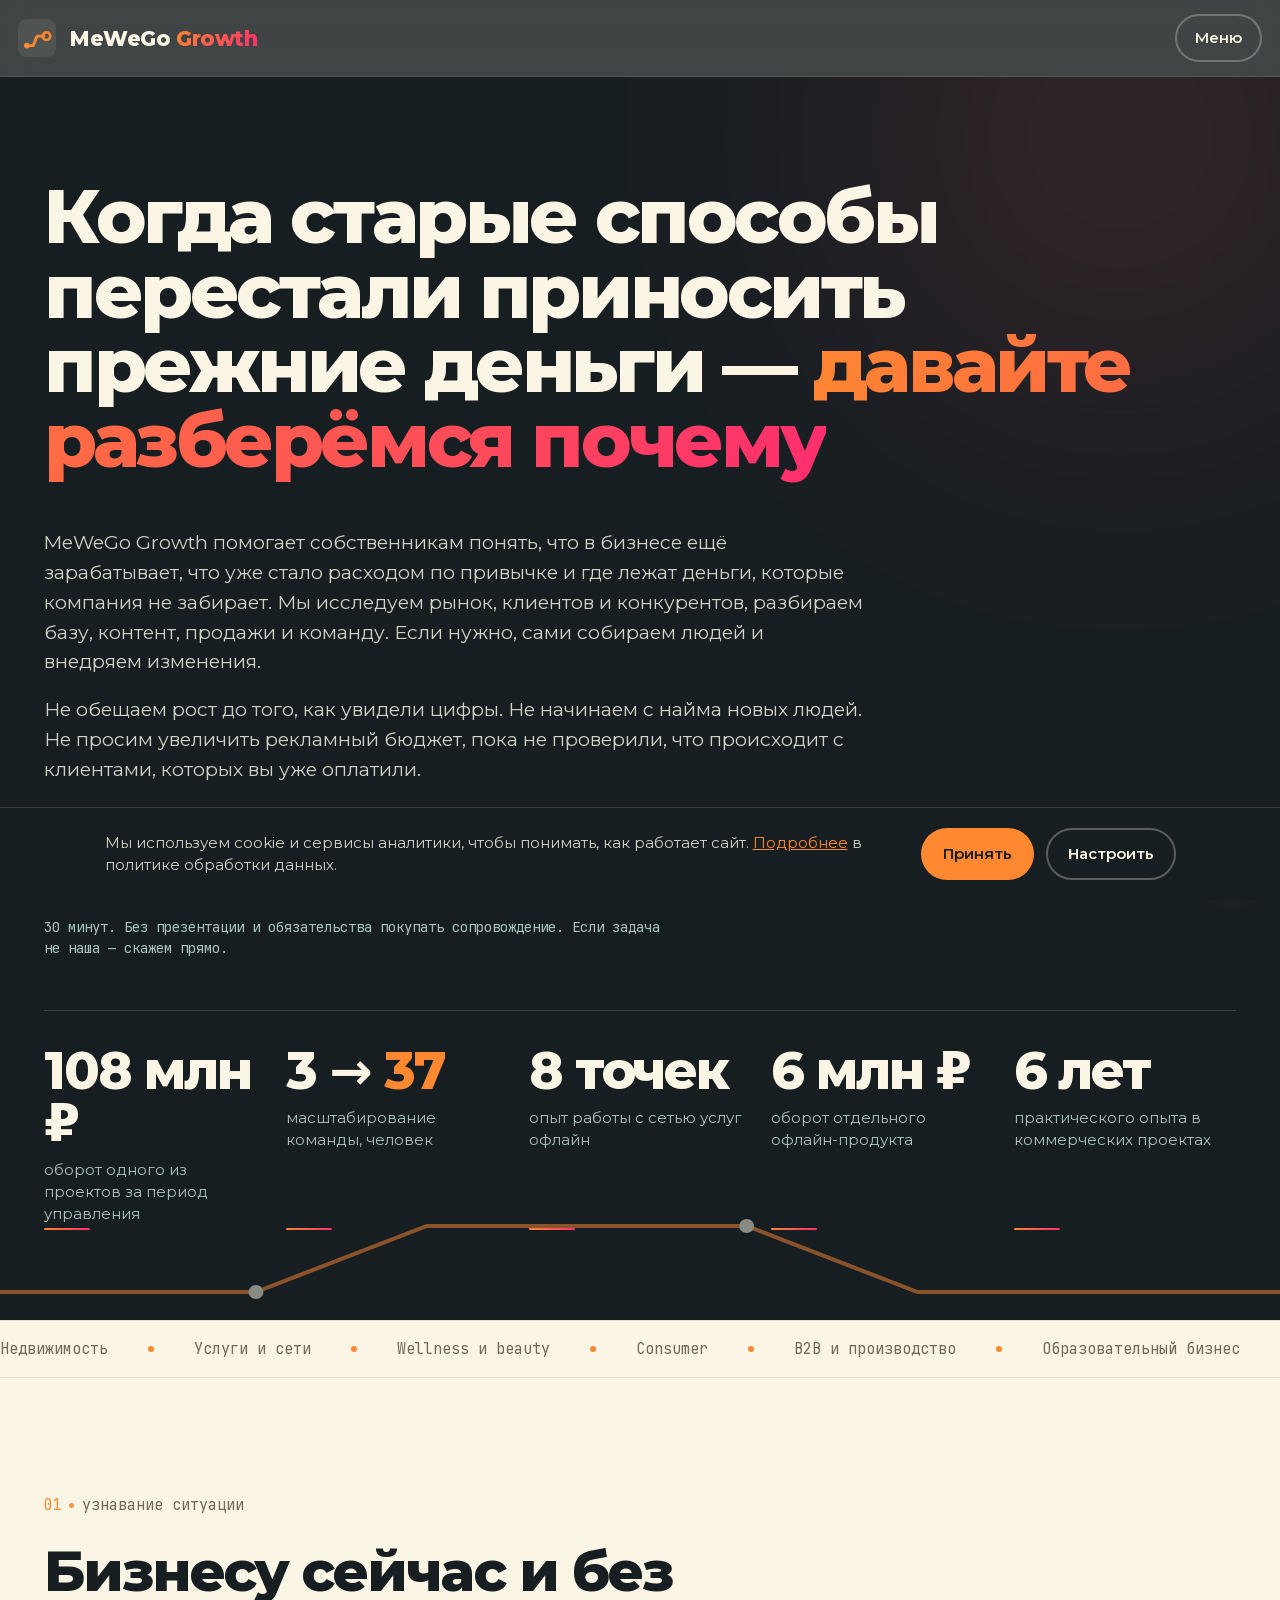
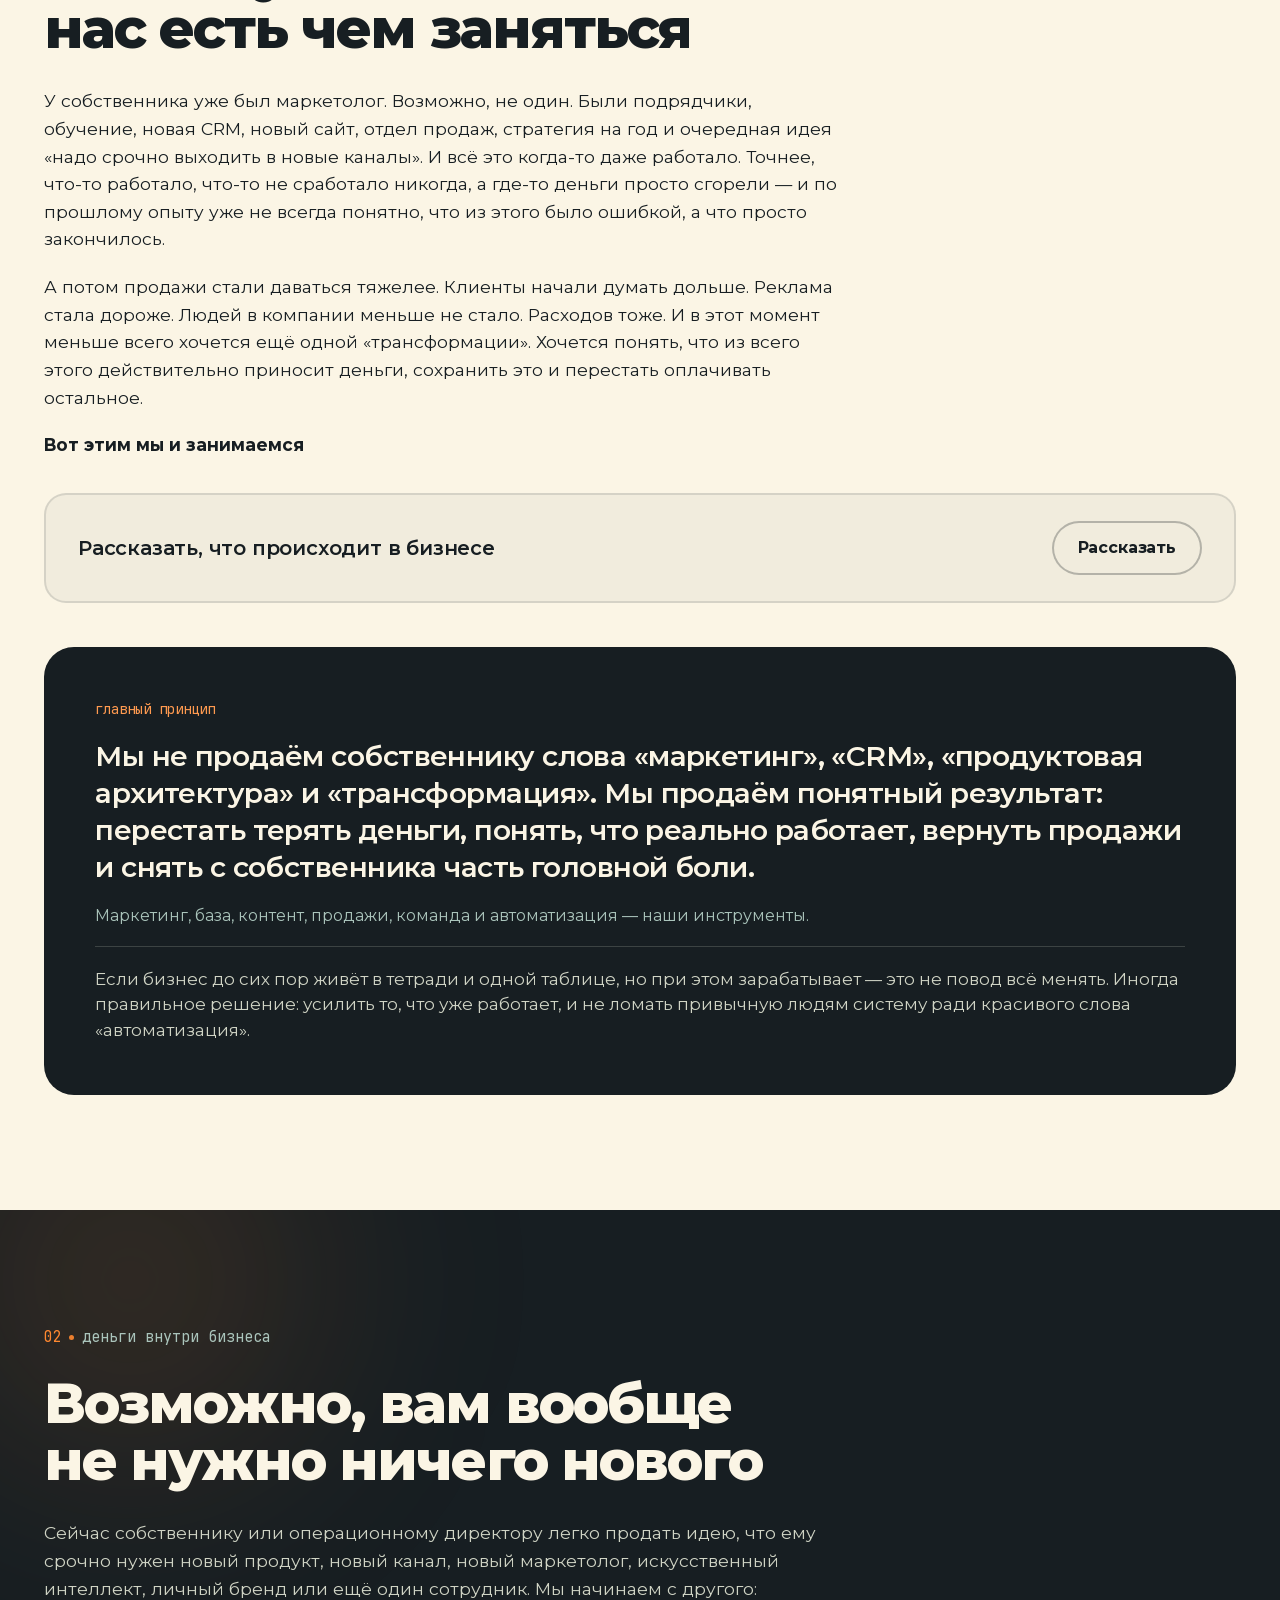
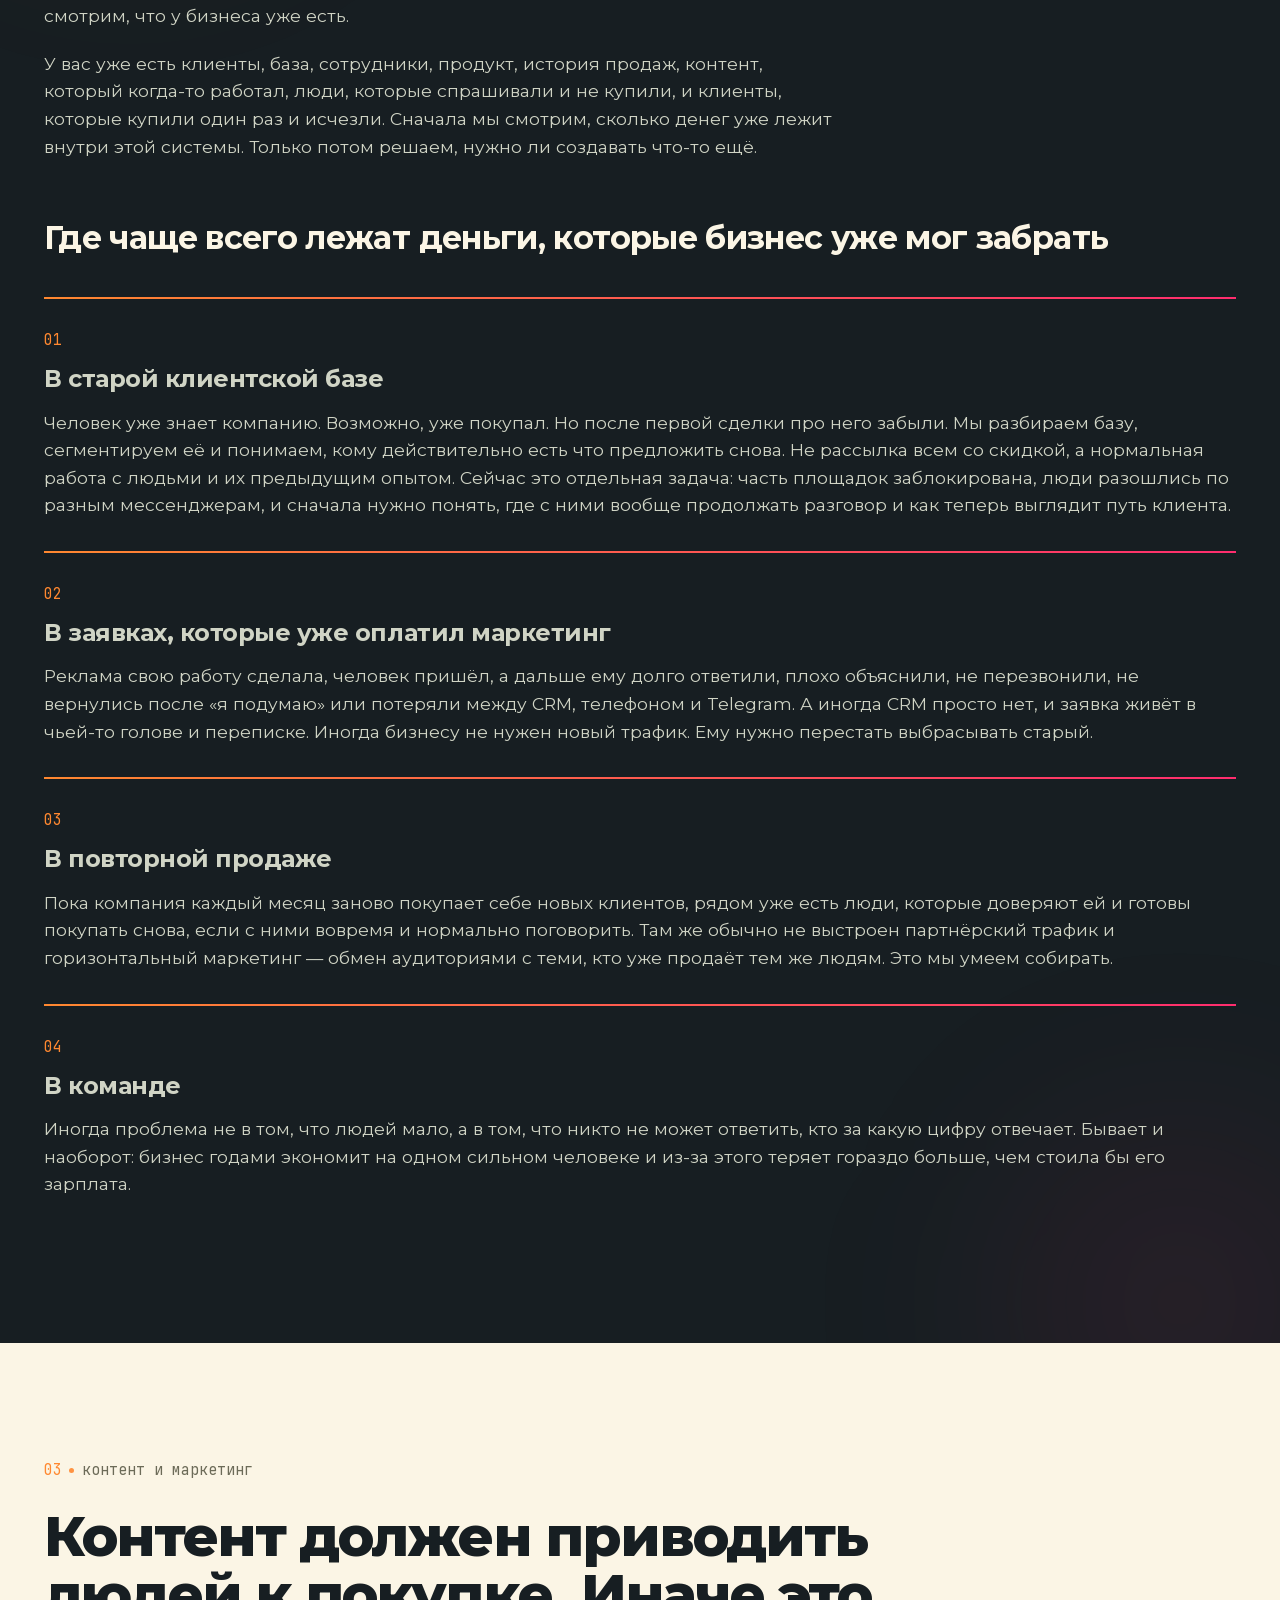
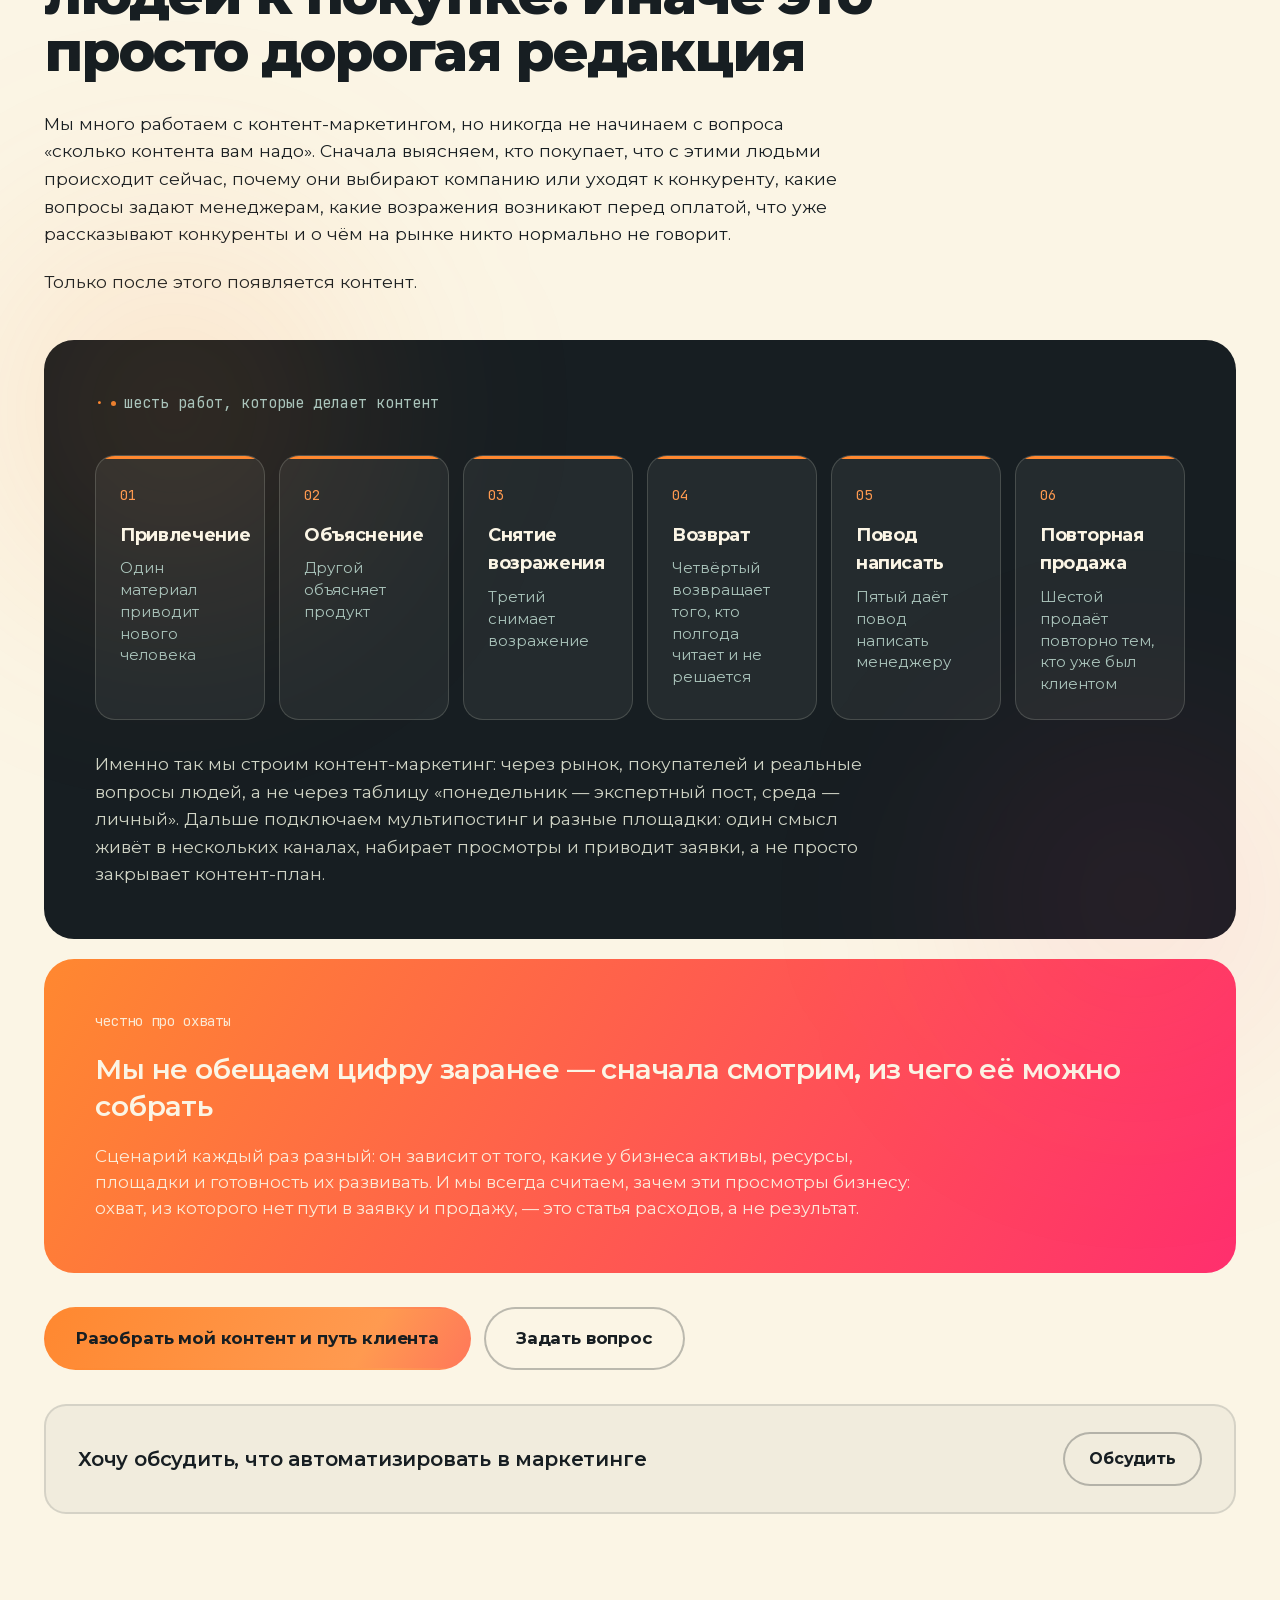
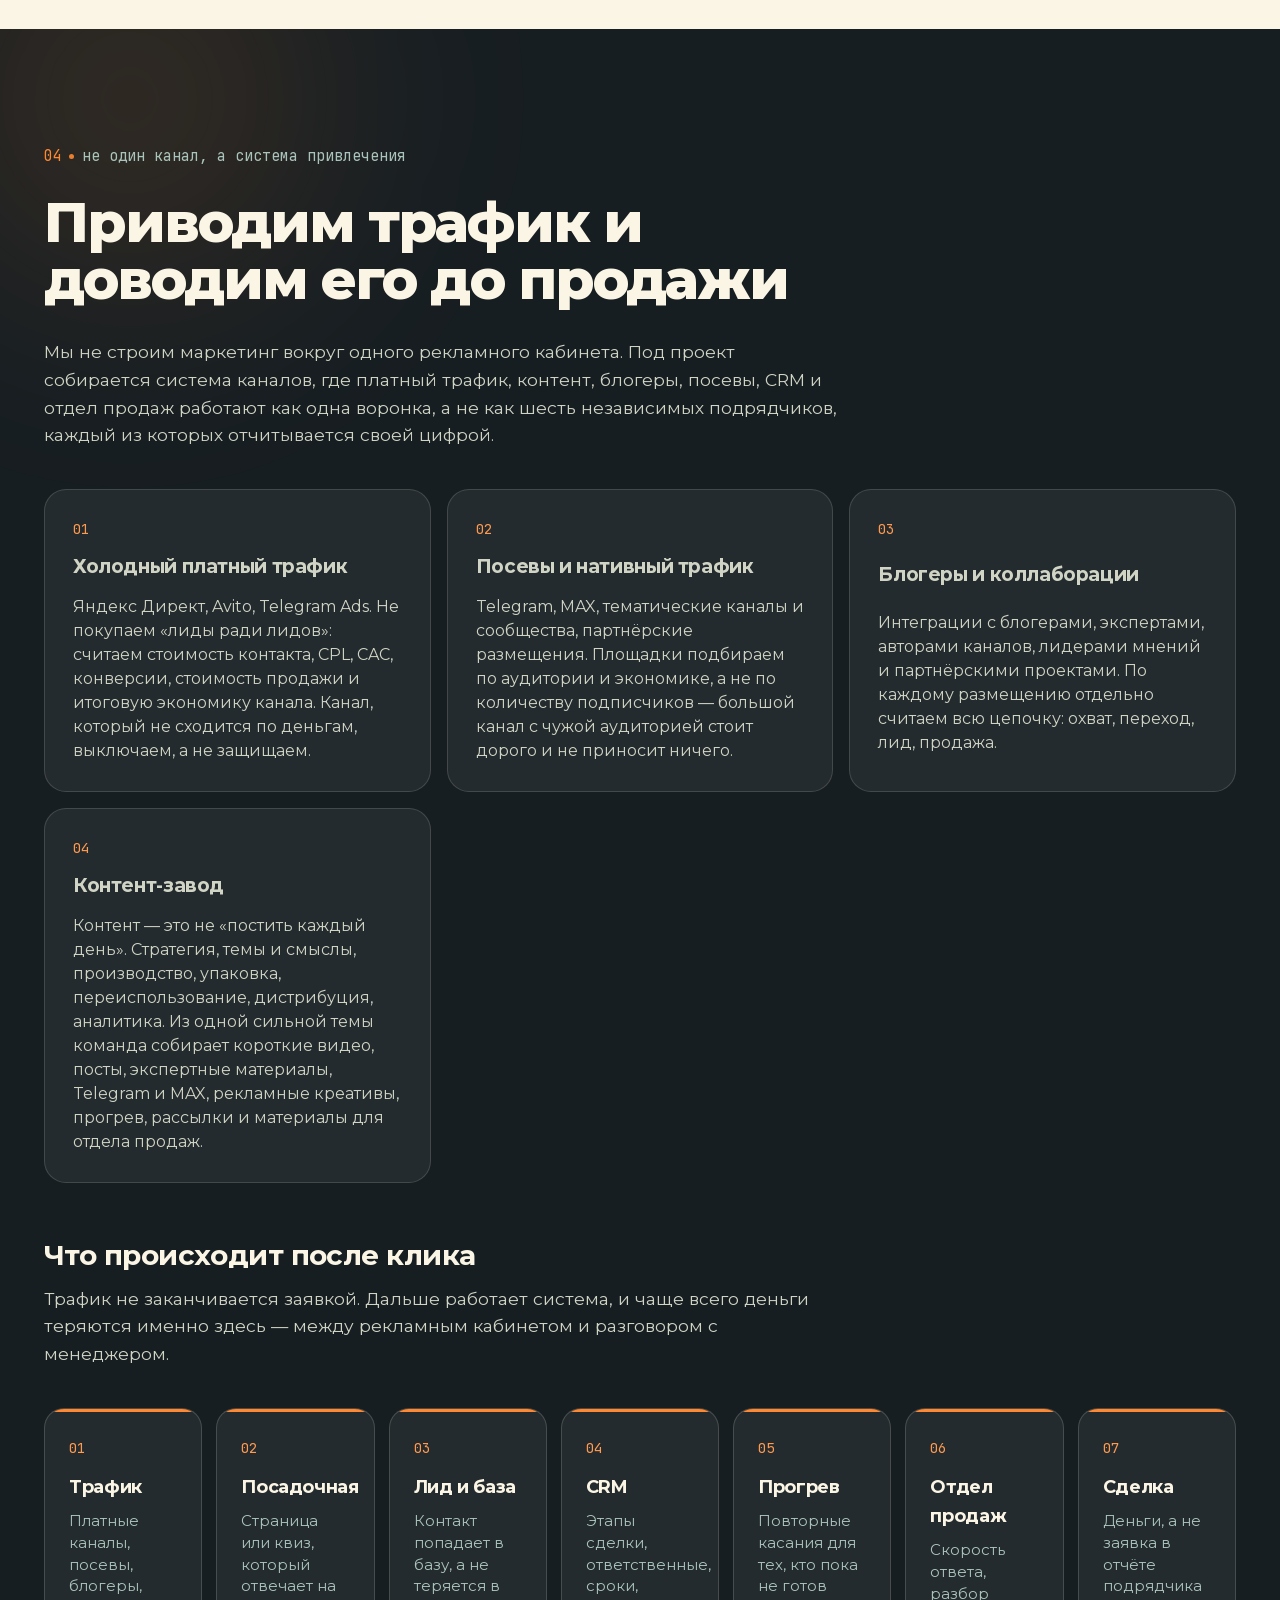
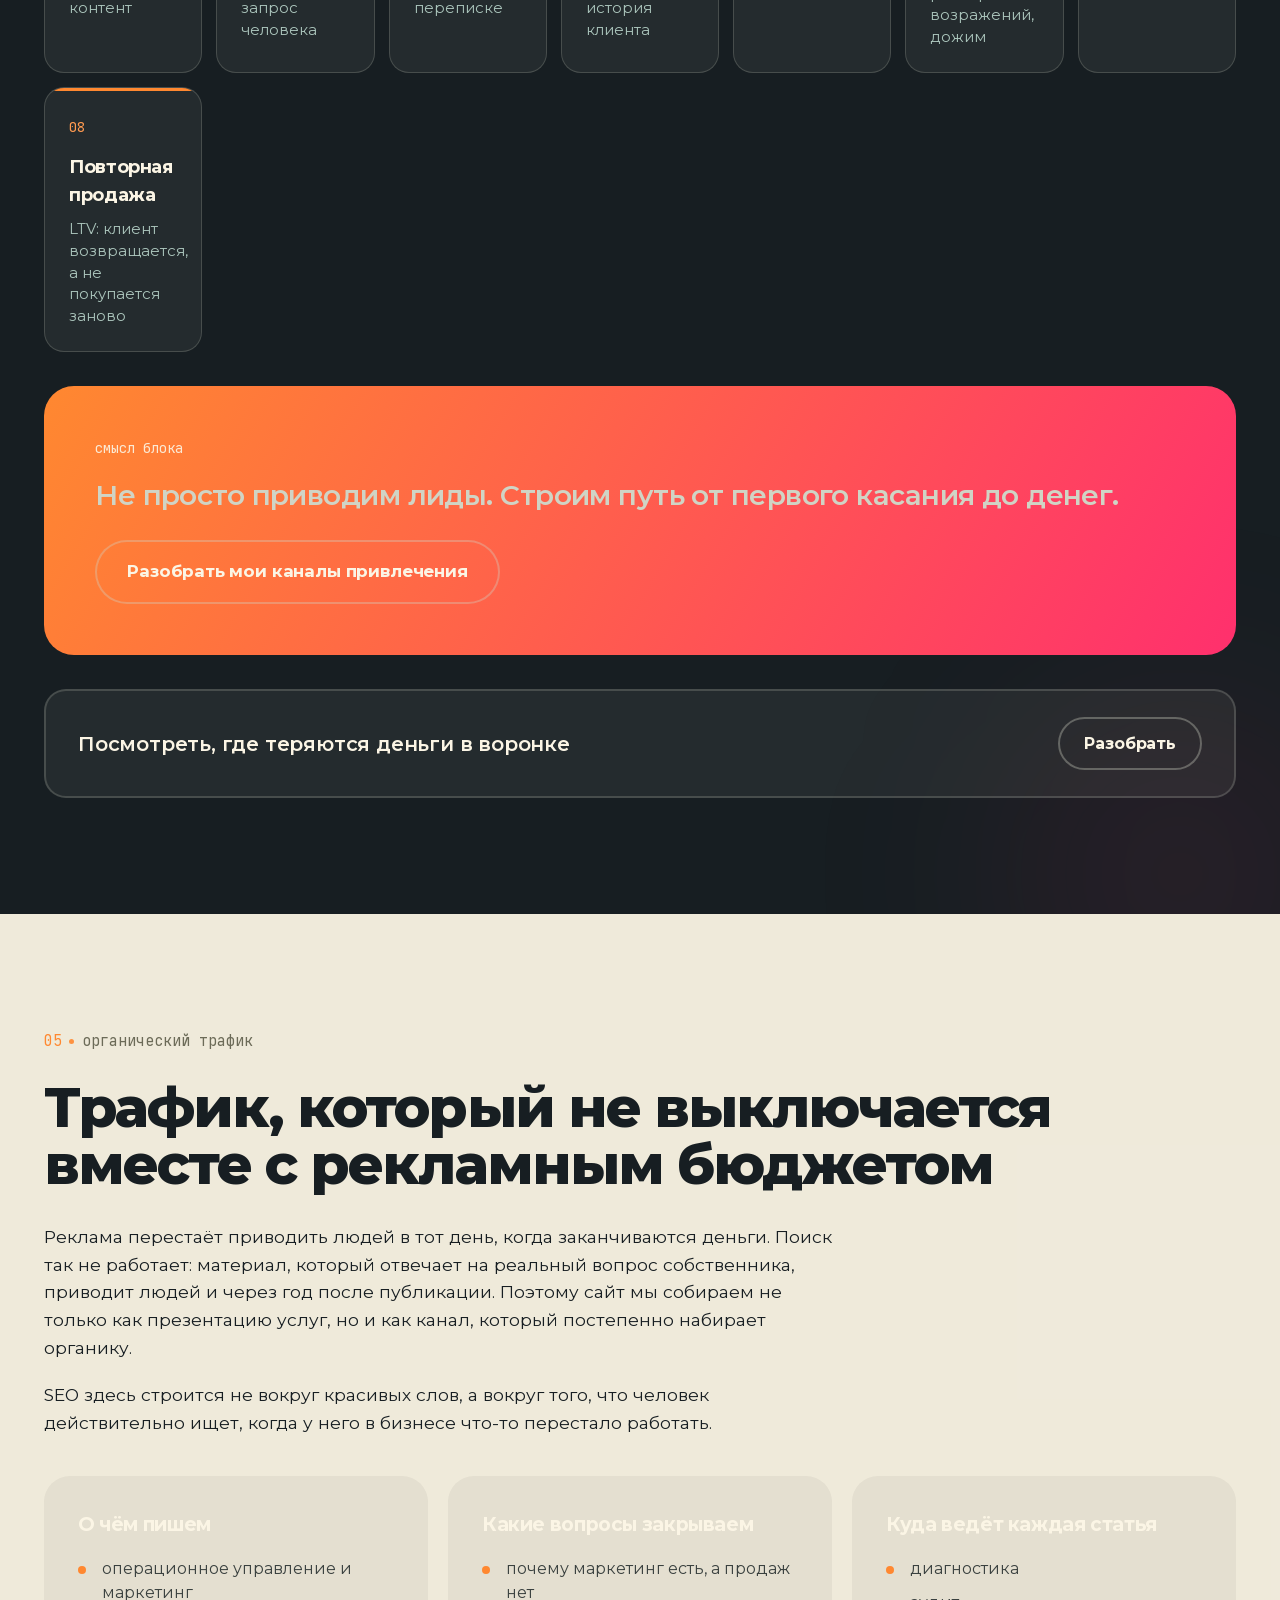
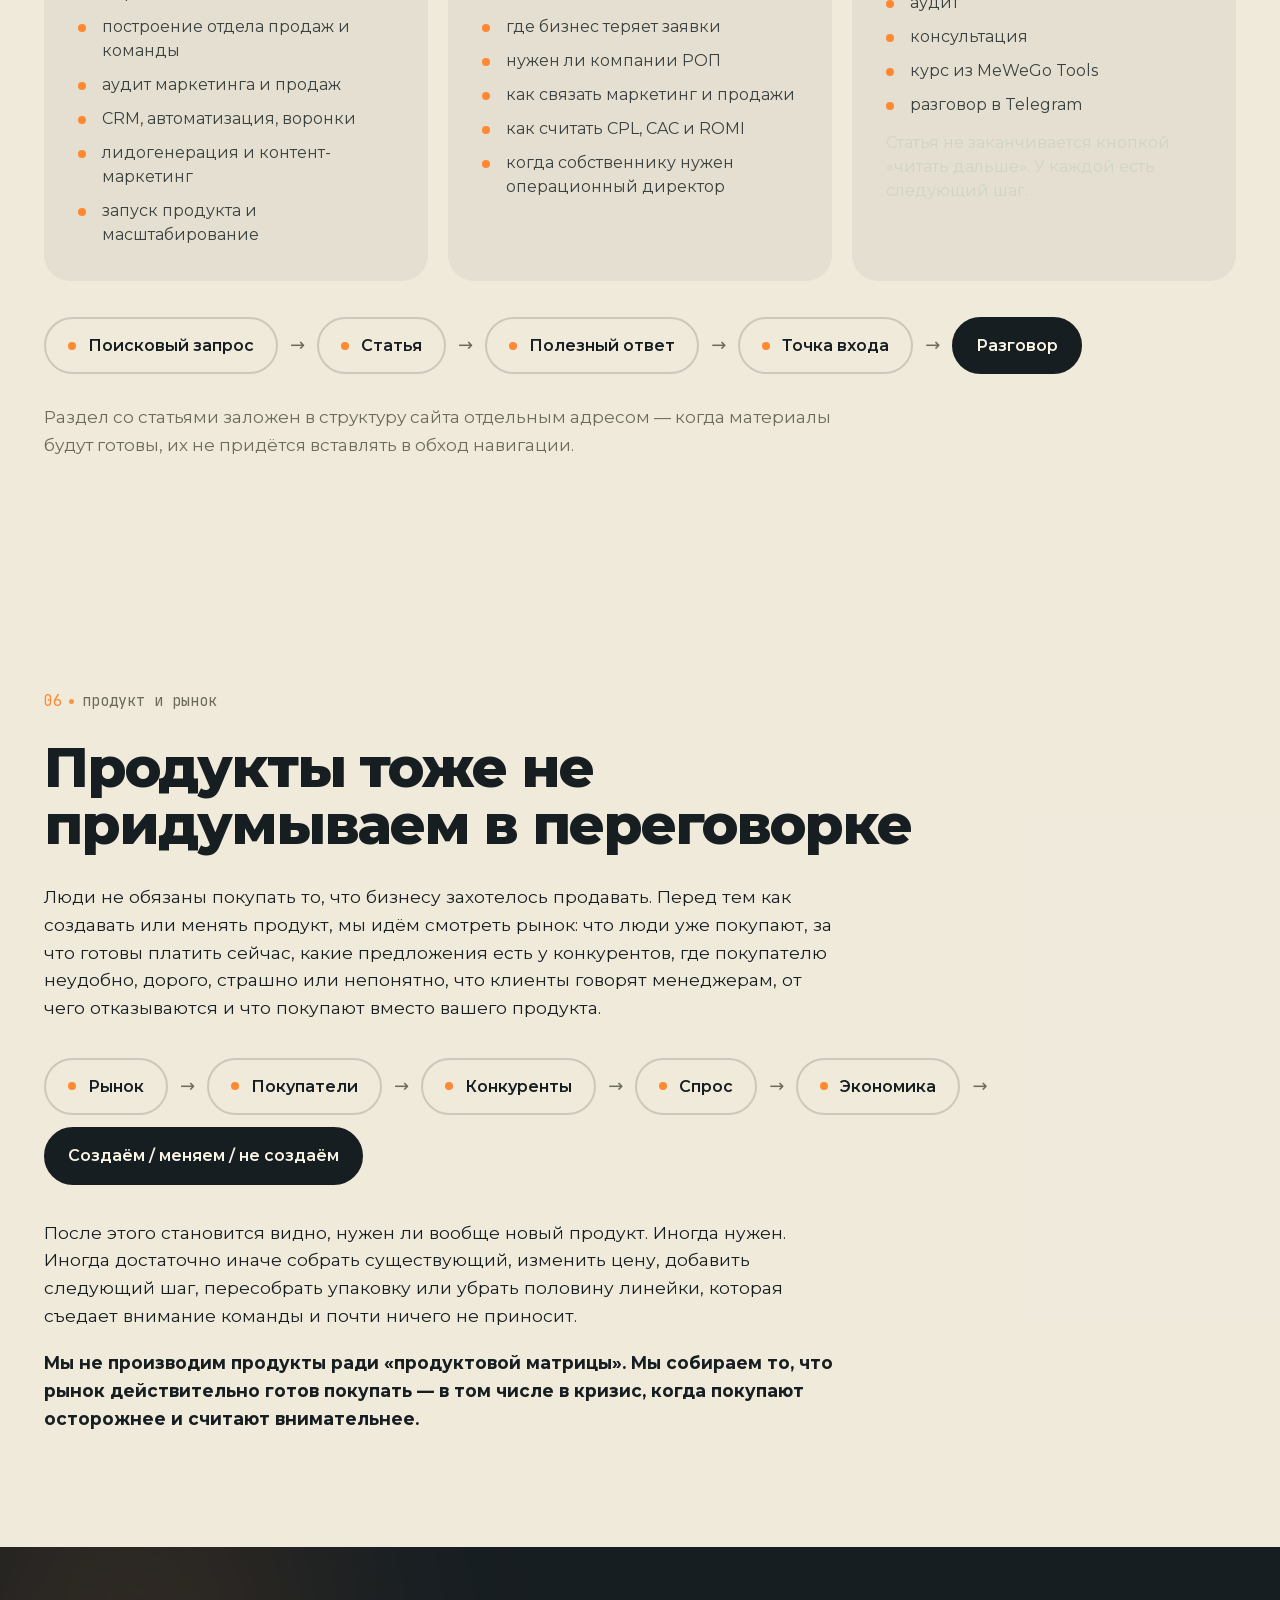
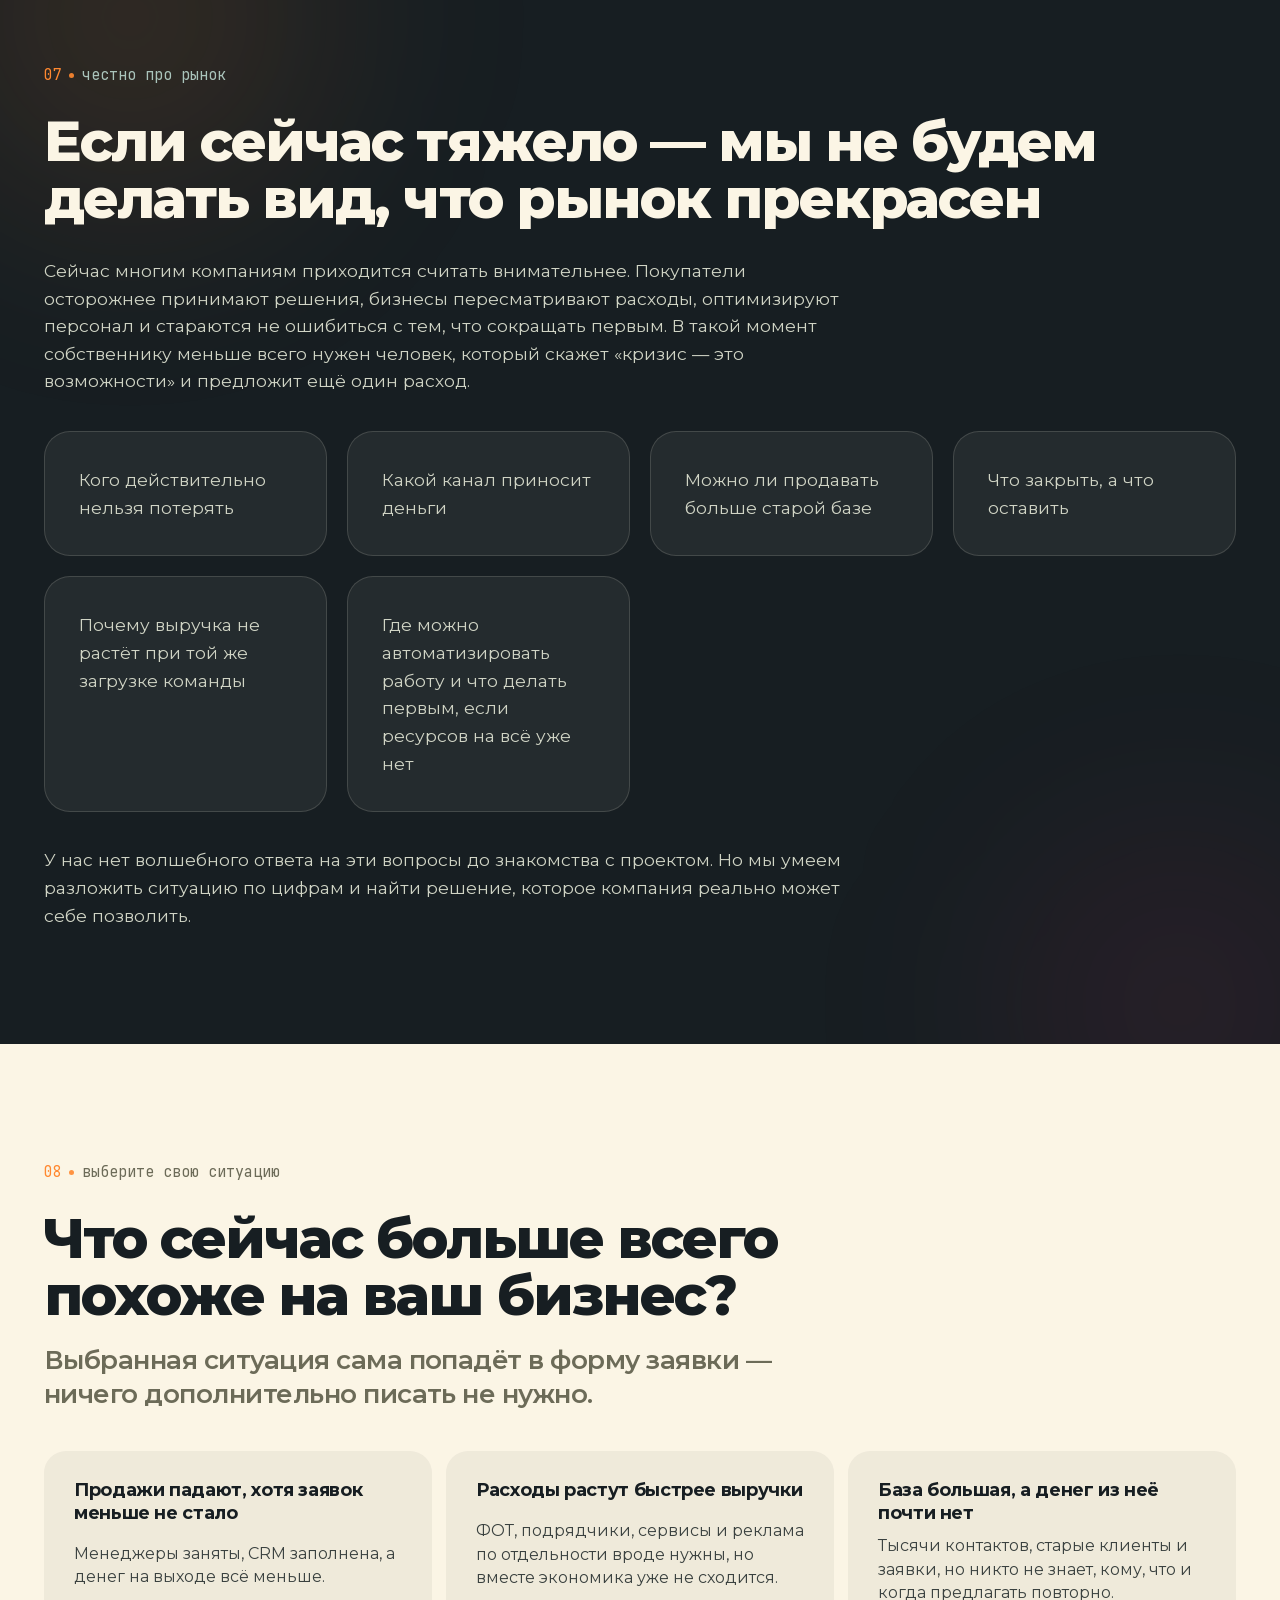
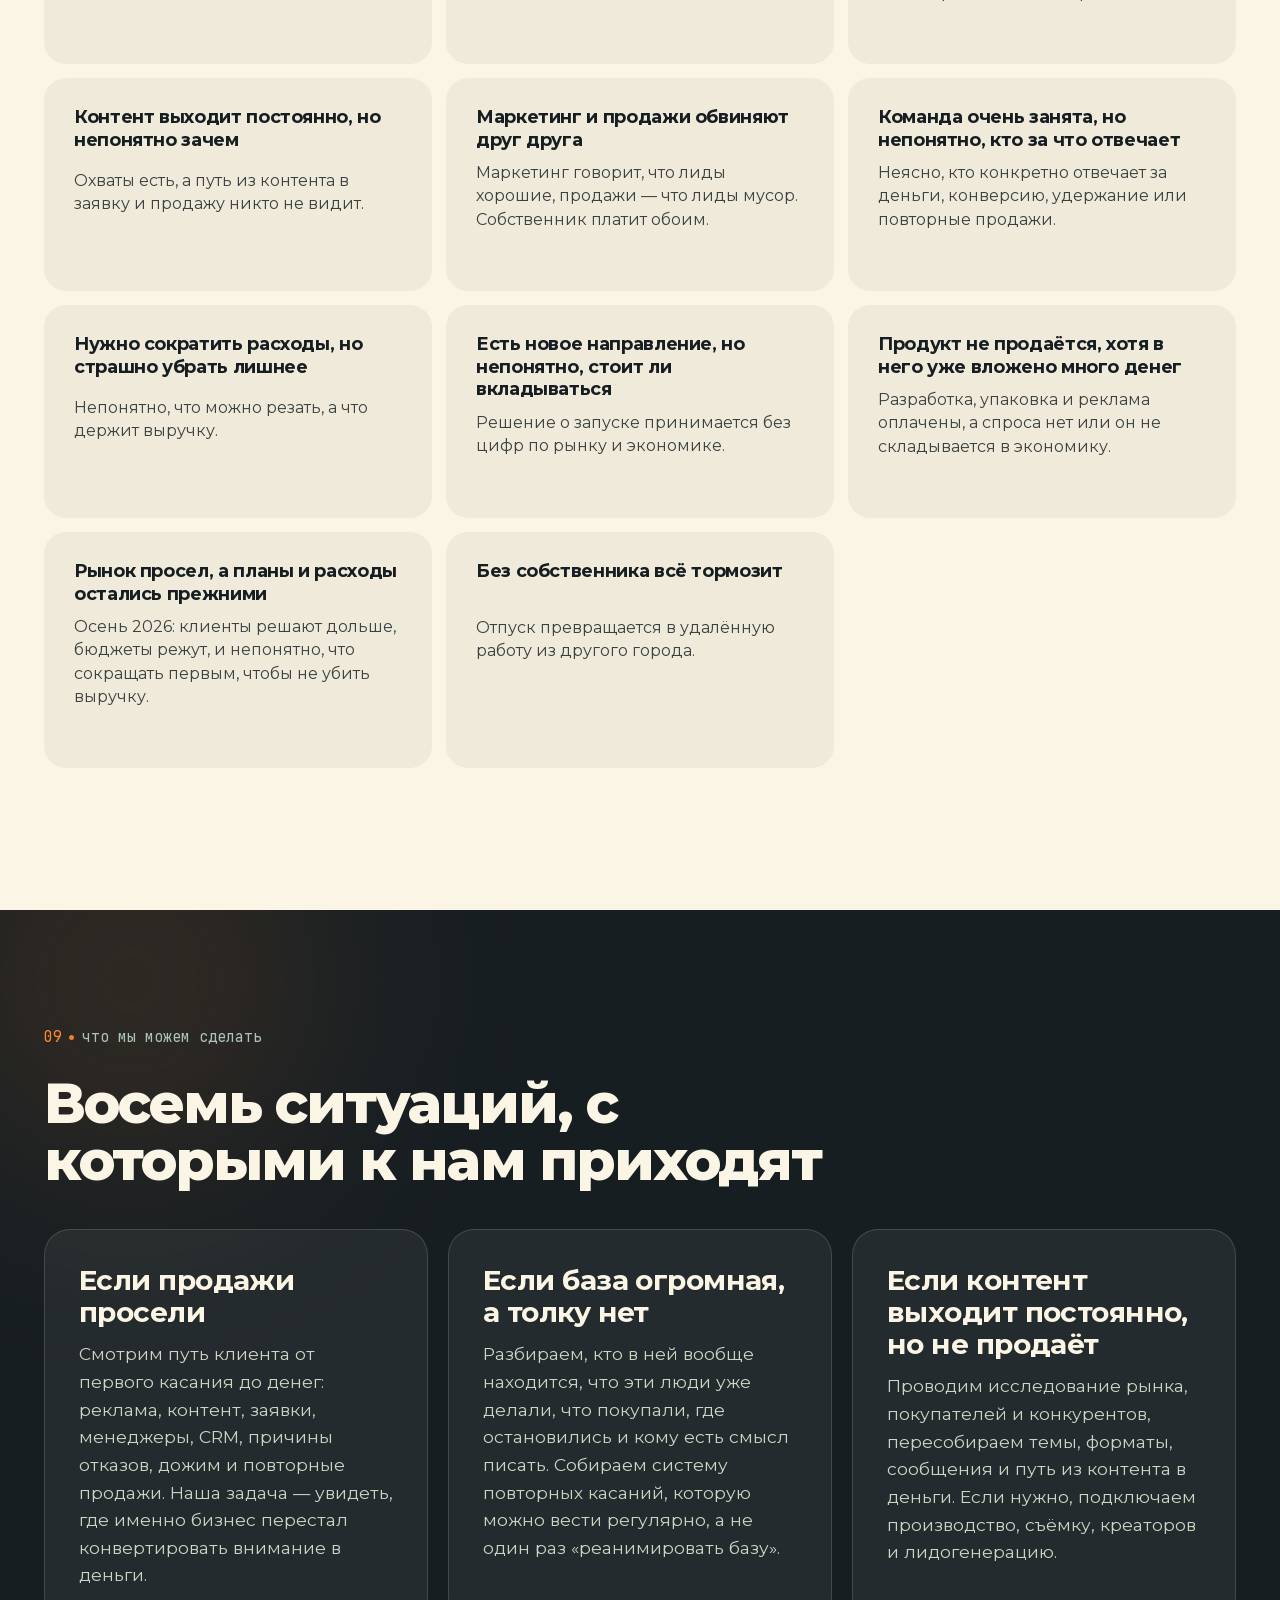
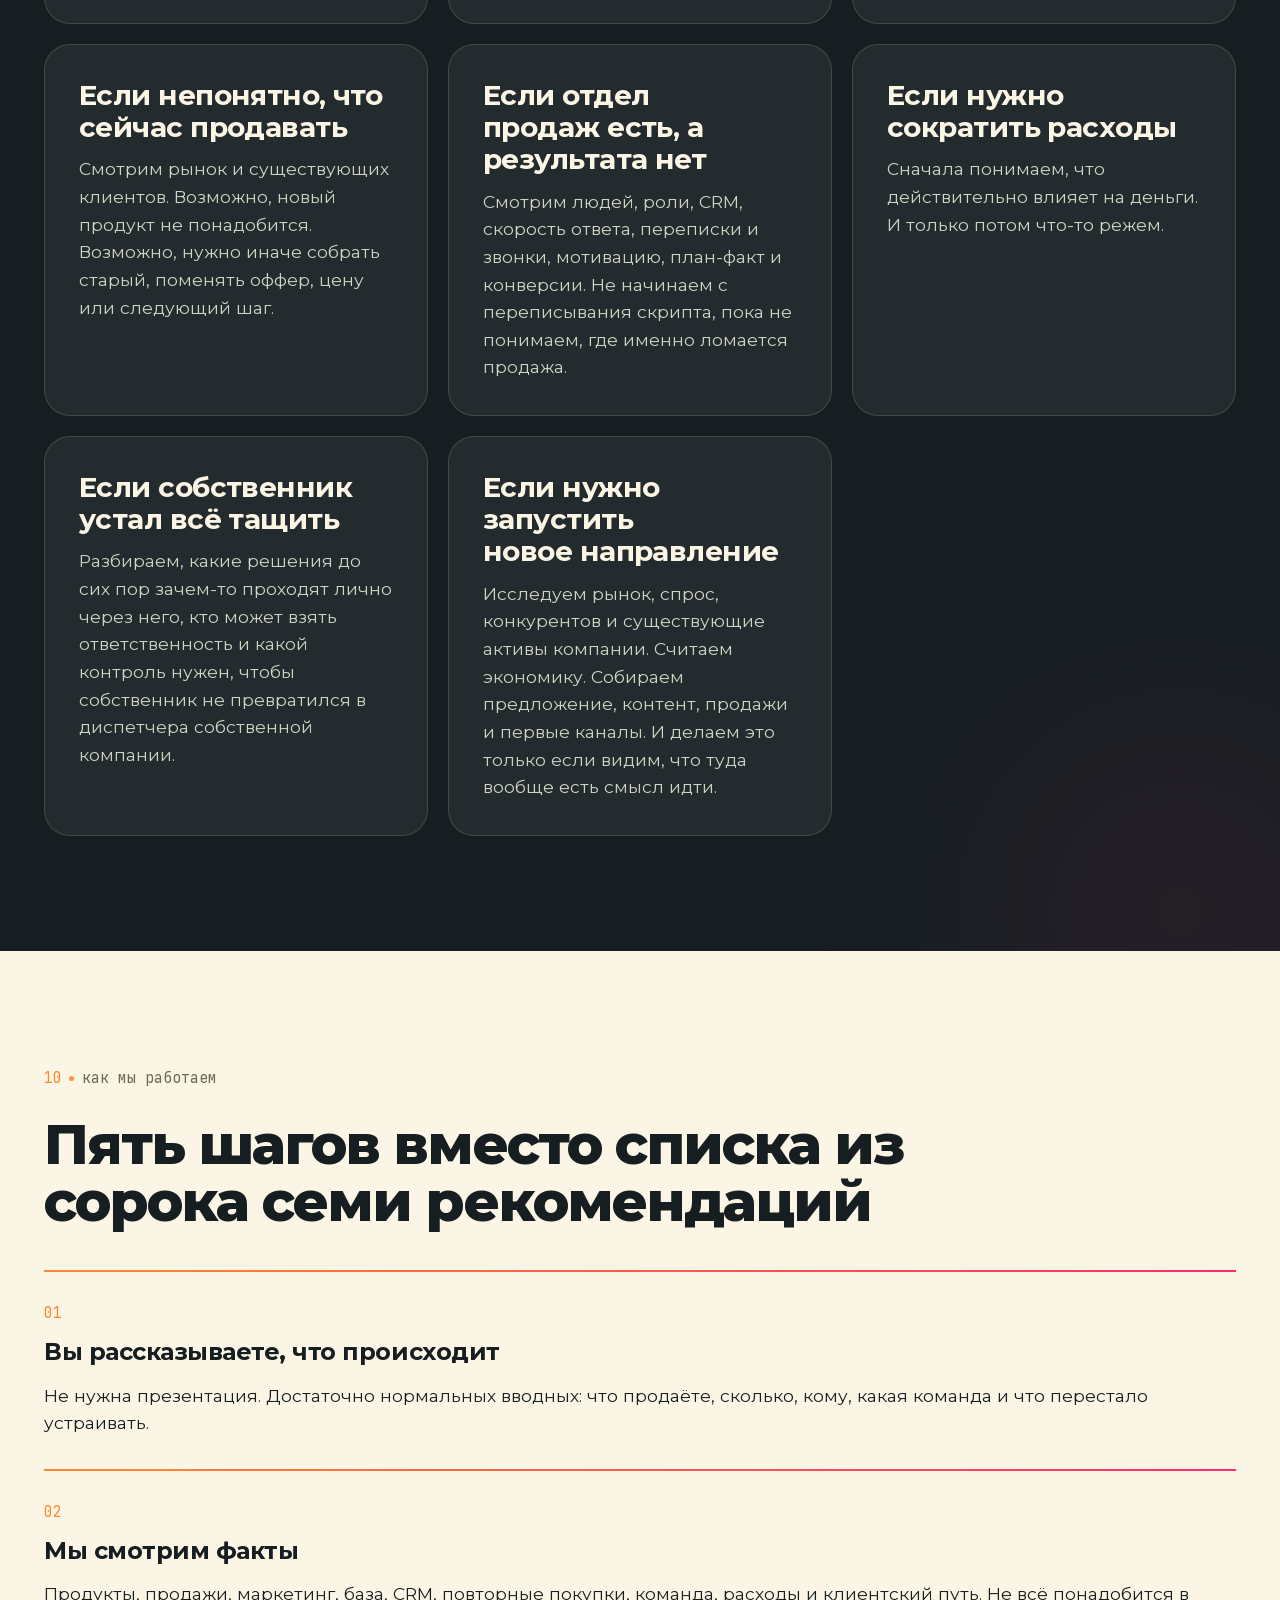
==== index.html @ 931778cb "Update webhook endpoints to new mewegrowthbot project - Change from mewegobotsite.vercel.app to mewe" ====
<!DOCTYPE html>
<html lang="ru">
<head>
<meta charset="utf-8">
<meta name="viewport" content="width=device-width, initial-scale=1">
<title>MeWeGo Growth — когда старые способы перестали приносить прежние деньги</title>
<meta name="description" content="Помогаем действующему бизнесу снова нормально зарабатывать: разбираем продукт, продажи, маркетинг, базу, CRM и команду. Находим деньги внутри компании и доводим изменения до внедрения.">
<link rel="canonical" href="https://mewego.growth/">
<meta property="og:type" content="website">
<meta property="og:locale" content="ru_RU">
<meta property="og:site_name" content="MeWeGo Growth">
<meta property="og:title" content="MeWeGo Growth — сначала найдём, где теряете. Потом решим, куда расти">
<meta property="og:description" content="Когда старые способы перестали приносить прежние деньги — давайте разберёмся почему.">
<meta property="og:image" content="og-preview.png">
<meta property="og:url" content="https://mewego.growth/">
<meta name="twitter:card" content="summary_large_image">
<meta name="twitter:title" content="MeWeGo Growth — сначала найдём, где теряете. Потом решим, куда расти">
<meta name="twitter:description" content="Когда старые способы перестали приносить прежние деньги — давайте разберёмся почему.">
<meta name="twitter:image" content="og-preview.png">
<meta name="theme-color" content="#171E22">
<link rel="preload" href="fonts/montserrat-cyrillic.woff2" as="font" type="font/woff2" crossorigin>
<link rel="preload" href="fonts/montserrat-latin.woff2" as="font" type="font/woff2" crossorigin>
<link rel="stylesheet" href="fonts.css">
<link rel="icon" href="data:image/svg+xml,%3Csvg xmlns='http://www.w3.org/2000/svg' viewBox='0 0 120 120'%3E%3Crect width='120' height='120' rx='26' fill='%23171E22'/%3E%3Cpolyline points='30,80 50,80 60,55 80,55' fill='none' stroke='%23FF8830' stroke-width='9' stroke-linecap='round' stroke-linejoin='round'/%3E%3Ccircle cx='30' cy='80' r='9' fill='%23FF8830'/%3E%3Ccircle cx='86' cy='55' r='11' fill='none' stroke='%23FF8830' stroke-width='8'/%3E%3C/svg%3E">
<script type="application/ld+json">
{
  "@context": "https://schema.org",
  "@type": "ProfessionalService",
  "name": "MeWeGo Growth",
  "description": "Разбор и перестройка коммерческой части бизнеса: продукт, продажи, маркетинг, база, CRM, команда.",
  "areaServed": "RU",
  "address": {"@type": "PostalAddress", "addressLocality": "Москва", "addressCountry": "RU"},
  "founder": {"@type": "Person", "name": "Наталья Мелихова"},
  "slogan": "Сначала найдём, где теряете. Потом решим, куда расти."
}
</script>
<style>
/* ============================================================
   MeWeGo Growth — визуальная система из бренд-платформы MeWeGo
   ============================================================ */
:root{
  /* бренд */
  --ink:#171E22;          /* Midnight Motion */
  --canvas:#FBF5E5;       /* Warm Canvas */
  --ember:#FF8830;        /* Active Ember */
  --momentum:#FF9A50;     /* Soft Momentum */
  --trail:#E38A48;        /* Warm Trail */
  --mist:#D0D4C5;         /* Urban Mist */
  --calm:#AAC4BB;         /* Calm Motion */
  --stone:#6C6B58;        /* Grounded Stone */
  --pink:#FF2D6F;         /* Signal Pink */
  --teal:#12B5A5;         /* Live Teal */
  --grad:linear-gradient(120deg,#FF8830,#FF2D6F);
  /* текст */
  --on-light:#3A413F;
  --on-dark:#D0D4C5;
  /* геометрия */
  --r-card:26px;
  --r-lg:30px;
  --wrap:1240px;
  --t:220ms cubic-bezier(.22,.61,.36,1);
}
*,*::before,*::after{box-sizing:border-box}
html{scroll-behavior:smooth;-webkit-text-size-adjust:100%}
body{
  margin:0;background:var(--canvas);color:var(--ink);
  font-family:Montserrat,system-ui,-apple-system,sans-serif;
  font-size:18px;line-height:1.6;font-weight:400;
  -webkit-font-smoothing:antialiased;overflow-x:hidden;
}
img{max-width:100%;display:block}
h1,h2,h3,h4{margin:0;font-weight:800;letter-spacing:-.035em;line-height:1.02;text-wrap:balance}
h1{font-size:clamp(38px,6.6vw,76px);letter-spacing:-.045em;line-height:.98}
h2{font-size:clamp(30px,4.4vw,56px)}
h3{font-size:clamp(20px,2.4vw,28px);font-weight:700;letter-spacing:-.02em;line-height:1.15}
p{margin:0}
a{color:inherit;text-decoration:none}
ul{margin:0;padding:0;list-style:none}
button,input,select,textarea{font:inherit;color:inherit}
.mono{font-family:'JetBrains Mono',ui-monospace,monospace;font-weight:400}

/* ---------- сетка ---------- */
.wrap{width:100%;max-width:var(--wrap);margin:0 auto;padding:0 24px}
.sec{padding:clamp(64px,9vw,128px) 0;position:relative;overflow:hidden}
.sec--dark{background:var(--ink);color:var(--canvas)}
.sec--dark h1,.sec--dark h2,.sec--dark h3{color:var(--canvas)}
.prose{max-width:800px}
.prose p+p{margin-top:20px}
.lead{font-size:clamp(19px,2.1vw,26px);font-weight:600;letter-spacing:-.02em;line-height:1.3}
.body-lg{font-size:clamp(17px,1.35vw,20px);line-height:1.6}
.sec--dark .body-lg,.sec--dark p{color:var(--on-dark)}
.t-muted{color:var(--stone)}
.sec--dark .t-muted{color:var(--calm)}

/* ---------- служебный заголовок секции ---------- */
.eyebrow{display:flex;align-items:baseline;gap:20px;margin-bottom:26px}
.eyebrow .num{font-family:'JetBrains Mono',monospace;font-size:15px;color:var(--ember)}
.eyebrow .lbl{font-family:'JetBrains Mono',monospace;font-size:15px;color:var(--stone)}
.sec--dark .eyebrow .lbl{color:var(--calm)}

/* ---------- кнопки ---------- */
.btn{
  display:inline-flex;align-items:center;justify-content:center;gap:12px;
  min-height:56px;padding:16px 30px;border-radius:100px;border:2px solid transparent;
  font-weight:700;font-size:17px;letter-spacing:-.01em;cursor:pointer;
  transition:transform var(--t),box-shadow var(--t),background var(--t),border-color var(--t),color var(--t);
  position:relative;overflow:hidden;text-align:center;
}
.btn--primary{background:var(--ember);color:var(--ink)}
.btn--primary::after{
  content:"";position:absolute;inset:0;background:var(--grad);opacity:0;transition:opacity var(--t);z-index:0;
}
.btn--primary>span{position:relative;z-index:1}
.btn--primary:hover::after,.btn--primary:focus-visible::after{opacity:1}
.btn--primary:hover,.btn--primary:focus-visible{transform:translateY(-2px);box-shadow:0 10px 30px rgba(255,136,48,.35);color:var(--canvas)}
.btn--ghost{border-color:rgba(23,30,34,.28);color:var(--ink);background:transparent}
.xray .btn--ghost{border-color:rgba(208,212,197,.35);color:var(--canvas)}
.xray .btn--ghost:hover,.xray .btn--ghost:focus-visible{border-color:var(--ember);color:var(--canvas)}
.btn--ghost:hover,.btn--ghost:focus-visible{border-color:var(--ember);color:var(--ink);transform:translateY(-2px)}
.sec--dark .btn--ghost{border-color:rgba(208,212,197,.35);color:var(--canvas)}
.sec--dark .btn--ghost:hover,.sec--dark .btn--ghost:focus-visible{border-color:var(--ember);color:var(--canvas)}
.btn--sm{min-height:48px;padding:12px 24px;font-size:16px}
:focus-visible{outline:3px solid var(--ember);outline-offset:3px;border-radius:6px}

/* ---------- шапка ---------- */
.hdr{
  position:sticky;top:0;z-index:100;background:rgba(23,30,34,.82);
  backdrop-filter:blur(14px);-webkit-backdrop-filter:blur(14px);
  border-bottom:1px solid rgba(208,212,197,.14);
  transition:padding var(--t),background var(--t);
}
.hdr__bar{max-width:1640px;display:flex;align-items:center;justify-content:space-between;gap:24px;padding:16px 24px;transition:padding var(--t)}
.hdr.is-shrunk .hdr__bar{padding:10px 0}
.logo{display:flex;align-items:center;gap:14px;min-width:0;flex:none}
.logo__mark{width:38px;height:38px;flex:none}
.logo__mark polyline,.logo__mark circle{transition:stroke var(--t)}
.logo__text{display:flex;flex-direction:column;line-height:1;min-width:0}
.logo__name{font-weight:800;font-size:21px;letter-spacing:-.02em;color:var(--canvas);white-space:nowrap}
.logo__name b{font-weight:800;background:var(--grad);-webkit-background-clip:text;background-clip:text;color:transparent}
.logo__tag{display:none;font-family:'JetBrains Mono',monospace;font-size:13px;line-height:1.35;color:var(--calm);margin-top:6px;letter-spacing:0;white-space:nowrap}

.nav{display:flex;gap:20px;flex-wrap:nowrap;flex-shrink:0;justify-content:flex-end}
.nav a{font-size:15px;font-weight:500;color:var(--mist);position:relative;padding:6px 0;transition:color var(--t)}
.nav a::after{content:"";position:absolute;left:0;bottom:0;height:2px;width:0;background:var(--ember);transition:width var(--t)}
.nav a:hover,.nav a:focus-visible{color:var(--canvas)}
.nav a:hover::after,.nav a:focus-visible::after{width:100%}
.hdr .btn{min-height:48px;padding:12px 22px;font-size:15px;flex:none}
.btn>span{white-space:nowrap}
.hdr__toggle{display:none;background:none;border:2px solid rgba(208,212,197,.35);border-radius:100px;min-height:48px;padding:10px 18px;color:var(--canvas);font-weight:600;font-size:15px;cursor:pointer}
.progress{position:absolute;left:0;bottom:-1px;height:2px;background:var(--grad);width:0%;transition:width 120ms linear}

/* ---------- герой ---------- */
.hero{background:var(--ink);color:var(--canvas);position:relative;padding:clamp(56px,8vw,104px) 0 clamp(56px,7vw,96px);overflow:hidden}
.hero__glow{position:absolute;width:760px;height:760px;border-radius:50%;filter:blur(130px);opacity:.15;pointer-events:none;
  background:radial-gradient(circle,#FF8830 0%,rgba(255,45,111,.5) 45%,transparent 70%);top:-320px;right:-220px;animation:drift 18s ease-in-out infinite alternate}
@keyframes drift{from{transform:translate3d(0,0,0) scale(1)}to{transform:translate3d(-60px,50px,0) scale(1.12)}}
.hero__route{position:absolute;left:0;right:0;bottom:-2px;height:180px;width:100%;pointer-events:none;opacity:.5}
.hero__inner{position:relative;z-index:2;display:grid;gap:clamp(30px,4vw,54px)}
.hero h1 .accent{background:var(--grad);-webkit-background-clip:text;background-clip:text;color:transparent}
.hero__sub{max-width:820px;color:var(--mist);font-size:clamp(17px,1.5vw,21px);line-height:1.55}
.hero__sub+.hero__sub{margin-top:18px}
.hero__cta{display:flex;flex-wrap:wrap;gap:16px;align-items:center}
.hero__note{font-family:'JetBrains Mono',monospace;font-size:14px;color:var(--calm);max-width:620px;line-height:1.5}
.stats{display:grid;grid-template-columns:repeat(auto-fit,minmax(180px,1fr));gap:20px;border-top:1px solid rgba(208,212,197,.2);padding-top:34px}
.stat__n{font-size:clamp(32px,4.2vw,52px);font-weight:800;letter-spacing:-.04em;line-height:1;color:var(--canvas)}
.stat__n .u{color:var(--ember)}
.stat__t{margin-top:10px;font-size:15px;line-height:1.45;color:var(--calm)}

/* ---------- бегущая строка ---------- */
.ticker{background:var(--canvas);border-top:1px solid rgba(23,30,34,.1);border-bottom:1px solid rgba(23,30,34,.1);overflow:hidden;padding:16px 0}
.ticker__row{display:flex;width:max-content;gap:40px;animation:slide 38s linear infinite}
.ticker:hover .ticker__row{animation-play-state:paused}
.ticker span{font-family:'JetBrains Mono',monospace;font-size:15px;color:var(--stone);white-space:nowrap;display:flex;align-items:center;gap:40px}
.ticker i{width:6px;height:6px;border-radius:50%;background:var(--ember);display:inline-block}
@keyframes slide{from{transform:translate3d(0,0,0)}to{transform:translate3d(-50%,0,0)}}

/* ---------- карточки ---------- */
.card{background:rgba(23,30,34,.05);border-radius:var(--r-card);padding:34px;transition:transform var(--t),box-shadow var(--t),background var(--t)}
.sec--dark .card{background:rgba(251,245,229,.06);border:1px solid rgba(208,212,197,.18)}
.card:hover{transform:translateY(-4px)}
.grid{display:grid;gap:20px}
.grid--2{grid-template-columns:repeat(auto-fit,minmax(320px,1fr))}
.grid--3{grid-template-columns:repeat(auto-fit,minmax(280px,1fr))}
.grid--4{grid-template-columns:repeat(auto-fit,minmax(230px,1fr))}

/* ---------- цитата-плашка ---------- */
.pull{border-radius:var(--r-lg);padding:clamp(30px,4vw,52px);background:var(--ink);color:var(--canvas);display:grid;gap:18px}
.pull--grad{background:var(--grad);color:var(--canvas)}
.pull__lbl{font-family:'JetBrains Mono',monospace;font-size:14px;color:var(--momentum)}
.pull--grad .pull__lbl{color:rgba(251,245,229,.9)}
.pull__txt{font-size:clamp(19px,2.2vw,28px);font-weight:600;line-height:1.32;letter-spacing:-.02em}

/* ---------- деньги: нумерованный список ---------- */
.money{display:grid;gap:2px;margin-top:40px}
.money__item{display:grid;grid-template-columns:72px 1fr;gap:20px;padding:30px 0;border-top:1px solid rgba(23,30,34,.14);align-items:start}
.money__n{font-family:'JetBrains Mono',monospace;font-size:15px;color:var(--ember);padding-top:6px}
.money__h{font-size:clamp(19px,2vw,24px);font-weight:700;letter-spacing:-.02em;margin-bottom:10px}

/* ---------- схема контента ---------- */
.scheme{display:grid;grid-template-columns:repeat(auto-fit,minmax(150px,1fr));gap:14px;margin-top:40px}
.scheme__node{background:rgba(251,245,229,.06);border:1px solid rgba(208,212,197,.2);border-radius:20px;padding:24px;position:relative;overflow:hidden}
.scheme__node .k{font-family:'JetBrains Mono',monospace;font-size:14px;color:var(--momentum)}
.scheme__node .v{margin-top:12px;font-weight:700;font-size:18px;letter-spacing:-.02em;color:var(--canvas)}
.scheme__node .d{margin-top:8px;font-size:15px;line-height:1.45;color:var(--calm)}
.scheme__node::before{content:"";position:absolute;left:0;top:0;height:3px;width:0;background:var(--ember);transition:width 520ms cubic-bezier(.22,.61,.36,1)}
.is-in .scheme__node::before{width:100%}

/* ---------- путь продукта ---------- */
.path{display:flex;flex-wrap:wrap;align-items:center;gap:12px;margin-top:36px}
.path__step{display:inline-flex;align-items:center;gap:12px;padding:14px 22px;border:2px solid rgba(23,30,34,.16);border-radius:100px;font-weight:600;font-size:16px;transition:border-color var(--t),background var(--t),transform var(--t)}
.path__step:hover{border-color:var(--ember);transform:translateY(-2px)}
.path__step .dot{width:8px;height:8px;border-radius:50%;background:var(--ember)}
.path__arrow{color:var(--stone);font-size:18px}
.path__step--final{background:var(--ink);color:var(--canvas);border-color:var(--ink)}

/* ---------- интерактив: карточки проблем ---------- */
.probs{display:grid;grid-template-columns:repeat(auto-fit,minmax(300px,1fr));gap:14px;margin-top:40px}
.prob{
  text-align:left;background:rgba(23,30,34,.05);border:2px solid transparent;border-radius:22px;padding:26px 28px;
  cursor:pointer;transition:transform var(--t),border-color var(--t),background var(--t),box-shadow var(--t);
  display:grid;gap:10px;min-height:44px;
}
.prob:hover{transform:translateY(-3px);background:rgba(23,30,34,.08)}
.prob__h{font-weight:700;font-size:18px;letter-spacing:-.02em;line-height:1.25}
.prob__d{font-size:16px;line-height:1.45;color:var(--on-light)}
.prob.is-active{border-color:var(--ember);background:rgba(255,136,48,.1);box-shadow:0 10px 30px rgba(255,136,48,.18)}
.prob__mark{display:flex;align-items:center;gap:10px;font-family:'JetBrains Mono',monospace;font-size:14px;color:var(--ember);opacity:0;transform:translateY(-4px);transition:opacity var(--t),transform var(--t)}
.prob.is-active .prob__mark{opacity:1;transform:none}
.prob-after{margin-top:26px;display:flex;flex-wrap:wrap;gap:16px;align-items:center;opacity:0;max-height:0;overflow:hidden;transition:opacity 260ms ease,max-height 320ms ease}
.prob-after.is-on{opacity:1;max-height:220px}
.prob-after__txt{font-weight:600;font-size:18px}

/* ---------- кейсы ---------- */
.cases{display:grid;grid-template-columns:repeat(6,1fr);gap:16px;margin-top:40px}
.case{grid-column:span 2;background:rgba(23,30,34,.05);border-radius:var(--r-card);padding:32px;display:grid;gap:14px;align-content:start;transition:transform var(--t),box-shadow var(--t),background var(--t);cursor:default;position:relative;overflow:hidden}
.case:hover{transform:translateY(-5px);box-shadow:0 18px 44px rgba(23,30,34,.1)}
.case--wide{grid-column:span 3}
.case--hero{grid-column:span 6;background:var(--ink);color:var(--canvas);padding:clamp(32px,4vw,52px)}
.case--hero .case__d,.case--hero .case__t{color:var(--on-dark)}
.case__k{font-family:'JetBrains Mono',monospace;font-size:14px;color:var(--ember)}
.case__n{font-size:clamp(28px,3.4vw,44px);font-weight:800;letter-spacing:-.04em;line-height:1}
.case--hero .case__n{font-size:clamp(34px,5vw,64px)}
.case__t{font-weight:700;font-size:19px;letter-spacing:-.02em;line-height:1.25}
.case__d{font-size:16px;line-height:1.5;color:var(--on-light)}
.case__line{height:3px;width:0;background:var(--grad);border-radius:3px;transition:width 720ms cubic-bezier(.22,.61,.36,1)}
.is-in .case__line{width:100%}

/* ---------- команда ---------- */
.team{display:grid;grid-template-columns:repeat(auto-fit,minmax(290px,1fr));gap:16px;margin-top:40px}
.team__item{background:rgba(251,245,229,.06);border:1px solid rgba(208,212,197,.18);border-radius:22px;padding:28px;display:grid;gap:12px;transition:transform var(--t),border-color var(--t)}
.team__item:hover{transform:translateY(-4px);border-color:rgba(255,136,48,.5)}
.team__h{font-weight:700;font-size:19px;letter-spacing:-.02em;color:var(--canvas)}
.team__d{font-size:16px;line-height:1.5;color:var(--on-dark)}

/* ---------- слот под фото ---------- */
.slot{border:2px dashed rgba(23,30,34,.25);border-radius:var(--r-lg);display:flex;flex-direction:column;align-items:center;justify-content:center;gap:12px;text-align:center;padding:40px 30px;min-height:420px;background:rgba(23,30,34,.04)}
.sec--dark .slot{border-color:rgba(208,212,197,.3);background:rgba(251,245,229,.05)}
.slot__lbl{font-family:'JetBrains Mono',monospace;font-size:14px;color:var(--stone)}
.sec--dark .slot__lbl{color:var(--calm)}
.slot__hint{font-size:15px;line-height:1.45;color:var(--stone);max-width:320px}
.sec--dark .slot__hint{color:var(--calm)}
.slot__ico{width:54px;height:54px;opacity:.5}

/* ---------- форматы работы ---------- */
.formats{display:grid;gap:14px;margin-top:40px}
.fmt{background:rgba(23,30,34,.05);border-radius:var(--r-card);overflow:hidden;transition:background var(--t)}
.fmt__btn{width:100%;display:grid;grid-template-columns:1fr auto;gap:20px;align-items:center;padding:28px 32px;background:none;border:0;cursor:pointer;text-align:left;min-height:44px}
.fmt__sit{font-weight:700;font-size:clamp(19px,2.2vw,26px);letter-spacing:-.025em;line-height:1.2}
.fmt__price{font-family:'JetBrains Mono',monospace;font-size:15px;color:var(--ember);margin-top:10px;display:block}
.fmt__chev{width:26px;height:26px;flex:none;transition:transform var(--t);color:var(--stone)}
.fmt.is-open .fmt__chev{transform:rotate(45deg);color:var(--ember)}
.fmt__body{max-height:0;overflow:hidden;transition:max-height 320ms cubic-bezier(.22,.61,.36,1)}
.fmt__inner{padding:0 32px 30px;font-size:17px;line-height:1.6;color:var(--on-light);max-width:800px}
.fmt.is-open{background:rgba(255,136,48,.09)}

/* ---------- Business X-Ray ---------- */
.xray{background:var(--ink);border-radius:var(--r-lg);padding:clamp(28px,4vw,52px);color:var(--canvas);margin-top:40px;position:relative;overflow:hidden}
.xray__bar{height:4px;background:rgba(208,212,197,.2);border-radius:4px;overflow:hidden;margin-bottom:30px}
.xray__fill{height:100%;width:0;background:var(--grad);border-radius:4px;transition:width 320ms cubic-bezier(.22,.61,.36,1)}
.xray__meta{display:flex;justify-content:space-between;gap:20px;font-family:'JetBrains Mono',monospace;font-size:14px;color:var(--calm);margin-bottom:18px}
.xray__q{font-size:clamp(20px,2.6vw,30px);font-weight:700;letter-spacing:-.025em;line-height:1.2;margin-bottom:24px;color:var(--canvas)}
.xray__opts{display:grid;gap:12px}
.xopt{text-align:left;background:rgba(251,245,229,.07);border:2px solid transparent;border-radius:18px;padding:18px 24px;color:var(--canvas);font-size:17px;font-weight:500;cursor:pointer;min-height:56px;transition:transform var(--t),border-color var(--t),background var(--t)}
.xopt:hover{transform:translateX(4px);border-color:rgba(255,136,48,.6);background:rgba(251,245,229,.1)}
.xray__step{animation:fadeUp 320ms cubic-bezier(.22,.61,.36,1) both}
@keyframes fadeUp{from{opacity:0;transform:translateY(14px)}to{opacity:1;transform:none}}
.zones{display:grid;grid-template-columns:repeat(auto-fit,minmax(230px,1fr));gap:14px;margin:26px 0}
.zone{background:rgba(251,245,229,.06);border:1px solid rgba(208,212,197,.2);border-radius:20px;padding:22px;display:grid;gap:10px;animation:fadeUp 380ms cubic-bezier(.22,.61,.36,1) both}
.zone__h{font-weight:700;font-size:17px;color:var(--canvas)}
.zone__s{font-family:'JetBrains Mono',monospace;font-size:14px;display:inline-flex;align-items:center;gap:8px}
.zone__s i{width:10px;height:10px;border-radius:50%;display:inline-block}
.zone--ok .zone__s{color:var(--teal)} .zone--ok i{background:var(--teal)}
.zone--att .zone__s{color:var(--momentum)} .zone--att i{background:var(--momentum)}
.zone--nd .zone__s{color:var(--calm)} .zone--nd i{background:var(--calm)}
.xray__disc{font-size:15px;line-height:1.5;color:var(--calm);border-left:2px solid rgba(255,136,48,.5);padding-left:18px;margin:22px 0}

/* ---------- инструменты ---------- */
.tools{display:grid;grid-template-columns:repeat(auto-fit,minmax(280px,1fr));gap:16px;margin-top:34px}
.tool{border:2px solid rgba(23,30,34,.14);border-radius:22px;padding:28px;display:grid;gap:12px;transition:border-color var(--t),transform var(--t)}
.tool:hover{border-color:var(--trail);transform:translateY(-3px)}
.tool__p{font-family:'JetBrains Mono',monospace;font-size:16px;color:var(--trail)}

/* ---------- FAQ ---------- */
.faq{margin-top:40px;border-top:1px solid rgba(23,30,34,.14)}
.faq__item{border-bottom:1px solid rgba(23,30,34,.14)}
.faq__q{width:100%;display:flex;gap:20px;align-items:center;justify-content:space-between;background:none;border:0;padding:26px 0;cursor:pointer;text-align:left;font-weight:700;font-size:clamp(17px,1.8vw,21px);letter-spacing:-.02em;line-height:1.3;min-height:44px;transition:color var(--t)}
.faq__q:hover{color:var(--trail)}
.faq__ico{width:22px;height:22px;flex:none;transition:transform var(--t);color:var(--ember)}
.faq__item.is-open .faq__ico{transform:rotate(45deg)}
.faq__a{max-height:0;overflow:hidden;transition:max-height 300ms cubic-bezier(.22,.61,.36,1)}
.faq__a p{padding:0 0 26px;max-width:800px;font-size:17px;line-height:1.6;color:var(--on-light)}

/* ---------- форма ---------- */
.form{display:grid;gap:22px;margin-top:40px;max-width:860px}
.field{display:grid;gap:10px}
.field label{font-weight:600;font-size:16px}
.field .hint{font-size:14px;color:var(--stone);line-height:1.45}
.field input,.field select,.field textarea{
  width:100%;background:rgba(251,245,229,.9);border:2px solid rgba(23,30,34,.16);border-radius:16px;
  padding:16px 18px;font-size:17px;min-height:56px;transition:border-color var(--t),box-shadow var(--t),background var(--t);
  color:var(--ink);
}
.sec--dark .field input,.sec--dark .field select,.sec--dark .field textarea{background:rgba(251,245,229,.07);border-color:rgba(208,212,197,.25);color:var(--canvas)}
.field select option{background:var(--canvas);color:var(--ink)}
.field textarea{min-height:140px;resize:vertical;line-height:1.55}
.field input:focus,.field select:focus,.field textarea:focus{outline:none;border-color:var(--ember);box-shadow:0 0 0 4px rgba(255,136,48,.18)}
.field.has-error input,.field.has-error select,.field.has-error textarea{border-color:var(--pink)}
.err{font-size:14px;color:var(--pink);display:none}
.field.has-error .err{display:block}
.row{display:grid;grid-template-columns:repeat(auto-fit,minmax(240px,1fr));gap:20px}
.chips{display:flex;flex-wrap:wrap;gap:10px}
.chip{border:2px solid rgba(208,212,197,.3);background:transparent;color:var(--canvas);border-radius:100px;padding:12px 20px;font-size:16px;font-weight:500;cursor:pointer;min-height:48px;transition:border-color var(--t),background var(--t),transform var(--t)}
.chip:hover{transform:translateY(-2px);border-color:var(--momentum)}
.chip.is-on{background:var(--ember);border-color:var(--ember);color:var(--ink);font-weight:700}
.consent{display:flex;gap:14px;align-items:flex-start;font-size:15px;line-height:1.5;color:var(--on-dark)}
.consent input{width:24px;height:24px;min-height:24px;accent-color:var(--ember);flex:none;margin-top:2px}
.form__note{font-family:'JetBrains Mono',monospace;font-size:14px;color:var(--calm);line-height:1.5}
.form__ok{display:none;background:rgba(18,181,165,.14);border:1px solid rgba(18,181,165,.5);border-radius:20px;padding:26px;font-size:17px;line-height:1.55;color:var(--canvas);animation:fadeUp 320ms both}
.form__fail{display:none;background:rgba(255,45,111,.12);border:1px solid rgba(255,45,111,.45);border-radius:20px;padding:26px;display:none;gap:16px;animation:fadeUp 320ms both}

/* ---------- финал и подвал ---------- */
.final h2{font-size:clamp(30px,5.4vw,68px);line-height:1.02}
.final .accent{background:var(--grad);-webkit-background-clip:text;background-clip:text;color:transparent}
.foot{background:var(--ink);color:var(--on-dark);padding:56px 0 40px;border-top:1px solid rgba(208,212,197,.16)}
.foot__grid{display:grid;grid-template-columns:repeat(auto-fit,minmax(220px,1fr));gap:30px}
.foot h4{font-family:'JetBrains Mono',monospace;font-size:14px;color:var(--calm);font-weight:400;letter-spacing:0;margin-bottom:14px}
.foot a{font-size:16px;color:var(--mist);transition:color var(--t)}
.foot a:hover{color:var(--ember)}
.foot li+li{margin-top:10px}
.foot__bottom{margin-top:40px;padding-top:24px;border-top:1px solid rgba(208,212,197,.16);display:flex;flex-wrap:wrap;gap:16px;justify-content:space-between;font-size:14px;color:var(--stone)}

/* ---------- анимация появления ---------- */
.rv{opacity:0;transform:translateY(22px);transition:opacity 480ms cubic-bezier(.22,.61,.36,1),transform 480ms cubic-bezier(.22,.61,.36,1)}
.rv.is-in{opacity:1;transform:none}
.rv-st>*{opacity:0;transform:translateY(18px);transition:opacity 460ms cubic-bezier(.22,.61,.36,1),transform 460ms cubic-bezier(.22,.61,.36,1)}
.rv-st.is-in>*{opacity:1;transform:none}
.rv-st.is-in>*:nth-child(1){transition-delay:0ms}
.rv-st.is-in>*:nth-child(2){transition-delay:70ms}
.rv-st.is-in>*:nth-child(3){transition-delay:140ms}
.rv-st.is-in>*:nth-child(4){transition-delay:210ms}
.rv-st.is-in>*:nth-child(5){transition-delay:280ms}
.rv-st.is-in>*:nth-child(6){transition-delay:350ms}
.rv-st.is-in>*:nth-child(7){transition-delay:420ms}
.rv-st.is-in>*:nth-child(8){transition-delay:490ms}
.rv-st.is-in>*:nth-child(9){transition-delay:560ms}
.rv-st.is-in>*:nth-child(n+10){transition-delay:620ms}
.draw{stroke-dasharray:var(--len,1200);stroke-dashoffset:var(--len,1200);transition:stroke-dashoffset 1600ms cubic-bezier(.22,.61,.36,1)}
.is-in .draw{stroke-dashoffset:0}

/* ---------- мобильные ---------- */
@media (max-width:1800px){
  .nav{gap:13px}
  .nav a{font-size:14px}
  .hdr .btn{padding:12px 18px;font-size:14px}
}

/* ---------- попап для быстрого контакта ---------- */
.contact-popup{
  position:fixed;inset:0;background:rgba(23,30,34,.75);backdrop-filter:blur(8px);
  z-index:2000;display:flex;align-items:center;justify-content:center;
  opacity:0;pointer-events:none;transition:opacity 280ms ease;
}
.contact-popup.is-open{opacity:1;pointer-events:auto}
.contact-popup__inner{
  background:var(--canvas);border-radius:var(--r-lg);padding:clamp(28px,4vw,52px);
  max-width:480px;width:calc(100% - 32px);position:relative;
  transform:translateY(20px);transition:transform 280ms ease;
}
.contact-popup.is-open .contact-popup__inner{transform:none}
.contact-popup__close{
  position:absolute;top:20px;right:20px;background:none;border:0;
  width:40px;height:40px;border-radius:50%;cursor:pointer;
  display:flex;align-items:center;justify-content:center;
  color:var(--stone);transition:color var(--t),background var(--t);
}
.contact-popup__close:hover{background:rgba(23,30,34,.08);color:var(--ink)}
.contact-popup__title{font-size:clamp(22px,2.8vw,32px);font-weight:800;letter-spacing:-.03em;margin-bottom:24px}
.contact-popup__grid{display:grid;gap:14px}
.contact-popup__btn{
  display:flex;align-items:center;gap:16px;padding:20px 24px;
  border:2px solid rgba(23,30,34,.16);border-radius:20px;
  background:rgba(23,30,34,.04);cursor:pointer;transition:border-color var(--t),background var(--t),transform var(--t);
  text-align:left;font-weight:600;font-size:17px;
}
.contact-popup__btn:hover{border-color:var(--ember);background:rgba(255,136,48,.08);transform:translateY(-2px)}
.contact-popup__btn svg{width:24px;height:24px;flex:none}
.contact-popup__form-link{
  margin-top:24px;text-align:center;font-size:15px;color:var(--stone);
}
.contact-popup__form-link a{color:var(--ember);text-decoration:underline}

/* ---------- плавающая кнопка связи ---------- */
.fab{
  position:fixed;bottom:24px;right:24px;z-index:1500;
  display:flex;flex-direction:column;align-items:flex-end;gap:12px;
}
.fab__main{
  width:56px;height:56px;border-radius:50%;background:var(--ember);
  display:flex;align-items:center;justify-content:center;cursor:pointer;
  box-shadow:0 8px 24px rgba(255,136,48,.4);transition:transform var(--t),box-shadow var(--t);
  border:2px solid transparent;
}
.fab__main:hover{transform:translateY(-3px);box-shadow:0 12px 32px rgba(255,136,48,.5)}
.fab__main svg{width:28px;height:28px;color:var(--ink)}
.fab__menu{
  display:flex;flex-direction:column;gap:8px;opacity:0;transform:translateY(10px);
  pointer-events:none;transition:opacity 200ms ease,transform 200ms ease;
}
.fab.is-open .fab__menu{opacity:1;transform:none;pointer-events:auto}
.fab__item{
  display:flex;align-items:center;gap:12px;padding:12px 16px;
  background:var(--ink);border-radius:100px;border:1px solid rgba(208,212,197,.2);
  color:var(--canvas);font-weight:600;font-size:15px;cursor:pointer;
  transition:transform var(--t),border-color var(--t);
  white-space:nowrap;
}
.fab__item:hover{border-color:var(--ember);transform:translateX(-4px)}
.fab__item svg{width:20px;height:20px}

/* ---------- cookie banner ---------- */
.cookie-banner{
  position:fixed;bottom:0;left:0;right:0;background:var(--ink);
  border-top:1px solid rgba(208,212,197,.16);padding:20px 24px;
  z-index:1800;display:flex;flex-wrap:wrap;align-items:center;justify-content:center;
  gap:16px;transform:translateY(100%);transition:transform 280ms ease;
}
.cookie-banner.is-visible{transform:none}
.cookie-banner__text{
  flex:1;min-width:280px;max-width:800px;font-size:15px;line-height:1.5;color:var(--on-dark);
}
.cookie-banner__text a{color:var(--ember);text-decoration:underline}
.cookie-banner__actions{display:flex;gap:12px;flex-wrap:wrap}
.cookie-banner__btn{
  min-height:44px;padding:12px 20px;border-radius:100px;font-weight:600;font-size:15px;cursor:pointer;
  border:2px solid transparent;transition:transform var(--t),border-color var(--t),background var(--t);
}
.cookie-banner__btn--accept{background:var(--ember);color:var(--ink)}
.cookie-banner__btn--accept:hover{transform:translateY(-2px)}
.cookie-banner__btn--settings{border-color:rgba(208,212,197,.35);color:var(--canvas);background:transparent}
.cookie-banner__btn--settings:hover{border-color:var(--ember)}

/* ---------- дополнительные CTA блоки ---------- */
.cta-inline{
  margin-top:34px;padding:26px 32px;border-radius:22px;
  background:rgba(23,30,34,.04);border:2px solid rgba(23,30,34,.12);
  display:flex;flex-wrap:wrap;align-items:center;justify-content:space-between;gap:20px;
}
.cta-inline__text{font-size:clamp(17px,1.8vw,20px);font-weight:600;letter-spacing:-.01em;max-width:600px}
.cta-inline__btn{flex:none}
.sec--dark .cta-inline{background:rgba(251,245,229,.06);border-color:rgba(208,212,197,.2)}
.sec--dark .cta-inline__text{color:var(--canvas)}

/* ---------- завершающий CTA блок ---------- -->
.final-cta{
  background:var(--ink);border-radius:var(--r-lg);padding:clamp(40px,5vw,68px);
  margin:clamp(40px,5vw,68px) 0;text-align:center;color:var(--canvas);
}
.final-cta h2{font-size:clamp(28px,3.6vw,48px);margin-bottom:20px;letter-spacing:-.03em}
.final-cta p{font-size:clamp(17px,1.6vw,20px);line-height:1.6;color:var(--on-dark);max-width:700px;margin:0 auto 30px}
.final-cta__actions{display:flex;flex-wrap:wrap;gap:16px;justify-content:center;align-items:center}
.final-cta__links{display:flex;gap:20px;flex-wrap:wrap;margin-top:20px}
.final-cta__links a{font-size:15px;color:var(--mist);transition:color var(--t)}
.final-cta__links a:hover{color:var(--ember)}

/* ---------- адаптивность для новых элементов ---------- */
@media (max-width:768px){
  .contact-popup__inner{padding:24px;width:calc(100% - 32px);max-width:400px}
  .contact-popup__title{font-size:22px}
  .contact-popup__btn{padding:16px 20px;font-size:16px}
  .cookie-banner{flex-direction:column;align-items:stretch;gap:12px;padding:16px}
  .cookie-banner__text{font-size:14px;line-height:1.4}
  .cookie-banner__actions{flex-direction:column;gap:8px}
  .cookie-banner__btn{width:100%;min-height:44px}
  .fab{bottom:20px;right:20px}
  .fab__main{width:52px;height:52px}
  .cta-inline{flex-direction:column;align-items:stretch;gap:12px;padding:20px}
  .cta-inline__btn{width:100%}
  .final-cta{padding:32px 24px}
  .final-cta h2{font-size:26px}
  .final-cta p{font-size:16px}
  .final-cta__actions{flex-direction:column;gap:12px}
  .final-cta__links{flex-direction:column;gap:12px;text-align:center}
}

@media (max-width:1500px){
  .hdr__bar{gap:14px;padding:14px 18px}
  .logo__tag{display:none}
  .nav{display:none;width:100%;order:3;flex-direction:column;gap:6px;padding:14px 0 6px}
  .nav.is-open{display:flex}
  .nav a{font-size:17px;padding:12px 0;border-bottom:1px solid rgba(208,212,197,.12)}
  .hdr__toggle{display:inline-flex;align-items:center}
  .hdr__bar{flex-wrap:wrap}
  .hdr .btn{display:none}
  .cases{grid-template-columns:1fr}
  .case,.case--wide,.case--hero{grid-column:span 1}
  .money__item{grid-template-columns:1fr;gap:8px}
  .money__n{padding-top:0}
  .slot{min-height:300px}
  .contact-popup__inner{max-width:420px}
  .fab{bottom:20px;right:20px}
}
@media (max-width:560px){
  body{font-size:16px}
  .logo__mark{width:34px;height:34px}
  .logo__name{font-size:18px}
  .hdr__toggle{padding:10px 14px;font-size:14px}
  .hero{padding-top:24px;padding-bottom:60px}
  .hero__inner{gap:24px}
  .hero__sub{font-size:16px;line-height:1.5}
  .stats{padding-top:24px;gap:14px}
  .wrap{padding:0 16px}
  .card,.case,.team__item{padding:20px}
  .btn{width:100%;font-size:16px}
  .hero__cta .btn{width:100%}
  .fmt__btn{padding:18px 18px}
  .fmt__inner{padding:0 18px 24px}
  .sec{padding:clamp(32px,6vw,56px) 0}
  .eyebrow{margin-bottom:20px}
  .eyebrow .num,.eyebrow .lbl{font-size:13px}
  .grid--2,.grid--3,.grid--4{grid-template-columns:1fr}
  .scheme{grid-template-columns:1fr}
  .path{flex-direction:column;align-items:stretch}
  .path__arrow{display:none}
  .path__step{width:100%;justify-content:flex-start}
  .xray{padding:20px}
  .form{max-width:100%}
  .row{grid-template-columns:1fr}
  .foot__grid{grid-template-columns:1fr;gap:24px}
  .foot__bottom{flex-direction:column;gap:12px;text-align:center}
  .contact-popup__inner{padding:24px;width:calc(100% - 24px)}
  .contact-popup__btn{padding:16px 20px;font-size:16px}
  .cookie-banner{flex-direction:column;align-items:stretch;gap:12px;padding:16px}
  .cookie-banner__text{font-size:14px}
  .cookie-banner__actions{flex-direction:column;gap:8px}
  .cookie-banner__btn{width:100%}
  .fab{bottom:16px;right:16px}
  .fab__main{width:50px;height:50px}
  .fab__main svg{width:24px;height:24px}
  .fab__item{padding:10px 16px;font-size:14px}
  .cta-inline{flex-direction:column;align-items:stretch;gap:12px;padding:20px}
  .cta-inline__btn{width:100%}
  .final-cta{padding:32px 20px}
  .final-cta h2{font-size:24px}
  .final-cta p{font-size:16px}
  .final-cta__actions{flex-direction:column}
  .final-cta__links{flex-direction:column;gap:12px;text-align:center}
}


/* ============================================================
   Слой анимации: переливы кнопок, свечения, микровзаимодействия
   ============================================================ */

/* кнопки переливаются постоянно, а не только на наведении */
.btn--primary{
  background:linear-gradient(120deg,#FF8830 0%,#FF9A50 28%,#FF2D6F 58%,#FF8830 100%);
  background-size:280% 100%;
  animation:btnFlow 7s ease-in-out infinite;
}
@keyframes btnFlow{0%{background-position:0% 50%}50%{background-position:100% 50%}100%{background-position:0% 50%}}
.btn--primary::after{background:linear-gradient(120deg,#FF2D6F,#FF8830)}
.btn--primary::before{
  content:"";position:absolute;top:-60%;bottom:-60%;width:38%;left:-45%;
  background:linear-gradient(100deg,transparent,rgba(251,245,229,.55),transparent);
  transform:skewX(-18deg);animation:sheen 4.6s ease-in-out infinite;z-index:1;pointer-events:none;
}
@keyframes sheen{0%{left:-45%}55%{left:125%}100%{left:125%}}
.btn--primary:hover,.btn--primary:focus-visible{transform:translateY(-2px) scale(1.015)}
.btn--primary:active{transform:translateY(0) scale(.99)}

/* призрачные кнопки: тёплая рамка перетекает при наведении */
.btn--ghost{background-image:linear-gradient(120deg,rgba(255,136,48,0),rgba(255,45,111,0));background-size:200% 100%;transition:transform var(--t),border-color var(--t),background-position 600ms ease,color var(--t)}
.btn--ghost:hover,.btn--ghost:focus-visible{background-image:linear-gradient(120deg,rgba(255,136,48,.16),rgba(255,45,111,.14));background-position:100% 50%}

/* пульсирующая точка у служебных подписей */
.eyebrow .num{position:relative}
.eyebrow .num::after{content:"";position:absolute;right:-12px;top:50%;width:5px;height:5px;margin-top:-2px;border-radius:50%;background:var(--ember);opacity:.9;animation:pulseDot 2.6s ease-in-out infinite}
@keyframes pulseDot{0%,100%{transform:scale(1);opacity:.85}50%{transform:scale(1.8);opacity:.25}}

/* карточки: тёплый отблеск проходит при наведении */
.card,.team__item,.case,.tool,.prob{position:relative;overflow:hidden}
.card::after,.team__item::after,.case::after,.tool::after,.prob::after{
  content:"";position:absolute;inset:0;pointer-events:none;opacity:0;
  background:radial-gradient(420px circle at var(--mx,50%) var(--my,0%),rgba(255,136,48,.16),transparent 62%);
  transition:opacity 260ms ease;
}
.card:hover::after,.team__item:hover::after,.case:hover::after,.tool:hover::after,.prob:hover::after{opacity:1}
.case:hover,.tool:hover,.team__item:hover{transform:translateY(-5px)}

/* цифры в герое: линия под числом прорисовывается */
.stat{position:relative;padding-bottom:6px}
.stat::after{content:"";position:absolute;left:0;bottom:0;height:2px;width:0;background:var(--grad);border-radius:2px;transition:width 900ms cubic-bezier(.22,.61,.36,1) 220ms}
.stats.is-in .stat::after{width:46px}
.stat:hover::after{width:100%}

/* нумерованные пункты: ember-полоска слева появляется при прокрутке */
.money__item{position:relative}
.money__item::before{content:"";position:absolute;left:0;top:-1px;height:2px;width:0;background:var(--grad);transition:width 800ms cubic-bezier(.22,.61,.36,1)}
.money.is-in .money__item::before{width:100%}
.money__item:nth-child(2)::before{transition-delay:120ms}
.money__item:nth-child(3)::before{transition-delay:240ms}
.money__item:nth-child(4)::before{transition-delay:360ms}
.money__item:nth-child(5)::before{transition-delay:480ms}

/* плашки-цитаты слегка дышат */
.pull--grad{background:linear-gradient(120deg,#FF8830,#FF2D6F,#FF8830);background-size:220% 100%;animation:btnFlow 12s ease-in-out infinite}

/* тёмные секции: мягкие тёплые пятна на фоне */
.sec--dark{position:relative}
.sec--dark::before{
  content:"";position:absolute;width:620px;height:620px;border-radius:50%;pointer-events:none;
  background:radial-gradient(circle,rgba(255,136,48,.16),transparent 66%);filter:blur(90px);
  top:-240px;left:-180px;animation:orb 22s ease-in-out infinite alternate;
}
.sec--dark::after{
  content:"";position:absolute;width:520px;height:520px;border-radius:50%;pointer-events:none;
  background:radial-gradient(circle,rgba(255,45,111,.12),transparent 66%);filter:blur(100px);
  bottom:-220px;right:-160px;animation:orb 26s ease-in-out infinite alternate-reverse;
}
.sec--dark>*{position:relative;z-index:1}
@keyframes orb{from{transform:translate3d(0,0,0) scale(1)}to{transform:translate3d(70px,-50px,0) scale(1.15)}}

/* выбор ситуации: кольцо расходится от карточки */
.prob.is-active::before{
  content:"";position:absolute;inset:0;border-radius:22px;border:2px solid var(--ember);
  animation:ring 620ms cubic-bezier(.22,.61,.36,1) 1;pointer-events:none;
}
@keyframes ring{from{transform:scale(.97);opacity:.9}to{transform:scale(1.04);opacity:0}}

/* шаги Business X-Ray: стрелка выезжает у варианта ответа */
.xopt{position:relative;padding-right:52px}
.xopt::after{content:"→";position:absolute;right:22px;top:50%;transform:translate(-8px,-50%);opacity:0;color:var(--ember);transition:opacity var(--t),transform var(--t)}
.xopt:hover::after,.xopt:focus-visible::after{opacity:1;transform:translate(0,-50%)}

/* форматы работы: цена подсвечивается при раскрытии */
.fmt__price{transition:color var(--t)}
.fmt.is-open .fmt__price{color:var(--pink)}
.fmt__btn:hover .fmt__sit{color:var(--trail)}
.fmt__sit{transition:color var(--t)}

/* вопросы: ответ проявляется, а не просто раскрывается */
.faq__a p{opacity:0;transform:translateY(-6px);transition:opacity 320ms ease 60ms,transform 320ms ease 60ms}
.faq__item.is-open .faq__a p{opacity:1;transform:none}

/* ссылки в подвале уезжают вправо */
.foot a{display:inline-block;transition:color var(--t),transform var(--t)}
.foot a:hover{transform:translateX(4px)}

/* поля формы мягко приподнимаются в фокусе */
.field input,.field select,.field textarea{transition:border-color var(--t),box-shadow var(--t),transform var(--t)}
.field input:focus,.field select:focus,.field textarea:focus{transform:translateY(-1px)}

/* логотип: маршрут в знаке подмигивает */
.logo:hover .logo__mark polyline{stroke:var(--momentum)}
.logo__mark{transition:transform var(--t)}
.logo:hover .logo__mark{transform:translateY(-2px) rotate(-3deg)}

@media (prefers-reduced-motion: reduce){
  .btn--primary,.pull--grad{animation:none}
  .btn--primary::before,.eyebrow .num::after,.sec--dark::before,.sec--dark::after{animation:none;display:none}
  .prob.is-active::before{animation:none}
  .stats.is-in .stat::after,.money.is-in .money__item::before{transition:none}
}

/* ---------- уважение к настройкам движения ---------- */
@media (prefers-reduced-motion: reduce){
  *,*::before,*::after{animation-duration:.001ms !important;animation-iteration-count:1 !important;transition-duration:.001ms !important;scroll-behavior:auto !important}
  .rv,.rv-st>*{opacity:1;transform:none}
  .draw{stroke-dashoffset:0}
  .hero__glow{animation:none}
}

/* ---------- новые блоки V5: списки и подзаголовки ---------- */
.tick{display:grid;gap:10px;margin-top:16px}
.tick li{position:relative;padding-left:24px;font-size:16px;line-height:1.5;margin-top:0;color:var(--on-light)}
.tick li::before{content:"";position:absolute;left:0;top:9px;width:8px;height:8px;border-radius:50%;background:var(--ember)}
.sec--dark .tick li{color:var(--on-dark)}
.newh{margin-top:56px}
.sec--dark .newh{color:var(--canvas)}
.sec--dark .path__step{border-color:rgba(208,212,197,.3);color:var(--canvas)}
@media (max-width:560px){
  .tick li{font-size:16px}
  .newh{margin-top:40px}
  .path{gap:10px}
  .path__arrow{display:none}
  .path__step{width:100%;justify-content:flex-start}
}
</style>
<!-- ============================================================
     ЯНДЕКС МЕТРИКА
     Вставьте номер счётчика в YM_COUNTER_ID — и всё заработает:
     счётчик подключится сам, а все цели ниже уже размечены в коде.
     Пока номера нет, сайт работает как обычно, просто без статистики.
     Цели: hero_primary_cta, hero_cases_click, content_cta_click,
     traffic_cta_click, telegram_click, case_open, tools_click,
     format_open, problem_selected, form_start, form_submit_success,
     business_xray_start / _complete / _send, scroll_25/50/75/100.
     ============================================================ -->
<script>
(function(){
  var YM_COUNTER_ID = null;   /* ← номер счётчика Яндекс Метрики, например 99999999 */
  if (!YM_COUNTER_ID) return;
  window.__ymId = YM_COUNTER_ID;
  (function(m,e,t,r,i,k,a){m[i]=m[i]||function(){(m[i].a=m[i].a||[]).push(arguments)};
  m[i].l=1*new Date();k=e.createElement(t),a=e.getElementsByTagName(t)[0],k.async=1,k.src=r,a.parentNode.insertBefore(k,a)})
  (window,document,'script','https://mc.yandex.ru/metrika/tag.js','ym');
  ym(YM_COUNTER_ID,'init',{clickmap:true,trackLinks:true,accurateTrackBounce:true,webvisor:true});
})();
</script>
<script type="application/ld+json">
{
  "@context": "https://schema.org",
  "@type": "WebSite",
  "name": "MeWeGo Growth",
  "url": "https://mewego.growth/",
  "inLanguage": "ru-RU",
  "publisher": {"@type": "Organization", "name": "MeWeGo Growth"}
}
</script>
<script type="application/ld+json">
{
  "@context": "https://schema.org",
  "@type": "Person",
  "name": "Наталья Мелихова",
  "jobTitle": "Основатель MeWeGo Growth",
  "worksFor": {"@type": "Organization", "name": "MeWeGo Growth"},
  "address": {"@type": "PostalAddress", "addressLocality": "Москва", "addressCountry": "RU"},
  "knowsAbout": ["операционное управление", "маркетинг", "отдел продаж", "CRM и автоматизация", "контент-маркетинг", "лидогенерация", "запуск новых направлений"]
}
</script>
<script type="application/ld+json">
{
  "@context": "https://schema.org",
  "@type": "FAQPage",
  "mainEntity": [
    {"@type":"Question","name":"Вы маркетинговое агентство?","acceptedAnswer":{"@type":"Answer","text":"Нет. Маркетинг — одна из наших сильных зон, особенно контент, лидогенерация, работа с базой и связка маркетинга с продажами. Но если проблема не в маркетинге, мы не будем продавать вам ещё больше маркетинга."}},
    {"@type":"Question","name":"Вы гарантируете рост?","acceptedAnswer":{"@type":"Answer","text":"Нет. Гарантировать выручку до доступа к цифрам было бы странно. Мы отвечаем за качество разбора, поставленную работу, внедрение и те показатели, которыми реально можем управлять."}},
    {"@type":"Question","name":"Можно заказать только аудит?","acceptedAnswer":{"@type":"Answer","text":"Да. Если после аудита компания может внедрить решение самостоятельно — отлично."}},
    {"@type":"Question","name":"Вы сокращаете людей?","acceptedAnswer":{"@type":"Answer","text":"Нет. Сначала разбираемся, какие функции нужны бизнесу и какой результат даёт каждая из них. Иногда менять нужно людей, иногда — систему, а иногда вообще ничего."}},
    {"@type":"Question","name":"Работаете с регионами?","acceptedAnswer":{"@type":"Answer","text":"Да. Большая часть аналитической и управленческой работы может идти онлайн. Для задач, где нужен офлайн, формат обсуждаем отдельно."}}
  ]
}
</script>
</head>
<body>

<!-- ============ ШАПКА ============ -->
<header class="hdr" id="hdr">
  <div class="hdr__bar">
    <a class="logo" href="#top" aria-label="MeWeGo Growth — на главную">
      <svg class="logo__mark" viewBox="0 0 120 120" aria-hidden="true">
        <rect width="120" height="120" rx="28" fill="rgba(251,245,229,.08)"></rect>
        <polyline points="28,84 48,84 60,54 82,54" fill="none" stroke="#FF8830" stroke-width="9" stroke-linecap="round" stroke-linejoin="round"></polyline>
        <circle cx="28" cy="84" r="9" fill="#FF8830"></circle>
        <circle cx="90" cy="54" r="12" fill="none" stroke="#FF8830" stroke-width="8"></circle>
      </svg>
      <span class="logo__text">
        <span class="logo__name">MeWeGo <b>Growth</b></span>
        </span>
    </a>
    <nav class="nav" id="nav" aria-label="Разделы сайта">
      <a href="#situation">Что происходит с бизнесом</a>
      <a href="#can">Что можем сделать</a>
      <a href="#content">Контент и маркетинг</a>
      <a href="#traffic">Как приводим клиентов</a>
      <a href="#cases">Кейсы</a>
      <a href="#articles">Статьи и кейсы</a>
      <a href="#team">Команда</a>
      <a href="#tech">Техническая часть</a>
      <a href="#natalya">Наталья</a>
      <a href="#formats">Форматы работы</a>
      <a href="#faq">Вопросы</a>
    </nav>
    <button class="hdr__toggle" id="navToggle" aria-expanded="false" aria-controls="nav">Меню</button>
    <a class="btn btn--primary" href="#form" data-ev="hero_primary_cta"><span>Рассказать, что происходит</span></a>
    <div class="progress" id="progress" aria-hidden="true"></div>
  </div>
</header>

<main id="top">

<!-- ============ 1. ПЕРВЫЙ ЭКРАН ============ -->
<section class="hero" id="hero">
  <div class="hero__glow" aria-hidden="true"></div>
  <svg class="hero__route" viewBox="0 0 1200 180" fill="none" preserveAspectRatio="none" aria-hidden="true">
    <polyline class="draw" style="--len:1800" points="-20,150 240,150 400,84 700,84 860,150 1220,150" stroke="#FF8830" stroke-width="4" stroke-linecap="round" stroke-linejoin="round"></polyline>
    <circle cx="240" cy="150" r="7" fill="#FBF5E5"></circle>
    <circle cx="700" cy="84" r="7" fill="#FBF5E5"></circle>
  </svg>
  <div class="wrap hero__inner">
    <div class="rv">
      <h1>Когда старые способы перестали приносить прежние деньги — <span class="accent">давайте разберёмся почему</span></h1>
    </div>
    <div class="rv">
      <p class="hero__sub">MeWeGo Growth помогает собственникам понять, что в бизнесе ещё зарабатывает, что уже стало расходом по привычке и где лежат деньги, которые компания не забирает. Мы исследуем рынок, клиентов и конкурентов, разбираем базу, контент, продажи и команду. Если нужно, сами собираем людей и внедряем изменения.</p>
      <p class="hero__sub">Не обещаем рост до того, как увидели цифры. Не начинаем с найма новых людей. Не просим увеличить рекламный бюджет, пока не проверили, что происходит с клиентами, которых вы уже оплатили.</p>
    </div>
    <div class="rv">
      <div class="hero__cta">
        <a class="btn btn--primary" href="#form" data-ev="hero_primary_cta"><span>Рассказать, что происходит</span></a>
        <a class="btn btn--ghost" href="#cases" data-ev="hero_cases_click">Посмотреть кейсы</a>
        <button class="btn btn--ghost" type="button" id="heroQuestionBtn" style="margin-left:8px"><span>Задать вопрос</span></button>
      </div>
      <p class="hero__note" style="margin-top:18px">30 минут. Без презентации и обязательства покупать сопровождение. Если задача не наша — скажем прямо.</p>
    </div>
    <div class="stats rv-st">
      <div class="stat"><div class="stat__n" data-count="108" data-suffix=" млн ₽">0</div><div class="stat__t">оборот одного из проектов за период управления</div></div>
      <div class="stat"><div class="stat__n"><span data-count="3">0</span> → <span class="u" data-count="37">0</span></div><div class="stat__t">масштабирование команды, человек</div></div>
      <div class="stat"><div class="stat__n" data-count="8" data-suffix=" точек">0</div><div class="stat__t">опыт работы с сетью услуг офлайн</div></div>
      <div class="stat"><div class="stat__n" data-count="6" data-suffix=" млн ₽">0</div><div class="stat__t">оборот отдельного офлайн-продукта</div></div>
      <div class="stat"><div class="stat__n" data-count="6" data-suffix=" лет">0</div><div class="stat__t">практического опыта в коммерческих проектах</div></div>
    </div>
  </div>
</section>

<!-- бегущая строка -->
<div class="ticker" aria-hidden="true">
  <div class="ticker__row">
    <span>Недвижимость<i></i>Услуги и сети<i></i>Wellness и beauty<i></i>Consumer<i></i>B2B и производство<i></i>Образовательный бизнес<i></i>Digital-проекты<i></i>Офлайн-продукты<i></i></span>
    <span>Недвижимость<i></i>Услуги и сети<i></i>Wellness и beauty<i></i>Consumer<i></i>B2B и производство<i></i>Образовательный бизнес<i></i>Digital-проекты<i></i>Офлайн-продукты<i></i></span>
  </div>
</div>

<!-- ============ 2. УЗНАВАНИЕ СИТУАЦИИ ============ -->
<section class="sec" id="situation">
  <div class="wrap">
    <div class="eyebrow rv"><span class="num">01</span><span class="lbl">узнавание ситуации</span></div>
    <div class="rv"><h2>Бизнесу сейчас и без нас есть чем заняться</h2></div>
    <div class="prose body-lg rv" style="margin-top:30px">
      <p>У собственника уже был маркетолог. Возможно, не один. Были подрядчики, обучение, новая CRM, новый сайт, отдел продаж, стратегия на год и очередная идея «надо срочно выходить в новые каналы». И всё это когда-то даже работало. Точнее, что-то работало, что-то не сработало никогда, а где-то деньги просто сгорели — и по прошлому опыту уже не всегда понятно, что из этого было ошибкой, а что просто закончилось.</p>
      <p>А потом продажи стали даваться тяжелее. Клиенты начали думать дольше. Реклама стала дороже. Людей в компании меньше не стало. Расходов тоже. И в этот момент меньше всего хочется ещё одной «трансформации». Хочется понять, что из всего этого действительно приносит деньги, сохранить это и перестать оплачивать остальное.</p>
      <p style="font-weight:700">Вот этим мы и занимаемся</p>
    </div>

    <div class="rv" style="margin-top:26px">
      <div class="cta-inline">
        <div class="cta-inline__text">Рассказать, что происходит в бизнесе</div>
        <div class="cta-inline__btn">
          <a class="btn btn--ghost btn--sm" href="#form"><span>Рассказать</span></a>
        </div>
      </div>
    </div>
    <div class="rv" style="margin-top:44px">
      <div class="pull">
        <span class="pull__lbl">главный принцип</span>
        <p class="pull__txt">Мы не продаём собственнику слова «маркетинг», «CRM», «продуктовая архитектура» и «трансформация». Мы продаём понятный результат: перестать терять деньги, понять, что реально работает, вернуть продажи и снять с собственника часть головной боли.</p>
        <p style="color:var(--calm);font-size:16px;line-height:1.5">Маркетинг, база, контент, продажи, команда и автоматизация — наши инструменты.</p>
        <p style="color:var(--mist);font-size:17px;line-height:1.5;border-top:1px solid rgba(208,212,197,.2);padding-top:20px">Если бизнес до сих пор живёт в тетради и одной таблице, но при этом зарабатывает — это не повод всё менять. Иногда правильное решение: усилить то, что уже работает, и не ломать привычную людям систему ради красивого слова «автоматизация».</p>
      </div>
    </div>
  </div>
</section>

<!-- ============ 3. ДЕНЬГИ ВНУТРИ БИЗНЕСА ============ -->
<section class="sec sec--dark" id="money">
  <div class="wrap">
    <div class="eyebrow rv"><span class="num">02</span><span class="lbl">деньги внутри бизнеса</span></div>
    <div class="rv"><h2>Возможно, вам вообще не нужно ничего нового</h2></div>
    <div class="prose body-lg rv" style="margin-top:30px">
      <p>Сейчас собственнику или операционному директору легко продать идею, что ему срочно нужен новый продукт, новый канал, новый маркетолог, искусственный интеллект, личный бренд или ещё один сотрудник. Мы начинаем с другого: смотрим, что у бизнеса уже есть.</p>
      <p>У вас уже есть клиенты, база, сотрудники, продукт, история продаж, контент, который когда-то работал, люди, которые спрашивали и не купили, и клиенты, которые купили один раз и исчезли. Сначала мы смотрим, сколько денег уже лежит внутри этой системы. Только потом решаем, нужно ли создавать что-то ещё.</p>
    </div>

    <h3 class="rv" style="margin-top:60px;font-size:clamp(21px,2.6vw,32px)">Где чаще всего лежат деньги, которые бизнес уже мог забрать</h3>
    <div class="money rv-st">
      <div class="money__item">
        <span class="money__n">01</span>
        <div>
          <p class="money__h">В старой клиентской базе</p>
          <p class="body-lg">Человек уже знает компанию. Возможно, уже покупал. Но после первой сделки про него забыли. Мы разбираем базу, сегментируем её и понимаем, кому действительно есть что предложить снова. Не рассылка всем со скидкой, а нормальная работа с людьми и их предыдущим опытом. Сейчас это отдельная задача: часть площадок заблокирована, люди разошлись по разным мессенджерам, и сначала нужно понять, где с ними вообще продолжать разговор и как теперь выглядит путь клиента.</p>
        </div>
      </div>
      <div class="money__item">
        <span class="money__n">02</span>
        <div>
          <p class="money__h">В заявках, которые уже оплатил маркетинг</p>
          <p class="body-lg">Реклама свою работу сделала, человек пришёл, а дальше ему долго ответили, плохо объяснили, не перезвонили, не вернулись после «я подумаю» или потеряли между CRM, телефоном и Telegram. А иногда CRM просто нет, и заявка живёт в чьей-то голове и переписке. Иногда бизнесу не нужен новый трафик. Ему нужно перестать выбрасывать старый.</p>
        </div>
      </div>
      <div class="money__item">
        <span class="money__n">03</span>
        <div>
          <p class="money__h">В повторной продаже</p>
          <p class="body-lg">Пока компания каждый месяц заново покупает себе новых клиентов, рядом уже есть люди, которые доверяют ей и готовы покупать снова, если с ними вовремя и нормально поговорить. Там же обычно не выстроен партнёрский трафик и горизонтальный маркетинг — обмен аудиториями с теми, кто уже продаёт тем же людям. Это мы умеем собирать.</p>
        </div>
      </div>
      <div class="money__item">
        <span class="money__n">04</span>
        <div>
          <p class="money__h">В команде</p>
          <p class="body-lg">Иногда проблема не в том, что людей мало, а в том, что никто не может ответить, кто за какую цифру отвечает. Бывает и наоборот: бизнес годами экономит на одном сильном человеке и из-за этого теряет гораздо больше, чем стоила бы его зарплата.</p>
        </div>
      </div>
    </div>
  </div>
</section>

<!-- ============ 4. КОНТЕНТ-МАРКЕТИНГ ============ -->
<section class="sec" id="content">
  <div class="wrap">
    <div class="eyebrow rv"><span class="num">03</span><span class="lbl">контент и маркетинг</span></div>
    <div class="rv"><h2>Контент должен приводить людей к покупке. Иначе это просто дорогая редакция</h2></div>
    <div class="prose body-lg rv" style="margin-top:30px">
      <p>Мы много работаем с контент-маркетингом, но никогда не начинаем с вопроса «сколько контента вам надо». Сначала выясняем, кто покупает, что с этими людьми происходит сейчас, почему они выбирают компанию или уходят к конкуренту, какие вопросы задают менеджерам, какие возражения возникают перед оплатой, что уже рассказывают конкуренты и о чём на рынке никто нормально не говорит.</p>
      <p>Только после этого появляется контент.</p>
    </div>

    <div class="sec--dark" style="background:var(--ink);border-radius:var(--r-lg);padding:clamp(28px,4vw,52px);margin-top:44px" class="rv">
      <div class="eyebrow"><span class="num">·</span><span class="lbl">шесть работ, которые делает контент</span></div>
      <div class="scheme rv-st">
        <div class="scheme__node"><span class="k">01</span><p class="v">Привлечение</p><p class="d">Один материал приводит нового человека</p></div>
        <div class="scheme__node"><span class="k">02</span><p class="v">Объяснение</p><p class="d">Другой объясняет продукт</p></div>
        <div class="scheme__node"><span class="k">03</span><p class="v">Снятие возражения</p><p class="d">Третий снимает возражение</p></div>
        <div class="scheme__node"><span class="k">04</span><p class="v">Возврат</p><p class="d">Четвёртый возвращает того, кто полгода читает и не решается</p></div>
        <div class="scheme__node"><span class="k">05</span><p class="v">Повод написать</p><p class="d">Пятый даёт повод написать менеджеру</p></div>
        <div class="scheme__node"><span class="k">06</span><p class="v">Повторная продажа</p><p class="d">Шестой продаёт повторно тем, кто уже был клиентом</p></div>
      </div>
      <p class="body-lg" style="margin-top:30px;color:var(--on-dark);max-width:800px">Именно так мы строим контент-маркетинг: через рынок, покупателей и реальные вопросы людей, а не через таблицу «понедельник — экспертный пост, среда — личный». Дальше подключаем мультипостинг и разные площадки: один смысл живёт в нескольких каналах, набирает просмотры и приводит заявки, а не просто закрывает контент-план.</p>
    </div>

    <div class="rv" style="margin-top:20px">
      <div class="pull pull--grad">
        <span class="pull__lbl">честно про охваты</span>
        <p class="pull__txt">Мы не обещаем цифру заранее — сначала смотрим, из чего её можно собрать</p>
        <p style="font-size:17px;line-height:1.55;color:rgba(251,245,229,.92);max-width:820px">Сценарий каждый раз разный: он зависит от того, какие у бизнеса активы, ресурсы, площадки и готовность их развивать. И мы всегда считаем, зачем эти просмотры бизнесу: охват, из которого нет пути в заявку и продажу, — это статья расходов, а не результат.</p>
      </div>
    </div>

    <div class="rv" style="margin-top:34px">
      <a class="btn btn--primary" href="#form" data-ev="content_cta_click"><span>Разобрать мой контент и путь клиента</span></a>
      <button class="btn btn--ghost" type="button" id="contentQuestionBtn" style="margin-left:8px"><span>Задать вопрос</span></button>
    </div>

    <div class="rv" style="margin-top:26px">
      <div class="cta-inline">
        <div class="cta-inline__text">Хочу обсудить, что автоматизировать в маркетинге</div>
        <div class="cta-inline__btn">
          <a class="btn btn--ghost btn--sm" href="#form"><span>Обсудить</span></a>
        </div>
      </div>
    </div>
  </div>
</section>

<!-- ============ КАК ПРИВОДИМ КЛИЕНТОВ ============ -->
<section class="sec sec--dark" id="traffic">
  <div class="wrap">
    <div class="eyebrow rv"><span class="num">04</span><span class="lbl">не один канал, а система привлечения</span></div>
    <div class="rv"><h2>Приводим трафик и доводим его до продажи</h2></div>
    <div class="prose body-lg rv" style="margin-top:30px">
      <p>Мы не строим маркетинг вокруг одного рекламного кабинета. Под проект собирается система каналов, где платный трафик, контент, блогеры, посевы, CRM и отдел продаж работают как одна воронка, а не как шесть независимых подрядчиков, каждый из которых отчитывается своей цифрой.</p>
    </div>
    <div class="team rv-st">
      <div class="team__item"><span class="mono" style="font-size:14px;color:var(--momentum)">01</span><p class="team__h">Холодный платный трафик</p><p class="team__d">Яндекс Директ, Avito, Telegram Ads. Не покупаем «лиды ради лидов»: считаем стоимость контакта, CPL, CAC, конверсии, стоимость продажи и итоговую экономику канала. Канал, который не сходится по деньгам, выключаем, а не защищаем.</p></div>
      <div class="team__item"><span class="mono" style="font-size:14px;color:var(--momentum)">02</span><p class="team__h">Посевы и нативный трафик</p><p class="team__d">Telegram, MAX, тематические каналы и сообщества, партнёрские размещения. Площадки подбираем по аудитории и экономике, а не по количеству подписчиков — большой канал с чужой аудиторией стоит дорого и не приносит ничего.</p></div>
      <div class="team__item"><span class="mono" style="font-size:14px;color:var(--momentum)">03</span><p class="team__h">Блогеры и коллаборации</p><p class="team__d">Интеграции с блогерами, экспертами, авторами каналов, лидерами мнений и партнёрскими проектами. По каждому размещению отдельно считаем всю цепочку: охват, переход, лид, продажа.</p></div>
      <div class="team__item"><span class="mono" style="font-size:14px;color:var(--momentum)">04</span><p class="team__h">Контент-завод</p><p class="team__d">Контент — это не «постить каждый день». Стратегия, темы и смыслы, производство, упаковка, переиспользование, дистрибуция, аналитика. Из одной сильной темы команда собирает короткие видео, посты, экспертные материалы, Telegram и MAX, рекламные креативы, прогрев, рассылки и материалы для отдела продаж.</p></div>
    </div>

    <h3 class="rv newh">Что происходит после клика</h3>
    <div class="prose body-lg rv" style="margin-top:14px">
      <p>Трафик не заканчивается заявкой. Дальше работает система, и чаще всего деньги теряются именно здесь — между рекламным кабинетом и разговором с менеджером.</p>
    </div>
    <div class="scheme rv-st">
      <div class="scheme__node"><span class="k">01</span><p class="v">Трафик</p><p class="d">Платные каналы, посевы, блогеры, контент</p></div>
      <div class="scheme__node"><span class="k">02</span><p class="v">Посадочная</p><p class="d">Страница или квиз, который отвечает на запрос человека</p></div>
      <div class="scheme__node"><span class="k">03</span><p class="v">Лид и база</p><p class="d">Контакт попадает в базу, а не теряется в переписке</p></div>
      <div class="scheme__node"><span class="k">04</span><p class="v">CRM</p><p class="d">Этапы сделки, ответственные, сроки, история клиента</p></div>
      <div class="scheme__node"><span class="k">05</span><p class="v">Прогрев</p><p class="d">Повторные касания для тех, кто пока не готов</p></div>
      <div class="scheme__node"><span class="k">06</span><p class="v">Отдел продаж</p><p class="d">Скорость ответа, разбор возражений, дожим</p></div>
      <div class="scheme__node"><span class="k">07</span><p class="v">Сделка</p><p class="d">Деньги, а не заявка в отчёте подрядчика</p></div>
      <div class="scheme__node"><span class="k">08</span><p class="v">Повторная продажа</p><p class="d">LTV: клиент возвращается, а не покупается заново</p></div>
    </div>

    <div class="rv" style="margin-top:34px">
      <div class="pull pull--grad">
        <span class="pull__lbl">смысл блока</span>
        <p class="pull__txt">Не просто приводим лиды. Строим путь от первого касания до денег.</p>
        <div style="margin-top:8px"><a class="btn btn--ghost" href="#form" data-ev="traffic_cta_click">Разобрать мои каналы привлечения</a></div>
      </div>
    </div>

    <div class="rv" style="margin-top:26px">
      <div class="cta-inline">
        <div class="cta-inline__text">Посмотреть, где теряются деньги в воронке</div>
        <div class="cta-inline__btn">
          <a class="btn btn--ghost btn--sm" href="#form"><span>Разобрать</span></a>
        </div>
      </div>
    </div>
  </div>
</section>

<!-- ============ SEO КАК КАНАЛ ============ -->
<section class="sec" id="seo" style="background:rgba(23,30,34,.05)">
  <div class="wrap">
    <div class="eyebrow rv"><span class="num">05</span><span class="lbl">органический трафик</span></div>
    <div class="rv"><h2>Трафик, который не выключается вместе с рекламным бюджетом</h2></div>
    <div class="prose body-lg rv" style="margin-top:30px">
      <p>Реклама перестаёт приводить людей в тот день, когда заканчиваются деньги. Поиск так не работает: материал, который отвечает на реальный вопрос собственника, приводит людей и через год после публикации. Поэтому сайт мы собираем не только как презентацию услуг, но и как канал, который постепенно набирает органику.</p>
      <p>SEO здесь строится не вокруг красивых слов, а вокруг того, что человек действительно ищет, когда у него в бизнесе что-то перестало работать.</p>
    </div>

    <div class="grid grid--3 rv-st" style="margin-top:40px">
      <div class="card">
        <p class="team__h">О чём пишем</p>
        <ul class="tick">
          <li>операционное управление и маркетинг</li>
          <li>построение отдела продаж и команды</li>
          <li>аудит маркетинга и продаж</li>
          <li>CRM, автоматизация, воронки</li>
          <li>лидогенерация и контент-маркетинг</li>
          <li>запуск продукта и масштабирование</li>
        </ul>
      </div>
      <div class="card">
        <p class="team__h">Какие вопросы закрываем</p>
        <ul class="tick">
          <li>почему маркетинг есть, а продаж нет</li>
          <li>где бизнес теряет заявки</li>
          <li>нужен ли компании РОП</li>
          <li>как связать маркетинг и продажи</li>
          <li>как считать CPL, CAC и ROMI</li>
          <li>когда собственнику нужен операционный директор</li>
        </ul>
      </div>
      <div class="card">
        <p class="team__h">Куда ведёт каждая статья</p>
        <ul class="tick">
          <li>диагностика</li>
          <li>аудит</li>
          <li>консультация</li>
          <li>курс из MeWeGo Tools</li>
          <li>разговор в Telegram</li>
        </ul>
        <p class="team__d" style="margin-top:14px">Статья не заканчивается кнопкой «читать дальше». У каждой есть следующий шаг.</p>
      </div>
    </div>

    <div class="path rv-st">
      <span class="path__step"><span class="dot"></span>Поисковый запрос</span><span class="path__arrow" aria-hidden="true">→</span>
      <span class="path__step"><span class="dot"></span>Статья</span><span class="path__arrow" aria-hidden="true">→</span>
      <span class="path__step"><span class="dot"></span>Полезный ответ</span><span class="path__arrow" aria-hidden="true">→</span>
      <span class="path__step"><span class="dot"></span>Точка входа</span><span class="path__arrow" aria-hidden="true">→</span>
      <span class="path__step path__step--final">Разговор</span>
    </div>

    <div class="prose body-lg rv" style="margin-top:30px">
      <p class="t-muted" style="font-size:17px">Раздел со статьями заложен в структуру сайта отдельным адресом — когда материалы будут готовы, их не придётся вставлять в обход навигации.</p>
    </div>
  </div>
</section>

<!-- ============ 5. ПРОДУКТ ЧЕРЕЗ ИССЛЕДОВАНИЕ ============ -->
<section class="sec" id="product" style="background:rgba(23,30,34,.05)">
  <div class="wrap">
    <div class="eyebrow rv"><span class="num">06</span><span class="lbl">продукт и рынок</span></div>
    <div class="rv"><h2>Продукты тоже не придумываем в переговорке</h2></div>
    <div class="prose body-lg rv" style="margin-top:30px">
      <p>Люди не обязаны покупать то, что бизнесу захотелось продавать. Перед тем как создавать или менять продукт, мы идём смотреть рынок: что люди уже покупают, за что готовы платить сейчас, какие предложения есть у конкурентов, где покупателю неудобно, дорого, страшно или непонятно, что клиенты говорят менеджерам, от чего отказываются и что покупают вместо вашего продукта.</p>
    </div>
    <div class="path rv-st">
      <span class="path__step"><span class="dot"></span>Рынок</span><span class="path__arrow" aria-hidden="true">→</span>
      <span class="path__step"><span class="dot"></span>Покупатели</span><span class="path__arrow" aria-hidden="true">→</span>
      <span class="path__step"><span class="dot"></span>Конкуренты</span><span class="path__arrow" aria-hidden="true">→</span>
      <span class="path__step"><span class="dot"></span>Спрос</span><span class="path__arrow" aria-hidden="true">→</span>
      <span class="path__step"><span class="dot"></span>Экономика</span><span class="path__arrow" aria-hidden="true">→</span>
      <span class="path__step path__step--final">Создаём / меняем / не создаём</span>
    </div>
    <div class="prose body-lg rv" style="margin-top:34px">
      <p>После этого становится видно, нужен ли вообще новый продукт. Иногда нужен. Иногда достаточно иначе собрать существующий, изменить цену, добавить следующий шаг, пересобрать упаковку или убрать половину линейки, которая съедает внимание команды и почти ничего не приносит.</p>
      <p style="font-weight:700">Мы не производим продукты ради «продуктовой матрицы». Мы собираем то, что рынок действительно готов покупать — в том числе в кризис, когда покупают осторожнее и считают внимательнее.</p>
    </div>
  </div>
</section>

<!-- ============ 6. ЕСЛИ СЕЙЧАС ТЯЖЕЛО ============ -->
<section class="sec sec--dark" id="hard">
  <div class="wrap">
    <div class="eyebrow rv"><span class="num">07</span><span class="lbl">честно про рынок</span></div>
    <div class="rv"><h2>Если сейчас тяжело — мы не будем делать вид, что рынок прекрасен</h2></div>
    <div class="prose body-lg rv" style="margin-top:30px">
      <p>Сейчас многим компаниям приходится считать внимательнее. Покупатели осторожнее принимают решения, бизнесы пересматривают расходы, оптимизируют персонал и стараются не ошибиться с тем, что сокращать первым. В такой момент собственнику меньше всего нужен человек, который скажет «кризис — это возможности» и предложит ещё один расход.</p>
    </div>
    <div class="grid grid--3 rv-st" style="margin-top:36px">
      <div class="card"><p class="body-lg" style="color:var(--on-dark)">Кого действительно нельзя потерять</p></div>
      <div class="card"><p class="body-lg" style="color:var(--on-dark)">Какой канал приносит деньги</p></div>
      <div class="card"><p class="body-lg" style="color:var(--on-dark)">Можно ли продавать больше старой базе</p></div>
      <div class="card"><p class="body-lg" style="color:var(--on-dark)">Что закрыть, а что оставить</p></div>
      <div class="card"><p class="body-lg" style="color:var(--on-dark)">Почему выручка не растёт при той же загрузке команды</p></div>
      <div class="card"><p class="body-lg" style="color:var(--on-dark)">Где можно автоматизировать работу и что делать первым, если ресурсов на всё уже нет</p></div>
    </div>
    <div class="prose body-lg rv" style="margin-top:34px">
      <p>У нас нет волшебного ответа на эти вопросы до знакомства с проектом. Но мы умеем разложить ситуацию по цифрам и найти решение, которое компания реально может себе позволить.</p>
    </div>
  </div>
</section>

<!-- ============ 7. ИНТЕРАКТИВ: ЧТО ПОХОЖЕ НА ВАШ БИЗНЕС ============ -->
<section class="sec" id="check">
  <div class="wrap">
    <div class="eyebrow rv"><span class="num">08</span><span class="lbl">выберите свою ситуацию</span></div>
    <div class="rv"><h2>Что сейчас больше всего похоже на ваш бизнес?</h2></div>
    <p class="lead rv t-muted" style="margin-top:20px;max-width:760px">Выбранная ситуация сама попадёт в форму заявки — ничего дополнительно писать не нужно.</p>

    <div class="probs rv-st" id="probs">
      <button class="prob" type="button" data-prob="Продажи падают, хотя заявок меньше не стало">
        <span class="prob__h">Продажи падают, хотя заявок меньше не стало</span>
        <span class="prob__d">Менеджеры заняты, CRM заполнена, а денег на выходе всё меньше.</span>
        <span class="prob__mark">выбрано</span>
      </button>
      <button class="prob" type="button" data-prob="Расходы растут быстрее выручки">
        <span class="prob__h">Расходы растут быстрее выручки</span>
        <span class="prob__d">ФОТ, подрядчики, сервисы и реклама по отдельности вроде нужны, но вместе экономика уже не сходится.</span>
        <span class="prob__mark">выбрано</span>
      </button>
      <button class="prob" type="button" data-prob="База большая, а денег из неё почти нет">
        <span class="prob__h">База большая, а денег из неё почти нет</span>
        <span class="prob__d">Тысячи контактов, старые клиенты и заявки, но никто не знает, кому, что и когда предлагать повторно.</span>
        <span class="prob__mark">выбрано</span>
      </button>
      <button class="prob" type="button" data-prob="Контент выходит постоянно, но непонятно зачем">
        <span class="prob__h">Контент выходит постоянно, но непонятно зачем</span>
        <span class="prob__d">Охваты есть, а путь из контента в заявку и продажу никто не видит.</span>
        <span class="prob__mark">выбрано</span>
      </button>
      <button class="prob" type="button" data-prob="Маркетинг и продажи обвиняют друг друга">
        <span class="prob__h">Маркетинг и продажи обвиняют друг друга</span>
        <span class="prob__d">Маркетинг говорит, что лиды хорошие, продажи — что лиды мусор. Собственник платит обоим.</span>
        <span class="prob__mark">выбрано</span>
      </button>
      <button class="prob" type="button" data-prob="Команда очень занята, но непонятно, кто отвечает за деньги">
        <span class="prob__h">Команда очень занята, но непонятно, кто за что отвечает</span>
        <span class="prob__d">Неясно, кто конкретно отвечает за деньги, конверсию, удержание или повторные продажи.</span>
        <span class="prob__mark">выбрано</span>
      </button>
      <button class="prob" type="button" data-prob="Нужно сократить расходы, но страшно убрать то, что ещё работает">
        <span class="prob__h">Нужно сократить расходы, но страшно убрать лишнее</span>
        <span class="prob__d">Непонятно, что можно резать, а что держит выручку.</span>
        <span class="prob__mark">выбрано</span>
      </button>
      <button class="prob" type="button" data-prob="Есть новое направление, но непонятно, стоит ли вкладываться в запуск">
        <span class="prob__h">Есть новое направление, но непонятно, стоит ли вкладываться</span>
        <span class="prob__d">Решение о запуске принимается без цифр по рынку и экономике.</span>
        <span class="prob__mark">выбрано</span>
      </button>
      <button class="prob" type="button" data-prob="Продукт не продаётся, хотя в него уже вложено много денег">
        <span class="prob__h">Продукт не продаётся, хотя в него уже вложено много денег</span>
        <span class="prob__d">Разработка, упаковка и реклама оплачены, а спроса нет или он не складывается в экономику.</span>
        <span class="prob__mark">выбрано</span>
      </button>
      <button class="prob" type="button" data-prob="Рынок просел, а планы и расходы остались прежними">
        <span class="prob__h">Рынок просел, а планы и расходы остались прежними</span>
        <span class="prob__d">Осень 2026: клиенты решают дольше, бюджеты режут, и непонятно, что сокращать первым, чтобы не убить выручку.</span>
        <span class="prob__mark">выбрано</span>
      </button>
      <button class="prob" type="button" data-prob="Без собственника всё тормозит">
        <span class="prob__h">Без собственника всё тормозит</span>
        <span class="prob__d">Отпуск превращается в удалённую работу из другого города.</span>
        <span class="prob__mark">выбрано</span>
      </button>
    </div>

    <div class="prob-after" id="probAfter">
      <p class="prob-after__txt">Похоже, здесь уже есть что разбирать.</p>
      <a class="btn btn--primary" href="#form"><span>Показать мою ситуацию</span></a>
    </div>
  </div>
</section>

<!-- ============ 8. ЧТО МЫ МОЖЕМ СДЕЛАТЬ ============ -->
<section class="sec sec--dark" id="can">
  <div class="wrap">
    <div class="eyebrow rv"><span class="num">09</span><span class="lbl">что мы можем сделать</span></div>
    <div class="rv"><h2>Восемь ситуаций, с которыми к нам приходят</h2></div>
    <div class="grid grid--2 rv-st" style="margin-top:40px">
      <div class="card"><h3 style="color:var(--canvas)">Если продажи просели</h3><p class="body-lg" style="margin-top:12px">Смотрим путь клиента от первого касания до денег: реклама, контент, заявки, менеджеры, CRM, причины отказов, дожим и повторные продажи. Наша задача — увидеть, где именно бизнес перестал конвертировать внимание в деньги.</p></div>
      <div class="card"><h3 style="color:var(--canvas)">Если база огромная, а толку нет</h3><p class="body-lg" style="margin-top:12px">Разбираем, кто в ней вообще находится, что эти люди уже делали, что покупали, где остановились и кому есть смысл писать. Собираем систему повторных касаний, которую можно вести регулярно, а не один раз «реанимировать базу».</p></div>
      <div class="card"><h3 style="color:var(--canvas)">Если контент выходит постоянно, но не продаёт</h3><p class="body-lg" style="margin-top:12px">Проводим исследование рынка, покупателей и конкурентов, пересобираем темы, форматы, сообщения и путь из контента в деньги. Если нужно, подключаем производство, съёмку, креаторов и лидогенерацию.</p></div>
      <div class="card"><h3 style="color:var(--canvas)">Если непонятно, что сейчас продавать</h3><p class="body-lg" style="margin-top:12px">Смотрим рынок и существующих клиентов. Возможно, новый продукт не понадобится. Возможно, нужно иначе собрать старый, поменять оффер, цену или следующий шаг.</p></div>
      <div class="card"><h3 style="color:var(--canvas)">Если отдел продаж есть, а результата нет</h3><p class="body-lg" style="margin-top:12px">Смотрим людей, роли, CRM, скорость ответа, переписки и звонки, мотивацию, план-факт и конверсии. Не начинаем с переписывания скрипта, пока не понимаем, где именно ломается продажа.</p></div>
      <div class="card"><h3 style="color:var(--canvas)">Если нужно сократить расходы</h3><p class="body-lg" style="margin-top:12px">Сначала понимаем, что действительно влияет на деньги. И только потом что-то режем.</p></div>
      <div class="card"><h3 style="color:var(--canvas)">Если собственник устал всё тащить</h3><p class="body-lg" style="margin-top:12px">Разбираем, какие решения до сих пор зачем-то проходят лично через него, кто может взять ответственность и какой контроль нужен, чтобы собственник не превратился в диспетчера собственной компании.</p></div>
      <div class="card"><h3 style="color:var(--canvas)">Если нужно запустить новое направление</h3><p class="body-lg" style="margin-top:12px">Исследуем рынок, спрос, конкурентов и существующие активы компании. Считаем экономику. Собираем предложение, контент, продажи и первые каналы. И делаем это только если видим, что туда вообще есть смысл идти.</p></div>
    </div>
  </div>
</section>

<!-- ============ 9. КАК МЫ РАБОТАЕМ ============ -->
<section class="sec" id="how">
  <div class="wrap">
    <div class="eyebrow rv"><span class="num">10</span><span class="lbl">как мы работаем</span></div>
    <div class="rv"><h2>Пять шагов вместо списка из сорока семи рекомендаций</h2></div>
    <div class="money rv-st" style="margin-top:40px">
      <div class="money__item"><span class="money__n">01</span><div><p class="money__h">Вы рассказываете, что происходит</p><p class="body-lg">Не нужна презентация. Достаточно нормальных вводных: что продаёте, сколько, кому, какая команда и что перестало устраивать.</p></div></div>
      <div class="money__item"><span class="money__n">02</span><div><p class="money__h">Мы смотрим факты</p><p class="body-lg">Продукты, продажи, маркетинг, база, CRM, повторные покупки, команда, расходы и клиентский путь. Не всё понадобится в каждом проекте.</p></div></div>
      <div class="money__item"><span class="money__n">03</span><div><p class="money__h">Находим одно-два места, которые сильнее всего тянут вниз</p><p class="body-lg">Те, что сейчас больше всего ограничивают деньги. Не выдаём список из сорока семи рекомендаций.</p></div></div>
      <div class="money__item"><span class="money__n">04</span><div><p class="money__h">Решаем, кто будет внедрять</p><p class="body-lg">Ваша команда, наша или смешанная. Если внутри уже есть сильные люди, мы не меняем их ради того, чтобы продать своих.</p></div></div>
      <div class="money__item"><span class="money__n">05</span><div><p class="money__h">Внедряем и регулярно смотрим на цифры</p><p class="body-lg">Если гипотеза не работает, не ждём конца квартала, чтобы признать это.</p></div></div>
    </div>
  </div>
</section>

<!-- ============ 10. КОМАНДА ============ -->
<section class="sec sec--dark" id="team">
  <div class="wrap">
    <div class="eyebrow rv"><span class="num">11</span><span class="lbl">команда</span></div>
    <div class="rv"><h2>Вам не придётся ещё полгода собирать людей, чтобы что-то поменять</h2></div>
    <div class="prose body-lg rv" style="margin-top:30px">
      <p>Одна из самых дорогих вещей в бизнесе сейчас — время собственника, которое уходит на поиск людей. Найти маркетолога, проверить РОПа, поменять трафик-специалиста, снова искать монтажёра, объяснить новому человеку продукт, через месяц понять, что не сработались, и начать всё сначала.</p>
      <p>Поэтому мы можем заходить в проект уже с командой. Не обязательно всей сразу. Сначала разбираемся, что действительно нужно бизнесу, и подключаем только тех, кто нужен под конкретную задачу.</p>
    </div>
    <div class="team rv-st">
      <div class="team__item"><span class="mono" style="font-size:14px;color:var(--momentum)">01</span><p class="team__h">Продуктовый блок</p><p class="team__d">Исследует рынок, покупателей и конкурентов, проверяет спрос, пересобирает существующие предложения и создаёт новые только там, где действительно видны деньги. Не придумывает продукт из головы.</p></div>
      <div class="team__item"><span class="mono" style="font-size:14px;color:var(--momentum)">02</span><p class="team__h">Отдел продаж</p><p class="team__d">Большая команда с опытом и онлайн-, и офлайн-продаж. Руководители продаж, менеджеры, диагносты, работа с входящими заявками, большими базами, дорогими продуктами, повторными продажами и длинным циклом принятия решения. Мы умеем не только написать скрипт, а увидеть, где человек выпадает из продажи.</p></div>
      <div class="team__item"><span class="mono" style="font-size:14px;color:var(--momentum)">03</span><p class="team__h">Маркетинг, трафик и лидогенерация</p><p class="team__d">Трафик, аналитика, контентные воронки, партнёрства, блогеры, посевы, UGC, работа с базой, CRM-коммуникации. Но мы не начинаем со слов «вам нужно больше лидов». Иногда сначала нужно перестать терять тех людей, за которых бизнес уже заплатил.</p></div>
      <div class="team__item"><span class="mono" style="font-size:14px;color:var(--momentum)">04</span><p class="team__h">Контент-команда и съёмочный production</p><p class="team__d">Исследование аудитории, контент-стратегия, сценарии, съёмки, монтаж, авторы, креаторы, UGC и системное производство контента. Есть опыт сложных выездных съёмок, офлайн-проектов и контентных систем с большим объёмом производства.</p></div>
      <div class="team__item"><span class="mono" style="font-size:14px;color:var(--momentum)">05</span><p class="team__h">CRM, автоматизация и AI</p><p class="team__d">Воронки, боты, автоматические коммуникации, аналитика, интеграции и процессы, которые можно убрать из ручной работы. Автоматизируем не ради слова AI, а там, где это экономит деньги или время.</p></div>
      <div class="team__item"><span class="mono" style="font-size:14px;color:var(--momentum)">06</span><p class="team__h">PR, партнёрства и бэк-офис</p><p class="team__d">Публикации, инфоповоды, партнёрские каналы, документы, договоры, финансовая и организационная рутина — всё то, что не видно клиенту, но без чего проект быстро превращается в хаос.</p></div>
      <div class="team__item"><span class="mono" style="font-size:14px;color:var(--momentum)">07</span><p class="team__h">Трафик</p><p class="team__d">Яндекс Директ, Avito, Telegram Ads, посевы в Telegram и MAX, блогеры и партнёрские коллаборации. Не продаём охваты — считаем лиды, сделки и экономику каждого канала.</p></div>
      <div class="team__item"><span class="mono" style="font-size:14px;color:var(--momentum)">08</span><p class="team__h">Техническая команда</p><p class="team__d">Сайты, CRM, GetCourse, боты, интеграции, аналитика и автоматизация. Подключается под задачу проекта, чтобы стратегия не осталась презентацией.</p></div>
    </div>
    <div class="prose body-lg rv" style="margin-top:34px">
      <p>Если внутри компании уже есть сильный маркетолог, менеджеры или операционный руководитель, наша задача не заменить их. Наша задача — сделать так, чтобы они наконец работали в одной логике и понимали, что от них зависит.</p>
    </div>
    <div class="rv" style="margin-top:34px">
      <div class="pull pull--grad">
        <span class="pull__lbl">важное</span>
        <p class="pull__txt">Вы не платите за нашу оргструктуру. Вы платите за то, чтобы ваша проблема была решена. А сколько людей для этого понадобится — уже наша забота.</p>
      </div>
    </div>
  </div>
</section>

<!-- ============ ТЕХНИЧЕСКАЯ РЕАЛИЗАЦИЯ ============ -->
<section class="sec" id="tech" style="background:rgba(23,30,34,.05)">
  <div class="wrap">
    <div class="eyebrow rv"><span class="num">12</span><span class="lbl">техническая часть</span></div>
    <div class="rv"><h2>Не оставляем собственника с фразой «теперь найдите технического специалиста»</h2></div>
    <div class="prose body-lg rv" style="margin-top:30px">
      <p>Стратегия, которую некому собрать руками, остаётся презентацией. Поэтому техническую реализацию маркетинга и продаж команда может взять на себя — целиком или на том участке, где у компании сейчас нет своих людей.</p>
    </div>

    <div class="grid grid--2 rv-st" style="margin-top:40px">
      <div class="card">
        <p class="team__h">Что собираем</p>
        <ul class="tick">
          <li>сайты, посадочные страницы, формы и квизы</li>
          <li>CRM: воронки, этапы сделок, передача лидов</li>
          <li>Telegram-боты и автоворонки</li>
          <li>email- и мессенджер-коммуникации, рассылки</li>
          <li>интеграции сервисов и автоматические уведомления</li>
          <li>оплаты и техническую сборку запусков</li>
          <li>аналитику и дашборды, по которым видно результат</li>
        </ul>
      </div>
      <div class="card">
        <p class="team__h">С чем работаем</p>
        <ul class="tick">
          <li>amoCRM, GetCourse, Roistat, YouGile</li>
          <li>Telegram и сервисы рассылок</li>
          <li>сервисы автоматизации и рекламные кабинеты</li>
          <li>системы аналитики</li>
          <li>интеграции через API, webhooks и no-code</li>
        </ul>
        <p class="team__d" style="margin-top:14px">Набор зависит от архитектуры проекта. Не тащим в компанию лишние сервисы ради красивого стека.</p>
      </div>
    </div>

    <div class="prose body-lg rv" style="margin-top:34px">
      <p><strong>Роль Натальи здесь — не руки, а архитектура.</strong> Определить, как всё должно быть устроено, поставить задачу, связать техническую часть с маркетингом и продажами, проверить бизнес-логику, проконтролировать сроки и результат. Реализацию выполняют профильные специалисты команды.</p>
    </div>

    <div class="rv" style="margin-top:34px">
      <div class="pull">
        <span class="pull__lbl">смысл блока</span>
        <p class="pull__txt">Собственнику не нужно самому соединять маркетолога, CRM-щика, интегратора, трафик и продажи. Мы собираем систему целиком.</p>
      </div>
    </div>
  </div>
</section>

<!-- ============ 11. КЕЙСЫ ============ -->
<section class="sec" id="cases">
  <div class="wrap">
    <div class="eyebrow rv"><span class="num">13</span><span class="lbl">кейсы</span></div>
    <div class="rv"><h2>Мы уже находили деньги в очень разных местах</h2></div>
    <p class="body-lg rv t-muted" style="margin-top:22px;max-width:820px">Важно: это проекты Натальи Мелиховой и команд, которыми она управляла до создания MeWeGo Growth. Мы не переписываем прошлый опыт под новый логотип. Именно из этого опыта и выросла компания.</p>

    <div class="cases rv-st">
      <article class="case case--hero" data-ev="case_open">
        <span class="case__k">недвижимость и инвестиции</span>
        <p class="case__n">1 → 108 млн ₽</p>
        <div class="case__line"></div>
        <p class="case__d" style="max-width:860px;font-size:17px">На входе проект делал около 1 млн ₽ в месяц. Была сильная экспертность и аудитория, но продажи жили в переписках, база не была нормально сегментирована, полноценного отдела продаж не существовало, а история клиента почти не использовалась. Пересобрали продуктовую линейку, CRM, базу, партнёрства, воронки и трёхуровневую систему продаж. В результате оборот вырос до 15–19 млн ₽ в месяц, команда — с 3 до 37 человек, общий оборот за период работы составил 108 млн ₽.</p>
      </article>

      <article class="case case--wide" data-ev="case_open">
        <span class="case__k">сеть из 8 массажных салонов</span>
        <p class="case__t">Деньги были после первого визита</p>
        <div class="case__line"></div>
        <p class="case__d">Сначала казалось, что сети нужно больше маркетинга. Когда начали смотреть глубже, оказалось, что большая часть возможностей лежит в накопленной базе, повторных визитах, работе администраторов и клиентском пути после первого посещения. Поэтому вместо очередной рекламной кампании работали с сегментацией, U-Clients, возвратами, отзывами, Яндекс-картами, повторными касаниями и связкой маркетинга с администраторами.</p>
      </article>

      <article class="case" data-ev="case_open">
        <span class="case__k">Smart Home</span>
        <p class="case__t">Агентство недвижимости с нуля за 4 месяца</p>
        <div class="case__line"></div>
        <p class="case__d">На старте были идея, собственник и небольшая аудитория. Не было команды, CRM и процессов. Собрали бизнес-модель, оргструктуру, продажи, брокеров, маркетинг, контент и партнёрские каналы. Отдельно тестировали покупные базы и классические каналы и отказались делать на них ставку, когда увидели качество обращений.</p>
      </article>

      <article class="case" data-ev="case_open">
        <span class="case__k">B2B / производство</span>
        <p class="case__n">450 000 ₽</p>
        <div class="case__line"></div>
        <p class="case__d">Средний чек нового продукта для собственников и руководителей производств. Не было готовой аудитории продукта, кейсов и истории продаж. Собрали упаковку ценности, контент, диагностики и процесс продаж. Получили четыре первые продажи за шесть недель.</p>
      </article>

      <article class="case" data-ev="case_open">
        <span class="case__k">офлайн-продукт для предпринимателей</span>
        <p class="case__n">6 млн ₽</p>
        <div class="case__line"></div>
        <p class="case__d">60 участников. Собрали отдельную пятидневную программу: экономика, продажи, команда, спикеры, логистика и сопровождение. Средний чек около 200 000 ₽.</p>
      </article>

      <article class="case case--wide" data-ev="case_open">
        <span class="case__k">образовательный бизнес</span>
        <p class="case__n">3 → 9 млн ₽</p>
        <div class="case__line"></div>
        <p class="case__d">За один коммерческий цикл. Пересобрали продукт, лицензирование, продажи, контент, трафик и комьюнити. Годовой оборот проекта составил 22 млн ₽.</p>
      </article>

      <article class="case case--wide" data-ev="case_open">
        <span class="case__k">SOMM</span>
        <p class="case__n">6 452 регистрации</p>
        <div class="case__line"></div>
        <p class="case__d">Примерно за 100 000 ₽ бюджета. Работали с уже существующим проектом: пересобрали входную воронку, Reels, Telegram, коммуникацию, дожим и работу команды. Доходимость бесплатного продукта — около 40%, оборот проекта — 27 млн ₽.</p>
      </article>

      <article class="case case--wide" data-ev="case_open">
        <span class="case__k">fashion / SHE</span>
        <p class="case__n">2,5 млн ₽ продаж</p>
        <div class="case__line"></div>
        <p class="case__d">Перезапуск существующего потока: упаковка, контентные воронки, команда, отдел продаж и логика запуска.</p>
      </article>
    </div>

    <div class="rv" style="margin-top:34px">
      <div class="cta-inline">
        <div class="cta-inline__text">У меня похожая ситуация — хочу обсудить</div>
        <div class="cta-inline__btn">
          <a class="btn btn--ghost btn--sm" href="#form"><span>Обсудить</span></a>
        </div>
      </div>
    </div>
  </div>
</section>

<!-- ============ СТАТЬИ И КЕЙСЫ НА ГЛАВНОЙ ============ -->
<section class="sec" id="articles">
  <div class="wrap">
    <div class="eyebrow rv"><span class="num">·</span><span class="lbl">полезное для бизнеса</span></div>
    <div class="rv"><h2>Полезное для бизнеса</h2></div>
    <p class="body-lg rv t-muted" style="margin-top:22px;max-width:820px">Не новости агентства и не «5 трендов маркетинга». Здесь разбираем реальные ситуации, с которыми сталкиваются собственники.</p>

    <div class="grid grid--3 rv-st" style="margin-top:40px">
      <article class="card">
        <span class="mono" style="font-size:13px;color:var(--ember)">Статья</span>
        <h3 style="font-size:clamp(18px,2.2vw,24px);margin-top:12px;font-weight:700;letter-spacing:-.02em">Почему есть лиды, но не растёт касса</h3>
        <p class="body-lg" style="margin-top:12px;color:var(--on-light)">Разбираем, где именно теряются деньги между рекламным кабинетом и оплатой.</p>
        <div style="margin-top:16px;display:flex;gap:12px;align-items:center;flex-wrap:wrap">
          <span class="mono" style="font-size:13px;color:var(--stone)">5 мин чтения</span>
          <span class="mono" style="font-size:13px;color:var(--stone)">15 сентября 2026</span>
        </div>
      </article>
      <article class="card">
        <span class="mono" style="font-size:13px;color:var(--ember)">Кейс</span>
        <h3 style="font-size:clamp(18px,2.2vw,24px);margin-top:12px;font-weight:700;letter-spacing:-.02em">Как вернуть деньги из старой базы</h3>
        <p class="body-lg" style="margin-top:12px;color:var(--on-light)">40 000 контактов. Сегментация, стратегия и первый результат за 3 недели.</p>
        <div style="margin-top:16px;display:flex;gap:12px;align-items:center;flex-wrap:wrap">
          <span class="mono" style="font-size:13px;color:var(--stone)">Массажные салоны</span>
          <span class="mono" style="font-size:13px;color:var(--ember)">+47% повторных визитов</span>
        </div>
      </article>
      <article class="card">
        <span class="mono" style="font-size:13px;color:var(--ember)">Статья</span>
        <h3 style="font-size:clamp(18px,2.2vw,24px);margin-top:12px;font-weight:700;letter-spacing:-.02em">Когда бизнесу действительно нужна CRM</h3>
        <p class="body-lg" style="margin-top:12px;color:var(--on-light)">Не тогда, когда модно, а тогда, когда без неё вы теряете деньги.</p>
        <div style="margin-top:16px;display:flex;gap:12px;align-items:center;flex-wrap:wrap">
          <span class="mono" style="font-size:13px;color:var(--stone)">7 мин чтения</span>
          <span class="mono" style="font-size:13px;color:var(--stone)">10 сентября 2026</span>
        </div>
      </article>
    </div>

    <div class="rv" style="margin-top:34px">
      <a class="btn btn--ghost" href="#articles"><span>Все статьи и кейсы →</span></a>
    </div>
  </div>
</section>

<!-- ============ 12. ЧЕСТНЫЙ ПРОВАЛ ============ -->
<section class="sec sec--dark" id="fail">
  <div class="wrap">
    <div class="eyebrow rv"><span class="num">14</span><span class="lbl">честно</span></div>
    <div class="rv"><h2>А здесь получилось хуже, чем планировали</h2></div>
    <div class="grid grid--2 rv" style="margin-top:36px;align-items:start">
      <div class="prose body-lg">
        <p>Планировали около 4 млн ₽. Получили около 2 млн ₽. Можно было бы не ставить этот кейс на сайт, но тогда получился бы очередной сайт, где у консультанта всё всегда растёт.</p>
        <p>В этом проекте мы недооценили сезонность и спрос на дорогой fashion-продукт. Для нас важнее не скрыть плохую цифру, а достаточно быстро признать, что гипотеза не сработала, и не продолжать сжигать деньги только потому, что уже вложились.</p>
      </div>
      <div class="card" style="display:grid;gap:22px;align-content:center">
        <div style="display:flex;align-items:baseline;gap:20px;flex-wrap:wrap">
          <div><span class="mono" style="font-size:14px;color:var(--calm)">план</span><p class="case__n" style="color:var(--canvas)">4 млн ₽</p></div>
          <span style="color:var(--stone);font-size:22px">→</span>
          <div><span class="mono" style="font-size:14px;color:var(--momentum)">факт</span><p class="case__n" style="color:var(--momentum)">2 млн ₽</p></div>
        </div>
        <div class="pull" style="background:rgba(255,45,111,.12);border:1px solid rgba(255,45,111,.35);padding:26px">
          <span class="pull__lbl" style="color:var(--pink)">вывод</span>
          <p style="font-size:18px;line-height:1.45;color:var(--canvas)">Уметь остановиться — тоже управленческое решение. Мы не считаем ошибкой сам факт неудачной гипотезы. Ошибка — продолжать финансировать её после того, как цифры уже всё показали.</p>
        </div>
      </div>
    </div>
  </div>
</section>

<!-- ============ 13. НАТАЛЬЯ ============ -->
<section class="sec" id="natalya">
  <div class="wrap">
    <div class="eyebrow rv"><span class="num">15</span><span class="lbl">кто за этим стоит</span></div>
    <div class="grid grid--2 rv" style="margin-top:10px;align-items:start;gap:40px">
      <div>
        <div class="slot" role="img" aria-label="Наталья Мелихова">
          <img src="natalya.jpg" alt="Наталья Мелихова" style="width:100%;height:100%;object-fit:cover;border-radius:var(--r-lg)">
        </div>
      </div>
      <div class="prose body-lg">
        <h2 style="margin-bottom:8px">Наталья Мелихова</h2>
        <p class="mono" style="font-size:15px;color:var(--stone);margin-bottom:24px">основатель MeWeGo Growth</p>
        <p>До коммерческого бизнеса у меня было 13 лет государственной службы и юридической работы. Наверное, именно оттуда у меня привычка разбираться в документах, задавать неудобные вопросы, проверять факты и не верить в красивые отчёты, если цифры говорят другое.</p>
        <p>Последние шесть лет я работаю с бизнесом. За это время были недвижимость, офлайн-сервисы, wellness и beauty, consumer-проекты, B2B, образовательные компании, дорогие продукты, контент, продажи, новые направления и команды.</p>
        <p>Я заходила в проекты на разных ролях. Где-то нужно было запустить бизнес с нуля. Где-то вернуть продажи. Где-то собрать отдел продаж. Где-то пересобрать продукт. Где-то понять, почему маркетинг вроде работает, а денег больше не становится. Где-то построить команду, а где-то, наоборот, объяснить собственнику, почему ему не нужны ещё пять сотрудников.</p>
        <p>В одном проекте я пришла на оборот около 1 млн ₽ в месяц, а позже управляла командой из 37 человек и бизнесом с оборотом 15–19 млн ₽ в месяц. Общий оборот проекта за период моей работы составил 108 млн ₽. В другом проекте мы построили агентство недвижимости в Москве с нуля. Работала с сетью из восьми массажных салонов, где одной из главных точек роста оказались не новые лиды, а старая база и повторные визиты. Собирала офлайн-продукт для предпринимателей на 60 участников с оборотом 6 млн ₽. Управляла контентными проектами, где выстроенная система работы с авторами и креаторами давала бизнесу поток контента и заявок, а не разовые всплески.</p>
        <p>Но я не хочу строить этот сайт вокруг списка достижений. Человеку, который пришёл сюда, важнее другое: смогу ли я разобраться в его бизнесе и сделать так, чтобы у него стало меньше головной боли и больше денег.</p>
        <p>Это как раз моя сильная сторона. Я хорошо чувствую себя там, где много вводных, несколько отделов говорят на разных языках, цифры не сходятся, собственник устал быть главным диспетчером, а очевидного ответа «что делать» нет.</p>
        <p>Я не прихожу в компанию с готовым рецептом. Сначала хочу понять, как здесь вообще устроены деньги: кто покупает, почему покупает, откуда приходит, где теряется, почему не возвращается, что делает команда и во что компании обходится вся эта система. А дальше становится гораздо проще решить, что действительно нужно менять.</p>
      </div>
    </div>
    <div class="rv" style="margin-top:30px">
      <a class="btn btn--ghost" href="https://t.me/melikhova_natalya" target="_blank" rel="noopener" data-ev="telegram_click">
        <svg width="18" height="18" viewBox="0 0 24 24" fill="none" aria-hidden="true"><path d="M21.5 3.5 2.7 10.8c-1.2.5-1.2 1.2-.2 1.5l4.8 1.5 1.9 5.7c.2.6.4.8.8.8.4 0 .6-.2.9-.5l2.1-2 4.4 3.2c.8.5 1.4.2 1.6-.7l2.9-13.6c.3-1.1-.4-1.6-1.4-1.2Z" fill="currentColor"/></svg>
        <span>Читать телеграм-канал Натальи</span>
      </a>
    </div>
    <div class="rv" style="margin-top:34px">
      <div class="pull">
        <span class="pull__lbl">что для меня важно</span>
        <p class="pull__txt">Мне неинтересно делать бизнесу больше маркетинга, больше контента и больше сотрудников. Мне интересно сделать так, чтобы то, что у бизнеса уже есть, наконец начало работать на деньги.</p>
      </div>
    </div>
  </div>
</section>

<!-- ============ 14. ФОРМАТЫ РАБОТЫ ============ -->
<section class="sec" id="formats" style="background:rgba(23,30,34,.05)">
  <div class="wrap">
    <div class="eyebrow rv"><span class="num">16</span><span class="lbl">форматы работы</span></div>
    <div class="rv"><h2>Как нас можно купить</h2></div>
    <p class="lead rv" style="margin-top:20px;max-width:800px">Не делаем из сайта магазин из десяти тарифов. Человек выбирает не «услугу», а ситуацию, в которой находится.</p>

    <div class="formats rv-st" id="formats">
      <div class="fmt">
        <button class="fmt__btn" type="button" aria-expanded="false">
          <span><span class="fmt__sit">Познакомиться и понять, есть ли задача</span><span class="fmt__price">Бесплатная сессия — 30 минут</span></span>
          <svg class="fmt__chev" viewBox="0 0 24 24" fill="none" stroke="currentColor" stroke-width="2" aria-hidden="true"><path d="M12 5v14M5 12h14" stroke-linecap="round"></path></svg>
        </button>
        <div class="fmt__body"><p class="fmt__inner">Разбираем ситуацию вживую: что продаёте, что перестало работать и где сейчас теряются деньги. Без презентации и обязательства покупать сопровождение. Если задача не наша — скажем прямо и подскажем, к кому идти.</p></div>
      </div>
      <div class="fmt">
        <button class="fmt__btn" type="button" aria-expanded="false">
          <span><span class="fmt__sit">Разобраться, что происходит</span><span class="fmt__price">Аудит — 30 000 ₽</span></span>
          <svg class="fmt__chev" viewBox="0 0 24 24" fill="none" stroke="currentColor" stroke-width="2" aria-hidden="true"><path d="M12 5v14M5 12h14" stroke-linecap="round"></path></svg>
        </button>
        <div class="fmt__body"><p class="fmt__inner">Разбираем продукт, продажи, маркетинг, CRM, базу, команду и основные цифры. На выходе — карта ситуации: где сейчас главный риск, где лежат деньги и что делать первым.</p></div>
      </div>
      <div class="fmt">
        <button class="fmt__btn" type="button" aria-expanded="false">
          <span><span class="fmt__sit">Собрать нормальный план</span><span class="fmt__price">Стратегическая работа — 90 000 ₽</span></span>
          <svg class="fmt__chev" viewBox="0 0 24 24" fill="none" stroke="currentColor" stroke-width="2" aria-hidden="true"><path d="M12 5v14M5 12h14" stroke-linecap="round"></path></svg>
        </button>
        <div class="fmt__body"><p class="fmt__inner">Две встречи и подготовка решения. Что меняем, в какой последовательности, кто отвечает, какие цифры смотрим и что должно измениться в ближайший квартал.</p></div>
      </div>
      <div class="fmt">
        <button class="fmt__btn" type="button" aria-expanded="false">
          <span><span class="fmt__sit">Не рассказать, а внедрить</span><span class="fmt__price">Пересборка направления — по смете</span></span>
          <svg class="fmt__chev" viewBox="0 0 24 24" fill="none" stroke="currentColor" stroke-width="2" aria-hidden="true"><path d="M12 5v14M5 12h14" stroke-linecap="round"></path></svg>
        </button>
        <div class="fmt__body"><p class="fmt__inner">Берём конкретный узел бизнеса: продажи, маркетинг, база, CRM, контент, клиентский путь или команду — и доводим до новой рабочей модели.</p></div>
      </div>
      <div class="fmt">
        <button class="fmt__btn" type="button" aria-expanded="false">
          <span><span class="fmt__sit">Нужен внешний руководитель рядом</span><span class="fmt__price">Сопровождение — от 180 000 ₽/мес</span></span>
          <svg class="fmt__chev" viewBox="0 0 24 24" fill="none" stroke="currentColor" stroke-width="2" aria-hidden="true"><path d="M12 5v14M5 12h14" stroke-linecap="round"></path></svg>
        </button>
        <div class="fmt__body"><p class="fmt__inner">Обычно имеет смысл от трёх месяцев. Входим в регулярную работу: план, команда, цифры, решения и контроль внедрения.</p></div>
      </div>
      <div class="fmt">
        <button class="fmt__btn" type="button" aria-expanded="false">
          <span><span class="fmt__sit">Запустить новое направление</span><span class="fmt__price">От 300 000 ₽ + переменная часть</span></span>
          <svg class="fmt__chev" viewBox="0 0 24 24" fill="none" stroke="currentColor" stroke-width="2" aria-hidden="true"><path d="M12 5v14M5 12h14" stroke-linecap="round"></path></svg>
        </button>
        <div class="fmt__body"><p class="fmt__inner">Исследуем рынок, считаем экономику, собираем продукт, предложение, команду, контент, маркетинг и продажи. Выходим на рынок только после проверки, что туда есть смысл идти.</p></div>
      </div>
      <div class="fmt">
        <button class="fmt__btn" type="button" aria-expanded="false">
          <span><span class="fmt__sit">Для крупных компаний</span><span class="fmt__price">Фиксированный проект</span></span>
          <svg class="fmt__chev" viewBox="0 0 24 24" fill="none" stroke="currentColor" stroke-width="2" aria-hidden="true"><path d="M12 5v14M5 12h14" stroke-linecap="round"></path></svg>
        </button>
        <div class="fmt__body"><p class="fmt__inner">Если у вас уже есть свои отделы, не приводим «команду напрокат». Работаем с конкретной задачей внутри существующей структуры: аудит, CRM, Customer Journey, продажи, новый продукт, автоматизация, обучение. Договор, NDA, закрывающие документы.</p></div>
      </div>
    </div>
  </div>
</section>

<!-- ============ 15. BUSINESS X-RAY ============ -->
<section class="sec" id="xray">
  <div class="wrap">
    <div class="eyebrow rv"><span class="num">17</span><span class="lbl">Business X-Ray</span></div>
    <div class="rv"><h2>Не хотите сразу разговаривать? За две минуты проверьте бизнес сами</h2></div>
    <p class="body-lg rv" style="margin-top:22px;max-width:820px">Это интерактив из девяти вопросов: что происходит с выручкой, сколько людей в команде, есть ли CRM, как устроены повторные продажи, знает ли компания стоимость привлечения, кто отвечает за продажи и сколько решений в неделю ждут лично собственника. На выходе — не «диагноз от нейросети», а аккуратная карта зон внимания.</p>

    <div class="xray rv" id="xrayBox">
      <div id="xrayIntro">
        <p class="lead" style="color:var(--canvas);max-width:700px">Девять вопросов. Полторы-две минуты. Ответы никуда не отправляются, пока вы сами этого не решите.</p>
        <div style="margin-top:26px"><button class="btn btn--primary" type="button" id="xrayStart"><span>Пройти Business X-Ray</span></button></div>
      </div>

      <div id="xrayQuiz" hidden>
        <div class="xray__bar"><div class="xray__fill" id="xrayFill"></div></div>
        <div class="xray__meta"><span id="xrayCounter">01 / 09</span><button type="button" id="xrayBack" style="background:none;border:0;color:var(--calm);cursor:pointer;font-family:'JetBrains Mono',monospace;font-size:14px;min-height:44px">← назад</button></div>
        <div id="xrayStep"></div>
      </div>

      <div id="xrayResult" hidden>
        <div class="eyebrow"><span class="num">·</span><span class="lbl">карта зон внимания</span></div>
        <h3 style="color:var(--canvas);font-size:clamp(22px,2.8vw,32px)">Вот что видно по вашим ответам</h3>
        <div class="zones" id="xrayZones"></div>
        <p class="xray__disc">Это не аудит. По десяти вопросам невозможно диагностировать компанию. Но результат покажет, где имеет смысл копнуть глубже.</p>
        <div class="hero__cta">
          <button class="btn btn--primary" type="button" id="xraySend"><span>Отправить результат Наталье и обсудить</span></button>
          <button class="btn btn--ghost" type="button" id="xrayMail">Получить карту на почту</button>
          <button class="btn btn--ghost" type="button" id="xrayRestart">Пройти заново</button>
        </div>
        <p class="form__note" id="xrayHint" style="margin-top:18px"></p>
      </div>
    </div>
  </div>
</section>

<!-- ============ 16. MEWEGO TOOLS ============ -->
<section class="sec" id="tools" style="padding-top:0">
  <div class="wrap">
    <div class="rv" style="border-top:1px solid rgba(23,30,34,.14);padding-top:clamp(50px,7vw,90px)">
      <div class="eyebrow"><span class="num">18</span><span class="lbl">MeWeGo Tools</span></div>
      <h3 style="font-size:clamp(22px,3vw,36px);letter-spacing:-.03em">Для тех, кто пока не готов покупать большую работу</h3>
      <p class="body-lg t-muted" style="margin-top:18px;max-width:760px">Маленькие продукты не ставим рядом с сопровождением за сотни тысяч. Выносим в отдельную экосистему MeWeGo Tools.</p>
      <div class="tools rv-st">
        <div class="tool" data-ev="tools_click"><span class="tool__p">2 500 ₽</span><p style="font-weight:700;font-size:19px">«Система РНП»</p><p style="font-size:16px;line-height:1.5;color:var(--on-light)">Четыре урока и рабочие таблицы: цель, данные, аналитика, система коррекции.</p></div>
        <div class="tool" data-ev="tools_click"><span class="tool__p">2 500 ₽</span><p style="font-weight:700;font-size:19px">«Оргструктура под ключ»</p><p style="font-size:16px;line-height:1.5;color:var(--on-light)">Четыре урока: роли, найм, оптимизация команды, бюджет и мотивация.</p></div>
        <div class="tool" data-ev="tools_click" style="border-color:var(--trail)"><span class="tool__p">4 000 ₽</span><p style="font-weight:700;font-size:19px">Оба продукта</p><p style="font-size:16px;line-height:1.5;color:var(--on-light)">Здесь позже можно добавлять шаблоны, записи, бизнес-разборы и практические инструменты.</p></div>
      </div>
    </div>
  </div>
</section>

<!-- ============ 17. ВОЗМОЖНО, МЫ ВАМ НЕ НУЖНЫ ============ -->
<section class="sec sec--dark" id="filter">
  <div class="wrap">
    <div class="eyebrow rv"><span class="num">19</span><span class="lbl">фильтр</span></div>
    <div class="rv"><h2>Возможно, мы вам не нужны</h2></div>
    <div class="prose body-lg rv" style="margin-top:30px">
      <p>Если маркетинг понятен, продажи считаются, команда справляется, база работает, собственник не является главным диспетчером, прибыль устраивает и текущая система выдерживает следующий масштаб — отлично. Не надо чинить то, что работает.</p>
    </div>
    <div class="rv" style="margin-top:30px">
      <p class="lead" style="color:var(--canvas);max-width:820px">Мы нужны, когда есть конкретное ощущение: «Так, как сейчас, дальше оставлять нельзя».</p>
    </div>
  </div>
</section>

<!-- ============ 18. FAQ ============ -->
<section class="sec" id="faq">
  <div class="wrap">
    <div class="eyebrow rv"><span class="num">20</span><span class="lbl">вопросы и ответы</span></div>
    <div class="rv"><h2>Что обычно спрашивают до разговора</h2></div>
    <div class="faq rv" id="faqList">
      <div class="faq__item"><button class="faq__q" type="button" aria-expanded="false">Вы маркетинговое агентство?<svg class="faq__ico" viewBox="0 0 24 24" fill="none" stroke="currentColor" stroke-width="2.2" aria-hidden="true"><path d="M12 5v14M5 12h14" stroke-linecap="round"></path></svg></button><div class="faq__a"><p>Нет. Маркетинг — одна из наших сильных зон, особенно контент, лидогенерация, работа с базой и связка маркетинга с продажами. Но если проблема не в маркетинге, мы не будем продавать вам ещё больше маркетинга.</p></div></div>
      <div class="faq__item"><button class="faq__q" type="button" aria-expanded="false">Вы антикризисные управляющие?<svg class="faq__ico" viewBox="0 0 24 24" fill="none" stroke="currentColor" stroke-width="2.2" aria-hidden="true"><path d="M12 5v14M5 12h14" stroke-linecap="round"></path></svg></button><div class="faq__a"><p>Не в юридическом смысле. Мы работаем с коммерческой частью бизнеса: деньги, продукт, спрос, контент, маркетинг, продажи, CRM, база, команда и процессы.</p></div></div>
      <div class="faq__item"><button class="faq__q" type="button" aria-expanded="false">Вы сокращаете людей?<svg class="faq__ico" viewBox="0 0 24 24" fill="none" stroke="currentColor" stroke-width="2.2" aria-hidden="true"><path d="M12 5v14M5 12h14" stroke-linecap="round"></path></svg></button><div class="faq__a"><p>Нет. Сначала разбираемся, какие функции нужны бизнесу и какой результат даёт каждая из них. Иногда менять нужно людей, иногда — систему, а иногда вообще ничего. Если оказывается, что команду нужно не сокращать, а усиливать, найм — отдельная работа и отдельные деньги: за плечами пять лет найма и построения команд, от менеджеров и руководителей продаж до продюсеров и съёмочных групп.</p></div></div>
      <div class="faq__item"><button class="faq__q" type="button" aria-expanded="false">Вы гарантируете рост?<svg class="faq__ico" viewBox="0 0 24 24" fill="none" stroke="currentColor" stroke-width="2.2" aria-hidden="true"><path d="M12 5v14M5 12h14" stroke-linecap="round"></path></svg></button><div class="faq__a"><p>Нет. Гарантировать выручку до доступа к цифрам было бы странно. Мы отвечаем за качество разбора, поставленную работу, внедрение и те показатели, которыми реально можем управлять.</p></div></div>
      <div class="faq__item"><button class="faq__q" type="button" aria-expanded="false">Можно заказать только аудит?<svg class="faq__ico" viewBox="0 0 24 24" fill="none" stroke="currentColor" stroke-width="2.2" aria-hidden="true"><path d="M12 5v14M5 12h14" stroke-linecap="round"></path></svg></button><div class="faq__a"><p>Да. Если после аудита компания может внедрить решение самостоятельно — отлично.</p></div></div>
      <div class="faq__item"><button class="faq__q" type="button" aria-expanded="false">А если у нас уже есть CMO, РОП и операционный директор?<svg class="faq__ico" viewBox="0 0 24 24" fill="none" stroke="currentColor" stroke-width="2.2" aria-hidden="true"><path d="M12 5v14M5 12h14" stroke-linecap="round"></path></svg></button><div class="faq__a"><p>Тем лучше. Значит, у нас уже есть люди, с которыми можно внедрять решения. Мы можем работать с ними, а не вместо них.</p></div></div>
      <div class="faq__item"><button class="faq__q" type="button" aria-expanded="false">Работаете только с бизнесом в кризисе?<svg class="faq__ico" viewBox="0 0 24 24" fill="none" stroke="currentColor" stroke-width="2.2" aria-hidden="true"><path d="M12 5v14M5 12h14" stroke-linecap="round"></path></svg></button><div class="faq__a"><p>Нет. Второй сценарий — компания растёт и понимает, что старая система следующий масштаб уже не выдержит.</p></div></div>
      <div class="faq__item"><button class="faq__q" type="button" aria-expanded="false">Работаете с регионами?<svg class="faq__ico" viewBox="0 0 24 24" fill="none" stroke="currentColor" stroke-width="2.2" aria-hidden="true"><path d="M12 5v14M5 12h14" stroke-linecap="round"></path></svg></button><div class="faq__a"><p>Да. Большая часть аналитической и управленческой работы может идти онлайн. Для задач, где нужен офлайн, формат обсуждаем отдельно.</p></div></div>
      <div class="faq__item"><button class="faq__q" type="button" aria-expanded="false">Можно работать под NDA?<svg class="faq__ico" viewBox="0 0 24 24" fill="none" stroke="currentColor" stroke-width="2.2" aria-hidden="true"><path d="M12 5v14M5 12h14" stroke-linecap="round"></path></svg></button><div class="faq__a"><p>Да.</p></div></div>
      <div class="faq__item"><button class="faq__q" type="button" aria-expanded="false">С какими нишами работаете?<svg class="faq__ico" viewBox="0 0 24 24" fill="none" stroke="currentColor" stroke-width="2.2" aria-hidden="true"><path d="M12 5v14M5 12h14" stroke-linecap="round"></path></svg></button><div class="faq__a"><p>Недвижимость, услуги, wellness/beauty, consumer, B2B, образовательный бизнес, digital-проекты и другие компании, где есть понятный продукт, клиенты и человек, принимающий решения. Нам важнее стадия и задача бизнеса, чем красивое название отрасли.</p></div></div>
    </div>
  </div>
</section>

<!-- ============ 19. ФОРМА ============ -->
<section class="sec sec--dark" id="form">
  <div class="wrap">
    <div class="eyebrow rv"><span class="num">21</span><span class="lbl">заявка</span></div>
    <div class="rv"><h2>Что в вашем бизнесе уже нельзя оставлять как есть?</h2></div>
    <p class="body-lg rv" style="margin-top:22px;max-width:820px">Не готовьте презентацию. Напишите как есть: продажи упали на треть; не понимаю, зачем мне столько сотрудников; вливаю деньги в рекламу, а касса не растёт; есть база 40 тысяч человек и понятия не имею, что с ней делать; устал всё контролировать. Этого достаточно, чтобы начать разговор.</p>

    <form class="form rv" id="leadForm" novalidate>
      <div class="field">
        <label for="f-what">Что происходит?</label>
        <textarea id="f-what" name="what" required placeholder="Напишите своими словами"></textarea>
        <span class="err">Расскажите хотя бы в двух предложениях, что происходит.</span>
      </div>

      <div class="field">
        <label for="f-name">Имя и компания</label>
        <input id="f-name" name="name" required autocomplete="name">
        <span class="err">Укажите имя и компанию.</span>
      </div>

      <div class="field">
        <label for="f-site">Сайт или соцсети, где можно узнать о вашем бизнесе</label>
        <input id="f-site" name="site" inputmode="url">
      </div>

      <div class="row">
        <div class="field">
          <label for="f-turnover">Оборот в месяц</label>
          <select id="f-turnover" name="turnover">
            <option value="">Выберите</option>
            <option>до 1 млн</option><option>1–3 млн</option><option>3–10 млн</option>
            <option>10–30 млн</option><option>30–100 млн</option><option>100+ млн</option>
          </select>
        </div>
        <div class="field">
          <label for="f-team">Размер команды</label>
          <select id="f-team" name="team">
            <option value="">Выберите</option>
            <option>1–5</option><option>6–15</option><option>16–30</option><option>31–100</option><option>100+</option>
          </select>
        </div>
        <div class="field">
          <label for="f-revenue">Выручка последние 6 месяцев</label>
          <select id="f-revenue" name="revenue">
            <option value="">Выберите</option>
            <option>растёт</option><option>стоит</option><option>снижается</option><option>скачет</option>
          </select>
        </div>
      </div>

      <input type="hidden" id="f-prob" name="problem">

      <div class="row">
        <div class="field">
          <label for="f-ctype">Как удобно связаться</label>
          <select id="f-ctype" name="contact_type">
            <option value="Telegram">Telegram</option>
            <option value="MAX">MAX</option>
            <option value="WhatsApp">WhatsApp</option>
            <option value="электронная почта">Электронная почта</option>
            <option value="телефон">Номер телефона</option>
          </select>
        </div>
        <div class="field">
          <label for="f-contact" id="contactLbl">Контакт в Telegram</label>
          <input id="f-contact" name="contact" required placeholder="@username">
          <span class="err" id="contactErr">Укажите контакт, чтобы мы могли ответить.</span>
        </div>
      </div>

      <label class="consent field" style="flex-direction:row">
        <input type="checkbox" id="f-consent" name="consent" required>
        <span>Даю согласие на обработку персональных данных. <a href="consent.html" style="color:var(--ember);text-decoration:underline" target="_blank">Полный текст</a></span>
      </label>
      <span class="err" id="consentErr" style="margin-top:-12px">Без согласия мы не можем принять заявку.</span>

      <label class="consent field" style="flex-direction:row">
        <input type="checkbox" id="f-marketing" name="marketing">
        <span>Согласен получать новости, предложения и другие рекламные сообщения. <a href="marketing.html" style="color:var(--ember);text-decoration:underline" target="_blank">Полный текст</a></span>
      </label>

      <div>
        <button class="btn btn--primary" type="submit" id="submitBtn"><span>Рассказать, что происходит</span></button>
        <p class="form__note" style="margin-top:16px" id="formNote"></p>
      </div>

      <div class="form__ok" id="formOk" role="status">Спасибо. Сначала посмотрим на задачу, а не на календарь. Если видим, что можем быть полезны, свяжемся и назначим разговор. Если задача не наша — тоже скажем прямо.</div>
      <div class="form__fail" id="formFail" role="alert">
        <p style="color:var(--canvas);font-size:17px;line-height:1.55" id="failText">Заявка не ушла — форма пока не подключена к серверу. Ничего страшного: нажмите кнопку ниже, текст заявки скопируется, и откроется чат с Натальей.</p>
        <button class="btn btn--primary" type="button" id="tgBtn" data-ev="telegram_click"><span>Скопировать и открыть Telegram</span></button>
      </div>
    </form>
  </div>
</section>

<!-- ============ 20. ФИНАЛ ============ -->
<section class="sec final" id="final" style="text-align:center">
  <div class="wrap" style="display:grid;gap:26px;justify-items:center">
    <h2 class="rv">Не всегда бизнесу нужно делать больше.<br>Иногда сначала нужно перестать делать лишнее. <span class="accent">А потом снова расти.</span></h2>
    <p class="lead rv t-muted" style="max-width:700px">MeWeGo Growth. Сначала найдём, где теряете. Потом решим, куда расти.</p>
    <div class="rv"><a class="btn btn--primary" href="#form"><span>Рассказать, что происходит</span></a></div>
  </div>
</section>

<!-- ============ ЗАВЕРШАЮЩИЙ CTA БЛОК ============ -->
<section class="sec" id="final-cta">
  <div class="wrap">
    <div class="final-cta rv">
      <h2>Не обязательно сразу понимать, какая услуга вам нужна</h2>
      <p>Напишите, что сейчас происходит в бизнесе. Продажи просели, команда разрослась, база есть, но с ней никто не работает, маркетинг съедает деньги или собственник снова оказался главным диспетчером компании. Сначала разберёмся в ситуации. Если наша команда здесь действительно может помочь — скажем, с чего имеет смысл начинать.</p>
      <div class="final-cta__actions">
        <a class="btn btn--primary" href="#form"><span>Рассказать, что происходит</span></a>
      </div>
      <div class="final-cta__links">
        <a href="https://t.me/melikhova_natalya" target="_blank" rel="noopener">Telegram</a>
        <a href="https://wa.me/" target="_blank" rel="noopener">WhatsApp</a>
        <a href="https://max.m/" target="_blank" rel="noopener">MAX</a>
      </div>
    </div>
  </div>
</section>

</main>

<!-- ============ ПОПАП ДЛЯ БЫСТРОГО КОНТАКТА ============ -->
<div class="contact-popup" id="contactPopup" aria-hidden="true" role="dialog">
  <div class="contact-popup__inner">
    <button class="contact-popup__close" id="contactPopupClose" aria-label="Закрыть">
      <svg width="20" height="20" viewBox="0 0 24 24" fill="none" stroke="currentColor" stroke-width="2"><path d="M18 6L6 18M6 6l12 12" stroke-linecap="round"/></svg>
    </button>
    <h3 class="contact-popup__title">Где вам удобнее написать?</h3>
    <div class="contact-popup__grid">
      <a class="contact-popup__btn" href="https://t.me/melikhova_natalya" target="_blank" rel="noopener">
        <svg viewBox="0 0 24 24" fill="currentColor"><path d="M21.5 3.5 2.7 10.8c-1.2.5-1.2 1.2-.2 1.5l4.8 1.5 1.9 5.7c.2.6.4.8.8.8.4 0 .6-.2.9-.5l2.1-2 4.4 3.2c.8.5 1.4.2 1.6-.7l2.9-13.6c.3-1.1-.4-1.6-1.4-1.2Z"/></svg>
        <span>Telegram</span>
      </a>
      <a class="contact-popup__btn" href="https://wa.me/" target="_blank" rel="noopener">
        <svg viewBox="0 0 24 24" fill="currentColor"><path d="M17.472 14.382c-.297-.149-1.758-.867-2.03-.967-.273-.099-.471-.148-.67.15-.197.297-.767.966-.94 1.164-.173.199-.347.223-.644.075-.297-.15-1.255-.463-2.39-1.475-.883-.788-1.48-1.761-1.653-2.059-.173-.297-.018-.458.13-.606.134-.133.298-.347.446-.52.149-.174.198-.298.298-.497.099-.198.05-.371-.025-.52-.075-.149-.669-1.612-.916-2.207-.242-.579-.487-.5-.669-.51-.173-.008-.371-.01-.57-.01-.198 0-.52.074-.792.372-.272.297-1.04 1.016-1.04 2.479 0 1.462 1.065 2.875 1.213 3.074.149.198 2.096 3.2 5.077 4.487.709.306 1.262.489 1.694.625.712.227 1.36.195 1.871.118.571-.085 1.758-.719 2.006-1.413.248-.694.248-1.289.173-1.413-.074-.124-.272-.198-.57-.347m-5.421 7.403h-.004a9.87 9.87 0 01-5.031-1.378l-.361-.214-3.741.982.998-3.648-.235-.374a9.86 9.86 0 01-1.51-5.26c.001-5.45 4.436-9.884 9.888-9.884 2.64 0 5.122 1.03 6.988 2.898a9.825 9.825 0 012.893 6.994c-.003 5.45-4.437 9.884-9.885 9.884m8.413-18.297A11.815 11.815 0 0012.05 0C5.495 0 .16 5.335.157 11.892c0 2.096.547 4.142 1.588 5.945L.057 24l6.305-1.654a11.882 11.882 0 005.683 1.448h.005c6.554 0 11.89-5.335 11.893-11.893a11.821 11.821 0 00-3.48-8.413Z"/></svg>
        <span>WhatsApp</span>
      </a>
      <a class="contact-popup__btn" href="https://max.m/" target="_blank" rel="noopener">
        <svg viewBox="0 0 24 24" fill="currentColor"><path d="M12 2C6.48 2 2 6.48 2 12s4.48 10 10 10 10-4.48 10-10S17.52 2 12 2zm-1 17.93c-3.95-.49-7-3.85-7-7.93 0-.62.08-1.21.21-1.79L9 15v1c0 1.1.9 2 2 2v1.93zm6.9-2.54c-.26-.81-1-1.39-1.9-1.39h-1v-3c0-.55-.45-1-1-1H8v-2h2c.55 0 1-.45 1-1V7h2c1.1 0 2-.9 2-2v-.41c2.93 1.19 5 4.06 5 7.41 0 2.08-.8 3.97-2.1 5.39z"/></svg>
        <span>MAX</span>
      </a>
    </div>
    <div class="contact-popup__form-link">
      Или <a href="#form">оставить заявку на сайте</a>
    </div>
  </div>
</div>

<!-- ============ ПЛАВАЮЩАЯ КНОПКА СВЯЗИ ============ -->
<div class="fab" id="fab">
  <div class="fab__menu">
    <a class="fab__item" href="https://t.me/melikhova_natalya" target="_blank" rel="noopener">
      <svg viewBox="0 0 24 24" fill="currentColor"><path d="M21.5 3.5 2.7 10.8c-1.2.5-1.2 1.2-.2 1.5l4.8 1.5 1.9 5.7c.2.6.4.8.8.8.4 0 .6-.2.9-.5l2.1-2 4.4 3.2c.8.5 1.4.2 1.6-.7l2.9-13.6c.3-1.1-.4-1.6-1.4-1.2Z"/></svg>
      <span>Telegram</span>
    </a>
    <a class="fab__item" href="https://wa.me/" target="_blank" rel="noopener">
      <svg viewBox="0 0 24 24" fill="currentColor"><path d="M17.472 14.382c-.297-.149-1.758-.867-2.03-.967-.273-.099-.471-.148-.67.15-.197.297-.767.966-.94 1.164-.173.199-.347.223-.644.075-.297-.15-1.255-.463-2.39-1.475-.883-.788-1.48-1.761-1.653-2.059-.173-.297-.018-.458.13-.606.134-.133.298-.347.446-.52.149-.174.198-.298.298-.497.099-.198.05-.371-.025-.52-.075-.149-.669-1.612-.916-2.207-.242-.579-.487-.5-.669-.51-.173-.008-.371-.01-.57-.01-.198 0-.52.074-.792.372-.272.297-1.04 1.016-1.04 2.479 0 1.462 1.065 2.875 1.213 3.074.149.198 2.096 3.2 5.077 4.487.709.306 1.262.489 1.694.625.712.227 1.36.195 1.871.118.571-.085 1.758-.719 2.006-1.413.248-.694.248-1.289.173-1.413-.074-.124-.272-.198-.57-.347m-5.421 7.403h-.004a9.87 9.87 0 01-5.031-1.378l-.361-.214-3.741.982.998-3.648-.235-.374a9.86 9.86 0 01-1.51-5.26c.001-5.45 4.436-9.884 9.888-9.884 2.64 0 5.122 1.03 6.988 2.898a9.825 9.825 0 012.893 6.994c-.003 5.45-4.437 9.884-9.885 9.884m8.413-18.297A11.815 11.815 0 0012.05 0C5.495 0 .16 5.335.157 11.892c0 2.096.547 4.142 1.588 5.945L.057 24l6.305-1.654a11.882 11.882 0 005.683 1.448h.005c6.554 0 11.89-5.335 11.893-11.893a11.821 11.821 0 00-3.48-8.413Z"/></svg>
      <span>WhatsApp</span>
    </a>
    <a class="fab__item" href="https://max.m/" target="_blank" rel="noopener">
      <svg viewBox="0 0 24 24" fill="currentColor"><path d="M12 2C6.48 2 2 6.48 2 12s4.48 10 10 10 10-4.48 10-10S17.52 2 12 2zm-1 17.93c-3.95-.49-7-3.85-7-7.93 0-.62.08-1.21.21-1.79L9 15v1c0 1.1.9 2 2 2v1.93zm6.9-2.54c-.26-.81-1-1.39-1.9-1.39h-1v-3c0-.55-.45-1-1-1H8v-2h2c.55 0 1-.45 1-1V7h2c1.1 0 2-.9 2-2v-.41c2.93 1.19 5 4.06 5 7.41 0 2.08-.8 3.97-2.1 5.39z"/></svg>
      <span>MAX</span>
    </a>
  </div>
  <button class="fab__main" id="fabMain" aria-label="Написать">
    <svg viewBox="0 0 24 24" fill="none" stroke="currentColor" stroke-width="2"><path d="M21 15a2 2 0 01-2 2H7l-4 4V5a2 2 0 012-2h14a2 2 0 012 2z" stroke-linecap="round" stroke-linejoin="round"/></svg>
  </button>
</div>

<!-- ============ COOKIE BANNER ============ -->
<div class="cookie-banner" id="cookieBanner" role="dialog" aria-label="Настройки cookie">
  <div class="cookie-banner__text">
    Мы используем cookie и сервисы аналитики, чтобы понимать, как работает сайт. <a href="cookie.html" target="_blank">Подробнее</a> в политике обработки данных.
  </div>
  <div class="cookie-banner__actions">
    <button class="cookie-banner__btn cookie-banner__btn--accept" id="cookieAccept">Принять</button>
    <button class="cookie-banner__btn cookie-banner__btn--settings" id="cookieSettings">Настроить</button>
  </div>
</div>

<!-- ============ 21. ПОДВАЛ ============ -->
<footer class="foot">
  <div class="wrap">
    <div class="foot__grid">
      <div>
        <span class="logo__name" style="font-size:24px">MeWeGo <b>Growth</b></span>
        <p class="mono" style="margin-top:12px;font-size:14px;color:var(--calm);max-width:300px;line-height:1.5">Маркетинг, продажи, продукт, операционка и технологии для бизнеса.</p>
        <p style="margin-top:12px;font-size:16px;color:var(--mist);max-width:300px">Москва. Сначала найдём, где теряете. Потом решим, куда расти.</p>
      </div>
      <div>
        <h4>Разделы</h4>
        <ul>
          <li><a href="#situation">О нас</a></li>
          <li><a href="#how">Как работаем</a></li>
          <li><a href="#team">Команда</a></li>
          <li><a href="#tech">Технологии</a></li>
          <li><a href="#cases">Кейсы</a></li>
          <li><a href="#articles">Статьи</a></li>
          <li><a href="#form">Контакты</a></li>
        </ul>
      </div>
      <div>
        <h4>Связаться</h4>
        <ul>
          <li><a href="https://t.me/melikhova_natalya" target="_blank" rel="noopener" data-ev="telegram_click">Telegram</a></li>
          <li><a href="https://wa.me/" target="_blank" rel="noopener">WhatsApp</a></li>
          <li><a href="https://max.m/" target="_blank" rel="noopener">MAX</a></li>
          <li><a href="#form">Email</a></li>
        </ul>
      </div>
      <div>
        <h4>Документы</h4>
        <ul>
          <li><a href="privacy.html" target="_blank">Политика обработки персональных данных</a></li>
          <li><a href="consent.html" target="_blank">Согласие на обработку персональных данных</a></li>
          <li><a href="marketing.html" target="_blank">Согласие на рекламные сообщения</a></li>
          <li><a href="cookie.html" target="_blank">Cookie / аналитика</a></li>
          <li><a href="terms.html" target="_blank">Условия использования сайта</a></li>
          <li><a href="requisites.html" target="_blank">Реквизиты</a></li>
        </ul>
      </div>
    </div>
    <div class="foot__bottom">
      <span>© 2026 MeWeGo Growth. Все права защищены.</span>
      <span class="mono">Москва · 2026</span>
    </div>
  </div>
</footer>

<script>
(function(){
'use strict';

/* ============ КОНФИГУРАЦИЯ ============
   FORM_ENDPOINT — адрес, куда уходит заявка (POST, JSON).
   Пока он пустой, форма честно говорит, что заявка не отправлена,
   и предлагает отправить текст в Telegram. Никаких фальшивых «успешно отправлено». */
var CONFIG = {
  FORM_ENDPOINT: 'https://mewegrowthbot.vercel.app/lead',
  XRAY_ENDPOINT: 'https://mewegrowthbot.vercel.app/xray',
  TELEGRAM: 'https://t.me/melikhova_natalya',
  EMAIL: ''
};

var reduced = window.matchMedia('(prefers-reduced-motion: reduce)').matches;

/* ---------- аналитика ---------- */
function track(name, data){
  data = data || {};
  try{
    if (typeof window.ym === 'function' && window.__ymId) window.ym(window.__ymId, 'reachGoal', name, data);
    if (typeof window.gtag === 'function') window.gtag('event', name, data);
    (window.dataLayer = window.dataLayer || []).push(Object.assign({event:name}, data));
  }catch(e){}
}
document.addEventListener('click', function(e){
  var el = e.target.closest('[data-ev]');
  if (el) track(el.getAttribute('data-ev'));
});

/* ---------- появление блоков при прокрутке ---------- */
var io = ('IntersectionObserver' in window) ? new IntersectionObserver(function(entries){
  entries.forEach(function(en){
    if (en.isIntersecting){ en.target.classList.add('is-in'); io.unobserve(en.target); }
  });
}, {rootMargin:'0px 0px -12% 0px', threshold:0.08}) : null;

function observeAll(){
  document.querySelectorAll('.rv, .rv-st, .cases, .scheme, .money, .stats').forEach(function(el){
    if (io) io.observe(el); else el.classList.add('is-in');
  });
  document.querySelectorAll('.hero, .case').forEach(function(el){ el.classList.add('is-in'); });
}
observeAll();

/* ---------- подсветка карточек идёт за курсором ---------- */
if (!reduced && window.matchMedia('(hover:hover)').matches){
  document.addEventListener('pointermove', function(e){
    var card = e.target.closest('.card, .team__item, .case, .tool, .prob');
    if (!card) return;
    var r = card.getBoundingClientRect();
    card.style.setProperty('--mx', ((e.clientX - r.left) / r.width * 100) + '%');
    card.style.setProperty('--my', ((e.clientY - r.top) / r.height * 100) + '%');
  }, {passive:true});
}

/* ---------- счётчики ---------- */
function animateCount(el){
  var target = parseFloat(el.getAttribute('data-count'));
  var suffix = el.getAttribute('data-suffix') || '';
  if (reduced || isNaN(target)){ el.textContent = target + suffix; return; }
  var dur = 1100, start = performance.now();
  function tick(now){
    var p = Math.min((now - start)/dur, 1);
    var eased = 1 - Math.pow(1 - p, 3);
    var val = Math.round(target * eased);
    el.textContent = val + suffix;
    if (p < 1) requestAnimationFrame(tick);
  }
  requestAnimationFrame(tick);
}
var countIO = ('IntersectionObserver' in window) ? new IntersectionObserver(function(entries){
  entries.forEach(function(en){
    if (en.isIntersecting){ animateCount(en.target); countIO.unobserve(en.target); }
  });
}, {threshold:0.4}) : null;
document.querySelectorAll('[data-count]').forEach(function(el){
  if (countIO) countIO.observe(el); else animateCount(el);
});

/* ---------- шапка: прогресс и сжатие ---------- */
var hdr = document.getElementById('hdr'), progress = document.getElementById('progress');
var ticking = false;
function onScroll(){
  if (ticking) return;
  ticking = true;
  requestAnimationFrame(function(){
    var y = window.scrollY || document.documentElement.scrollTop;
    var h = document.documentElement.scrollHeight - window.innerHeight;
    if (progress) progress.style.width = (h > 0 ? (y/h)*100 : 0) + '%';
    hdr.classList.toggle('is-shrunk', y > 80);
    ticking = false;
  });
}
window.addEventListener('scroll', onScroll, {passive:true});
onScroll();

/* ---------- попап для быстрого контакта ---------- */
var contactPopup = document.getElementById('contactPopup');
var contactPopupClose = document.getElementById('contactPopupClose');

function openContactPopup(){
  contactPopup.classList.add('is-open');
  contactPopup.setAttribute('aria-hidden', 'false');
  document.body.style.overflow = 'hidden';
}

function closeContactPopup(){
  contactPopup.classList.remove('is-open');
  contactPopup.setAttribute('aria-hidden', 'true');
  document.body.style.overflow = '';
}

if (contactPopupClose){
  contactPopupClose.addEventListener('click', closeContactPopup);
  contactPopup.addEventListener('click', function(e){
    if (e.target === contactPopup) closeContactPopup();
  });
  document.addEventListener('keydown', function(e){
    if (e.key === 'Escape' && contactPopup.classList.contains('is-open')) closeContactPopup();
  });

  var heroQuestionBtn = document.getElementById('heroQuestionBtn');
  if (heroQuestionBtn){
    heroQuestionBtn.addEventListener('click', openContactPopup);
  }

  var contentQuestionBtn = document.getElementById('contentQuestionBtn');
  if (contentQuestionBtn){
    contentQuestionBtn.addEventListener('click', openContactPopup);
  }
}

/* ---------- плавающая кнопка связи ---------- */
var fab = document.getElementById('fab');
var fabMain = document.getElementById('fabMain');

if (fab && fabMain){
  fabMain.addEventListener('click', function(){
    fab.classList.toggle('is-open');
  });

  document.addEventListener('click', function(e){
    if (!fab.contains(e.target) && fab.classList.contains('is-open')){
      fab.classList.remove('is-open');
    }
  });

  var fabShown = false;
  window.addEventListener('scroll', function(){
    var y = window.scrollY || document.documentElement.scrollTop;
    if (y > 300 && !fabShown){
      fab.style.opacity = '1';
      fab.style.pointerEvents = 'auto';
      fabShown = true;
    }
  }, {passive:true});
}

/* ---------- cookie banner ---------- */
var cookieBanner = document.getElementById('cookieBanner');
var cookieAccept = document.getElementById('cookieAccept');
var cookieSettings = document.getElementById('cookieSettings');

if (cookieBanner){
  var cookieConsent = localStorage.getItem('mewego_cookie_consent');
  if (!cookieConsent){
    setTimeout(function(){
      cookieBanner.classList.add('is-visible');
    }, 1000);
  }

  if (cookieAccept){
    cookieAccept.addEventListener('click', function(){
      localStorage.setItem('mewego_cookie_consent', 'accepted');
      localStorage.setItem('mewego_cookie_marketing', 'true');
      cookieBanner.classList.remove('is-visible');
      track('cookie_accepted', {type: 'all'});
    });
  }

  if (cookieSettings){
    cookieSettings.addEventListener('click', function(){
      localStorage.setItem('mewego_cookie_consent', 'custom');
      localStorage.setItem('mewego_cookie_marketing', 'false');
      cookieBanner.classList.remove('is-visible');
      track('cookie_accepted', {type: 'essential'});
    });
  }
}

/* ---------- проверка настроек cookie для аналитики ---------- */
var marketingAllowed = localStorage.getItem('mewego_cookie_marketing') === 'true';
if (!marketingAllowed && typeof window.ym === 'function' && window.__ymId){
  window.ym(window.__ymId, 'userParams', {cookie_consent: 'essential_only'});
}

/* ---------- мобильное меню ---------- */
var navToggle = document.getElementById('navToggle'), nav = document.getElementById('nav');
navToggle.addEventListener('click', function(){
  var open = nav.classList.toggle('is-open');
  navToggle.setAttribute('aria-expanded', open ? 'true' : 'false');
});
nav.addEventListener('click', function(e){
  if (e.target.tagName === 'A'){ nav.classList.remove('is-open'); navToggle.setAttribute('aria-expanded','false'); }
});

/* ---------- выбор ситуации ---------- */
var state = { problem:'', xray:null };
var probAfter = document.getElementById('probAfter');
var probInput = document.getElementById('f-prob');
document.querySelectorAll('.prob').forEach(function(btn){
  btn.addEventListener('click', function(){
    var was = btn.classList.contains('is-active');
    document.querySelectorAll('.prob').forEach(function(b){ b.classList.remove('is-active'); b.setAttribute('aria-pressed','false'); });
    if (was){
      state.problem = '';
      probAfter.classList.remove('is-on');
      probInput.value = '';
      return;
    }
    btn.classList.add('is-active');
    btn.setAttribute('aria-pressed','true');
    state.problem = btn.getAttribute('data-prob');
    probInput.value = state.problem;
    probAfter.classList.add('is-on');
    track('problem_selected', {problem: state.problem});
  });
  btn.setAttribute('aria-pressed','false');
});

/* ---------- форматы работы ---------- */
document.querySelectorAll('.fmt__btn').forEach(function(btn){
  btn.addEventListener('click', function(){
    var item = btn.closest('.fmt'), body = item.querySelector('.fmt__body');
    var open = item.classList.toggle('is-open');
    btn.setAttribute('aria-expanded', open ? 'true' : 'false');
    body.style.maxHeight = open ? body.scrollHeight + 'px' : '0px';
    if (open) track('format_open', {format: btn.querySelector('.fmt__sit').textContent});
  });
});

/* ---------- FAQ ---------- */
document.querySelectorAll('.faq__q').forEach(function(btn){
  btn.addEventListener('click', function(){
    var item = btn.closest('.faq__item'), ans = item.querySelector('.faq__a');
    var open = item.classList.toggle('is-open');
    btn.setAttribute('aria-expanded', open ? 'true' : 'false');
    ans.style.maxHeight = open ? ans.scrollHeight + 'px' : '0px';
  });
});

/* ---------- Business X-Ray ---------- */
var QUESTIONS = [
  { zone:'Экономика', q:'Что происходит с выручкой последние шесть месяцев?', opts:[
    ['Растёт','ok'],['Стоит на месте','att'],['Снижается','att'],['Скачет от месяца к месяцу','att'],['Помесячно не считаем','nd']]},
  { zone:'CRM и процессы', q:'Как у вас устроена CRM?', opts:[
    ['Все сделки в CRM, данные актуальны','ok'],['CRM есть, но заполняется как получится','att'],['CRM нет, работаем в переписках и таблицах','att'],['Не знаю, как ей пользуется команда','nd']]},
  { zone:'Повторные продажи', q:'Как устроены повторные продажи?', opts:[
    ['Есть система повторных касаний, её ведут регулярно','ok'],['Продаём повторно от случая к случаю','att'],['Повторных продаж почти нет','att'],['Не считаем долю повторных','nd']]},
  { zone:'Клиентская база', q:'Что происходит с накопленной базой?', opts:[
    ['Сегментируем и работаем с ней регулярно','ok'],['База есть, но руки не доходят','att'],['База лежит годами без работы','att'],['Не знаю, сколько в ней людей','nd']]},
  { zone:'Маркетинг', q:'Знаете ли вы стоимость привлечения клиента?', opts:[
    ['Знаем по каждому каналу','ok'],['Знаем в среднем по всему маркетингу','att'],['Не считаем','att'],['Считает подрядчик, мы цифры не проверяем','nd']]},
  { zone:'Продажи', q:'Знаете ли вы конверсию из заявки в сделку?', opts:[
    ['Знаем и управляем ей','ok'],['Знаем примерно','att'],['Не считаем','att'],['Данные есть, но им не доверяем','nd']]},
  { zone:'Команда', q:'Кто в компании отвечает за продажи?', opts:[
    ['Есть руководитель продаж с планом и отчётностью','ok'],['Формально есть, но план не выполняется','att'],['За продажи отвечает собственник','att'],['Ответственность размазана по нескольким людям','nd']]},
  { zone:'Зависимость от собственника', q:'Сколько решений в неделю ждут лично собственника?', opts:[
    ['Почти все решения принимаются без него','ok'],['Несколько важных решений в неделю','att'],['Без собственника останавливается почти всё','att'],['Никогда не считали','nd']]},
  { zone:'Контент и продажи', q:'Видите ли вы путь от контента к заявке?', opts:[
    ['Видим: от просмотра до сделки','ok'],['Контент выходит, но связи с деньгами не видим','att'],['Контента почти нет','att'],['Контент ведёт подрядчик, отчётности по деньгам нет','nd']]}
];
var STATE_LABEL = {ok:'стабильно', att:'требует внимания', nd:'недостаточно данных'};

var xIntro=document.getElementById('xrayIntro'), xQuiz=document.getElementById('xrayQuiz'),
    xRes=document.getElementById('xrayResult'), xStep=document.getElementById('xrayStep'),
    xFill=document.getElementById('xrayFill'), xCounter=document.getElementById('xrayCounter'),
    xBack=document.getElementById('xrayBack'), xZones=document.getElementById('xrayZones'),
    xHint=document.getElementById('xrayHint');
var xi = 0, answers = [];

function pad(n){ return (n<10?'0':'') + n; }
function renderStep(){
  var q = QUESTIONS[xi];
  xCounter.textContent = pad(xi+1) + ' / ' + pad(QUESTIONS.length);
  xFill.style.width = ((xi)/QUESTIONS.length*100) + '%';
  xBack.style.visibility = xi === 0 ? 'hidden' : 'visible';
  var html = '<div class="xray__step"><p class="mono" style="font-size:14px;color:var(--momentum);margin-bottom:12px">' + q.zone + '</p>' +
             '<p class="xray__q">' + q.q + '</p><div class="xray__opts">';
  q.opts.forEach(function(o,i){ html += '<button class="xopt" type="button" data-i="' + i + '">' + o[0] + '</button>'; });
  html += '</div></div>';
  xStep.innerHTML = html;
  xStep.querySelectorAll('.xopt').forEach(function(b){
    b.addEventListener('click', function(){
      answers[xi] = q.opts[parseInt(b.getAttribute('data-i'),10)][1];
      if (xi < QUESTIONS.length - 1){ xi++; renderStep(); }
      else showResult();
    });
  });
}
function showResult(){
  xFill.style.width = '100%';
  xQuiz.hidden = true; xRes.hidden = false;
  var rank = {ok:0, att:2, nd:1};
  var zones = QUESTIONS.map(function(q,i){ return {zone:q.zone, st:answers[i] || 'nd'}; })
                       .sort(function(a,b){ return rank[b.st] - rank[a.st]; });
  xZones.innerHTML = zones.map(function(z,i){
    return '<div class="zone zone--' + z.st + '" style="animation-delay:' + (i*60) + 'ms">' +
           '<p class="zone__h">' + z.zone + '</p>' +
           '<span class="zone__s"><i></i>' + STATE_LABEL[z.st] + '</span></div>';
  }).join('');
  state.xray = zones;
  track('business_xray_complete', {attention: zones.filter(function(z){return z.st==='att';}).length});
  xRes.scrollIntoView({behavior: reduced ? 'auto' : 'smooth', block:'start'});
}
document.getElementById('xrayStart').addEventListener('click', function(){
  xIntro.hidden = true; xQuiz.hidden = false; xi = 0; answers = [];
  renderStep(); track('business_xray_start');
});
xBack.addEventListener('click', function(){ if (xi>0){ xi--; renderStep(); } });
document.getElementById('xrayRestart').addEventListener('click', function(){
  xRes.hidden = true; xQuiz.hidden = false; xi = 0; answers = []; renderStep();
});

function xraySummary(){
  if (!state.xray) return '';
  return 'Результат Business X-Ray:\n' + state.xray.map(function(z){
    return '• ' + z.zone + ' — ' + STATE_LABEL[z.st];
  }).join('\n');
}
document.getElementById('xraySend').addEventListener('click', function(){
  var template = 'Здравствуйте!\n\nПрошёл(а) Business X-Ray на сайте MeWeGo Growth.\n\n';
  var results = xraySummary();
  var closing = '\n\nХочу обсудить, где копнуть глубже.';
  var text = template + results + closing;
  
  // Отправка через webhook если настроен
  if (CONFIG.XRAY_ENDPOINT){
    var xrayData = {
      name: document.getElementById('f-name') ? document.getElementById('f-name').value : 'Не указано',
      company: document.getElementById('f-site') ? document.getElementById('f-site').value : 'Не указано',
      results: xraySummary()
    };
    
    fetch(CONFIG.XRAY_ENDPOINT, {
      method:'POST', 
      headers:{'Content-Type':'application/json'},
      body: JSON.stringify(xrayData)
    }).then(function(r){
      if (!r.ok) throw new Error('bad status ' + r.status);
      xHint.textContent = '✅ Результаты отправлены! Мы свяжемся с вами.';
      track('business_xray_send');
    }).catch(function(e){
      console.error('Ошибка отправки X-Ray:', e);
      // Если webhook не сработал, открываем Telegram с текстом
      sendViaTelegram(text, xHint);
      track('business_xray_send');
    });
  } else {
    // Если webhook не настроен, открываем Telegram
    sendViaTelegram(text, xHint);
    track('business_xray_send');
  }
});
document.getElementById('xrayMail').addEventListener('click', function(){
  var text = xraySummary();
  if (CONFIG.EMAIL){
    window.location.href = 'mailto:' + CONFIG.EMAIL + '?subject=' + encodeURIComponent('Карта Business X-Ray') + '&body=' + encodeURIComponent(text);
  } else {
    copyText(text);
    xHint.textContent = 'Почта для отправки карты ещё не подключена. Текст карты скопирован — пришлите его в Telegram, и мы ответим.';
  }
});

/* ---------- копирование и Telegram ---------- */
function copyText(text){
  try{
    if (navigator.clipboard && window.isSecureContext) return navigator.clipboard.writeText(text);
    var ta = document.createElement('textarea');
    ta.value = text; ta.style.position = 'fixed'; ta.style.opacity = '0';
    document.body.appendChild(ta); ta.select(); document.execCommand('copy'); document.body.removeChild(ta);
  }catch(e){}
  return Promise.resolve();
}
function sendViaTelegram(text, hintEl){
  var encodedText = encodeURIComponent(text);
  var telegramUrl = CONFIG.TELEGRAM + '?text=' + encodedText;
  if (hintEl) hintEl.textContent = 'Открываем чат с готовым сообщением...';
  window.open(telegramUrl, '_blank', 'noopener');
  track('telegram_click');
}

/* ---------- форма ---------- */
var form = document.getElementById('leadForm');
var ctype = document.getElementById('f-ctype'), contact = document.getElementById('f-contact'), contactLbl = document.getElementById('contactLbl');
ctype.addEventListener('change', function(){
  var v = ctype.value;
  contactLbl.textContent = 'Контакт в ' + (v === 'электронная почта' ? 'почте' : (v === 'телефон' ? 'виде номера телефона' : v));
  contact.value = '';
  if (v === 'телефон' || v === 'WhatsApp' || v === 'MAX'){
    contact.setAttribute('inputmode','tel'); contact.setAttribute('placeholder','+7 (___) ___-__-__');
  } else if (v === 'электронная почта'){
    contact.setAttribute('inputmode','email'); contact.setAttribute('placeholder','name@company.ru');
  } else {
    contact.removeAttribute('inputmode'); contact.setAttribute('placeholder','@username');
  }
});
contact.addEventListener('input', function(){
  if (ctype.value !== 'телефон' && ctype.value !== 'WhatsApp' && ctype.value !== 'MAX') return;
  if (/[^\d\s()+-]/.test(contact.value)) return;   // в MAX и WhatsApp можно прислать и ник
  var d = contact.value.replace(/\D/g,'');
  if (!d){ contact.value = ''; return; }
  if (d[0] === '8' || d[0] === '7') d = d.slice(1);   // код страны вводят по-разному
  d = d.slice(0,10);                                   // остаётся десять цифр номера
  var out = '+7';
  if (d.length) out += ' (' + d.slice(0,3);
  if (d.length > 3) out += ') ' + d.slice(3,6);
  if (d.length > 6) out += '-' + d.slice(6,8);
  if (d.length > 8) out += '-' + d.slice(8,10);
  contact.value = out;
});

var started = false;
form.addEventListener('input', function(){ if (!started){ started = true; track('form_start'); } }, {once:false});

function setError(el, on){
  var field = el.closest('.field');
  if (field) field.classList.toggle('has-error', on);
}
function collect(){
  var fd = new FormData(form), data = {};
  fd.forEach(function(v,k){ data[k] = v; });
  data.problem = state.problem;
  data.xray = state.xray ? state.xray.map(function(z){ return z.zone + ': ' + STATE_LABEL[z.st]; }).join('; ') : '';
  data.page = location.href;
  return data;
}
function summaryText(d){
  var lines = ['Заявка с сайта MeWeGo Growth', '', 'Что происходит: ' + (d.what||'—'), 'Имя и компания: ' + (d.name||'—')];
  if (d.site) lines.push('Сайт или соцсети: ' + d.site);
  if (d.turnover) lines.push('Оборот в месяц: ' + d.turnover);
  if (d.team) lines.push('Команда: ' + d.team);
  if (d.revenue) lines.push('Выручка за 6 месяцев: ' + d.revenue);
  if (d.problem) lines.push('Выбранная ситуация: ' + d.problem);
  if (d.xray) lines.push('Business X-Ray: ' + d.xray);
  lines.push('Контакт (' + (d.contact_type||'') + '): ' + (d.contact||'—'));
  return lines.join('\n');
}

form.addEventListener('submit', function(e){
  e.preventDefault();
  var ok = true;
  var what = document.getElementById('f-what'), name = document.getElementById('f-name'), consent = document.getElementById('f-consent');
  [[what, what.value.trim().length >= 10], [name, name.value.trim().length >= 2], [contact, contact.value.trim().length >= 3]]
    .forEach(function(p){ setError(p[0], !p[1]); if (!p[1]) ok = false; });
  document.getElementById('consentErr').style.display = consent.checked ? 'none' : 'block';
  if (!consent.checked) ok = false;
  if (!ok){
    var firstErr = form.querySelector('.has-error input, .has-error textarea') || consent;
    if (firstErr) firstErr.focus();
    return;
  }

  var data = collect(), text = summaryText(data);
  var btn = document.getElementById('submitBtn'), note = document.getElementById('formNote');
  var okBox = document.getElementById('formOk'), failBox = document.getElementById('formFail');
  okBox.style.display = 'none'; failBox.style.display = 'none';

  if (!CONFIG.FORM_ENDPOINT){
    failBox.style.display = 'grid';
    document.getElementById('failText').textContent = 'Заявка не отправлена: форма пока не подключена к серверу. Нажмите кнопку — текст заявки скопируется, и откроется чат с Натальей.';
    document.getElementById('tgBtn').onclick = function(){ sendViaTelegram(text, note); };
    failBox.scrollIntoView({behavior: reduced ? 'auto' : 'smooth', block:'center'});
    return;
  }

  btn.disabled = true; note.textContent = 'Отправляем…';
  console.log('Отправка на:', CONFIG.FORM_ENDPOINT);
  console.log('Данные:', data);
  
  fetch(CONFIG.FORM_ENDPOINT, {
    method:'POST', 
    headers:{
      'Content-Type':'application/json',
      'Accept':'application/json'
    },
    body: JSON.stringify(Object.assign({}, data, {summary:text}))
  }).then(function(r){
    console.log('Ответ сервера:', r.status, r.statusText);
    if (!r.ok) throw new Error('bad status ' + r.status);
    form.querySelectorAll('input, textarea, select').forEach(function(el){ if (el.type !== 'checkbox') el.value = ''; });
    okBox.style.display = 'block'; note.textContent = '';
    track('form_submit_success');
    okBox.scrollIntoView({behavior: reduced ? 'auto' : 'smooth', block:'center'});
  }).catch(function(e){
    console.error('Ошибка отправки:', e);
    failBox.style.display = 'grid';
    document.getElementById('failText').textContent = 'Заявка не ушла — сервер не ответил. Нажмите кнопку: текст скопируется, и откроется чат с Натальей.';
    document.getElementById('tgBtn').onclick = function(){ sendViaTelegram(text, note); };
    note.textContent = '';
  }).then(function(){ btn.disabled = false; });
});

/* ---------- глубина прокрутки как цель ---------- */
(function(){
  var marks = [25,50,75,100], fired = {};
  function onScroll(){
    var doc = document.documentElement;
    var h = doc.scrollHeight - window.innerHeight;
    if (h <= 0) return;
    var pct = Math.min(100, Math.round(window.pageYOffset / h * 100));
    marks.forEach(function(m){
      if (pct >= m && !fired[m]){ fired[m] = true; track('scroll_' + m); }
    });
    if (fired[100]) window.removeEventListener('scroll', onScroll);
  }
  window.addEventListener('scroll', onScroll, {passive:true});
})();

/* ---------- бегущая строка: пауза вне экрана ---------- */
var ticker = document.querySelector('.ticker__row');
if (ticker && 'IntersectionObserver' in window){
  new IntersectionObserver(function(en){
    ticker.style.animationPlayState = en[0].isIntersecting ? 'running' : 'paused';
  }, {threshold:0}).observe(ticker);
}
})();
</script>
</body>
</html>
---- fonts.css ----
/* MeWeGo Growth — локальные шрифты бренда (переменные начертания Montserrat и JetBrains Mono) */
@font-face{font-family:'Montserrat';font-style:normal;font-weight:400 900;font-display:swap;
  src:url('fonts/montserrat-cyrillic.woff2') format('woff2');
  unicode-range:U+0301,U+0400-045F,U+0490-0491,U+04B0-04B1,U+2116;}
@font-face{font-family:'Montserrat';font-style:normal;font-weight:400 900;font-display:swap;
  src:url('fonts/montserrat-cyrillic-ext.woff2') format('woff2');
  unicode-range:U+0460-052F,U+1C80-1C8A,U+20B4,U+2DE0-2DFF,U+A640-A69F,U+FE2E-FE2F;}
@font-face{font-family:'Montserrat';font-style:normal;font-weight:400 900;font-display:swap;
  src:url('fonts/montserrat-latin.woff2') format('woff2');
  unicode-range:U+0000-00FF,U+0131,U+0152-0153,U+02BB-02BC,U+02C6,U+02DA,U+02DC,U+0304,U+0308,U+0329,U+2000-206F,U+20AC,U+2122,U+2191,U+2193,U+2212,U+2215,U+FEFF,U+FFFD;}
@font-face{font-family:'JetBrains Mono';font-style:normal;font-weight:400 500;font-display:swap;
  src:url('fonts/jetbrains-cyrillic.woff2') format('woff2');
  unicode-range:U+0301,U+0400-045F,U+0490-0491,U+04B0-04B1,U+2116;}
@font-face{font-family:'JetBrains Mono';font-style:normal;font-weight:400 500;font-display:swap;
  src:url('fonts/jetbrains-latin.woff2') format('woff2');
  unicode-range:U+0000-00FF,U+0131,U+0152-0153,U+02BB-02BC,U+02C6,U+02DA,U+02DC,U+0304,U+0308,U+0329,U+2000-206F,U+20AC,U+2122,U+2191,U+2193,U+2212,U+2215,U+FEFF,U+FFFD;}
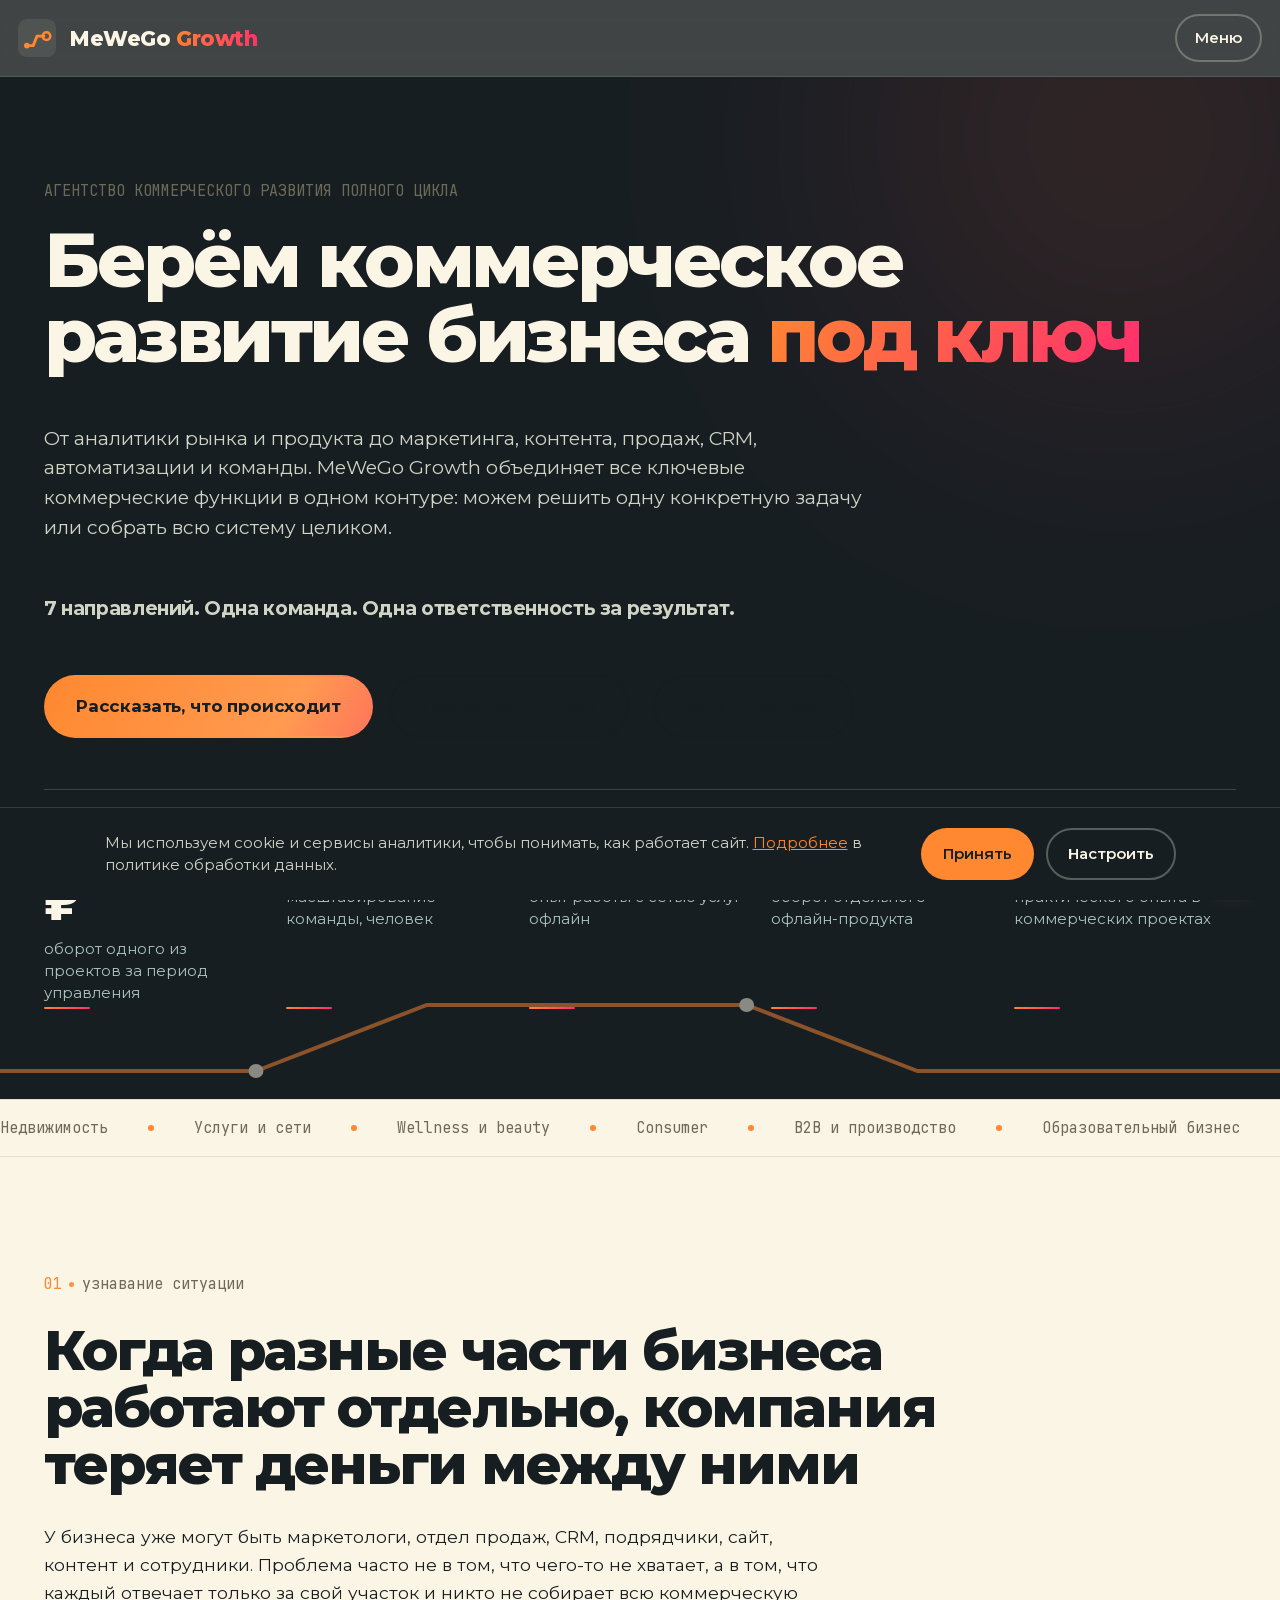
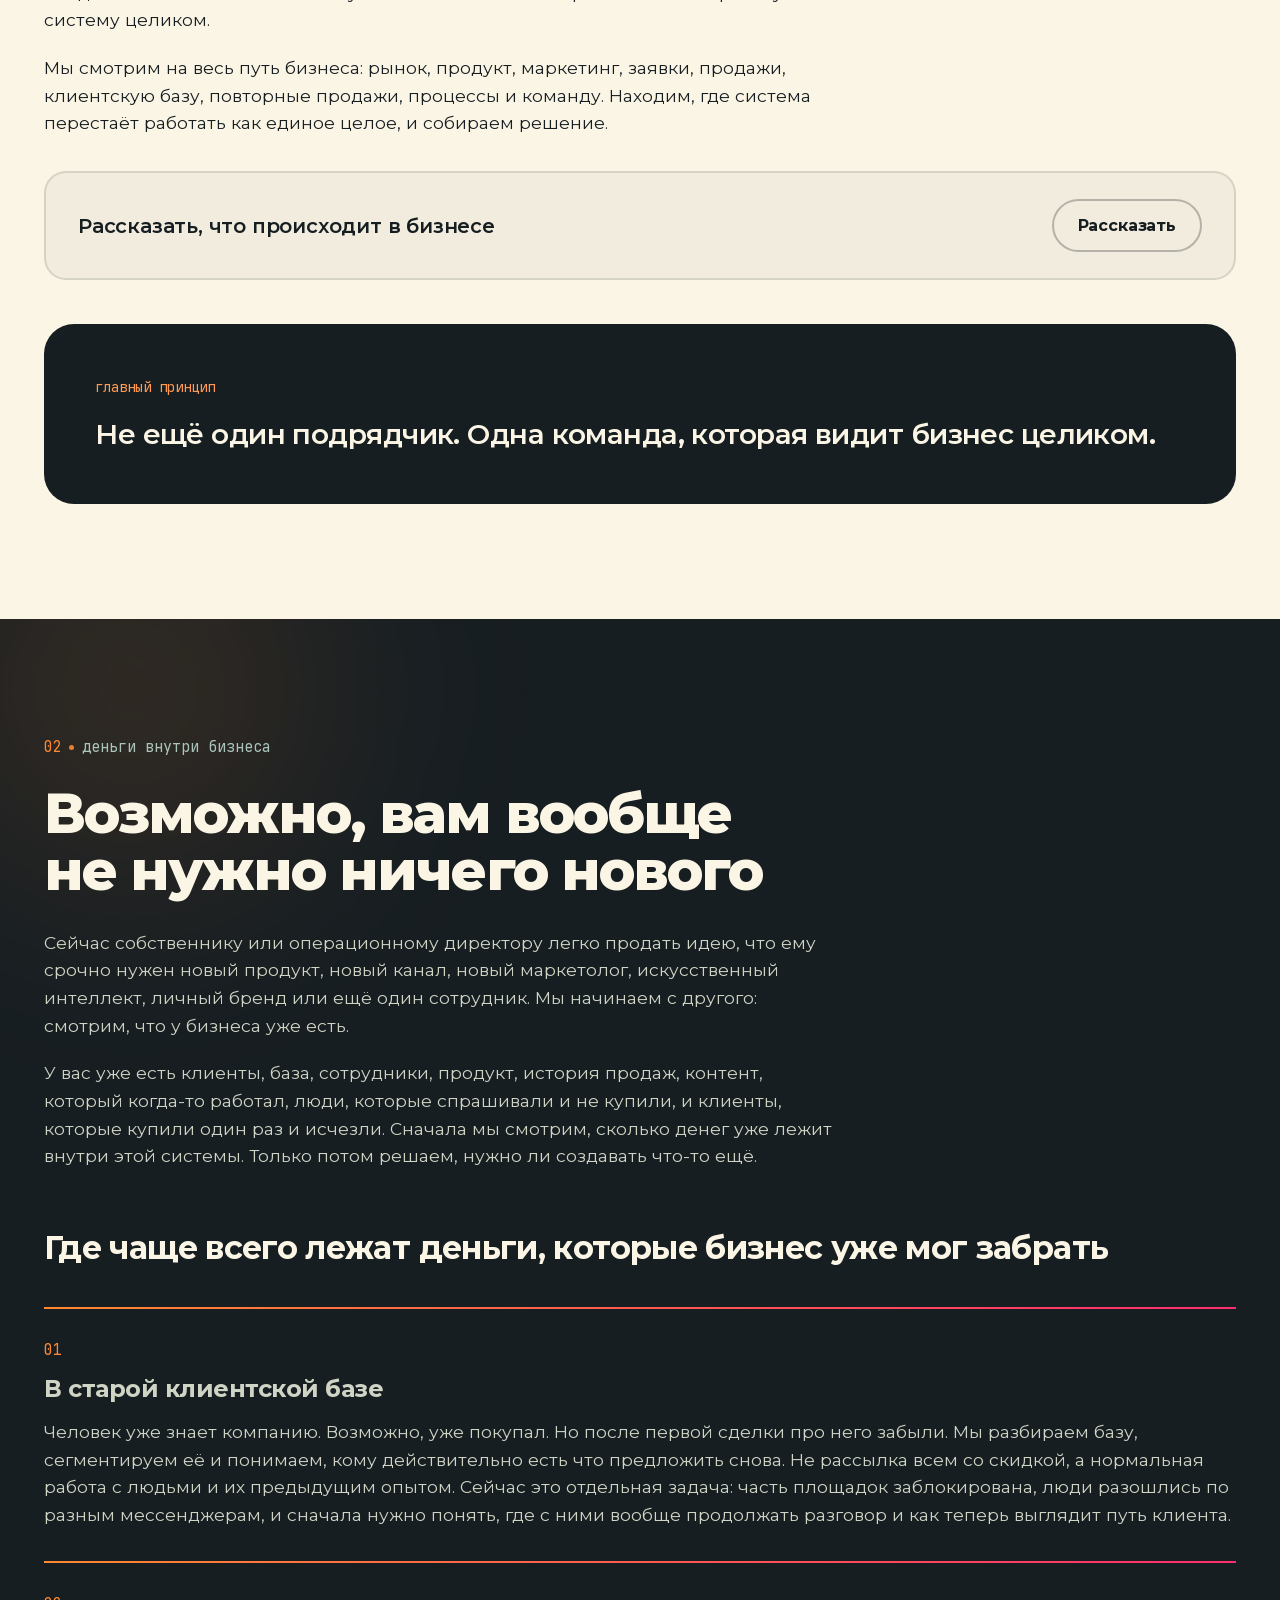
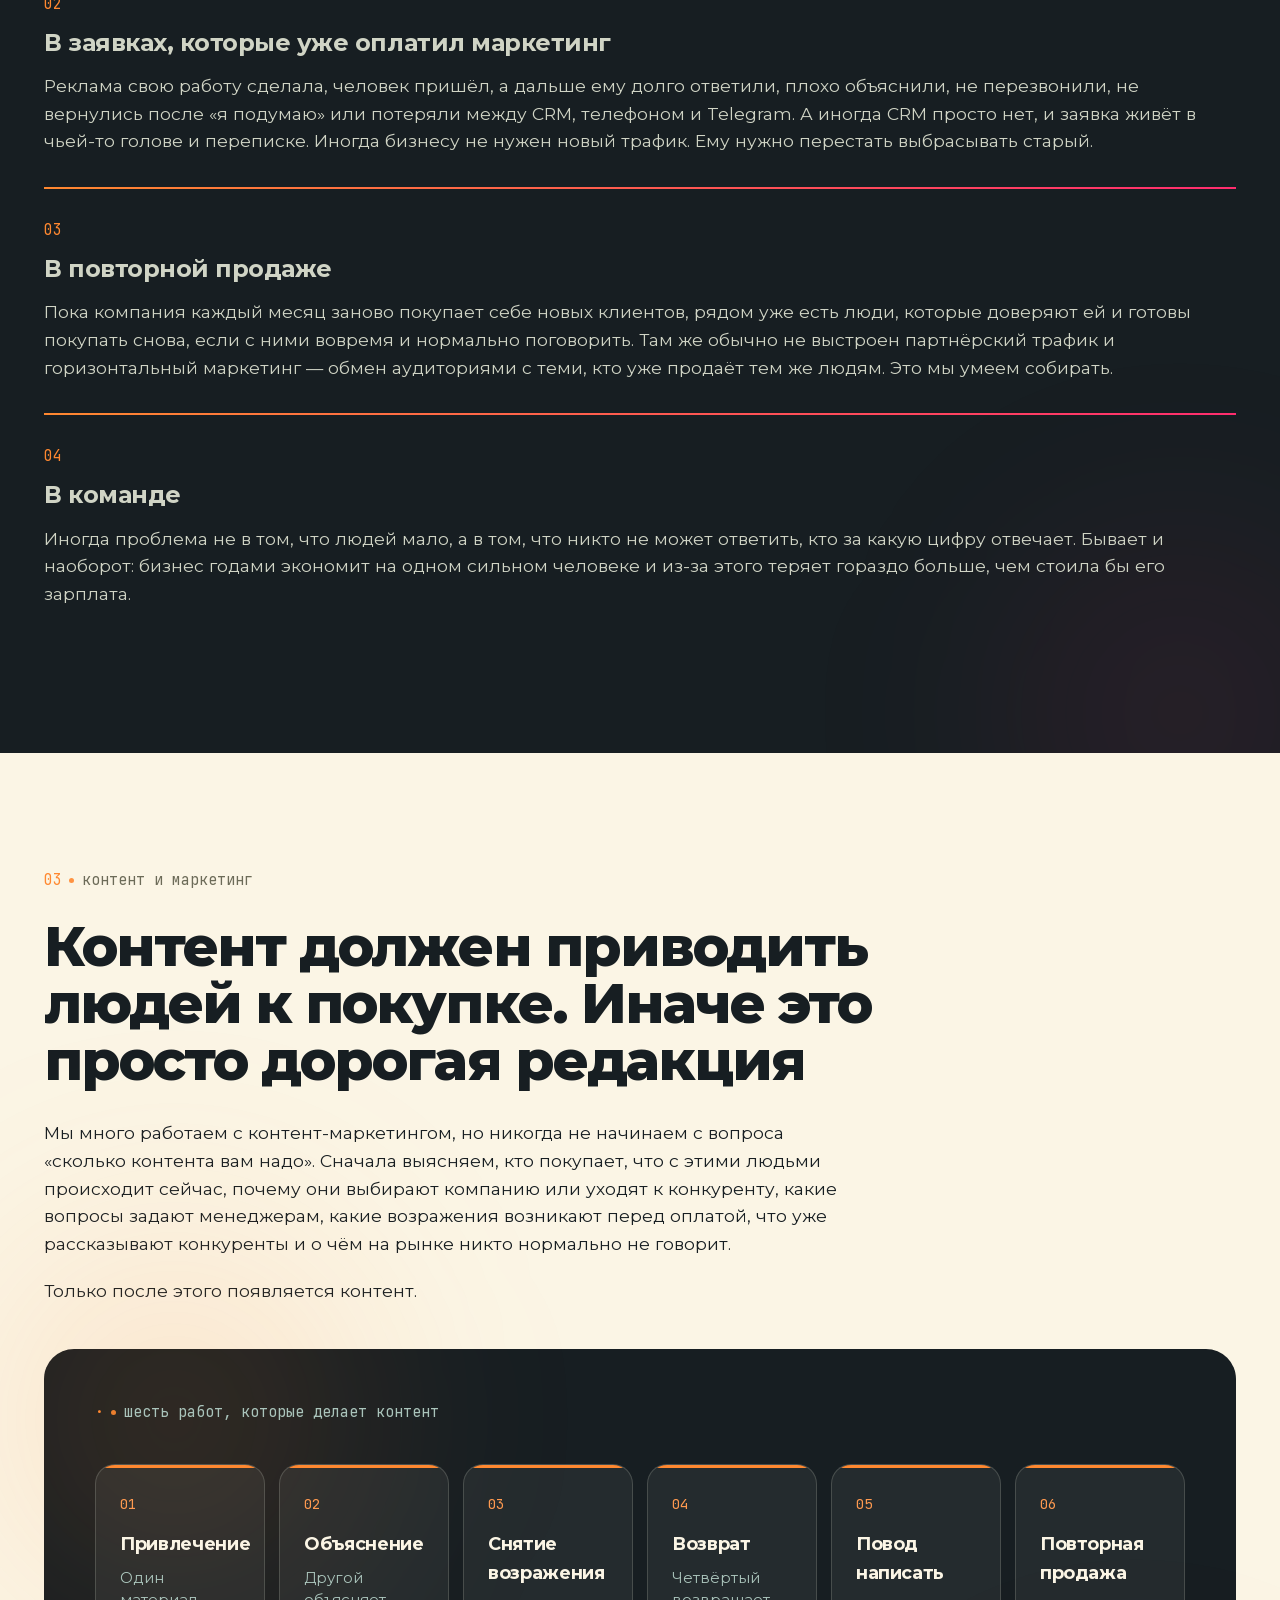
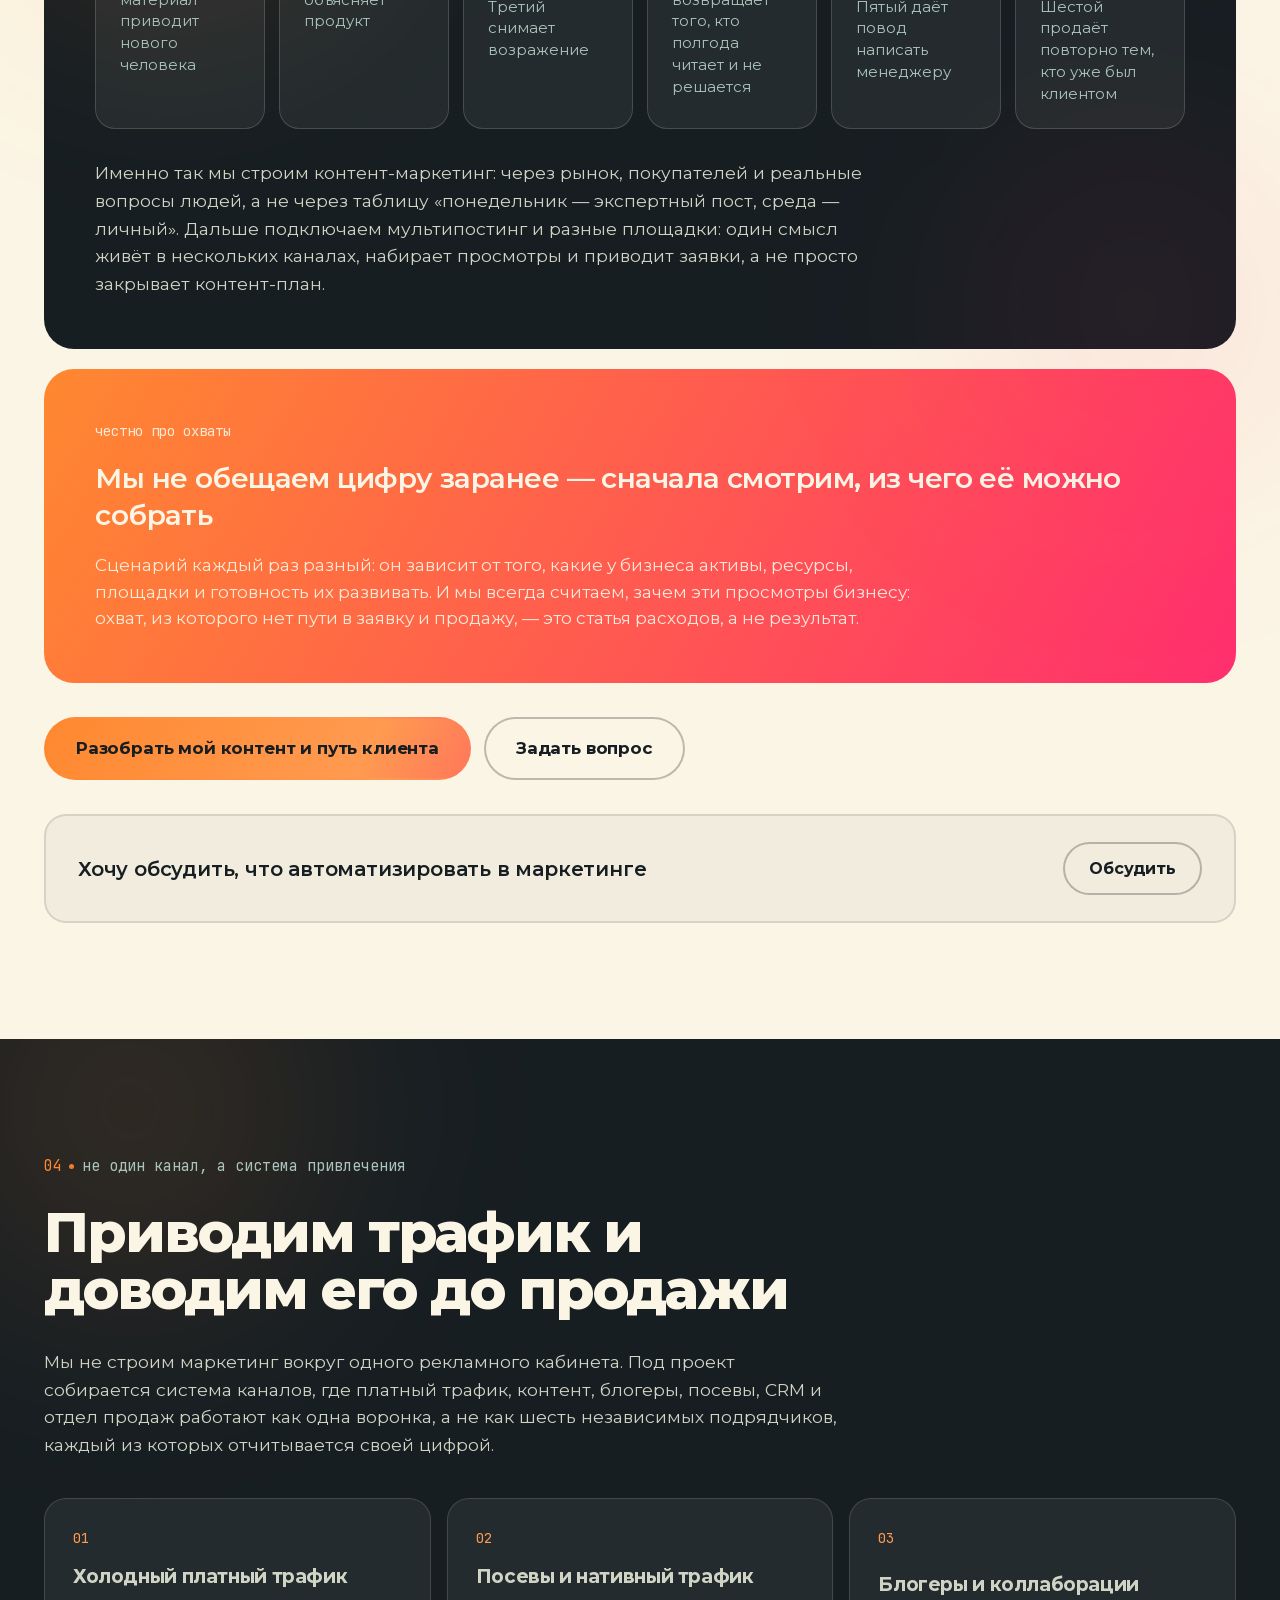
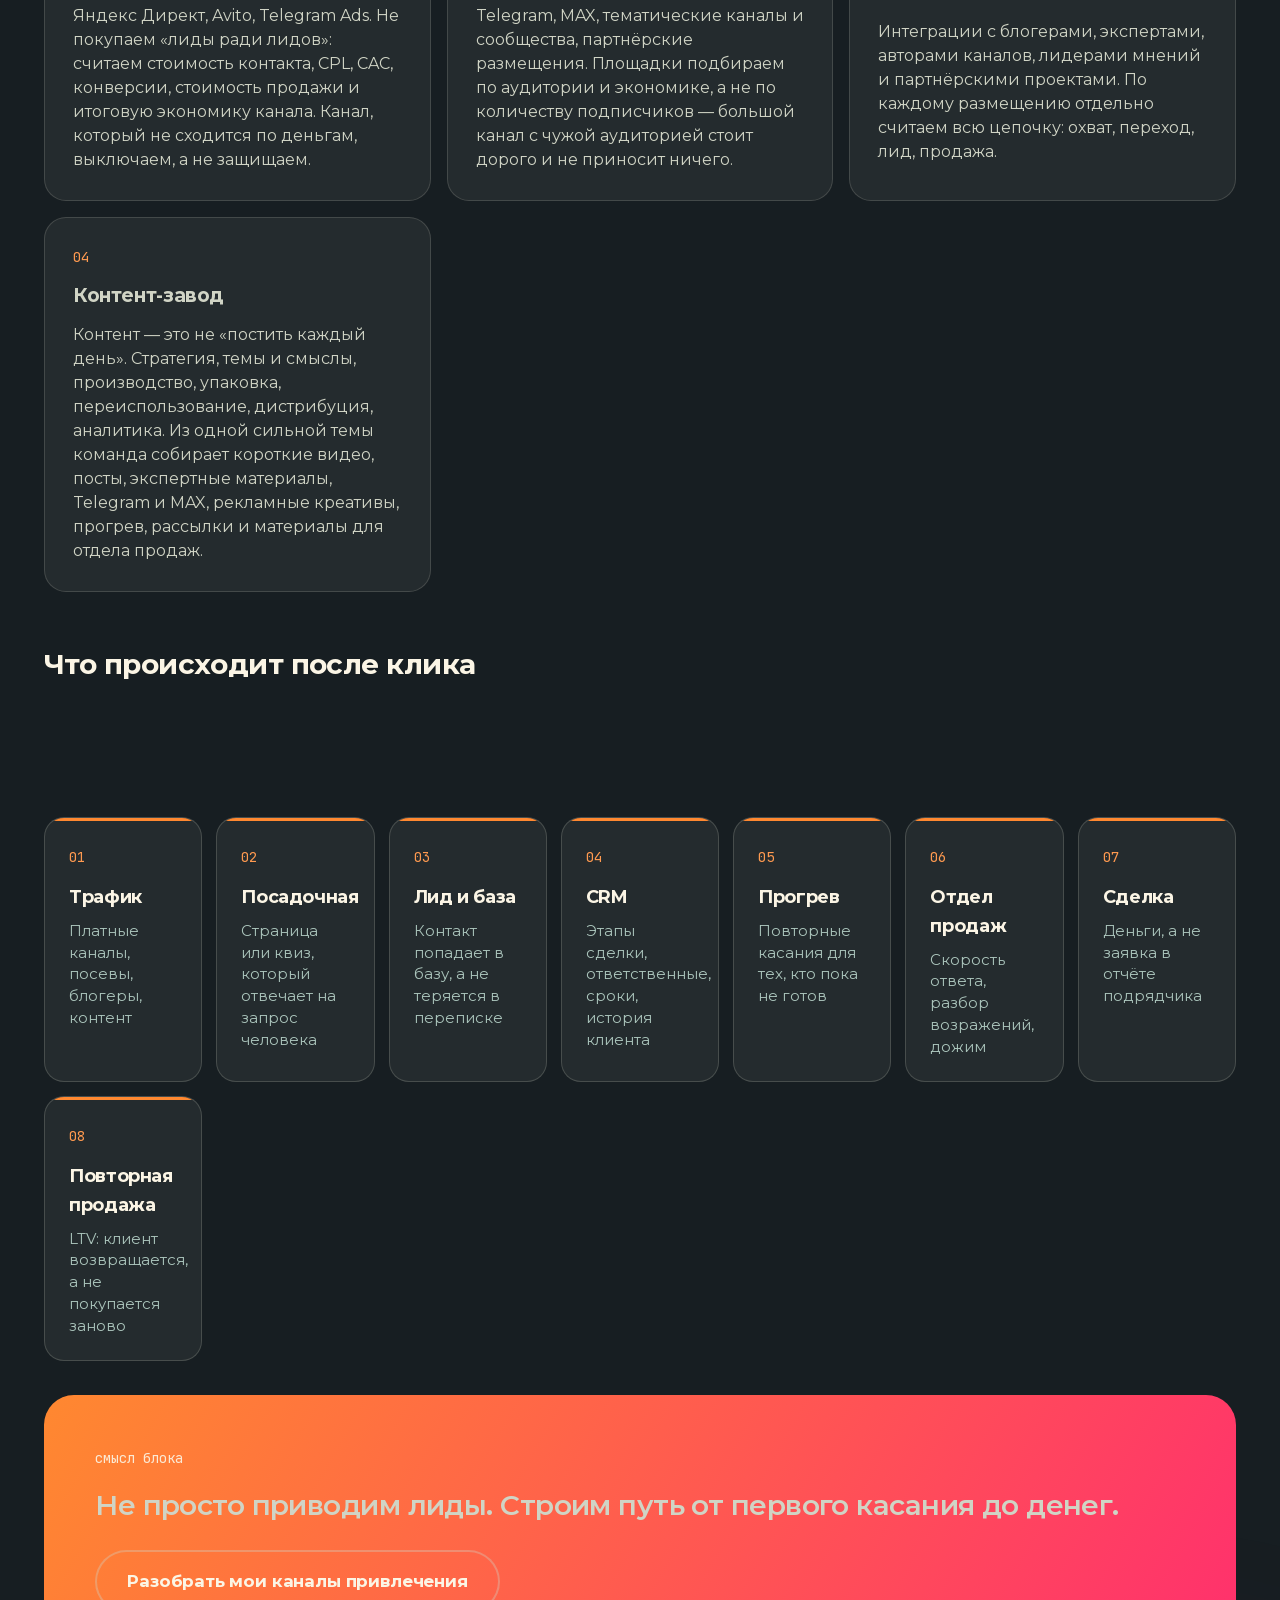
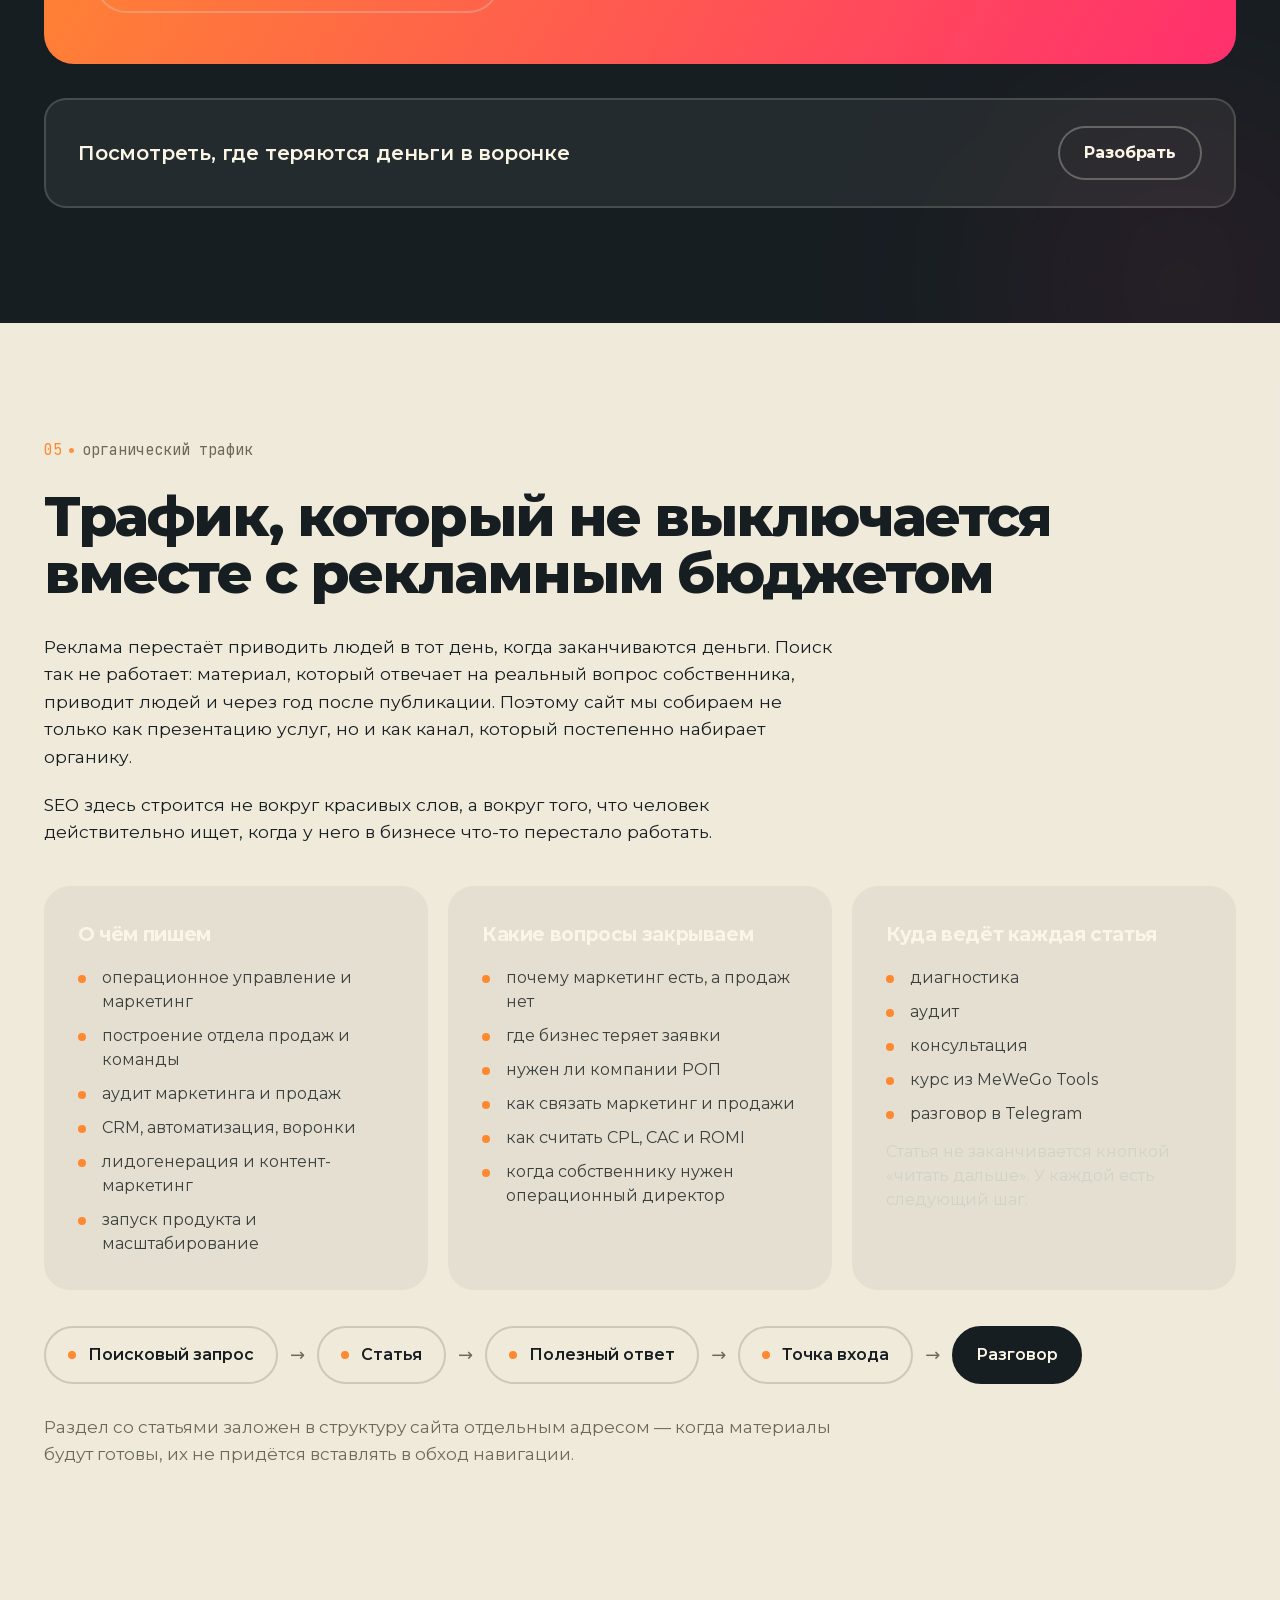
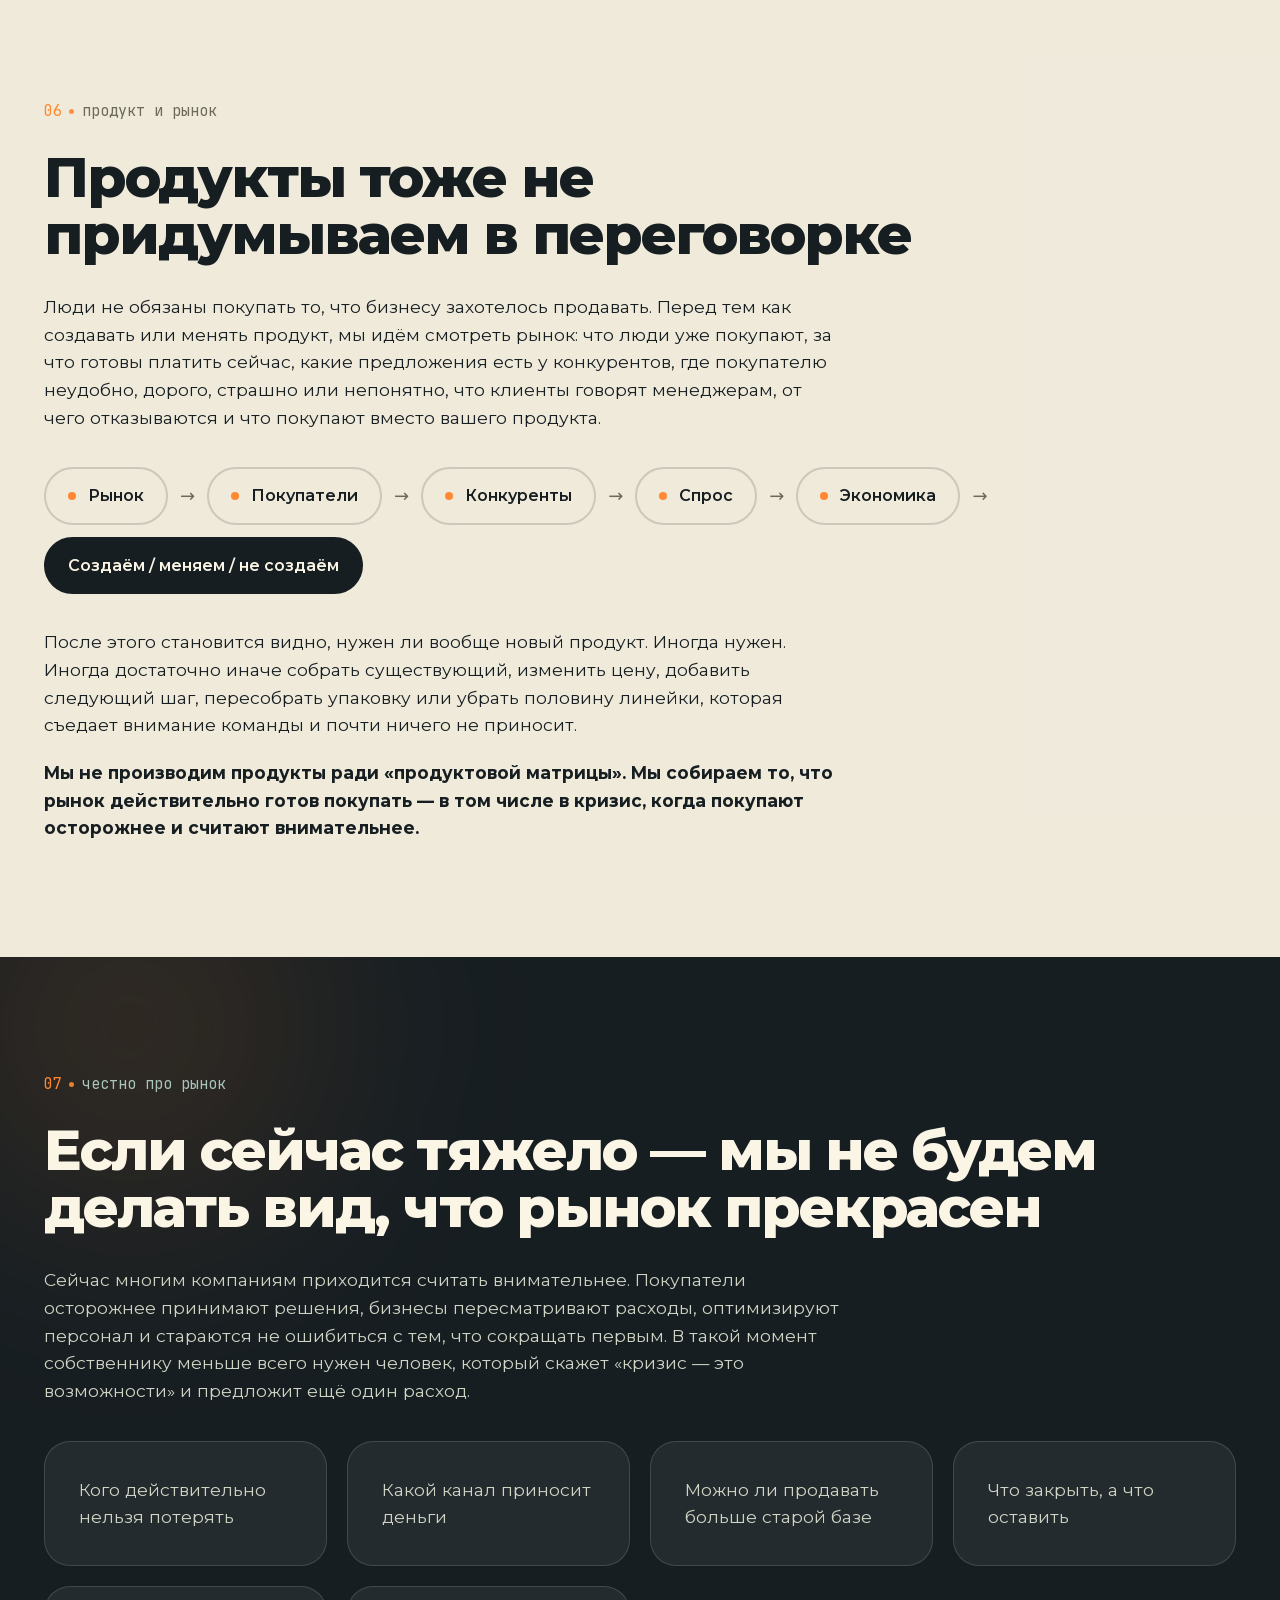
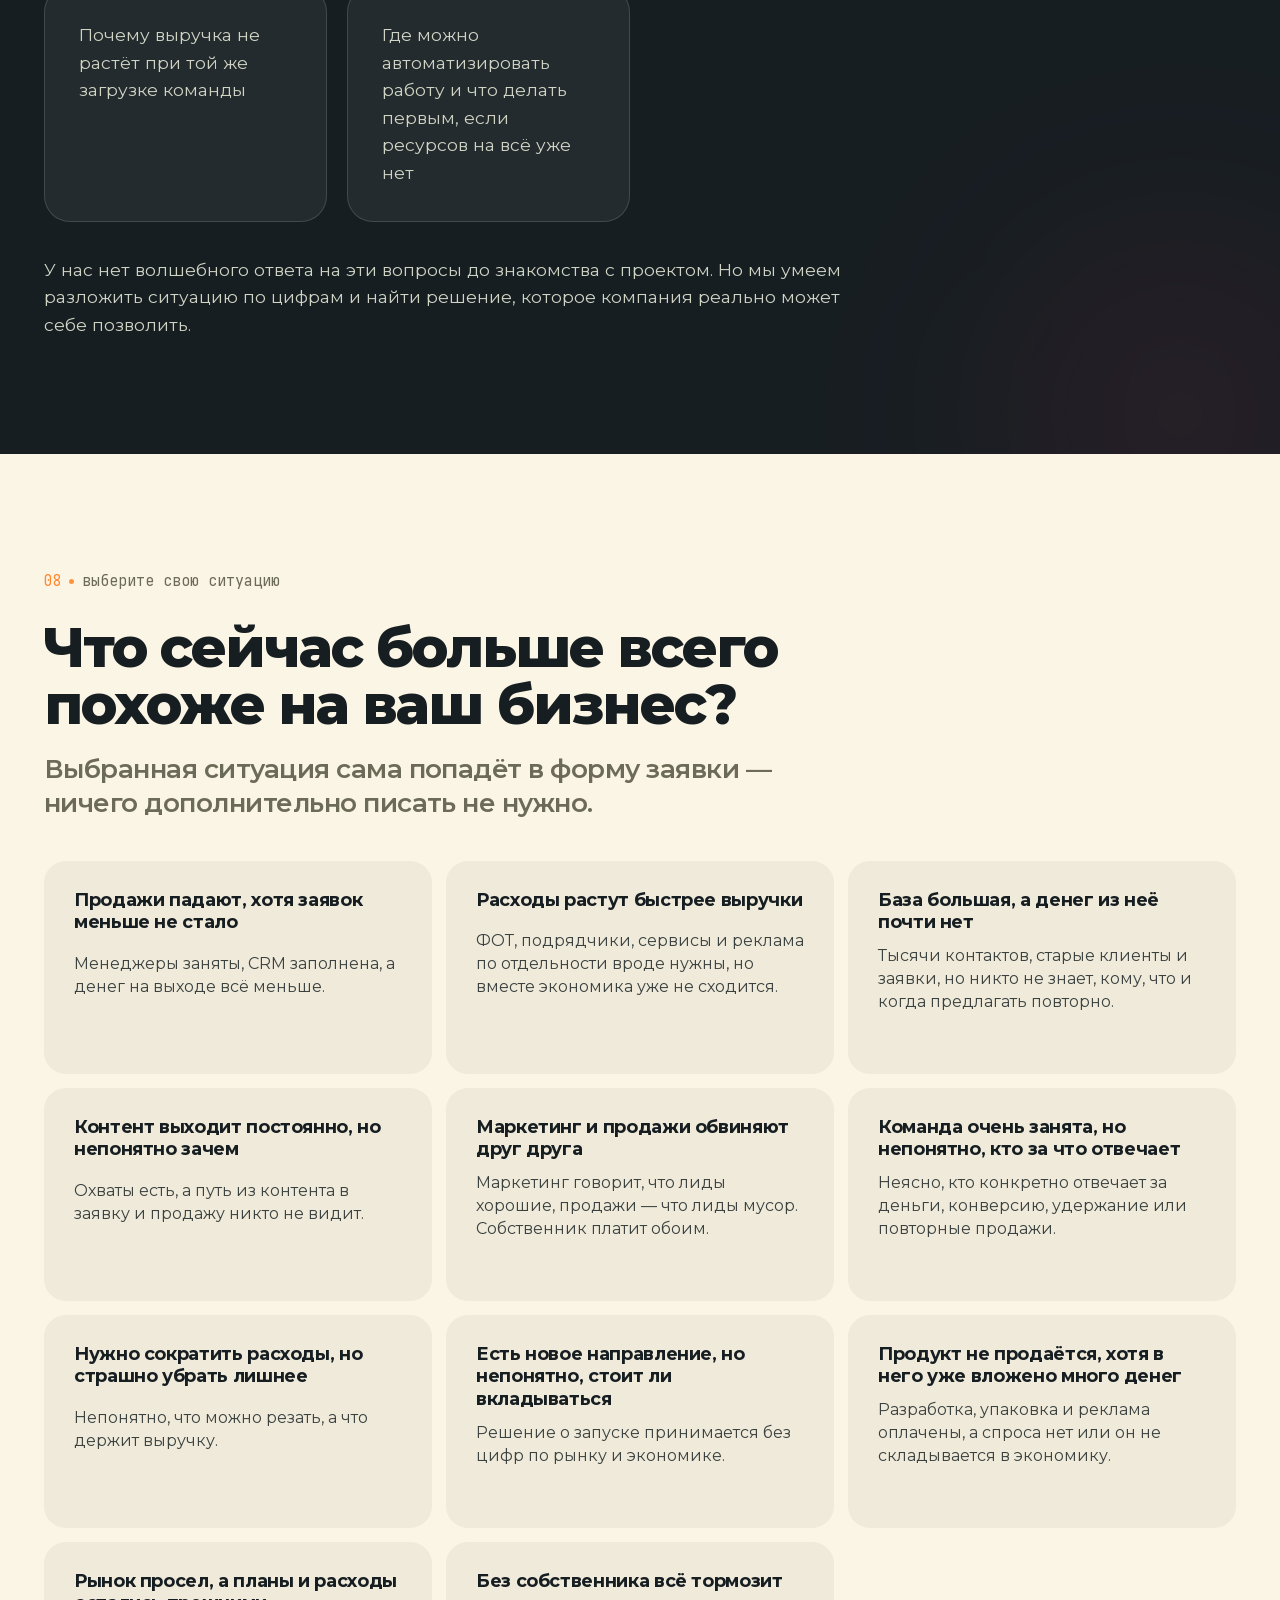
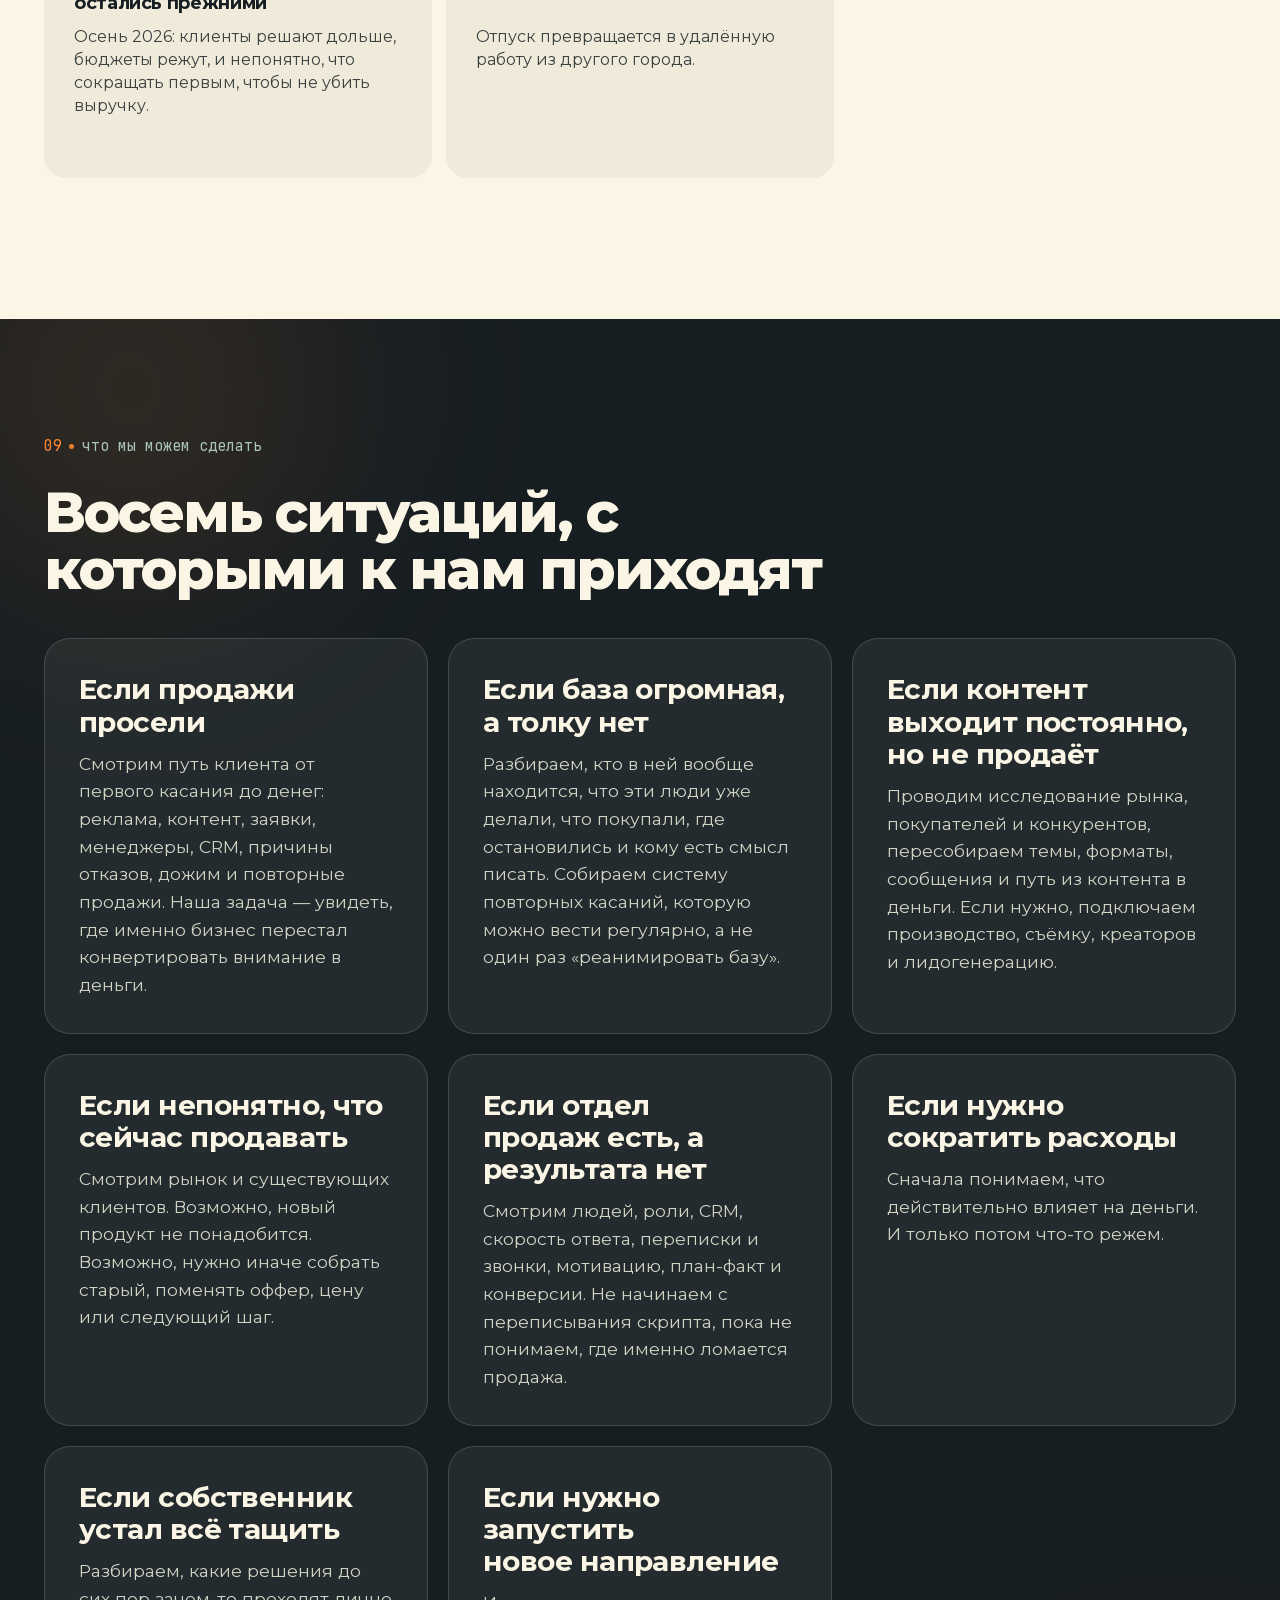
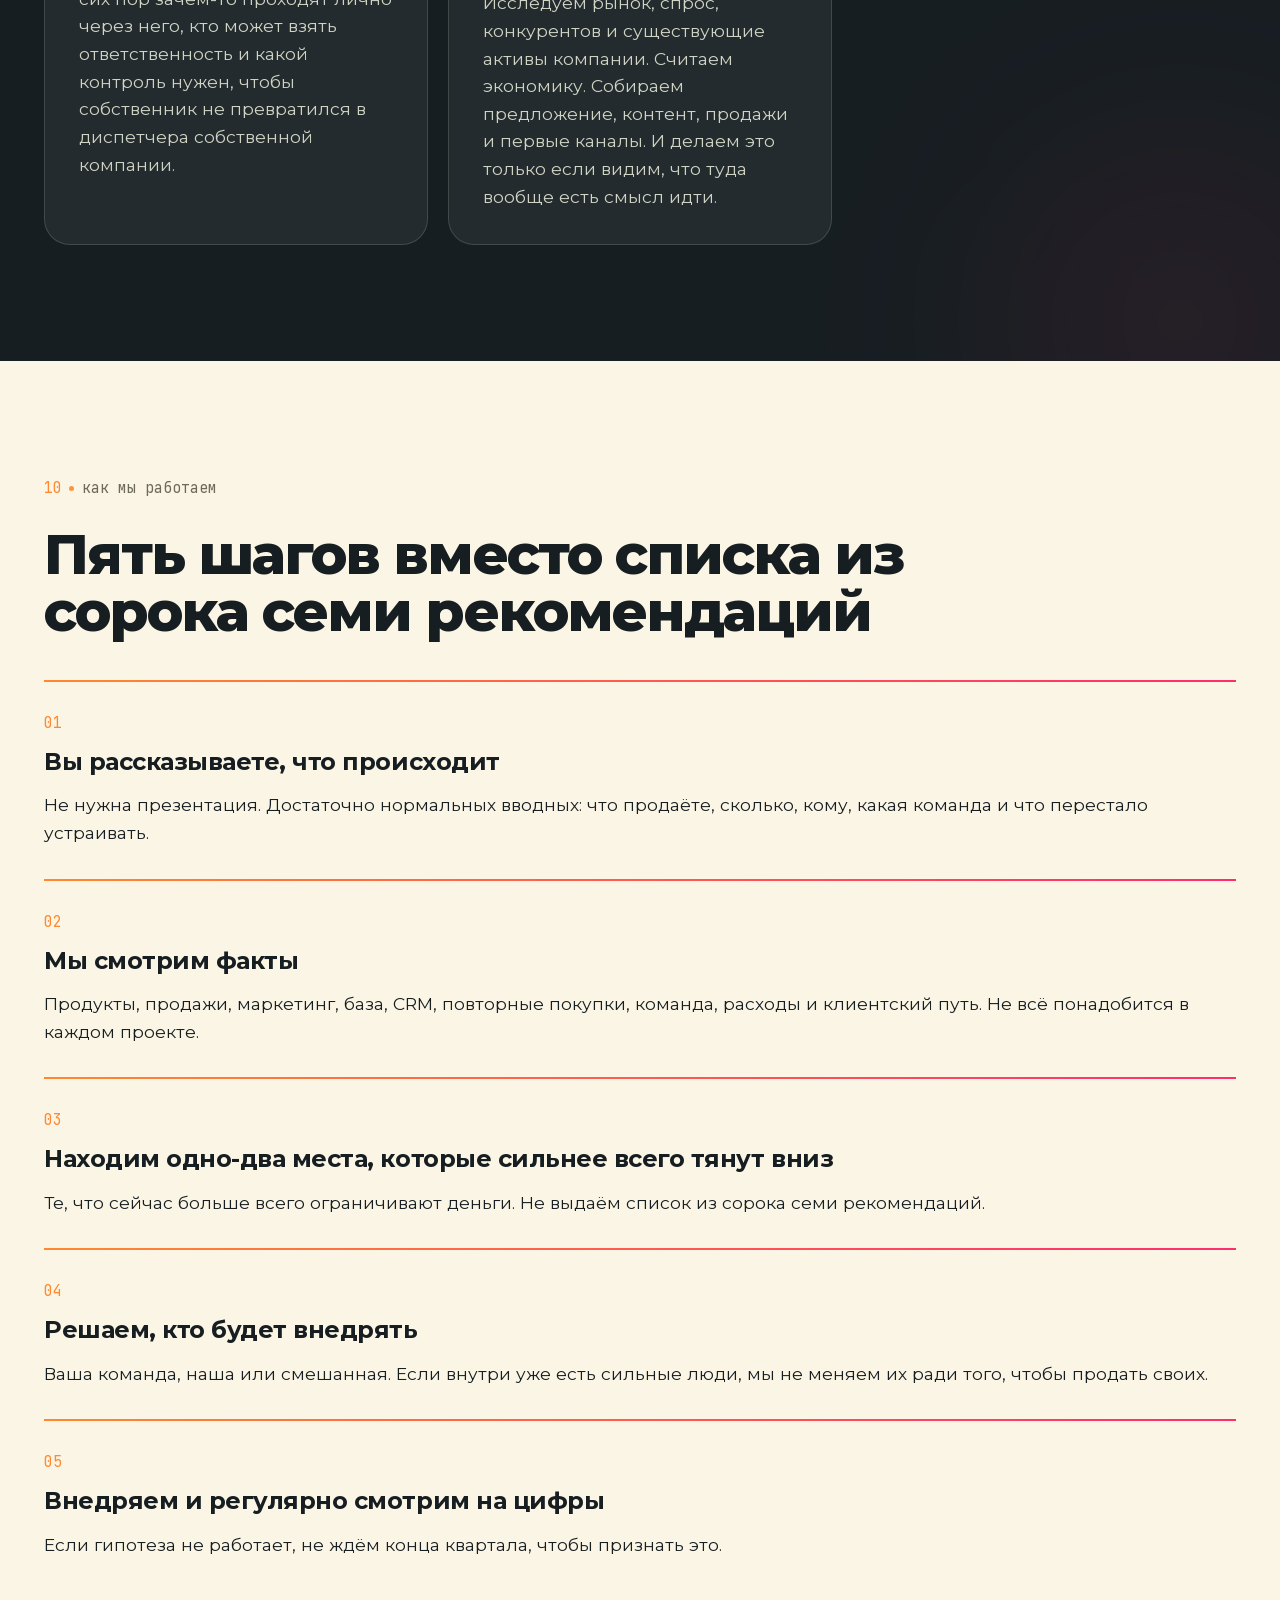
==== commit c82a17f5: "Update hero section and second block, remove team/Natalia blocks - Changed hero: added "АГЕНТСТВО КО" ====
--- a/index.html
+++ b/index.html
@@ -785,9 +785,7 @@
       <a href="#traffic">Как приводим клиентов</a>
       <a href="#cases">Кейсы</a>
       <a href="#articles">Статьи и кейсы</a>
-      <a href="#team">Команда</a>
       <a href="#tech">Техническая часть</a>
-      <a href="#natalya">Наталья</a>
       <a href="#formats">Форматы работы</a>
       <a href="#faq">Вопросы</a>
     </nav>
@@ -809,11 +807,14 @@
   </svg>
   <div class="wrap hero__inner">
     <div class="rv">
-      <h1>Когда старые способы перестали приносить прежние деньги — <span class="accent">давайте разберёмся почему</span></h1>
+      <div class="eyebrow" style="margin-bottom:20px"><span class="lbl">АГЕНТСТВО КОММЕРЧЕСКОГО РАЗВИТИЯ ПОЛНОГО ЦИКЛА</span></div>
+      <h1>Берём коммерческое развитие бизнеса <span class="accent">под ключ</span></h1>
     </div>
     <div class="rv">
-      <p class="hero__sub">MeWeGo Growth помогает собственникам понять, что в бизнесе ещё зарабатывает, что уже стало расходом по привычке и где лежат деньги, которые компания не забирает. Мы исследуем рынок, клиентов и конкурентов, разбираем базу, контент, продажи и команду. Если нужно, сами собираем людей и внедряем изменения.</p>
-      <p class="hero__sub">Не обещаем рост до того, как увидели цифры. Не начинаем с найма новых людей. Не просим увеличить рекламный бюджет, пока не проверили, что происходит с клиентами, которых вы уже оплатили.</p>
+      <p class="hero__sub">От аналитики рынка и продукта до маркетинга, контента, продаж, CRM, автоматизации и команды. MeWeGo Growth объединяет все ключевые коммерческие функции в одном контуре: можем решить одну конкретную задачу или собрать всю систему целиком.</p>
+    </div>
+    <div class="rv">
+      <p class="hero__sub" style="font-weight:700;letter-spacing:-.02em">7 направлений. Одна команда. Одна ответственность за результат.</p>
     </div>
     <div class="rv">
       <div class="hero__cta">
@@ -821,7 +822,6 @@
         <a class="btn btn--ghost" href="#cases" data-ev="hero_cases_click">Посмотреть кейсы</a>
         <button class="btn btn--ghost" type="button" id="heroQuestionBtn" style="margin-left:8px"><span>Задать вопрос</span></button>
       </div>
-      <p class="hero__note" style="margin-top:18px">30 минут. Без презентации и обязательства покупать сопровождение. Если задача не наша — скажем прямо.</p>
     </div>
     <div class="stats rv-st">
       <div class="stat"><div class="stat__n" data-count="108" data-suffix=" млн ₽">0</div><div class="stat__t">оборот одного из проектов за период управления</div></div>
@@ -845,11 +845,10 @@
 <section class="sec" id="situation">
   <div class="wrap">
     <div class="eyebrow rv"><span class="num">01</span><span class="lbl">узнавание ситуации</span></div>
-    <div class="rv"><h2>Бизнесу сейчас и без нас есть чем заняться</h2></div>
+    <div class="rv"><h2>Когда разные части бизнеса работают отдельно, компания теряет деньги между ними</h2></div>
     <div class="prose body-lg rv" style="margin-top:30px">
-      <p>У собственника уже был маркетолог. Возможно, не один. Были подрядчики, обучение, новая CRM, новый сайт, отдел продаж, стратегия на год и очередная идея «надо срочно выходить в новые каналы». И всё это когда-то даже работало. Точнее, что-то работало, что-то не сработало никогда, а где-то деньги просто сгорели — и по прошлому опыту уже не всегда понятно, что из этого было ошибкой, а что просто закончилось.</p>
-      <p>А потом продажи стали даваться тяжелее. Клиенты начали думать дольше. Реклама стала дороже. Людей в компании меньше не стало. Расходов тоже. И в этот момент меньше всего хочется ещё одной «трансформации». Хочется понять, что из всего этого действительно приносит деньги, сохранить это и перестать оплачивать остальное.</p>
-      <p style="font-weight:700">Вот этим мы и занимаемся</p>
+      <p>У бизнеса уже могут быть маркетологи, отдел продаж, CRM, подрядчики, сайт, контент и сотрудники. Проблема часто не в том, что чего-то не хватает, а в том, что каждый отвечает только за свой участок и никто не собирает всю коммерческую систему целиком.</p>
+      <p>Мы смотрим на весь путь бизнеса: рынок, продукт, маркетинг, заявки, продажи, клиентскую базу, повторные продажи, процессы и команду. Находим, где система перестаёт работать как единое целое, и собираем решение.</p>
     </div>
 
     <div class="rv" style="margin-top:26px">
@@ -863,9 +862,7 @@
     <div class="rv" style="margin-top:44px">
       <div class="pull">
         <span class="pull__lbl">главный принцип</span>
-        <p class="pull__txt">Мы не продаём собственнику слова «маркетинг», «CRM», «продуктовая архитектура» и «трансформация». Мы продаём понятный результат: перестать терять деньги, понять, что реально работает, вернуть продажи и снять с собственника часть головной боли.</p>
-        <p style="color:var(--calm);font-size:16px;line-height:1.5">Маркетинг, база, контент, продажи, команда и автоматизация — наши инструменты.</p>
-        <p style="color:var(--mist);font-size:17px;line-height:1.5;border-top:1px solid rgba(208,212,197,.2);padding-top:20px">Если бизнес до сих пор живёт в тетради и одной таблице, но при этом зарабатывает — это не повод всё менять. Иногда правильное решение: усилить то, что уже работает, и не ломать привычную людям систему ради красивого слова «автоматизация».</p>
+        <p class="pull__txt">Не ещё один подрядчик. Одна команда, которая видит бизнес целиком.</p>
       </div>
     </div>
   </div>
@@ -1221,41 +1218,10 @@
   </div>
 </section>
 
-<!-- ============ 10. КОМАНДА ============ -->
-<section class="sec sec--dark" id="team">
-  <div class="wrap">
-    <div class="eyebrow rv"><span class="num">11</span><span class="lbl">команда</span></div>
-    <div class="rv"><h2>Вам не придётся ещё полгода собирать людей, чтобы что-то поменять</h2></div>
-    <div class="prose body-lg rv" style="margin-top:30px">
-      <p>Одна из самых дорогих вещей в бизнесе сейчас — время собственника, которое уходит на поиск людей. Найти маркетолога, проверить РОПа, поменять трафик-специалиста, снова искать монтажёра, объяснить новому человеку продукт, через месяц понять, что не сработались, и начать всё сначала.</p>
-      <p>Поэтому мы можем заходить в проект уже с командой. Не обязательно всей сразу. Сначала разбираемся, что действительно нужно бизнесу, и подключаем только тех, кто нужен под конкретную задачу.</p>
-    </div>
-    <div class="team rv-st">
-      <div class="team__item"><span class="mono" style="font-size:14px;color:var(--momentum)">01</span><p class="team__h">Продуктовый блок</p><p class="team__d">Исследует рынок, покупателей и конкурентов, проверяет спрос, пересобирает существующие предложения и создаёт новые только там, где действительно видны деньги. Не придумывает продукт из головы.</p></div>
-      <div class="team__item"><span class="mono" style="font-size:14px;color:var(--momentum)">02</span><p class="team__h">Отдел продаж</p><p class="team__d">Большая команда с опытом и онлайн-, и офлайн-продаж. Руководители продаж, менеджеры, диагносты, работа с входящими заявками, большими базами, дорогими продуктами, повторными продажами и длинным циклом принятия решения. Мы умеем не только написать скрипт, а увидеть, где человек выпадает из продажи.</p></div>
-      <div class="team__item"><span class="mono" style="font-size:14px;color:var(--momentum)">03</span><p class="team__h">Маркетинг, трафик и лидогенерация</p><p class="team__d">Трафик, аналитика, контентные воронки, партнёрства, блогеры, посевы, UGC, работа с базой, CRM-коммуникации. Но мы не начинаем со слов «вам нужно больше лидов». Иногда сначала нужно перестать терять тех людей, за которых бизнес уже заплатил.</p></div>
-      <div class="team__item"><span class="mono" style="font-size:14px;color:var(--momentum)">04</span><p class="team__h">Контент-команда и съёмочный production</p><p class="team__d">Исследование аудитории, контент-стратегия, сценарии, съёмки, монтаж, авторы, креаторы, UGC и системное производство контента. Есть опыт сложных выездных съёмок, офлайн-проектов и контентных систем с большим объёмом производства.</p></div>
-      <div class="team__item"><span class="mono" style="font-size:14px;color:var(--momentum)">05</span><p class="team__h">CRM, автоматизация и AI</p><p class="team__d">Воронки, боты, автоматические коммуникации, аналитика, интеграции и процессы, которые можно убрать из ручной работы. Автоматизируем не ради слова AI, а там, где это экономит деньги или время.</p></div>
-      <div class="team__item"><span class="mono" style="font-size:14px;color:var(--momentum)">06</span><p class="team__h">PR, партнёрства и бэк-офис</p><p class="team__d">Публикации, инфоповоды, партнёрские каналы, документы, договоры, финансовая и организационная рутина — всё то, что не видно клиенту, но без чего проект быстро превращается в хаос.</p></div>
-      <div class="team__item"><span class="mono" style="font-size:14px;color:var(--momentum)">07</span><p class="team__h">Трафик</p><p class="team__d">Яндекс Директ, Avito, Telegram Ads, посевы в Telegram и MAX, блогеры и партнёрские коллаборации. Не продаём охваты — считаем лиды, сделки и экономику каждого канала.</p></div>
-      <div class="team__item"><span class="mono" style="font-size:14px;color:var(--momentum)">08</span><p class="team__h">Техническая команда</p><p class="team__d">Сайты, CRM, GetCourse, боты, интеграции, аналитика и автоматизация. Подключается под задачу проекта, чтобы стратегия не осталась презентацией.</p></div>
-    </div>
-    <div class="prose body-lg rv" style="margin-top:34px">
-      <p>Если внутри компании уже есть сильный маркетолог, менеджеры или операционный руководитель, наша задача не заменить их. Наша задача — сделать так, чтобы они наконец работали в одной логике и понимали, что от них зависит.</p>
-    </div>
-    <div class="rv" style="margin-top:34px">
-      <div class="pull pull--grad">
-        <span class="pull__lbl">важное</span>
-        <p class="pull__txt">Вы не платите за нашу оргструктуру. Вы платите за то, чтобы ваша проблема была решена. А сколько людей для этого понадобится — уже наша забота.</p>
-      </div>
-    </div>
-  </div>
-</section>
-
 <!-- ============ ТЕХНИЧЕСКАЯ РЕАЛИЗАЦИЯ ============ -->
 <section class="sec" id="tech" style="background:rgba(23,30,34,.05)">
   <div class="wrap">
-    <div class="eyebrow rv"><span class="num">12</span><span class="lbl">техническая часть</span></div>
+    <div class="eyebrow rv"><span class="num">11</span><span class="lbl">техническая часть</span></div>
     <div class="rv"><h2>Не оставляем собственника с фразой «теперь найдите технического специалиста»</h2></div>
     <div class="prose body-lg rv" style="margin-top:30px">
       <p>Стратегия, которую некому собрать руками, остаётся презентацией. Поэтому техническую реализацию маркетинга и продаж команда может взять на себя — целиком или на том участке, где у компании сейчас нет своих людей.</p>
@@ -1444,47 +1410,10 @@
   </div>
 </section>
 
-<!-- ============ 13. НАТАЛЬЯ ============ -->
-<section class="sec" id="natalya">
-  <div class="wrap">
-    <div class="eyebrow rv"><span class="num">15</span><span class="lbl">кто за этим стоит</span></div>
-    <div class="grid grid--2 rv" style="margin-top:10px;align-items:start;gap:40px">
-      <div>
-        <div class="slot" role="img" aria-label="Наталья Мелихова">
-          <img src="natalya.jpg" alt="Наталья Мелихова" style="width:100%;height:100%;object-fit:cover;border-radius:var(--r-lg)">
-        </div>
-      </div>
-      <div class="prose body-lg">
-        <h2 style="margin-bottom:8px">Наталья Мелихова</h2>
-        <p class="mono" style="font-size:15px;color:var(--stone);margin-bottom:24px">основатель MeWeGo Growth</p>
-        <p>До коммерческого бизнеса у меня было 13 лет государственной службы и юридической работы. Наверное, именно оттуда у меня привычка разбираться в документах, задавать неудобные вопросы, проверять факты и не верить в красивые отчёты, если цифры говорят другое.</p>
-        <p>Последние шесть лет я работаю с бизнесом. За это время были недвижимость, офлайн-сервисы, wellness и beauty, consumer-проекты, B2B, образовательные компании, дорогие продукты, контент, продажи, новые направления и команды.</p>
-        <p>Я заходила в проекты на разных ролях. Где-то нужно было запустить бизнес с нуля. Где-то вернуть продажи. Где-то собрать отдел продаж. Где-то пересобрать продукт. Где-то понять, почему маркетинг вроде работает, а денег больше не становится. Где-то построить команду, а где-то, наоборот, объяснить собственнику, почему ему не нужны ещё пять сотрудников.</p>
-        <p>В одном проекте я пришла на оборот около 1 млн ₽ в месяц, а позже управляла командой из 37 человек и бизнесом с оборотом 15–19 млн ₽ в месяц. Общий оборот проекта за период моей работы составил 108 млн ₽. В другом проекте мы построили агентство недвижимости в Москве с нуля. Работала с сетью из восьми массажных салонов, где одной из главных точек роста оказались не новые лиды, а старая база и повторные визиты. Собирала офлайн-продукт для предпринимателей на 60 участников с оборотом 6 млн ₽. Управляла контентными проектами, где выстроенная система работы с авторами и креаторами давала бизнесу поток контента и заявок, а не разовые всплески.</p>
-        <p>Но я не хочу строить этот сайт вокруг списка достижений. Человеку, который пришёл сюда, важнее другое: смогу ли я разобраться в его бизнесе и сделать так, чтобы у него стало меньше головной боли и больше денег.</p>
-        <p>Это как раз моя сильная сторона. Я хорошо чувствую себя там, где много вводных, несколько отделов говорят на разных языках, цифры не сходятся, собственник устал быть главным диспетчером, а очевидного ответа «что делать» нет.</p>
-        <p>Я не прихожу в компанию с готовым рецептом. Сначала хочу понять, как здесь вообще устроены деньги: кто покупает, почему покупает, откуда приходит, где теряется, почему не возвращается, что делает команда и во что компании обходится вся эта система. А дальше становится гораздо проще решить, что действительно нужно менять.</p>
-      </div>
-    </div>
-    <div class="rv" style="margin-top:30px">
-      <a class="btn btn--ghost" href="https://t.me/melikhova_natalya" target="_blank" rel="noopener" data-ev="telegram_click">
-        <svg width="18" height="18" viewBox="0 0 24 24" fill="none" aria-hidden="true"><path d="M21.5 3.5 2.7 10.8c-1.2.5-1.2 1.2-.2 1.5l4.8 1.5 1.9 5.7c.2.6.4.8.8.8.4 0 .6-.2.9-.5l2.1-2 4.4 3.2c.8.5 1.4.2 1.6-.7l2.9-13.6c.3-1.1-.4-1.6-1.4-1.2Z" fill="currentColor"/></svg>
-        <span>Читать телеграм-канал Натальи</span>
-      </a>
-    </div>
-    <div class="rv" style="margin-top:34px">
-      <div class="pull">
-        <span class="pull__lbl">что для меня важно</span>
-        <p class="pull__txt">Мне неинтересно делать бизнесу больше маркетинга, больше контента и больше сотрудников. Мне интересно сделать так, чтобы то, что у бизнеса уже есть, наконец начало работать на деньги.</p>
-      </div>
-    </div>
-  </div>
-</section>
-
 <!-- ============ 14. ФОРМАТЫ РАБОТЫ ============ -->
 <section class="sec" id="formats" style="background:rgba(23,30,34,.05)">
   <div class="wrap">
-    <div class="eyebrow rv"><span class="num">16</span><span class="lbl">форматы работы</span></div>
+    <div class="eyebrow rv"><span class="num">14</span><span class="lbl">форматы работы</span></div>
     <div class="rv"><h2>Как нас можно купить</h2></div>
     <p class="lead rv" style="margin-top:20px;max-width:800px">Не делаем из сайта магазин из десяти тарифов. Человек выбирает не «услугу», а ситуацию, в которой находится.</p>
 
@@ -1607,10 +1536,10 @@
   </div>
 </section>
 
-<!-- ============ 18. FAQ ============ -->
+<!-- ============ 15. FAQ ============ -->
 <section class="sec" id="faq">
   <div class="wrap">
-    <div class="eyebrow rv"><span class="num">20</span><span class="lbl">вопросы и ответы</span></div>
+    <div class="eyebrow rv"><span class="num">15</span><span class="lbl">вопросы и ответы</span></div>
     <div class="rv"><h2>Что обычно спрашивают до разговора</h2></div>
     <div class="faq rv" id="faqList">
       <div class="faq__item"><button class="faq__q" type="button" aria-expanded="false">Вы маркетинговое агентство?<svg class="faq__ico" viewBox="0 0 24 24" fill="none" stroke="currentColor" stroke-width="2.2" aria-hidden="true"><path d="M12 5v14M5 12h14" stroke-linecap="round"></path></svg></button><div class="faq__a"><p>Нет. Маркетинг — одна из наших сильных зон, особенно контент, лидогенерация, работа с базой и связка маркетинга с продажами. Но если проблема не в маркетинге, мы не будем продавать вам ещё больше маркетинга.</p></div></div>
@@ -1824,7 +1753,6 @@
         <ul>
           <li><a href="#situation">О нас</a></li>
           <li><a href="#how">Как работаем</a></li>
-          <li><a href="#team">Команда</a></li>
           <li><a href="#tech">Технологии</a></li>
           <li><a href="#cases">Кейсы</a></li>
           <li><a href="#articles">Статьи</a></li>
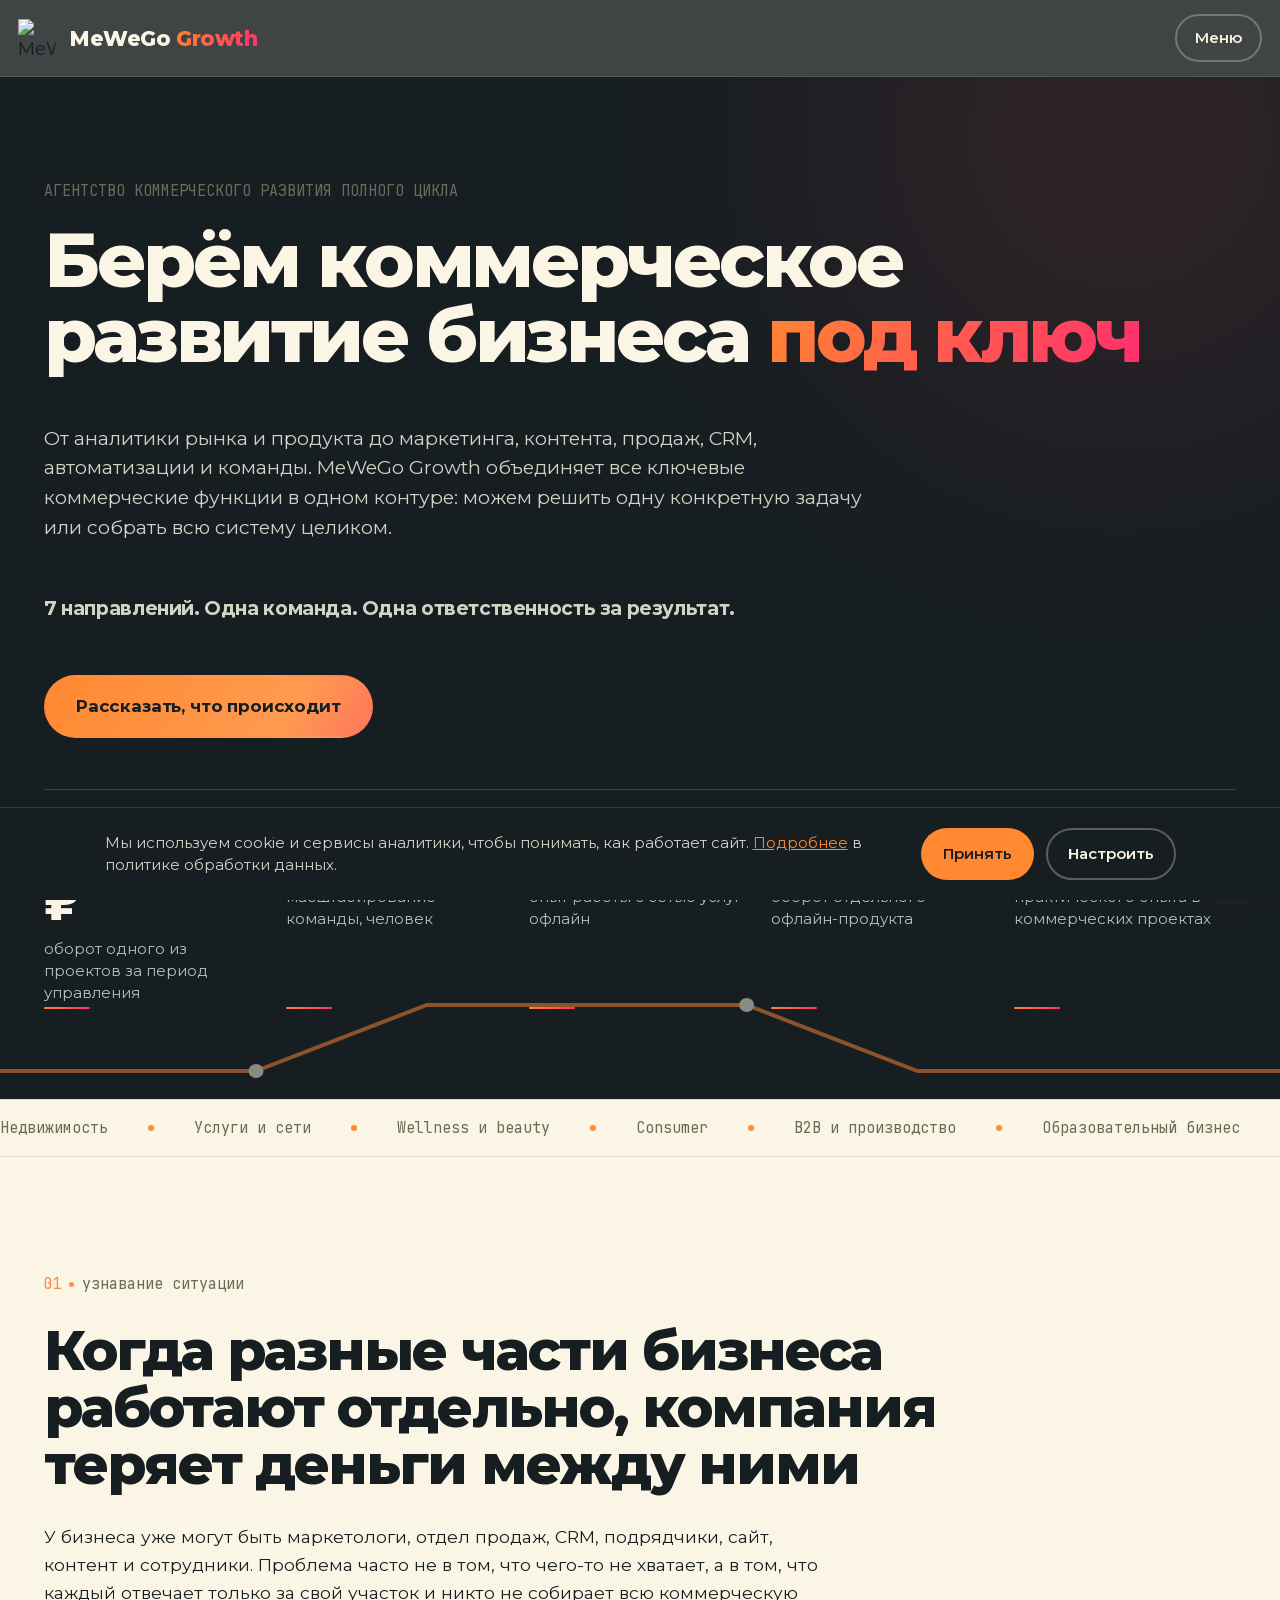
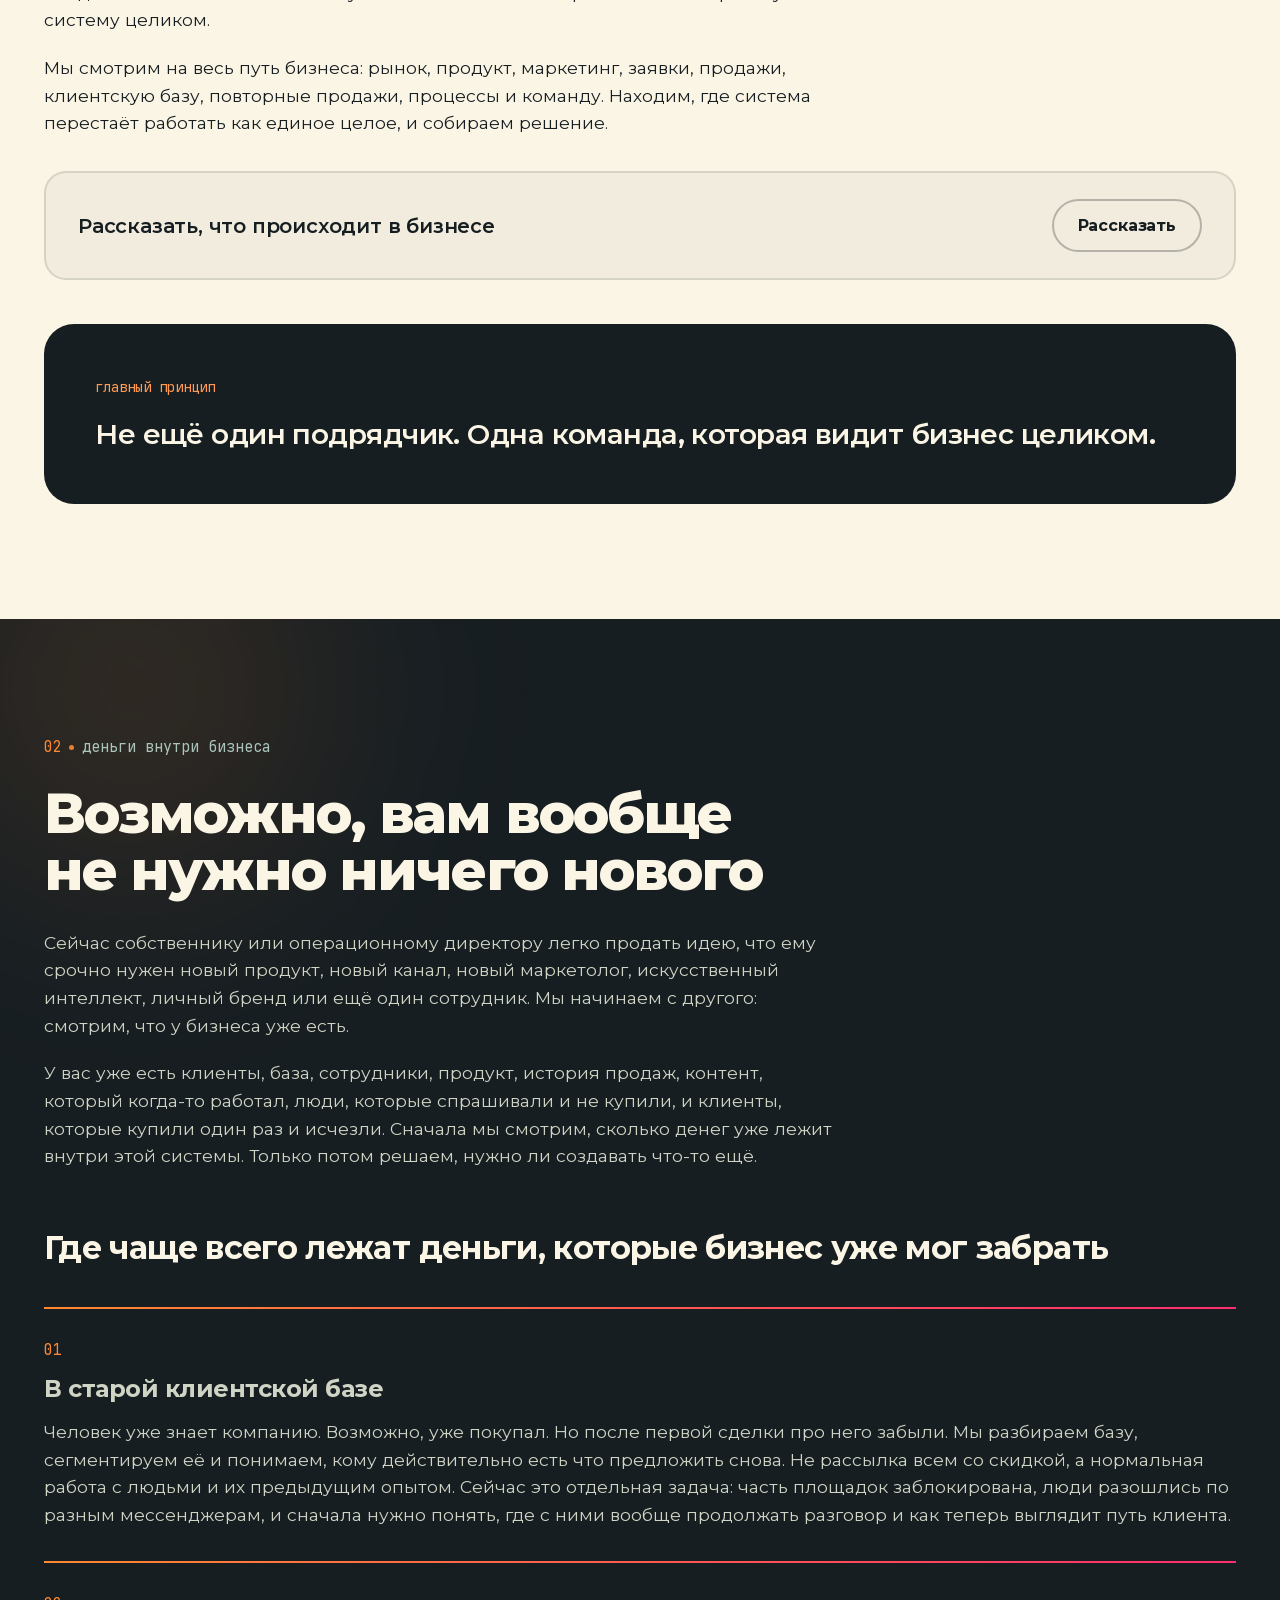
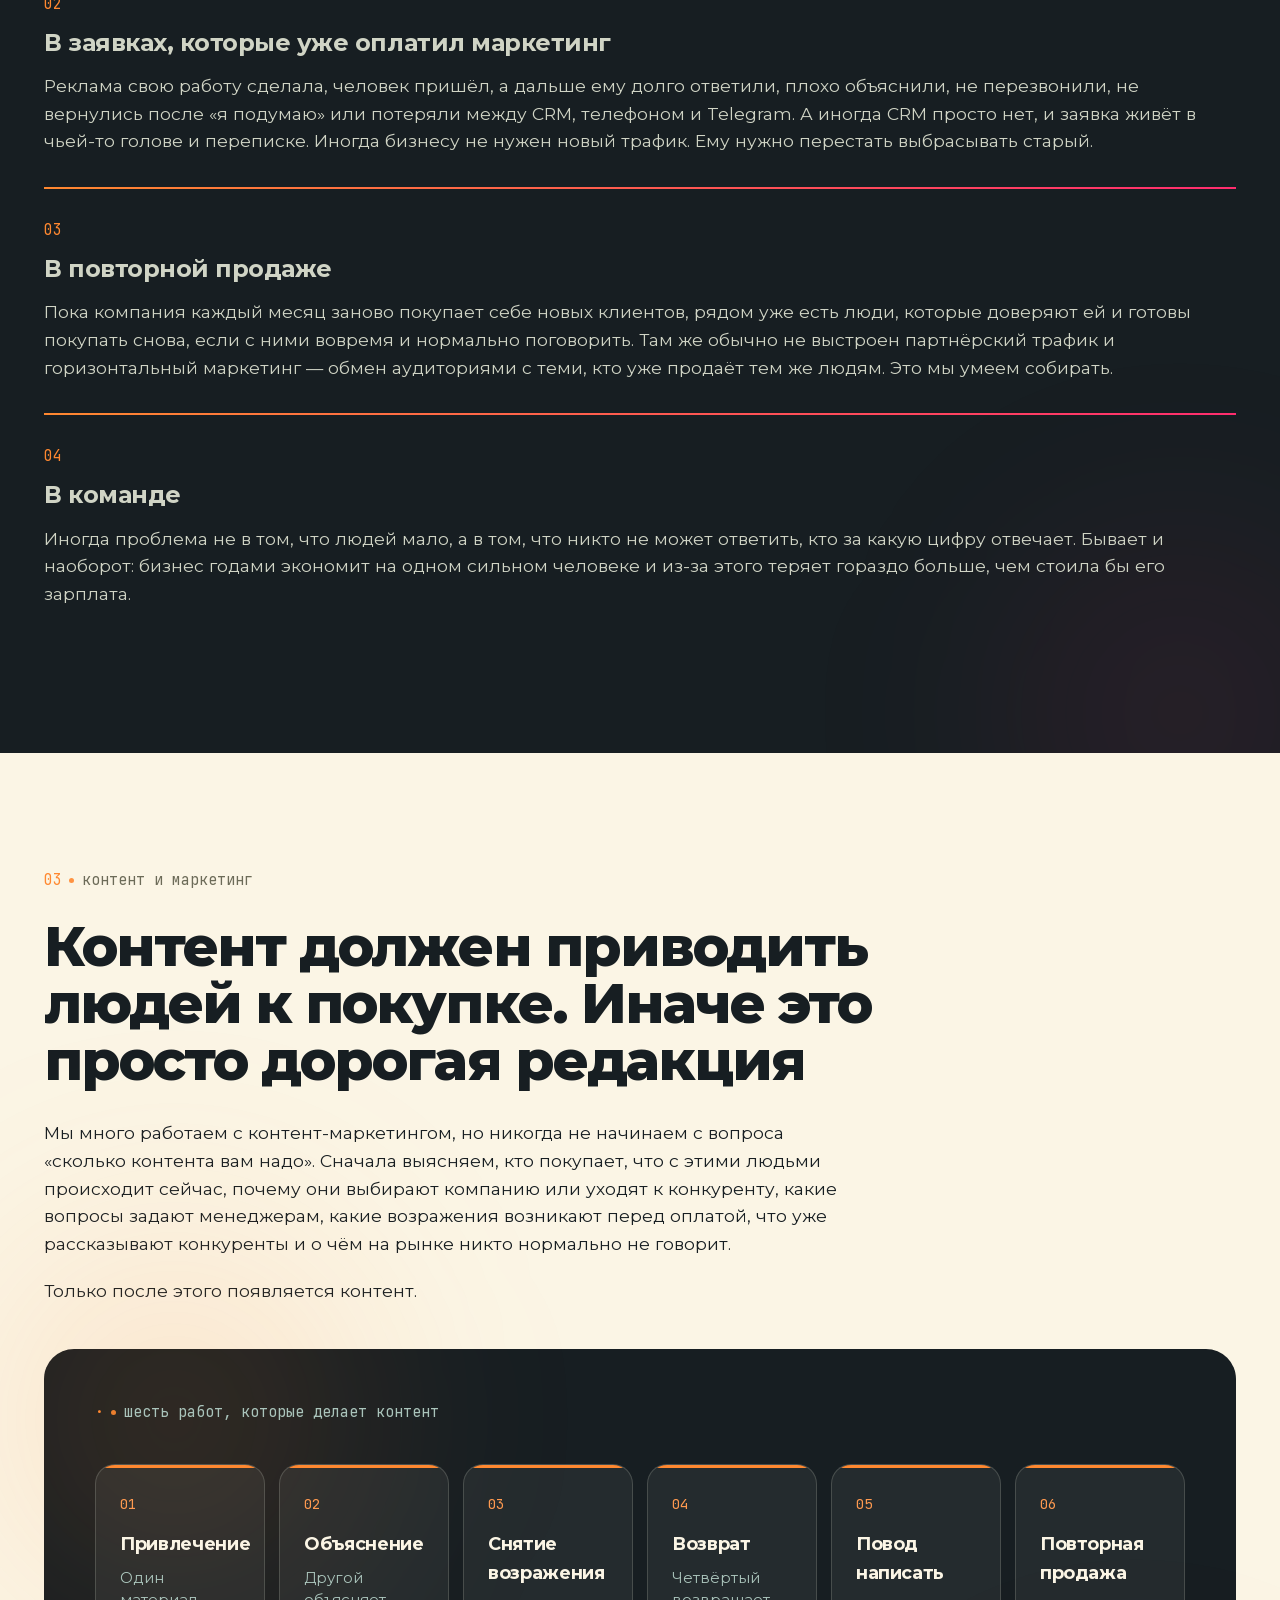
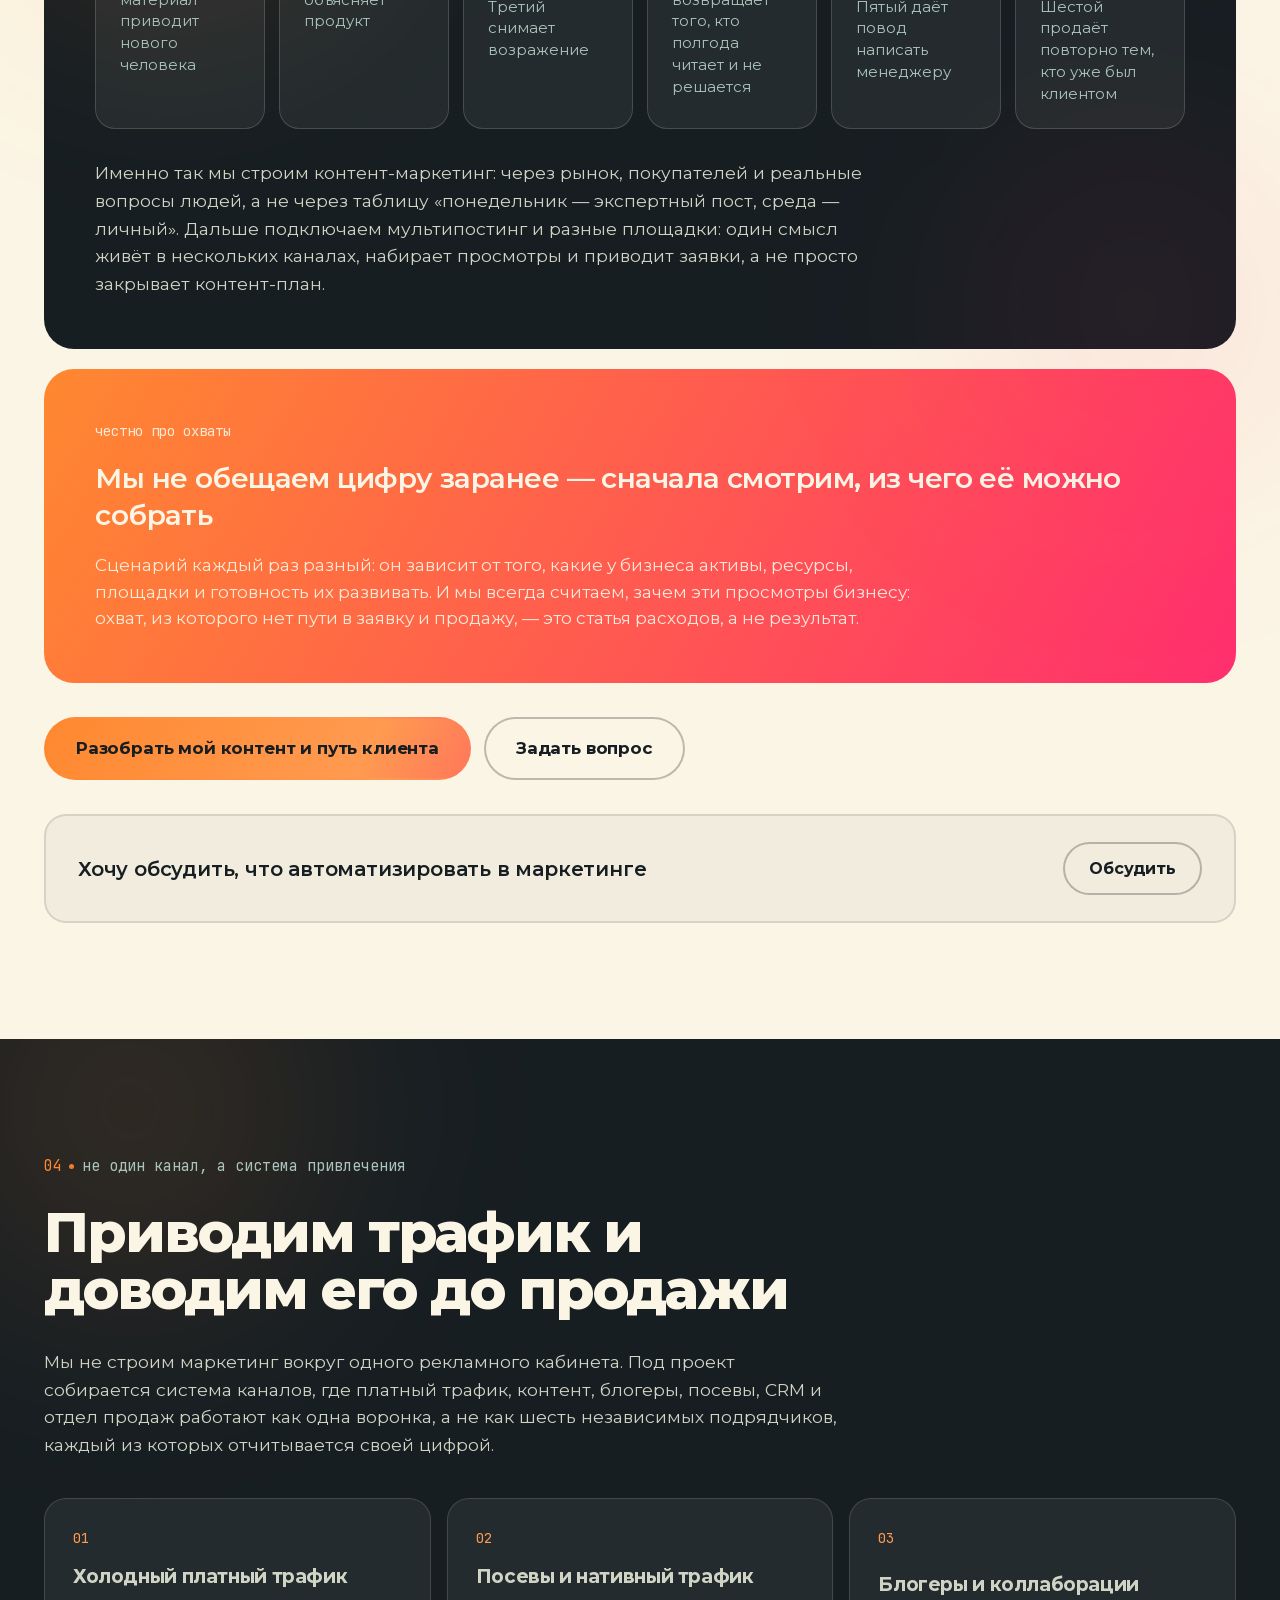
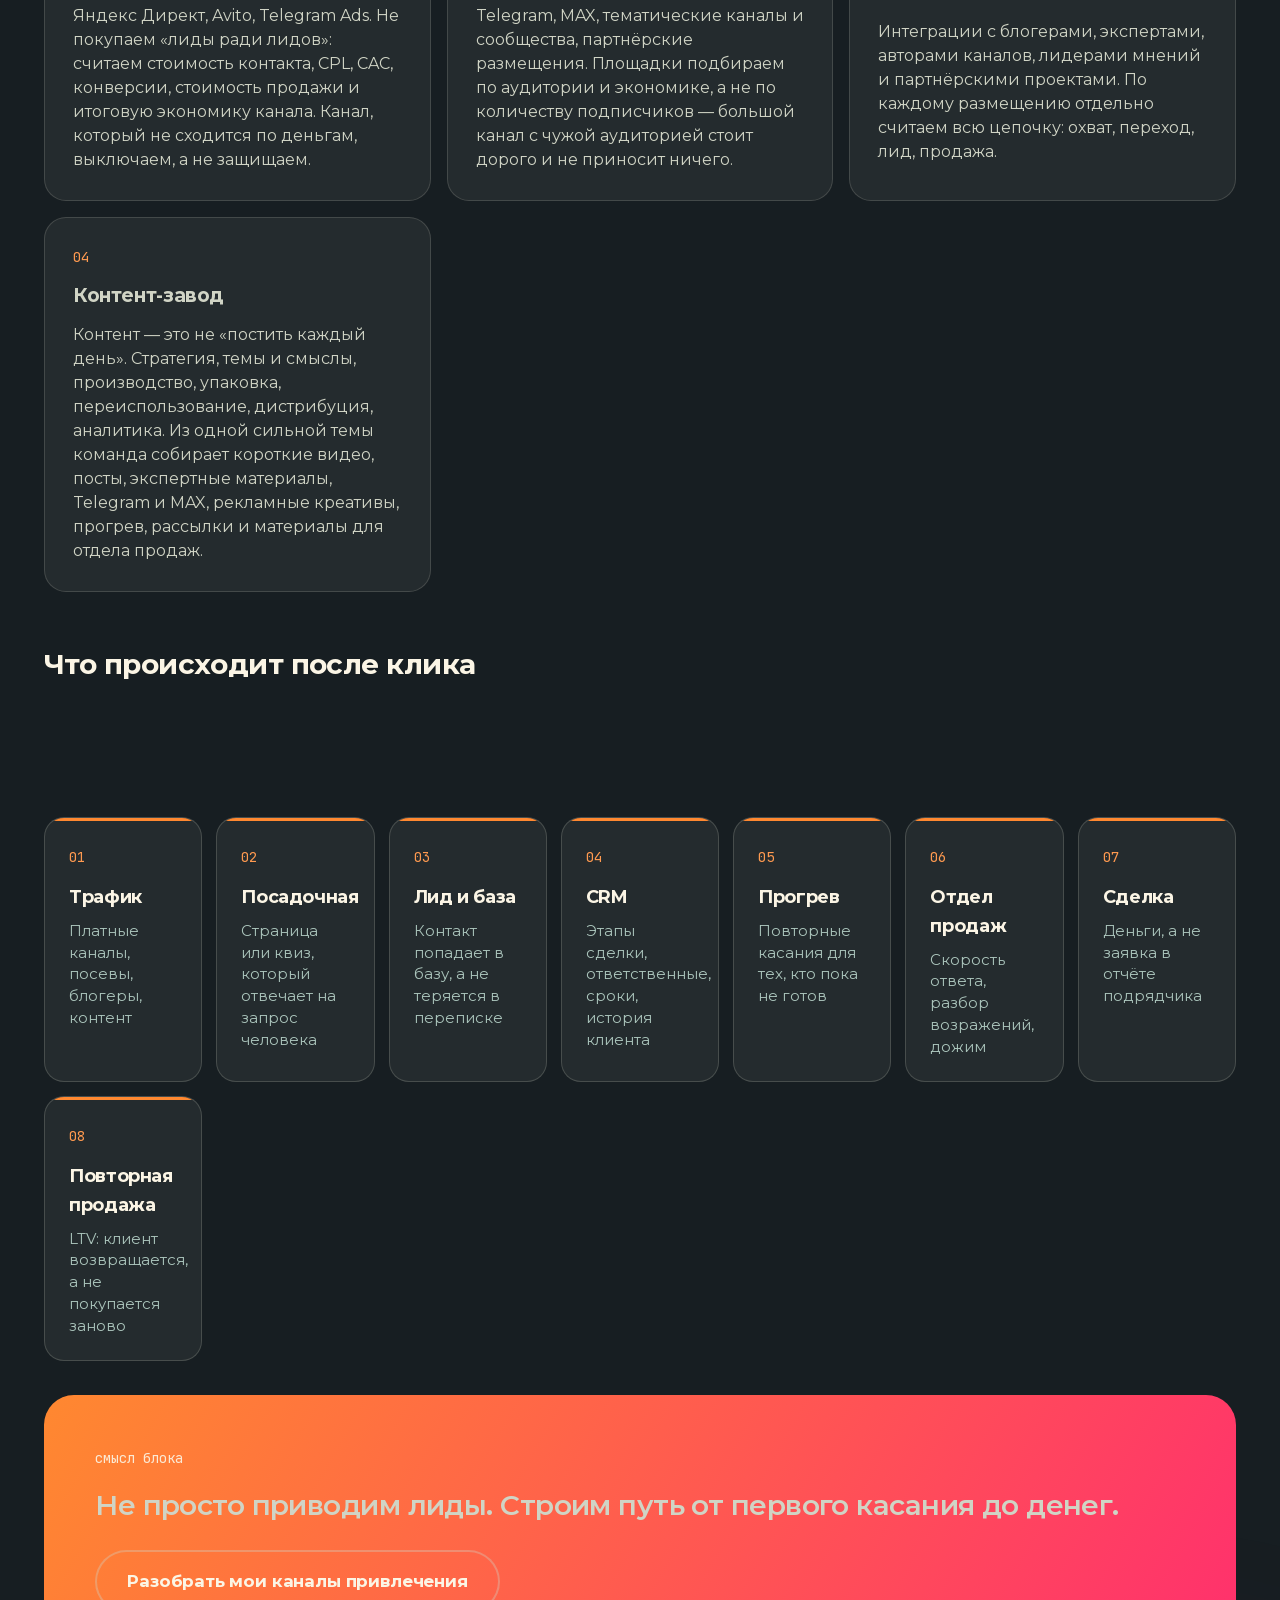
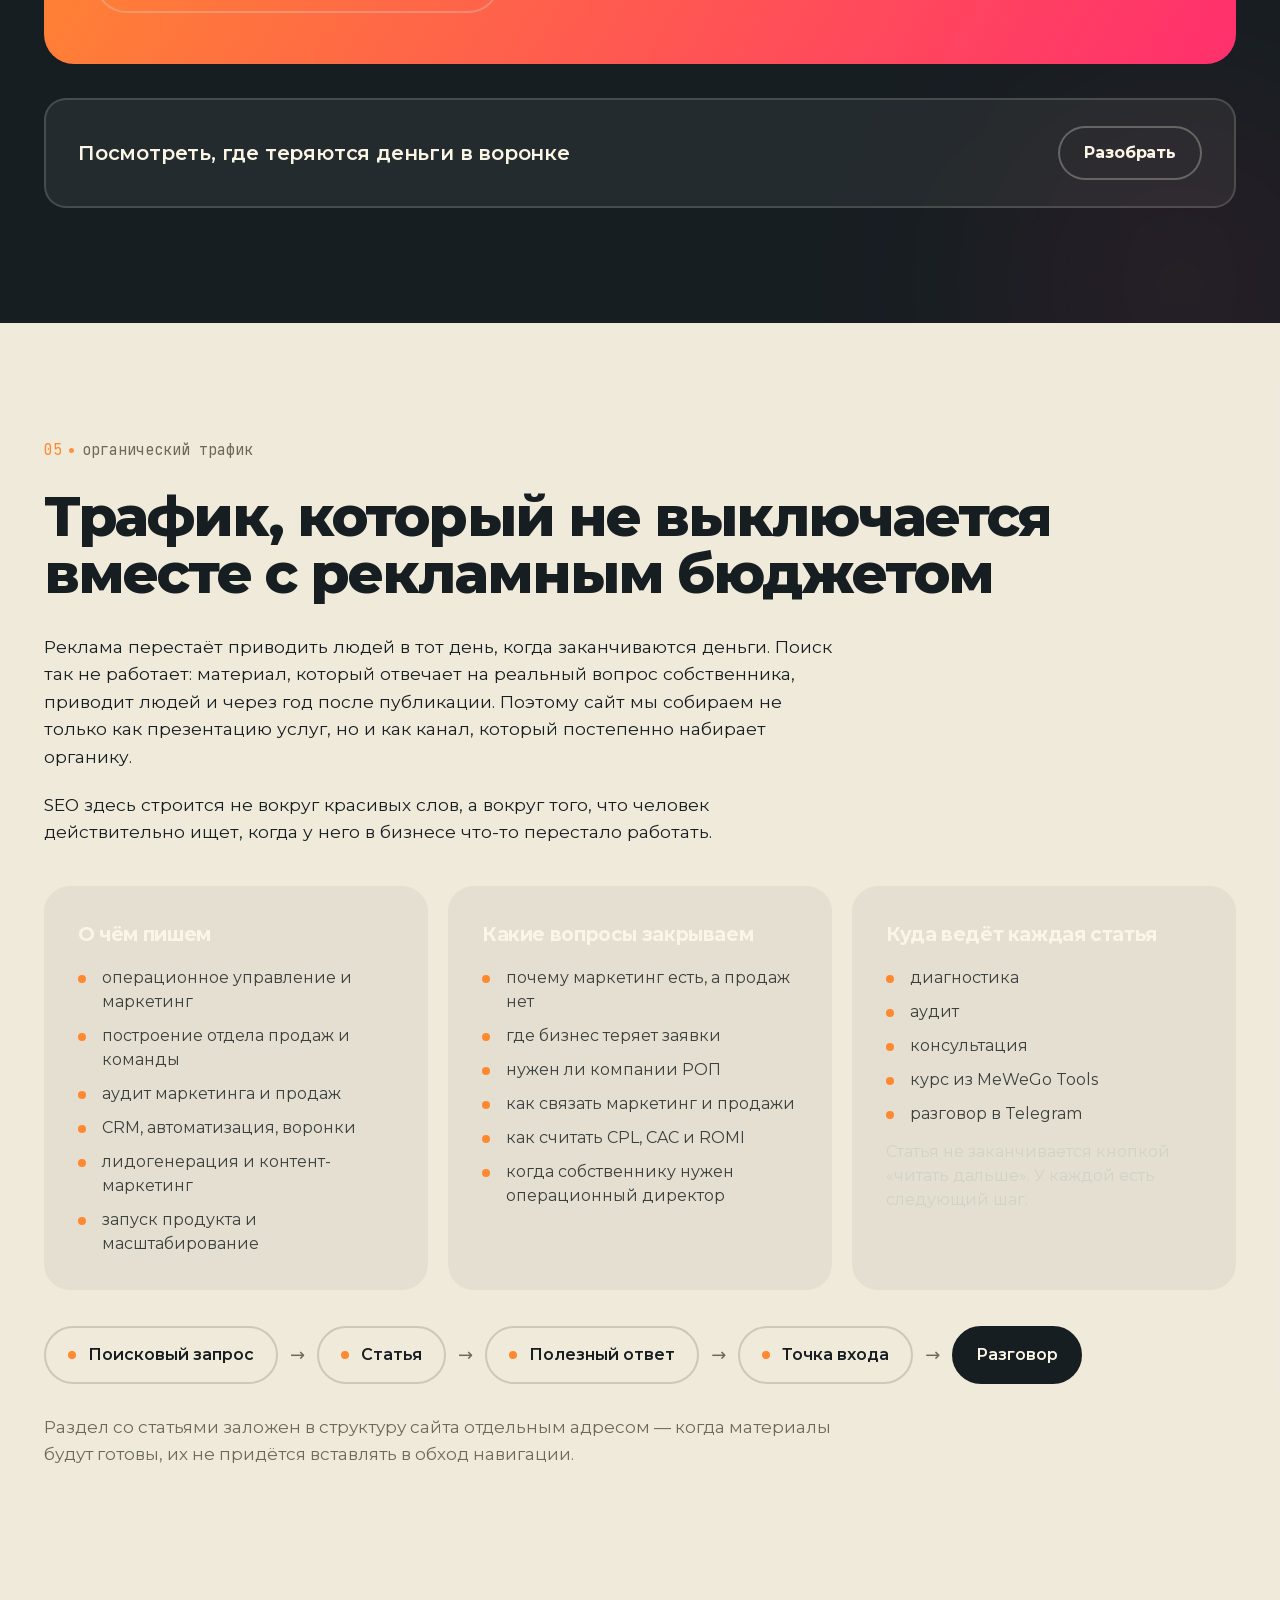
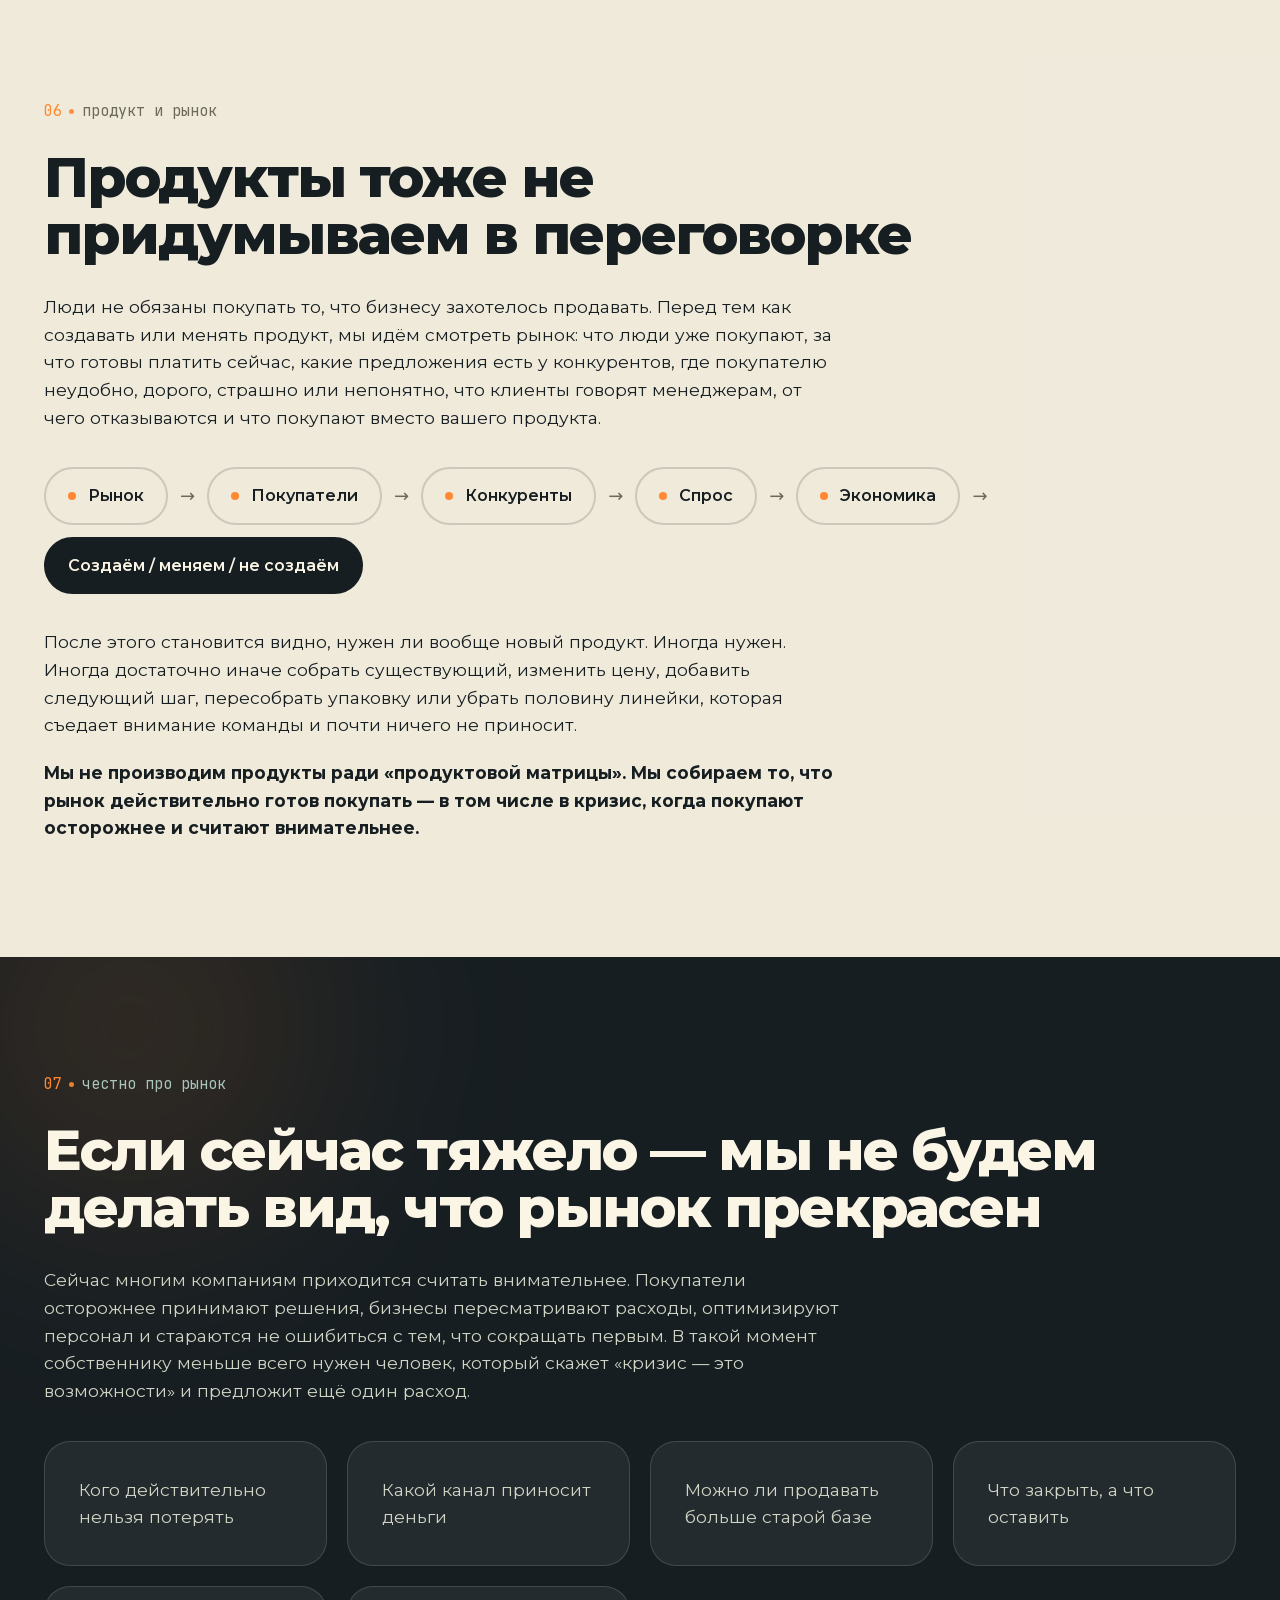
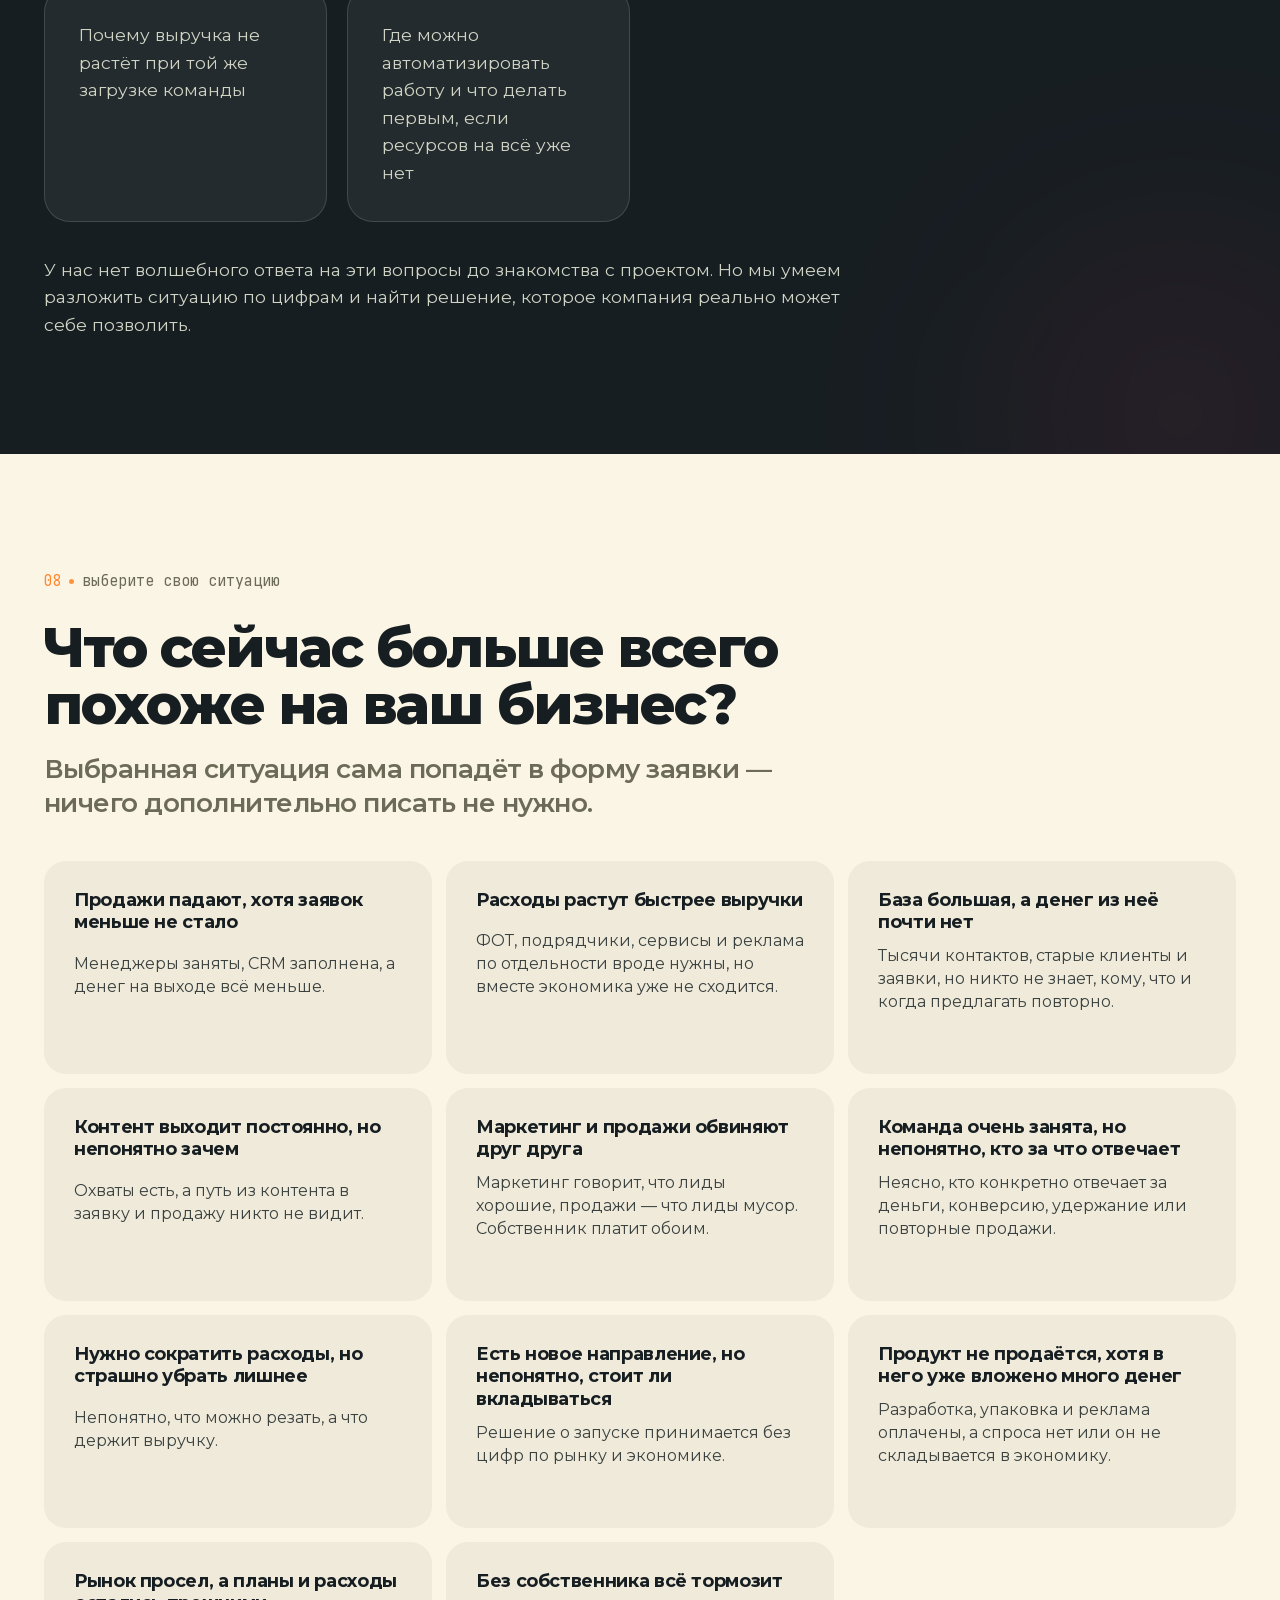
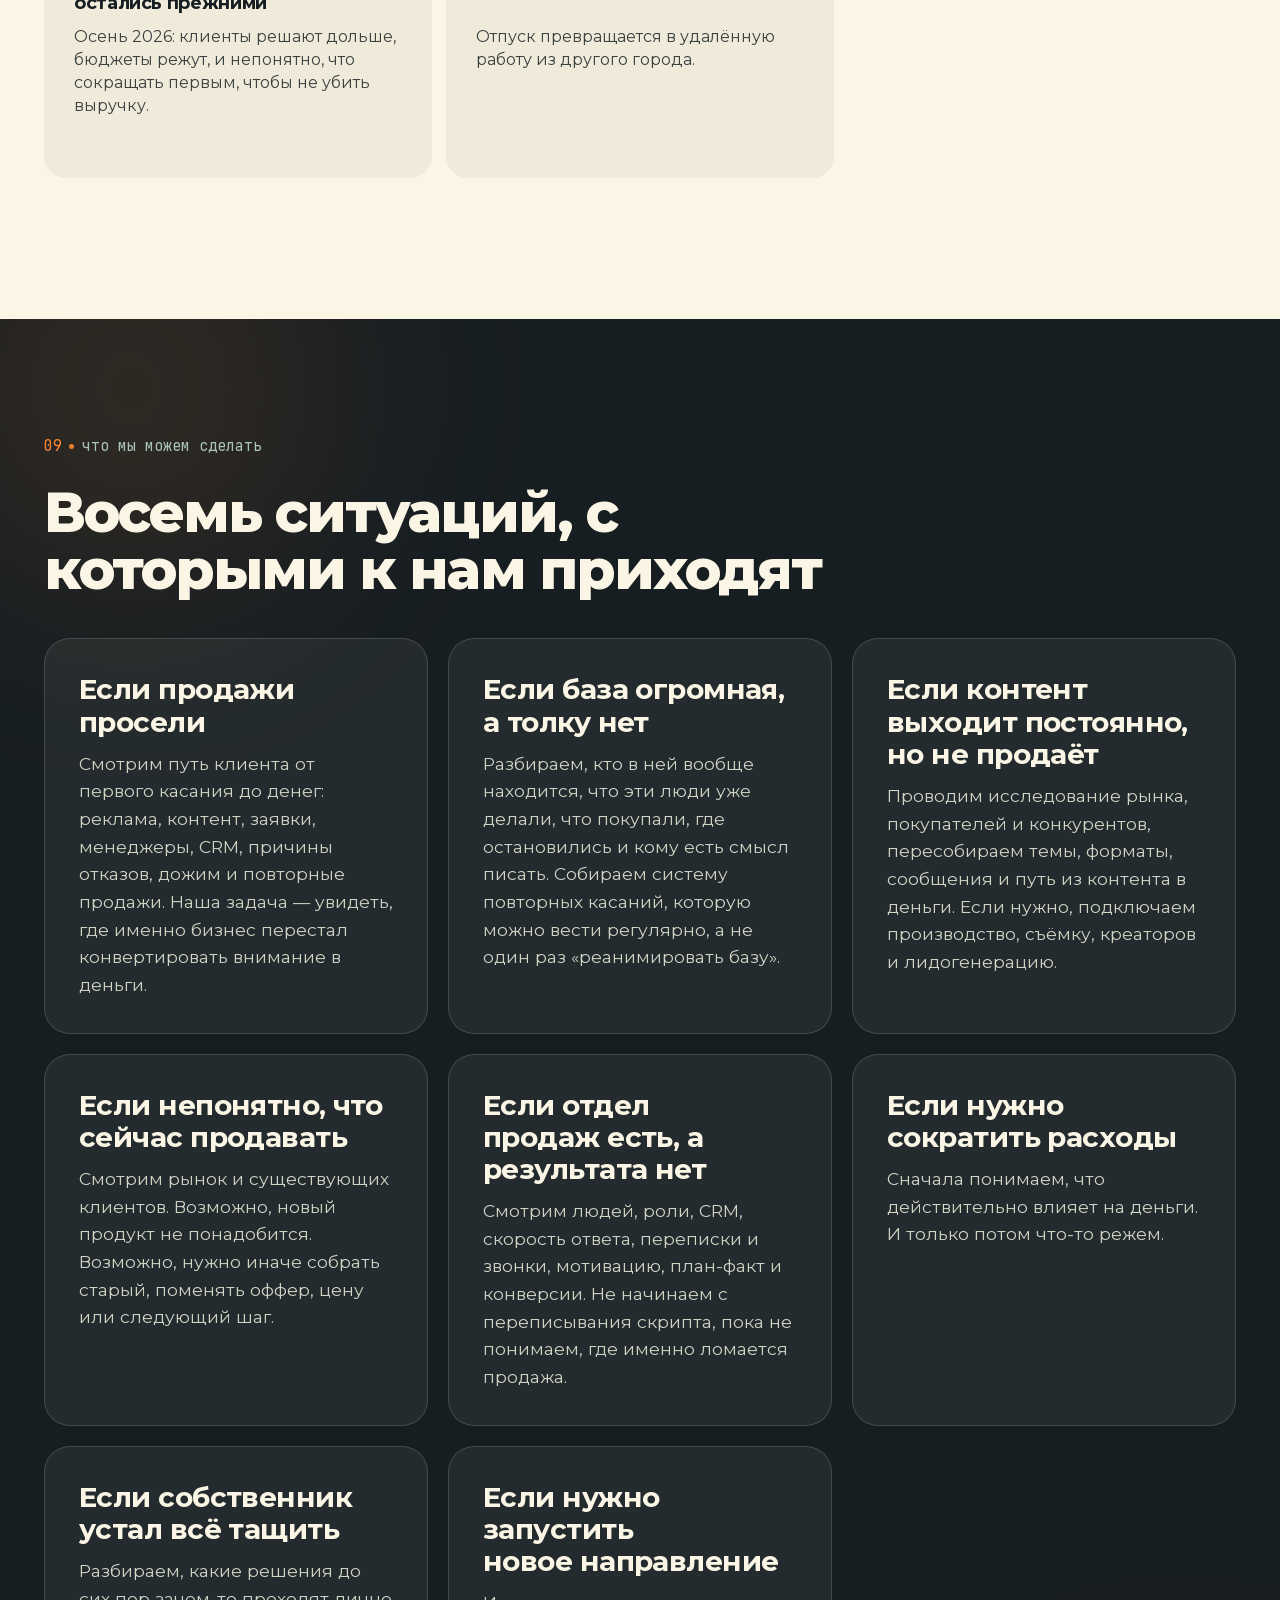
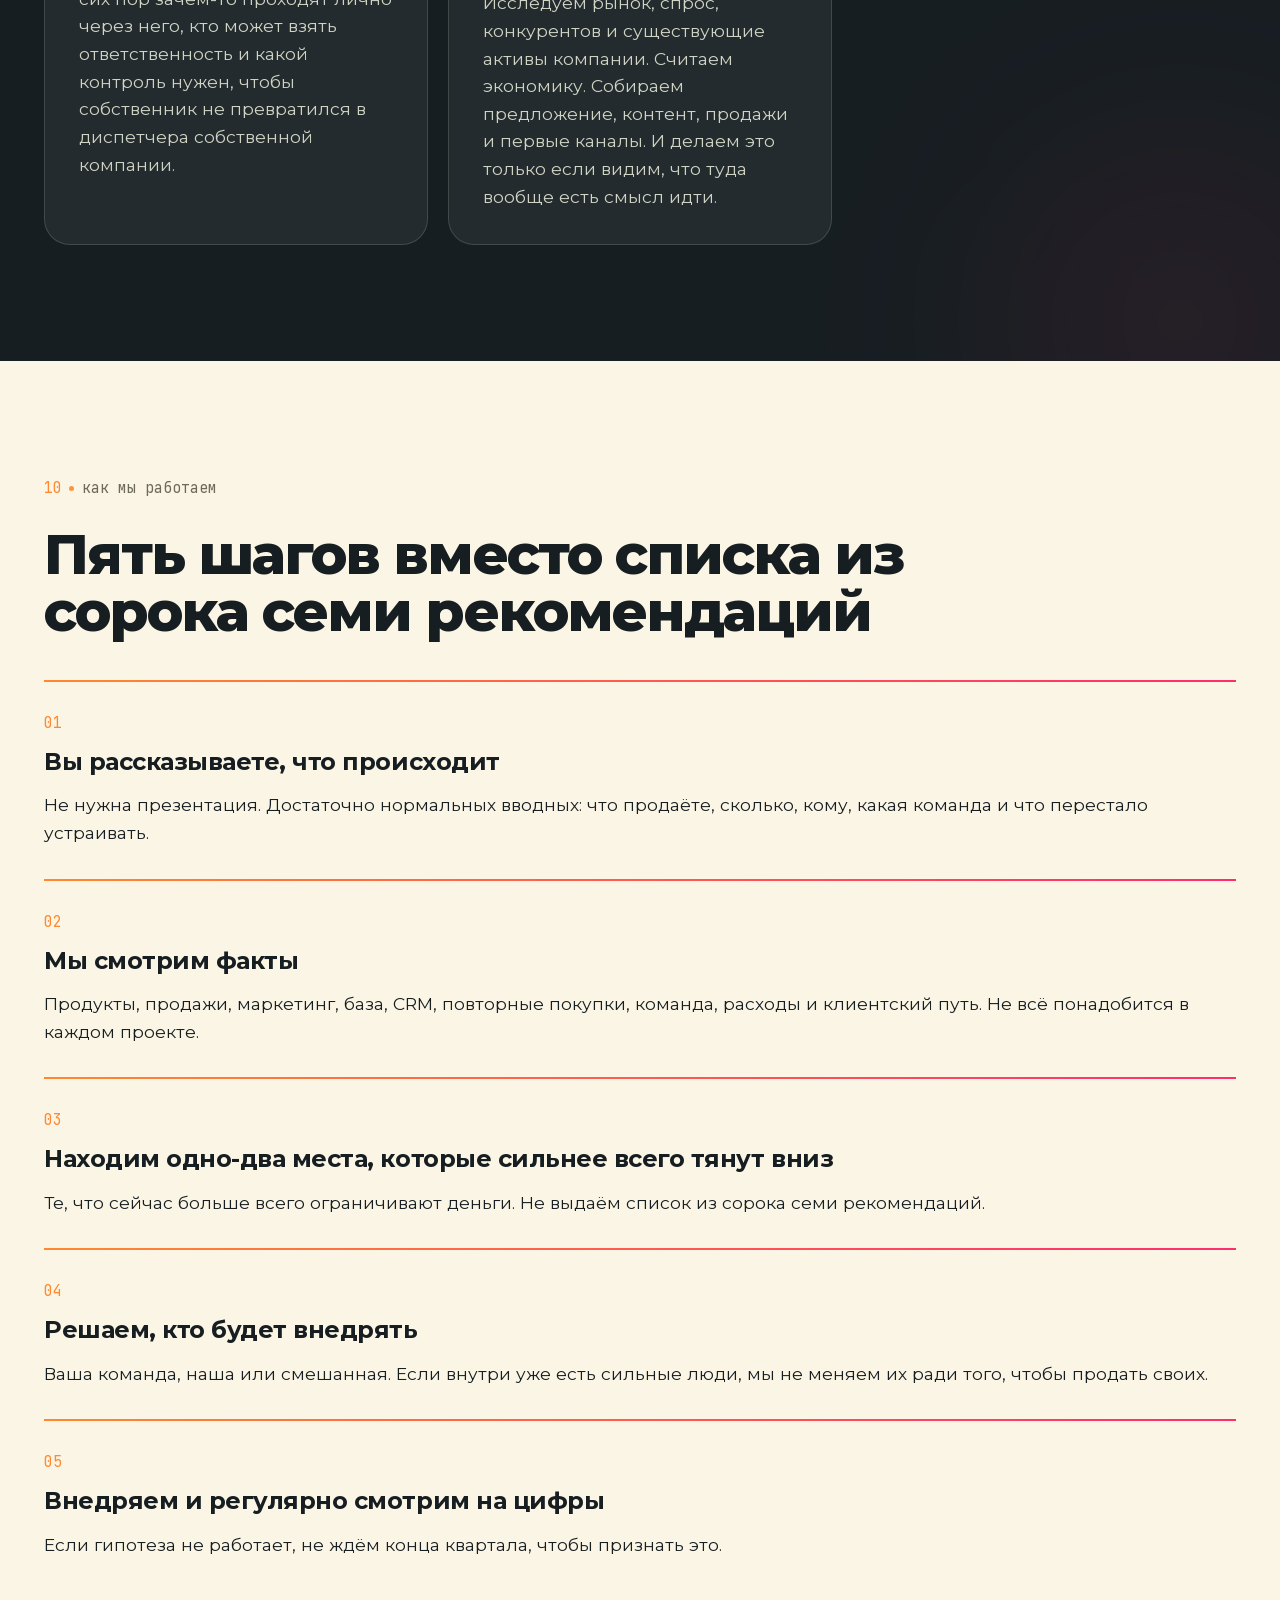
==== commit b133fb06: "Replace SVG logo with custom logo image - Added logo.png file with custom gradient logo design - Rep" ====
--- a/index.html
+++ b/index.html
@@ -21,7 +21,7 @@
 <link rel="preload" href="fonts/montserrat-cyrillic.woff2" as="font" type="font/woff2" crossorigin>
 <link rel="preload" href="fonts/montserrat-latin.woff2" as="font" type="font/woff2" crossorigin>
 <link rel="stylesheet" href="fonts.css">
-<link rel="icon" href="data:image/svg+xml,%3Csvg xmlns='http://www.w3.org/2000/svg' viewBox='0 0 120 120'%3E%3Crect width='120' height='120' rx='26' fill='%23171E22'/%3E%3Cpolyline points='30,80 50,80 60,55 80,55' fill='none' stroke='%23FF8830' stroke-width='9' stroke-linecap='round' stroke-linejoin='round'/%3E%3Ccircle cx='30' cy='80' r='9' fill='%23FF8830'/%3E%3Ccircle cx='86' cy='55' r='11' fill='none' stroke='%23FF8830' stroke-width='8'/%3E%3C/svg%3E">
+<link rel="icon" href="logo.png">
 <script type="application/ld+json">
 {
   "@context": "https://schema.org",
@@ -132,8 +132,7 @@
 .hdr__bar{max-width:1640px;display:flex;align-items:center;justify-content:space-between;gap:24px;padding:16px 24px;transition:padding var(--t)}
 .hdr.is-shrunk .hdr__bar{padding:10px 0}
 .logo{display:flex;align-items:center;gap:14px;min-width:0;flex:none}
-.logo__mark{width:38px;height:38px;flex:none}
-.logo__mark polyline,.logo__mark circle{transition:stroke var(--t)}
+.logo__mark{width:38px;height:38px;flex:none;object-fit:contain}
 .logo__text{display:flex;flex-direction:column;line-height:1;min-width:0}
 .logo__name{font-weight:800;font-size:21px;letter-spacing:-.02em;color:var(--canvas);white-space:nowrap}
 .logo__name b{font-weight:800;background:var(--grad);-webkit-background-clip:text;background-clip:text;color:transparent}
@@ -670,8 +669,7 @@
 .field input,.field select,.field textarea{transition:border-color var(--t),box-shadow var(--t),transform var(--t)}
 .field input:focus,.field select:focus,.field textarea:focus{transform:translateY(-1px)}
 
-/* логотип: маршрут в знаке подмигивает */
-.logo:hover .logo__mark polyline{stroke:var(--momentum)}
+/* логотип: подмигивает при наведении */
 .logo__mark{transition:transform var(--t)}
 .logo:hover .logo__mark{transform:translateY(-2px) rotate(-3deg)}
 
@@ -768,12 +766,7 @@
 <header class="hdr" id="hdr">
   <div class="hdr__bar">
     <a class="logo" href="#top" aria-label="MeWeGo Growth — на главную">
-      <svg class="logo__mark" viewBox="0 0 120 120" aria-hidden="true">
-        <rect width="120" height="120" rx="28" fill="rgba(251,245,229,.08)"></rect>
-        <polyline points="28,84 48,84 60,54 82,54" fill="none" stroke="#FF8830" stroke-width="9" stroke-linecap="round" stroke-linejoin="round"></polyline>
-        <circle cx="28" cy="84" r="9" fill="#FF8830"></circle>
-        <circle cx="90" cy="54" r="12" fill="none" stroke="#FF8830" stroke-width="8"></circle>
-      </svg>
+      <img class="logo__mark" src="logo.png" alt="MeWeGo Growth logo" width="38" height="38">
       <span class="logo__text">
         <span class="logo__name">MeWeGo <b>Growth</b></span>
         </span>
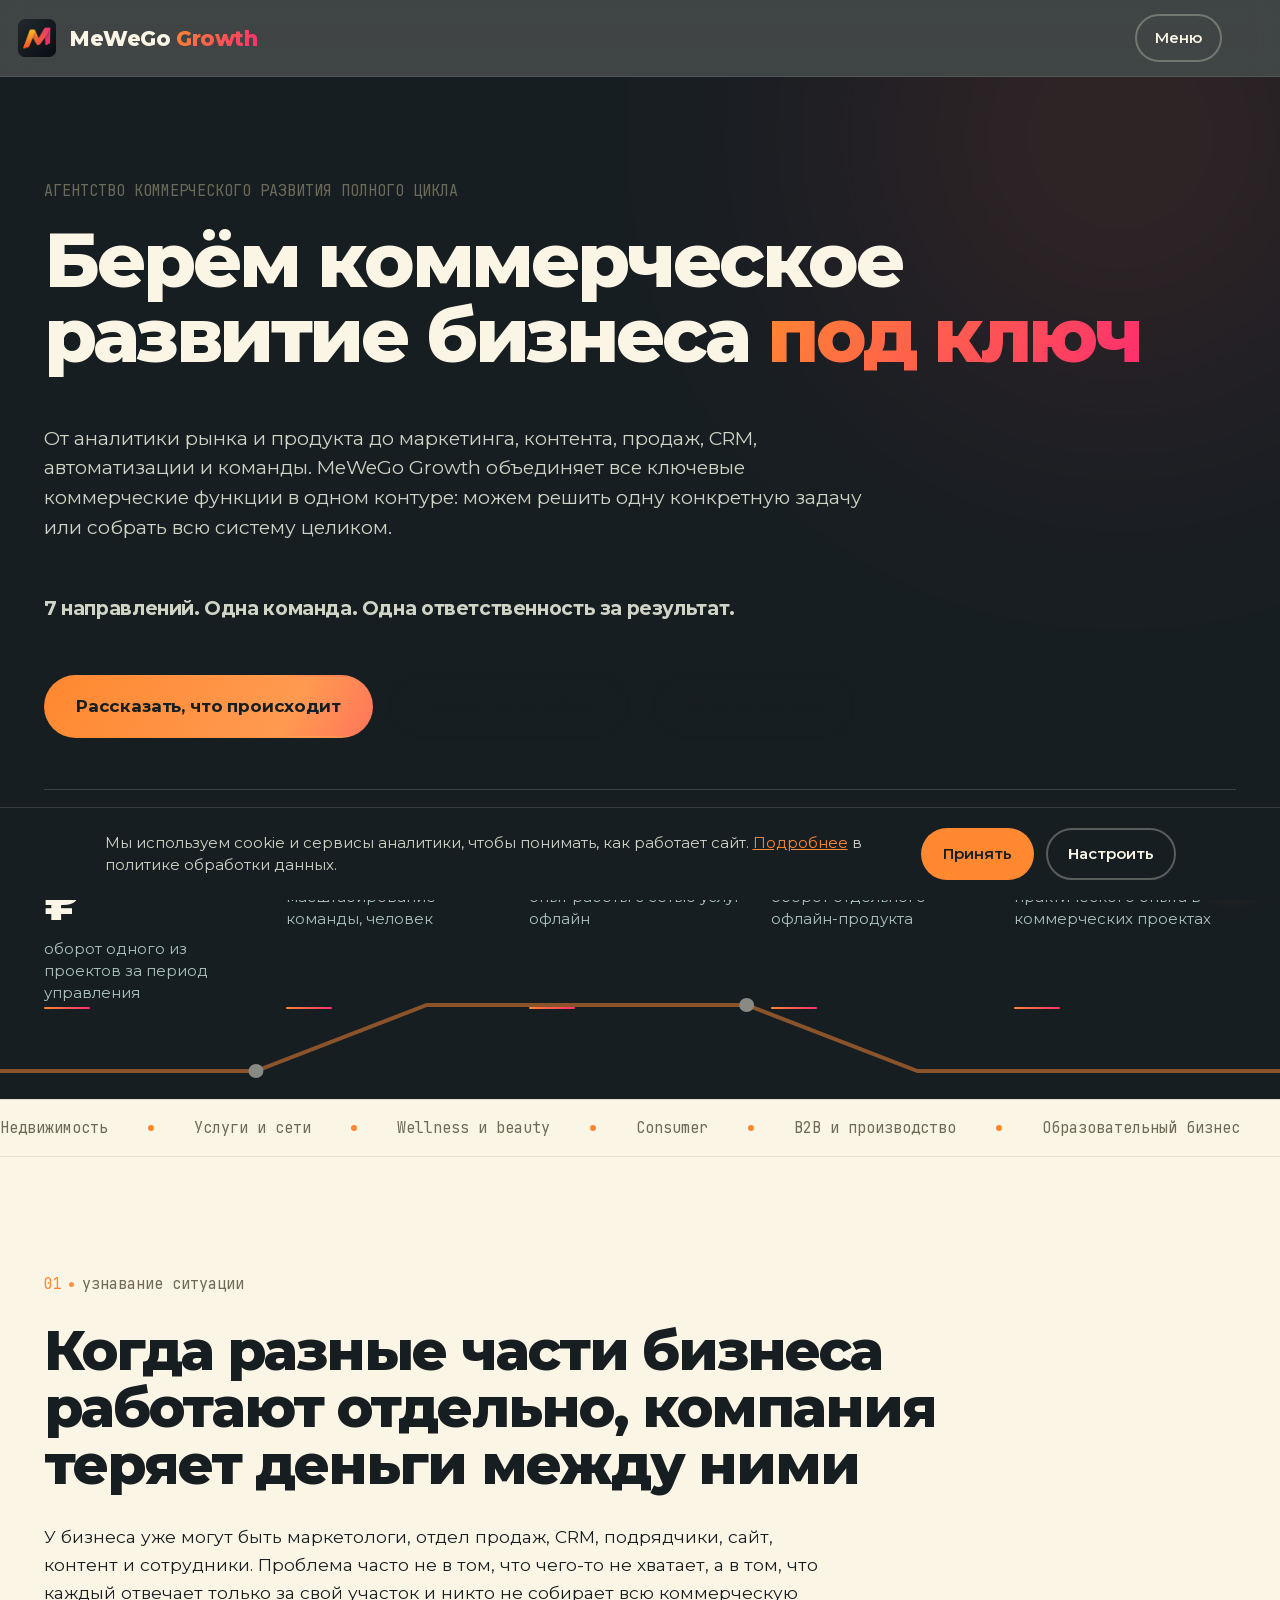
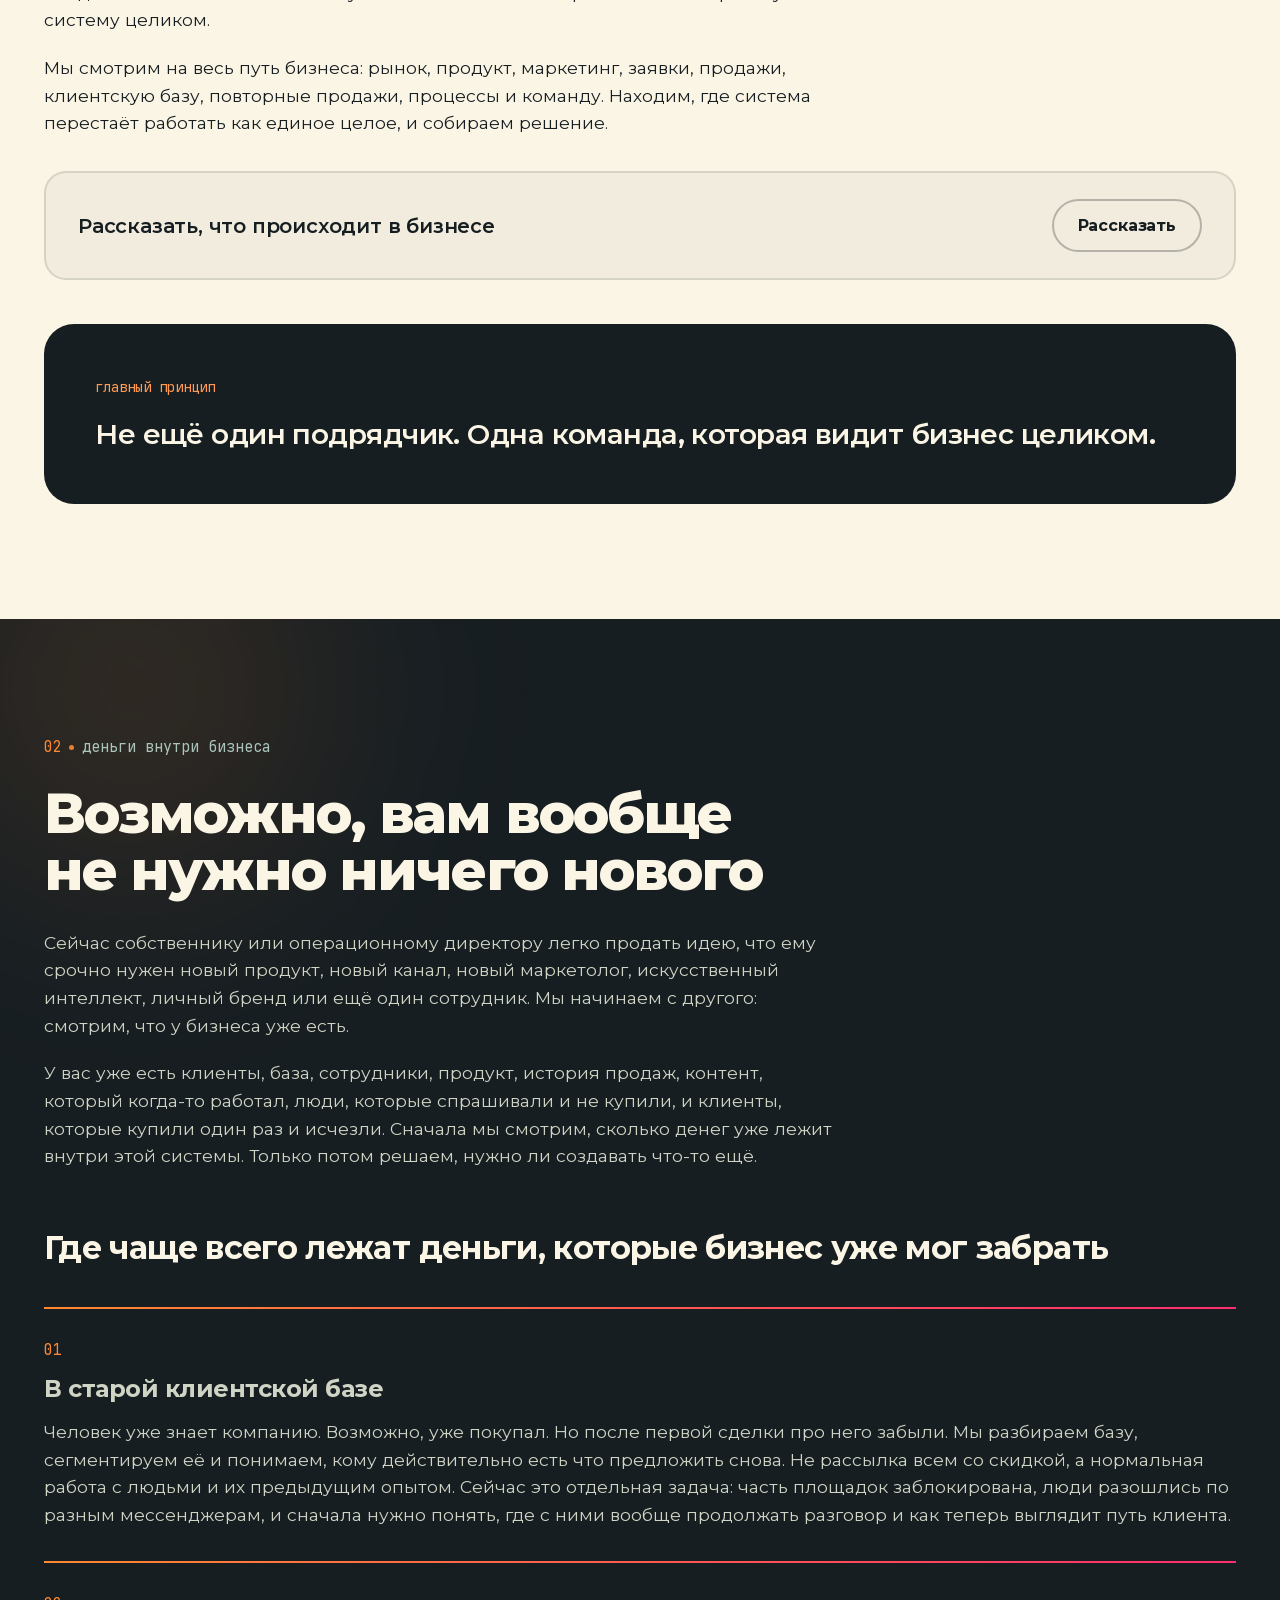
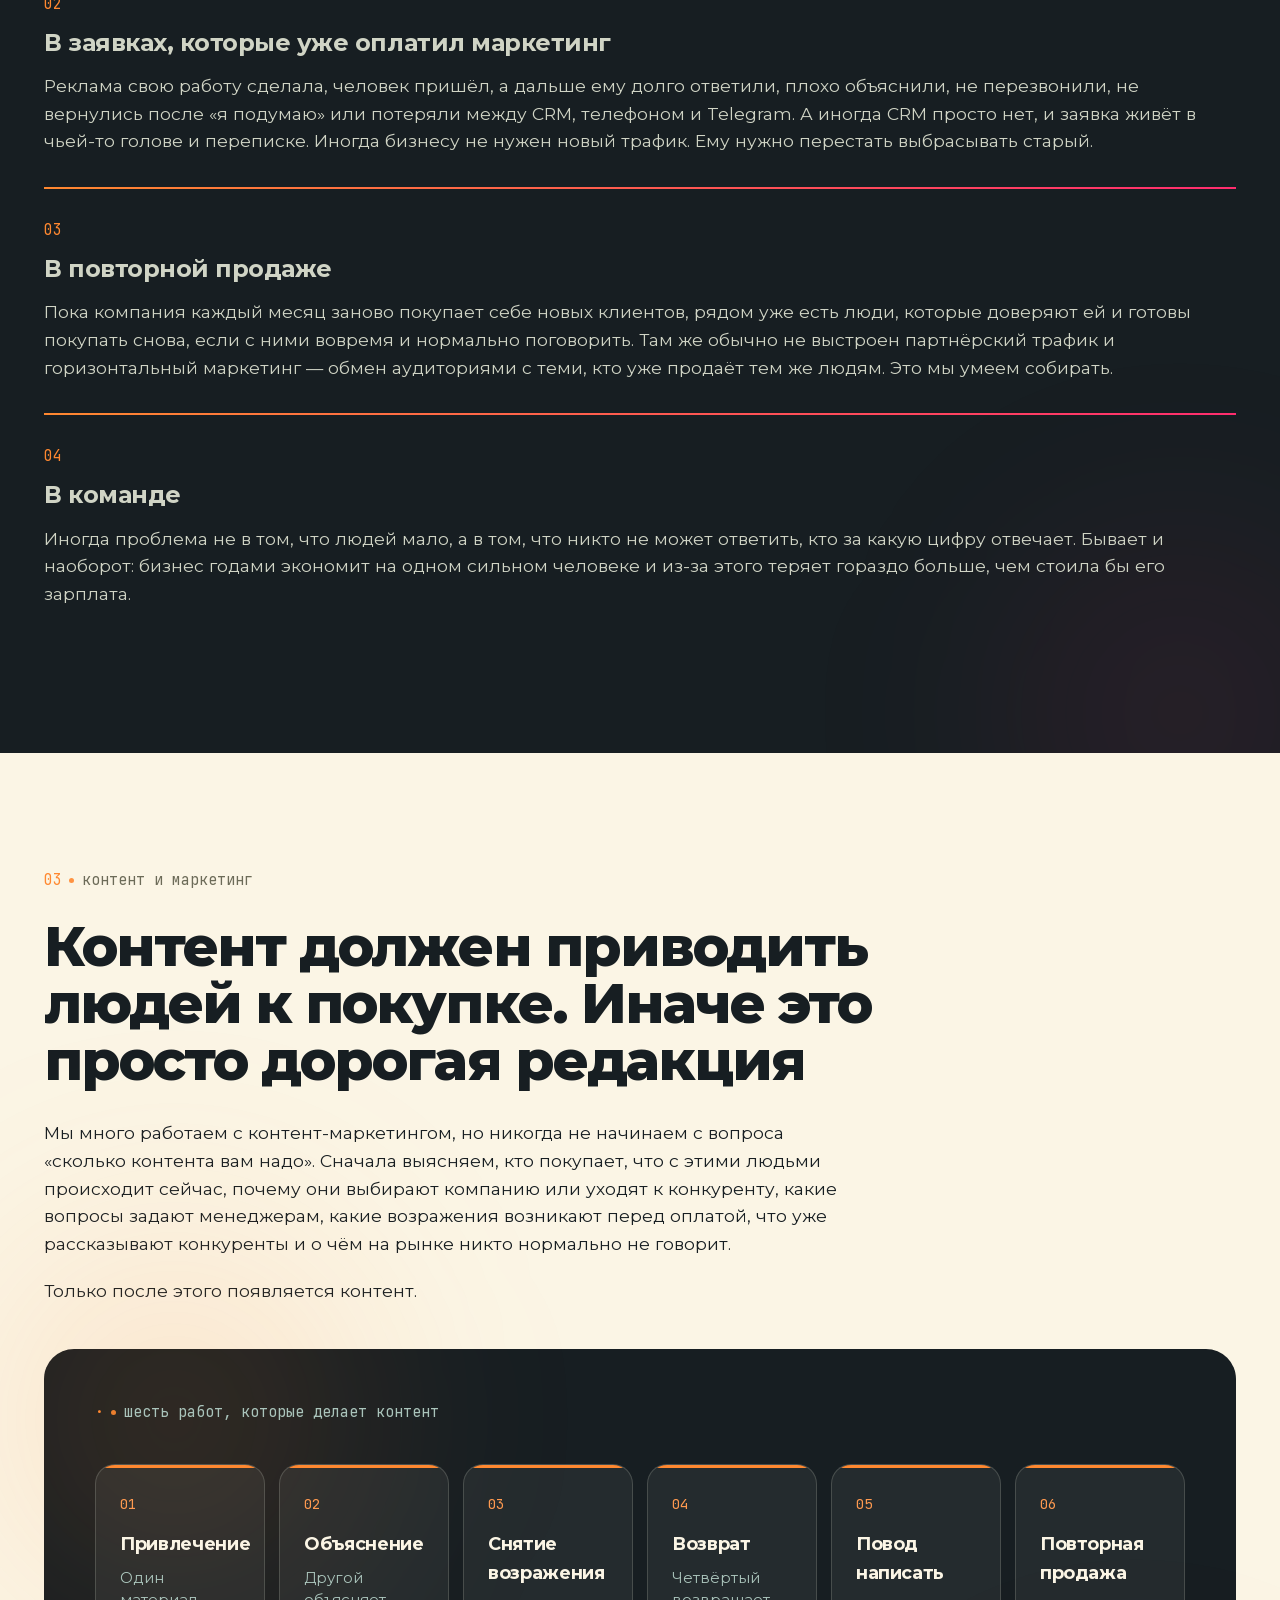
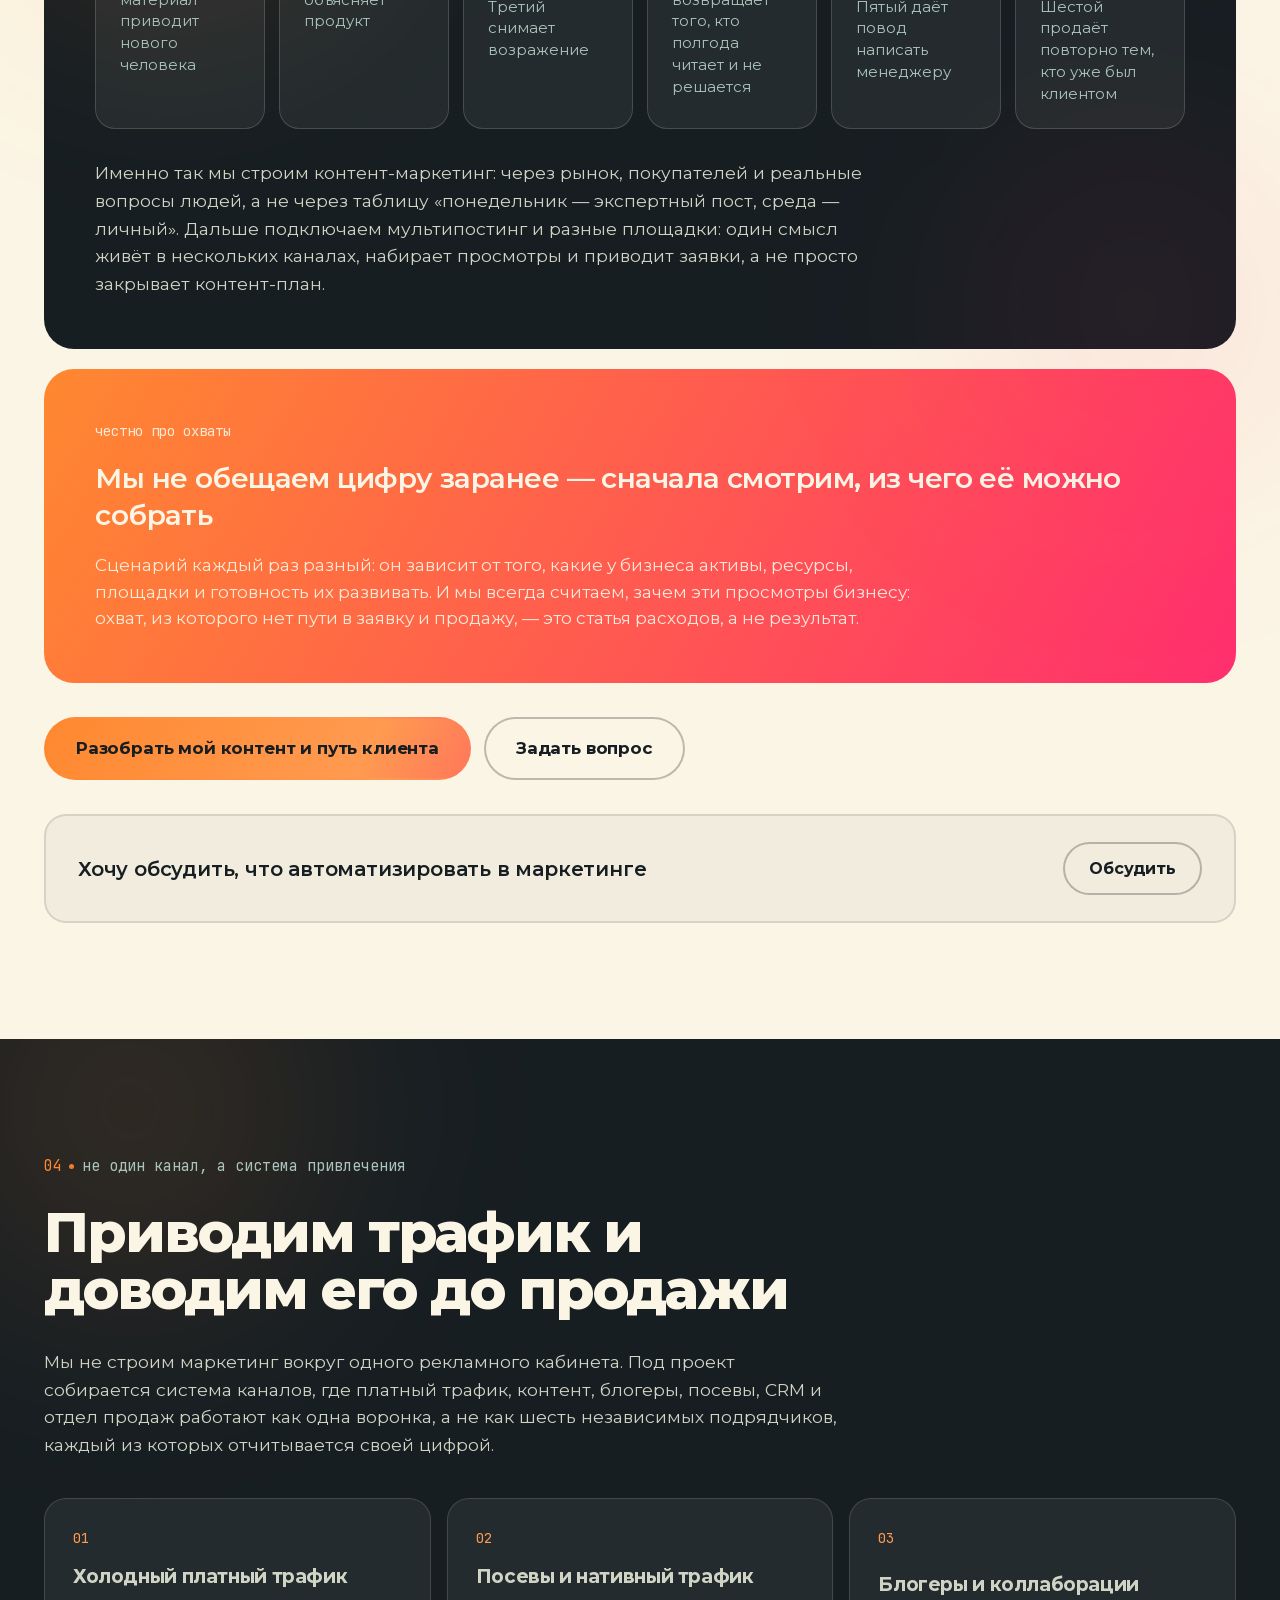
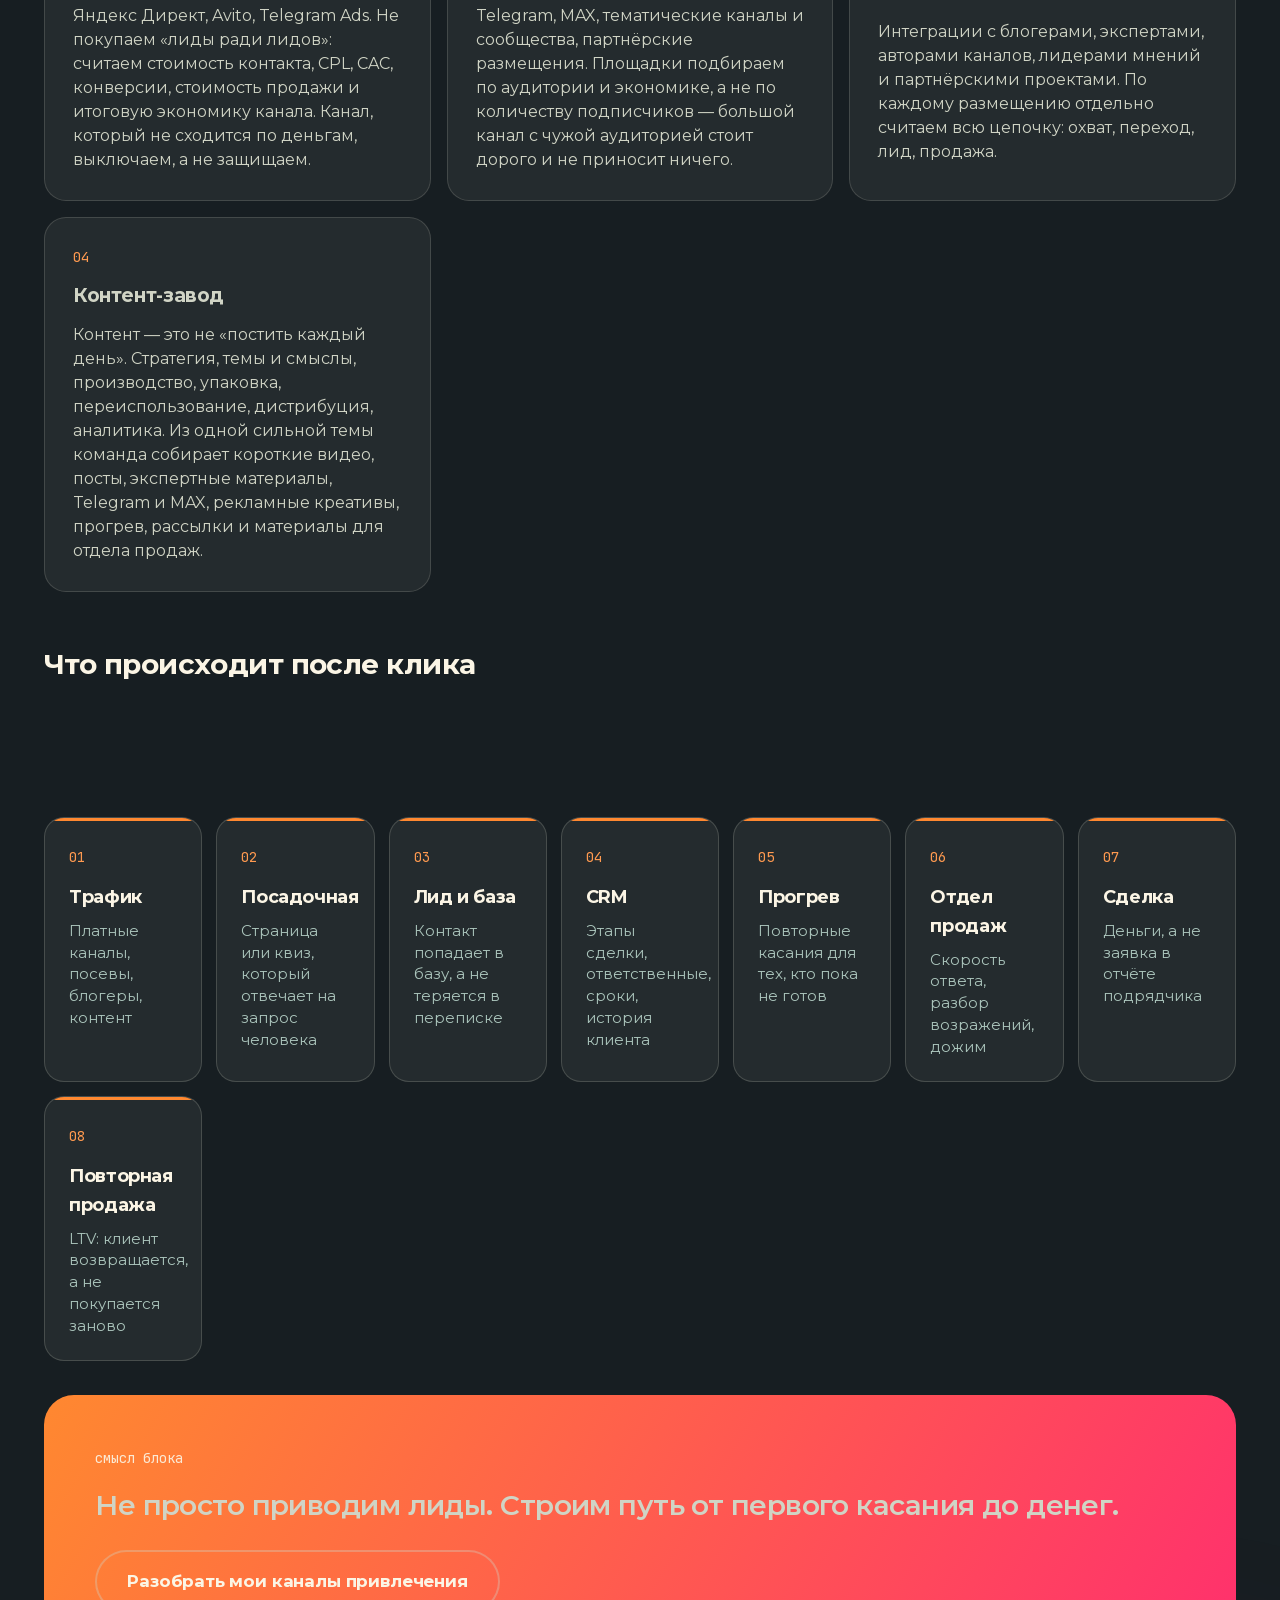
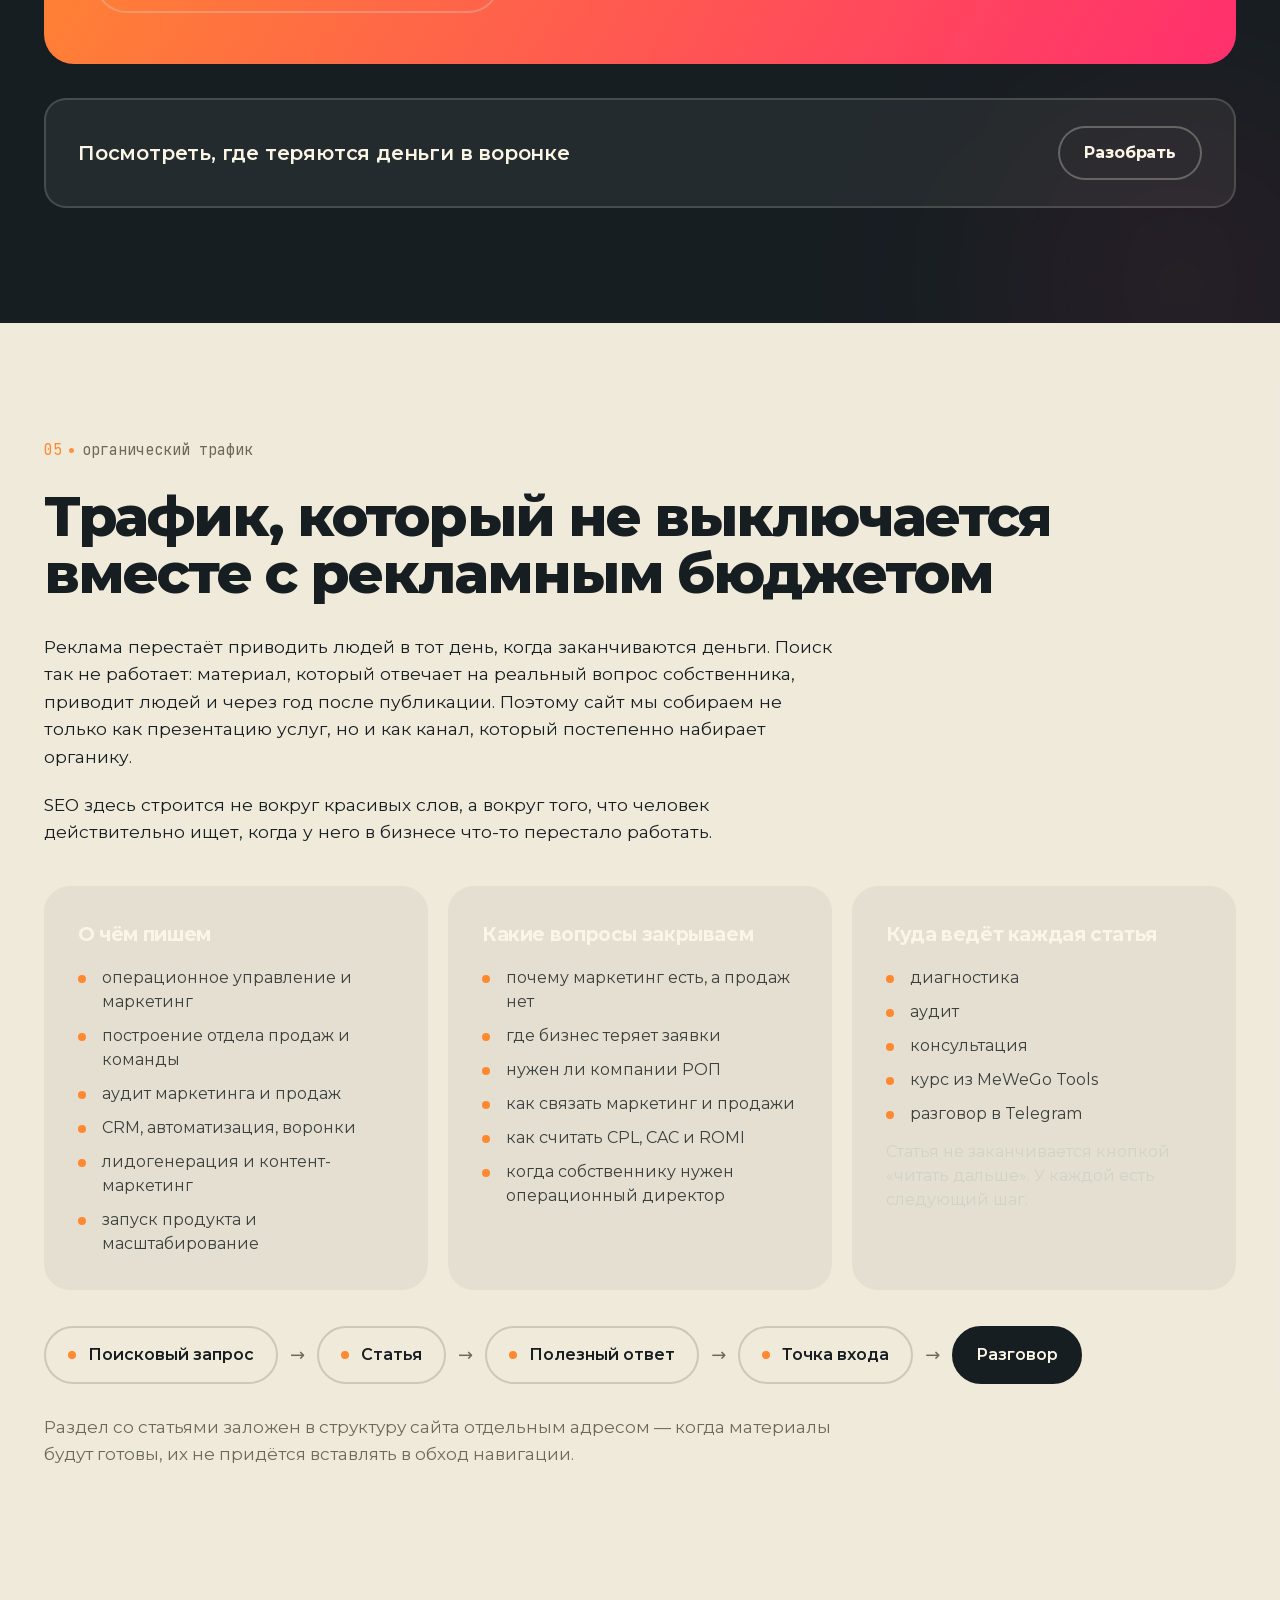
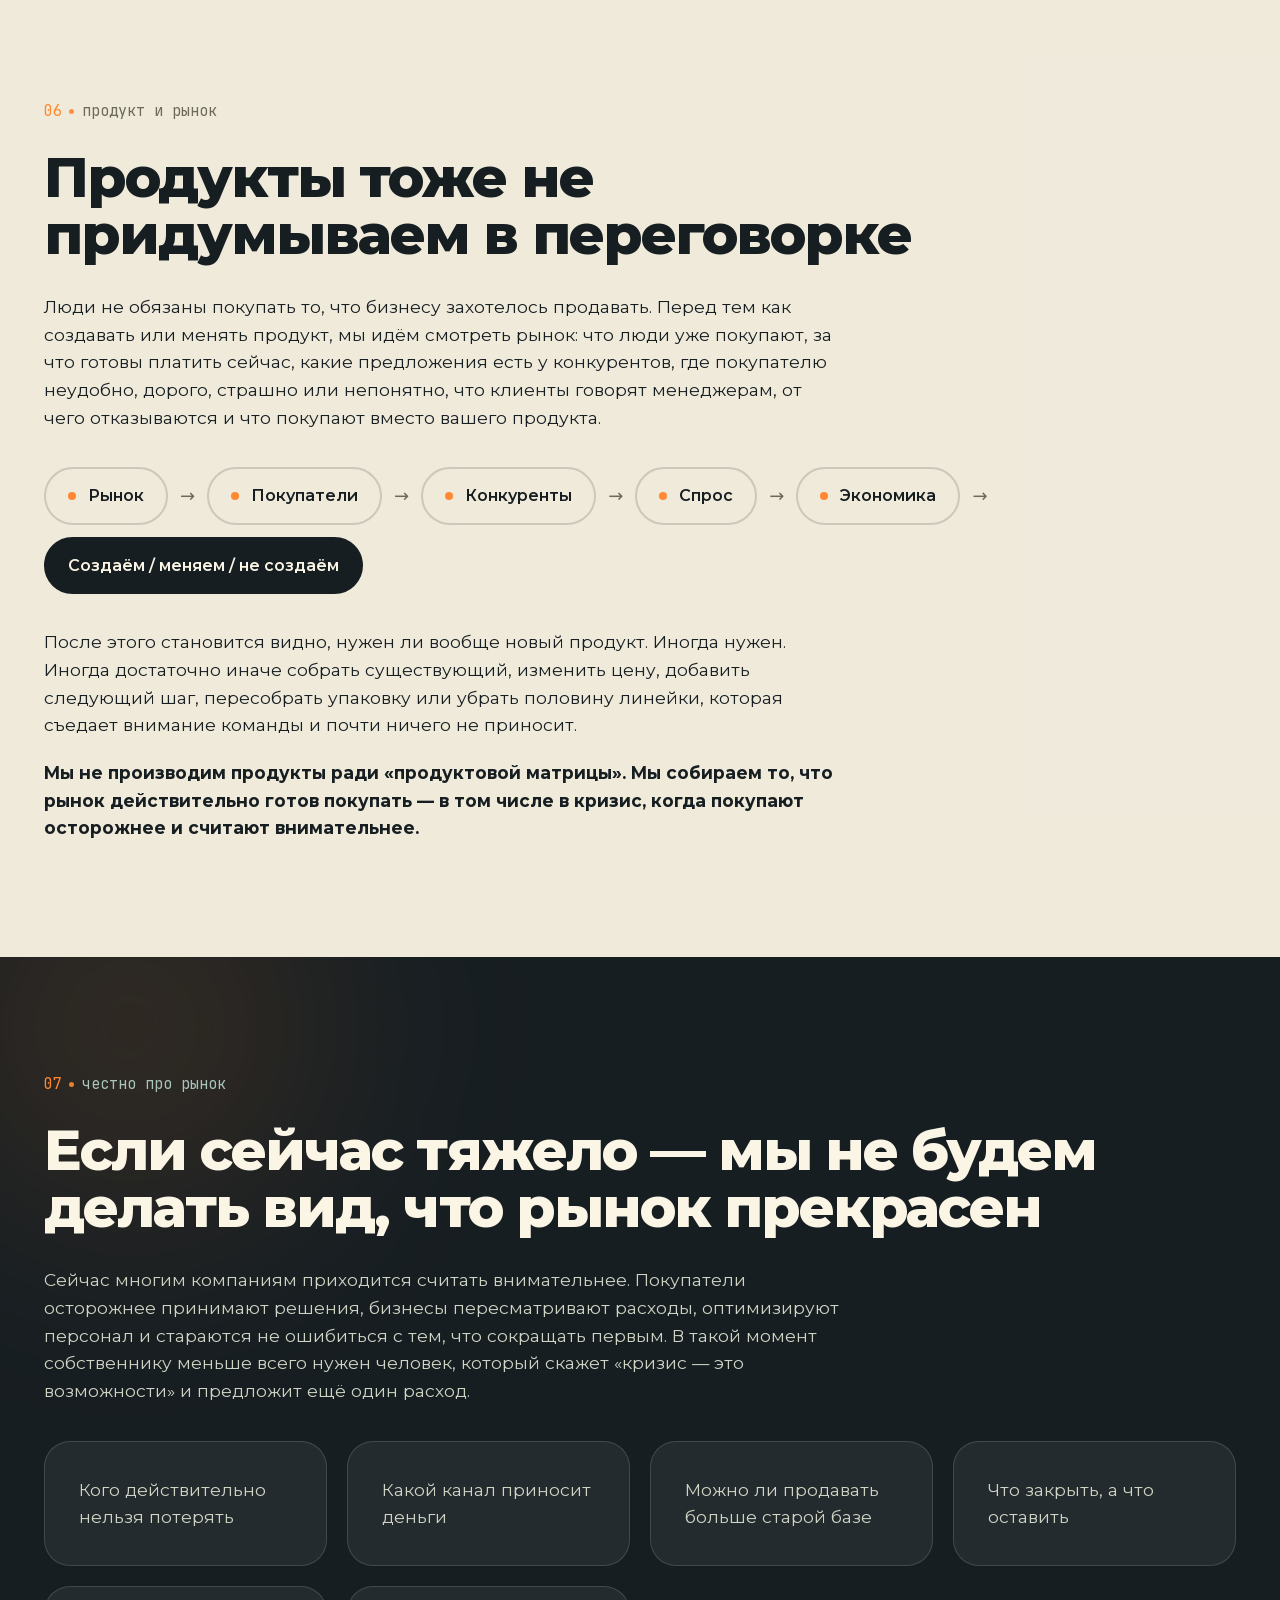
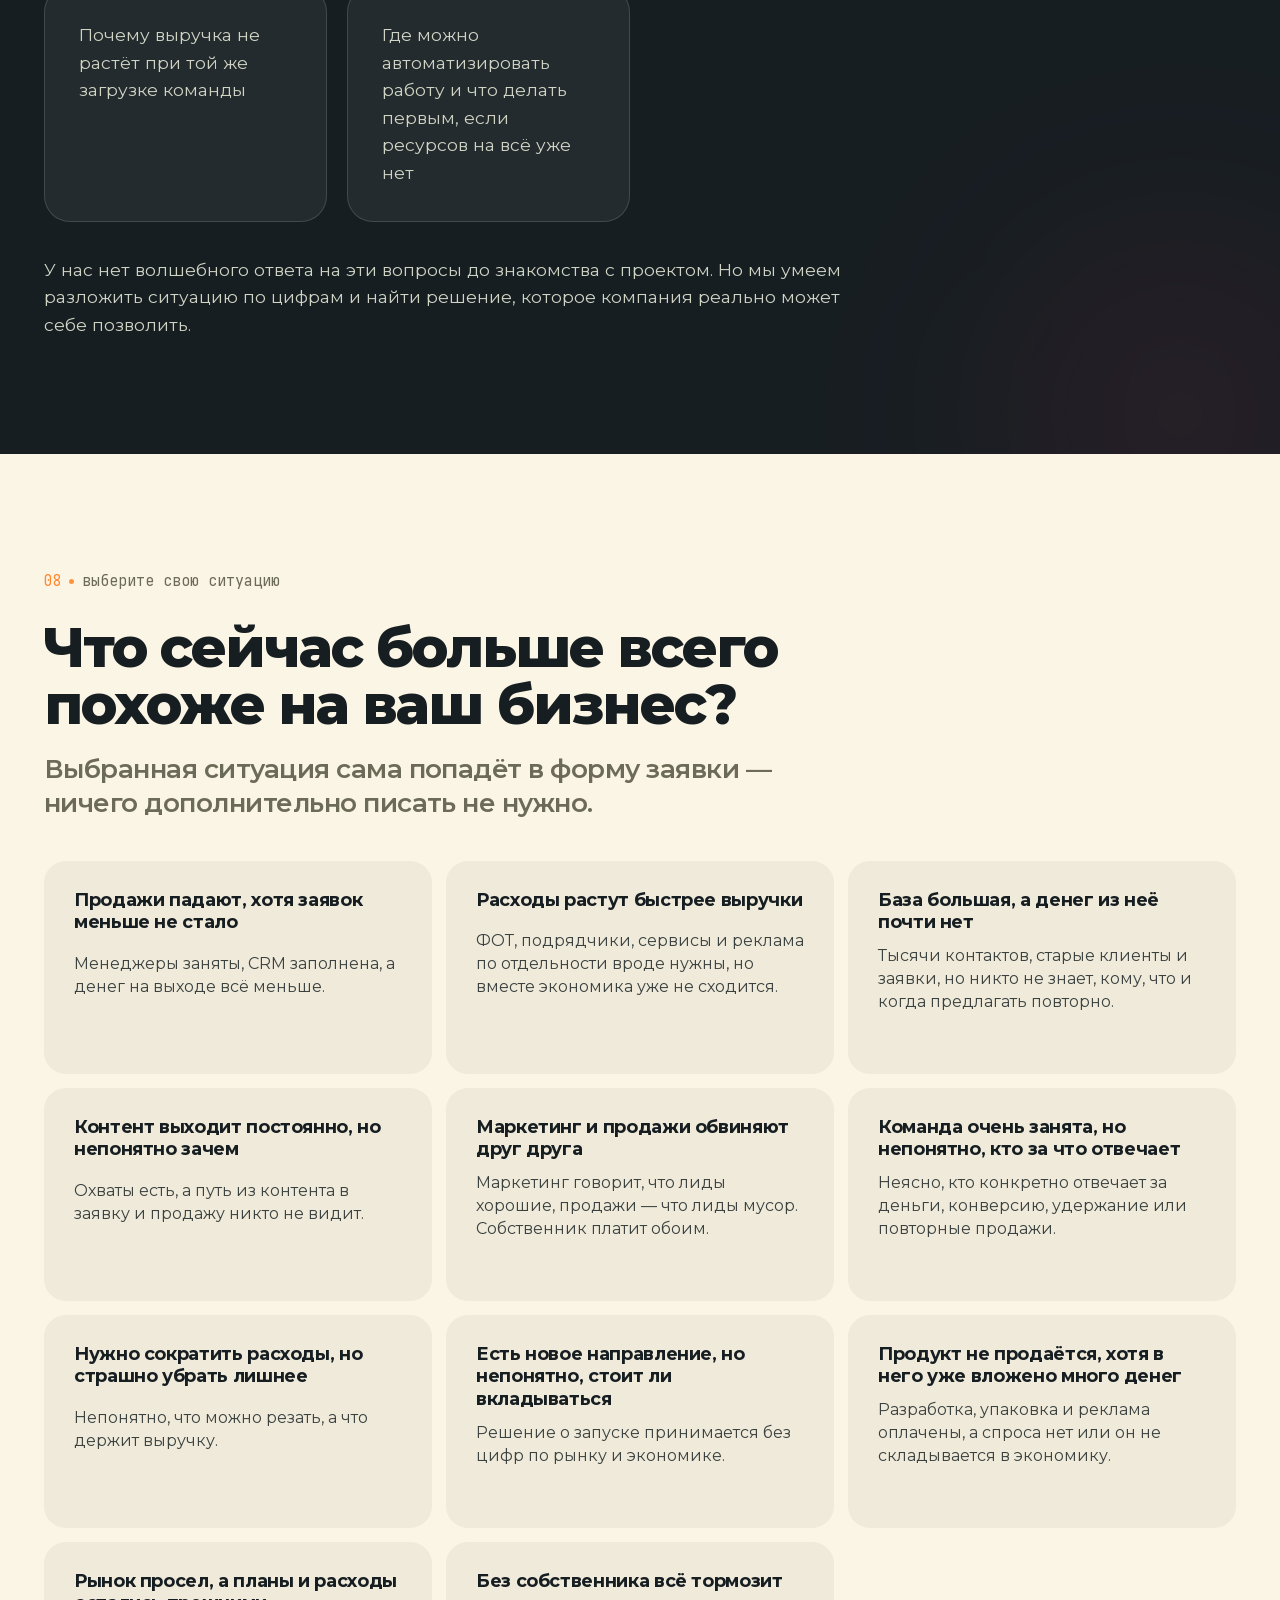
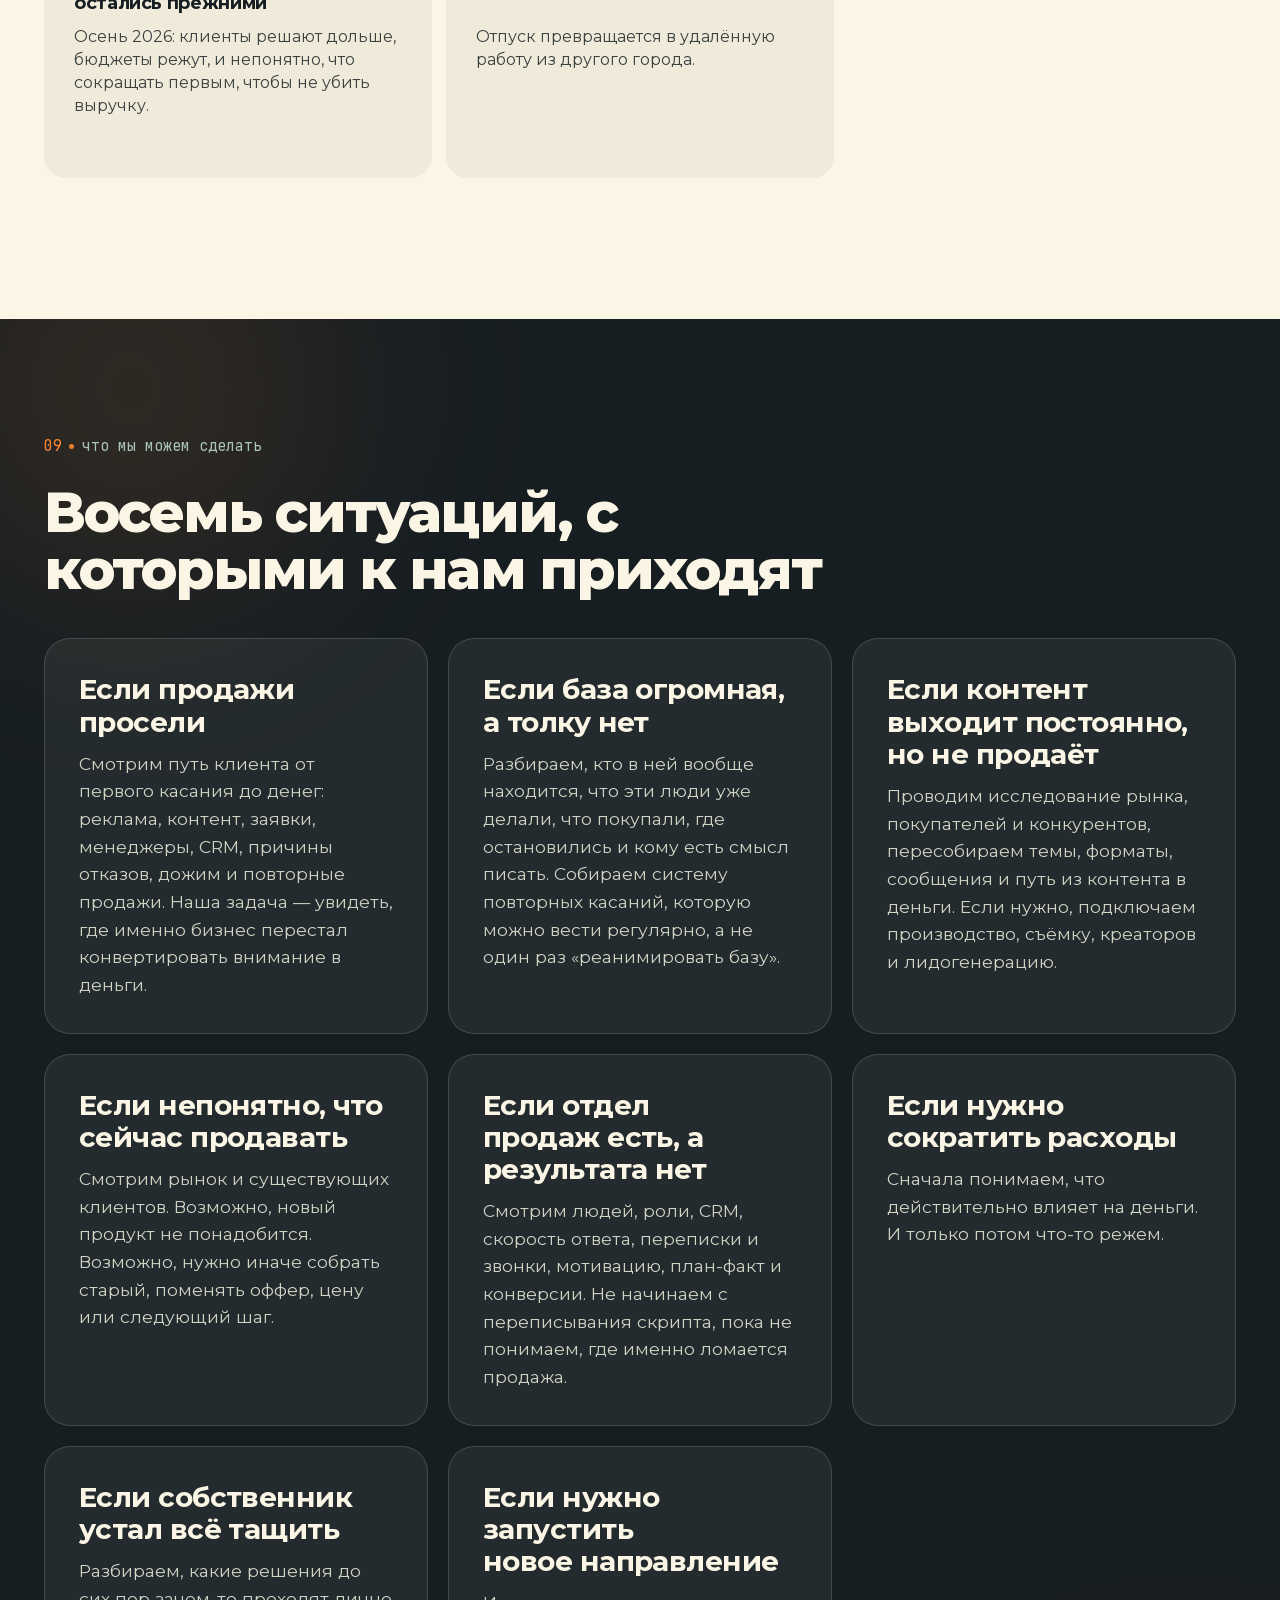
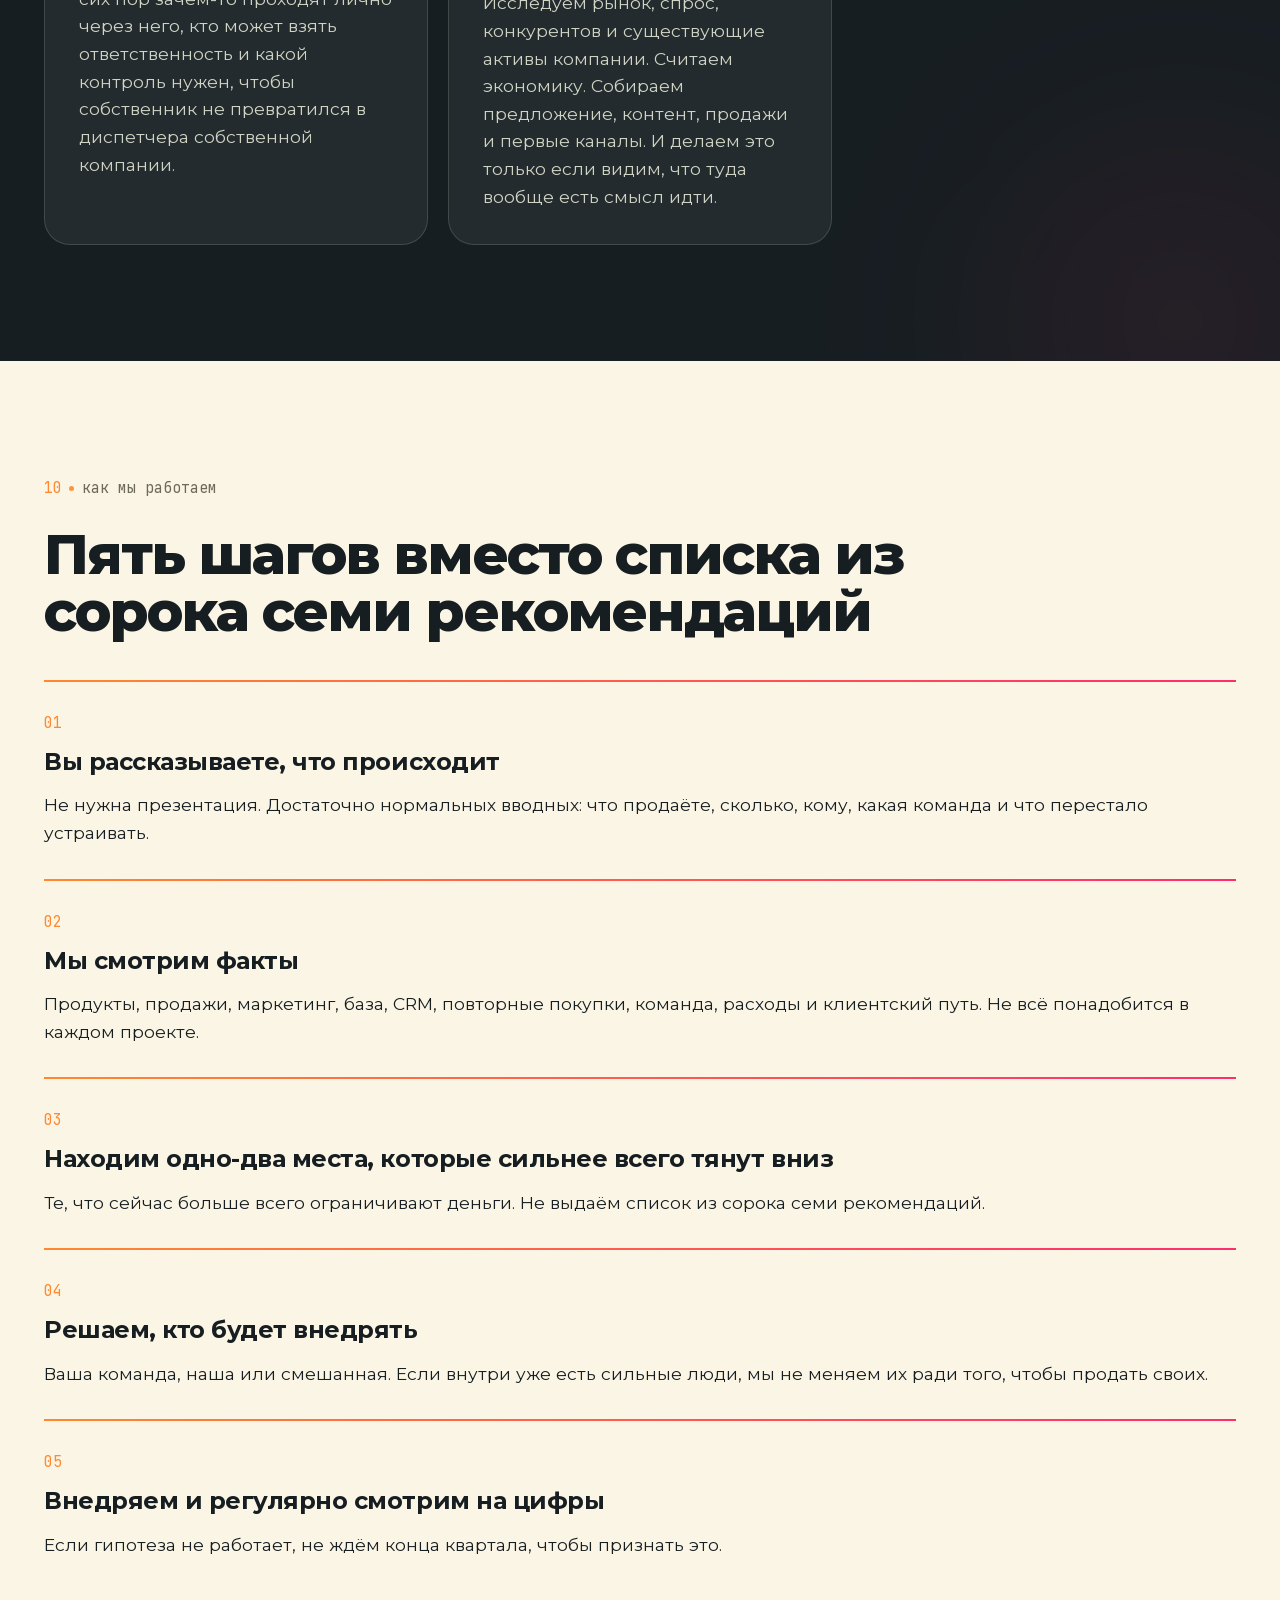
==== commit cf09cbd9: "Fix horizontal overflow at 100% zoom - Added overflow-x:hidden to html to prevent horizontal scroll " ====
--- a/index.html
+++ b/index.html
@@ -61,7 +61,7 @@
   --t:220ms cubic-bezier(.22,.61,.36,1);
 }
 *,*::before,*::after{box-sizing:border-box}
-html{scroll-behavior:smooth;-webkit-text-size-adjust:100%}
+html{scroll-behavior:smooth;-webkit-text-size-adjust:100%;overflow-x:hidden}
 body{
   margin:0;background:var(--canvas);color:var(--ink);
   font-family:Montserrat,system-ui,-apple-system,sans-serif;
@@ -129,7 +129,7 @@
   border-bottom:1px solid rgba(208,212,197,.14);
   transition:padding var(--t),background var(--t);
 }
-.hdr__bar{max-width:1640px;display:flex;align-items:center;justify-content:space-between;gap:24px;padding:16px 24px;transition:padding var(--t)}
+.hdr__bar{max-width:var(--wrap);display:flex;align-items:center;justify-content:space-between;gap:24px;padding:16px 24px;transition:padding var(--t)}
 .hdr.is-shrunk .hdr__bar{padding:10px 0}
 .logo{display:flex;align-items:center;gap:14px;min-width:0;flex:none}
 .logo__mark{width:38px;height:38px;flex:none;object-fit:contain}
@@ -138,7 +138,7 @@
 .logo__name b{font-weight:800;background:var(--grad);-webkit-background-clip:text;background-clip:text;color:transparent}
 .logo__tag{display:none;font-family:'JetBrains Mono',monospace;font-size:13px;line-height:1.35;color:var(--calm);margin-top:6px;letter-spacing:0;white-space:nowrap}
 
-.nav{display:flex;gap:20px;flex-wrap:nowrap;flex-shrink:0;justify-content:flex-end}
+.nav{display:flex;gap:16px;flex-wrap:nowrap;flex-shrink:1;justify-content:flex-end;overflow:hidden}
 .nav a{font-size:15px;font-weight:500;color:var(--mist);position:relative;padding:6px 0;transition:color var(--t)}
 .nav a::after{content:"";position:absolute;left:0;bottom:0;height:2px;width:0;background:var(--ember);transition:width var(--t)}
 .nav a:hover,.nav a:focus-visible{color:var(--canvas)}
@@ -154,7 +154,7 @@
   background:radial-gradient(circle,#FF8830 0%,rgba(255,45,111,.5) 45%,transparent 70%);top:-320px;right:-220px;animation:drift 18s ease-in-out infinite alternate}
 @keyframes drift{from{transform:translate3d(0,0,0) scale(1)}to{transform:translate3d(-60px,50px,0) scale(1.12)}}
 .hero__route{position:absolute;left:0;right:0;bottom:-2px;height:180px;width:100%;pointer-events:none;opacity:.5}
-.hero__inner{position:relative;z-index:2;display:grid;gap:clamp(30px,4vw,54px)}
+.hero__inner{position:relative;z-index:2;display:grid;gap:clamp(30px,4vw,54px);min-width:0}
 .hero h1 .accent{background:var(--grad);-webkit-background-clip:text;background-clip:text;color:transparent}
 .hero__sub{max-width:820px;color:var(--mist);font-size:clamp(17px,1.5vw,21px);line-height:1.55}
 .hero__sub+.hero__sub{margin-top:18px}
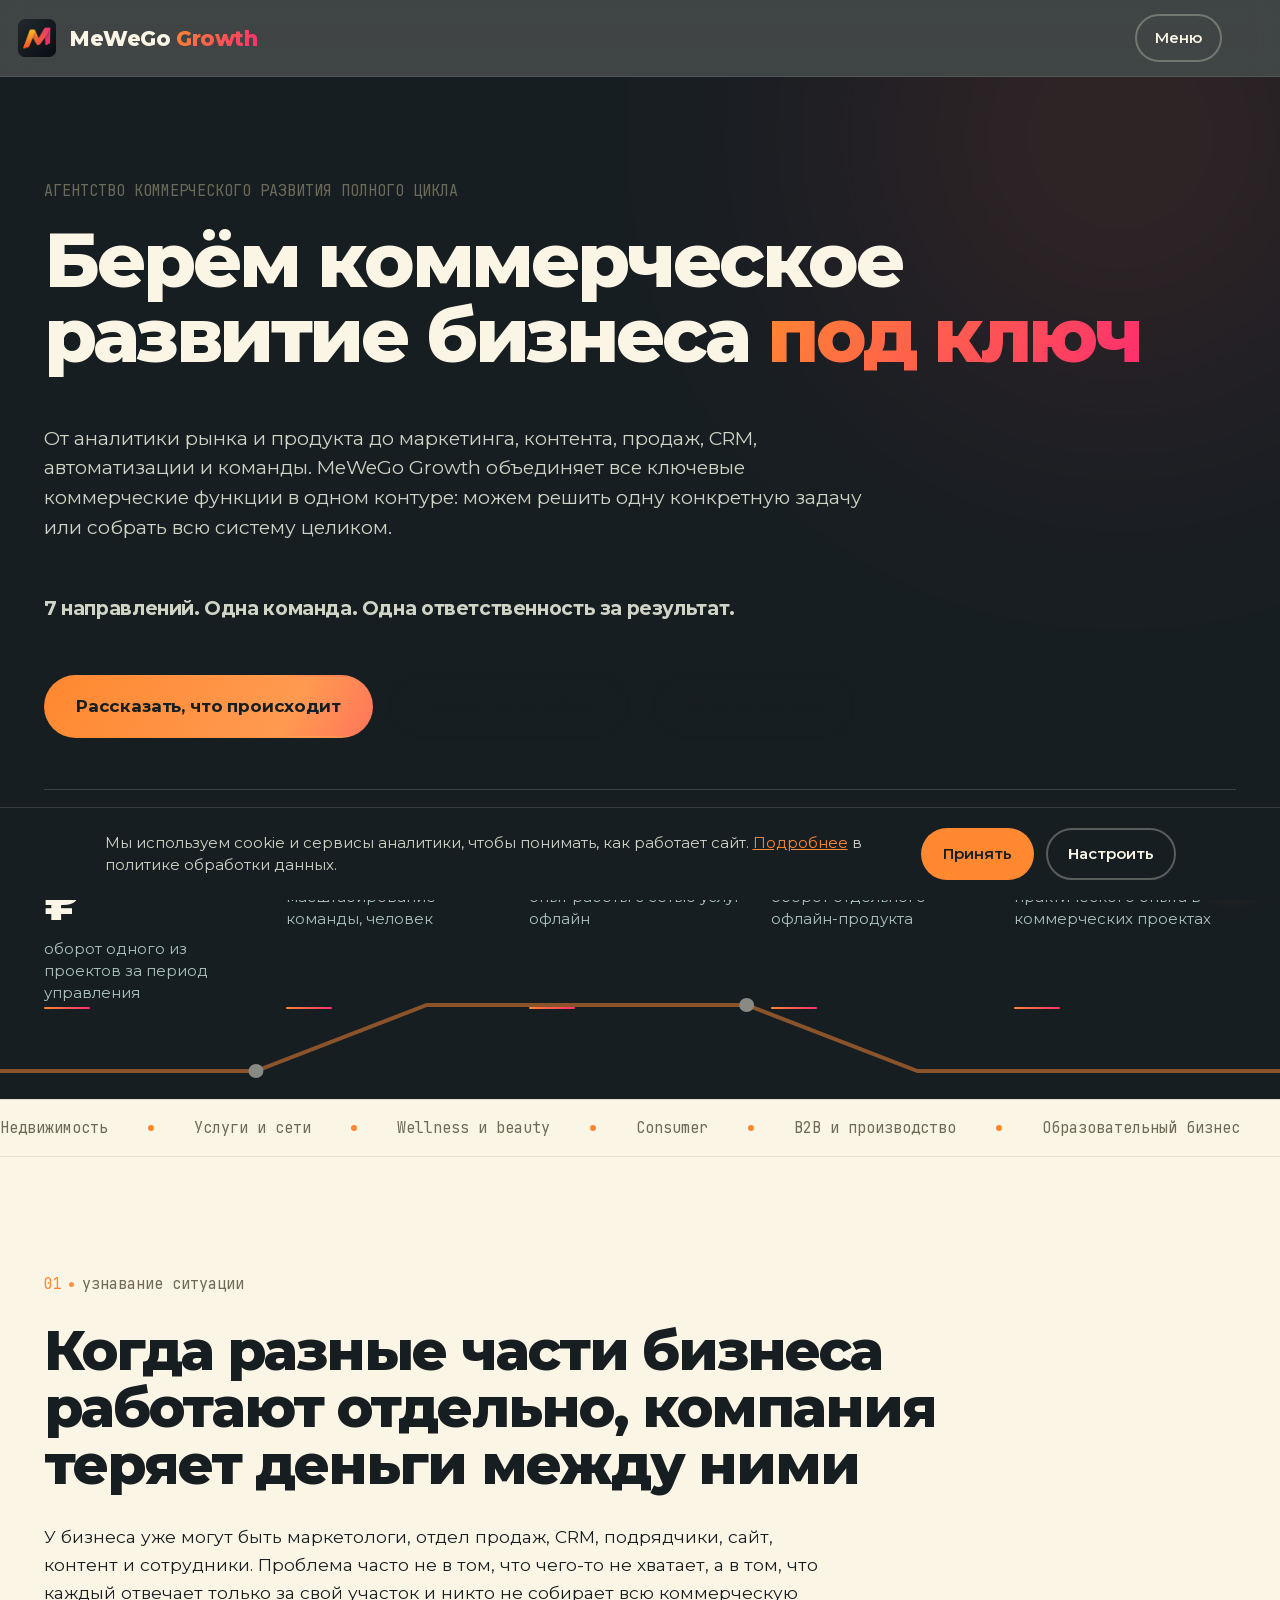
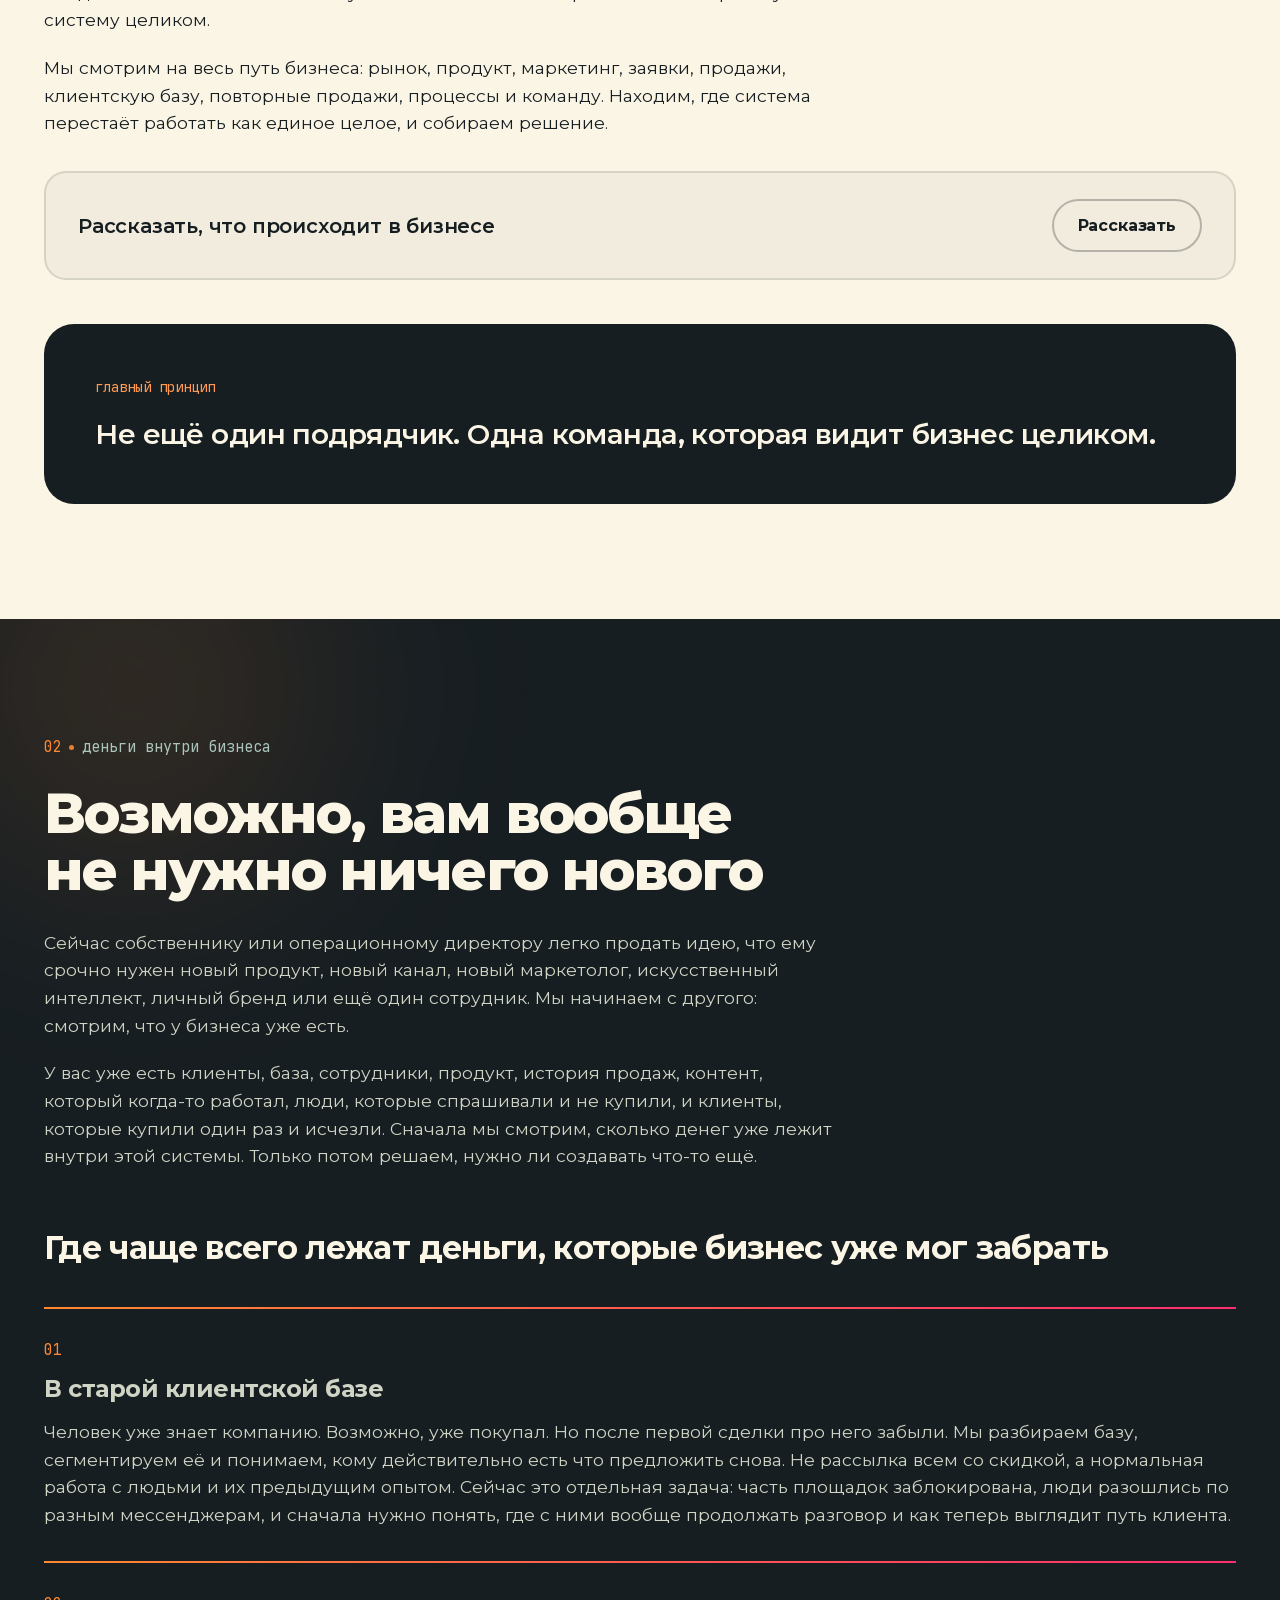
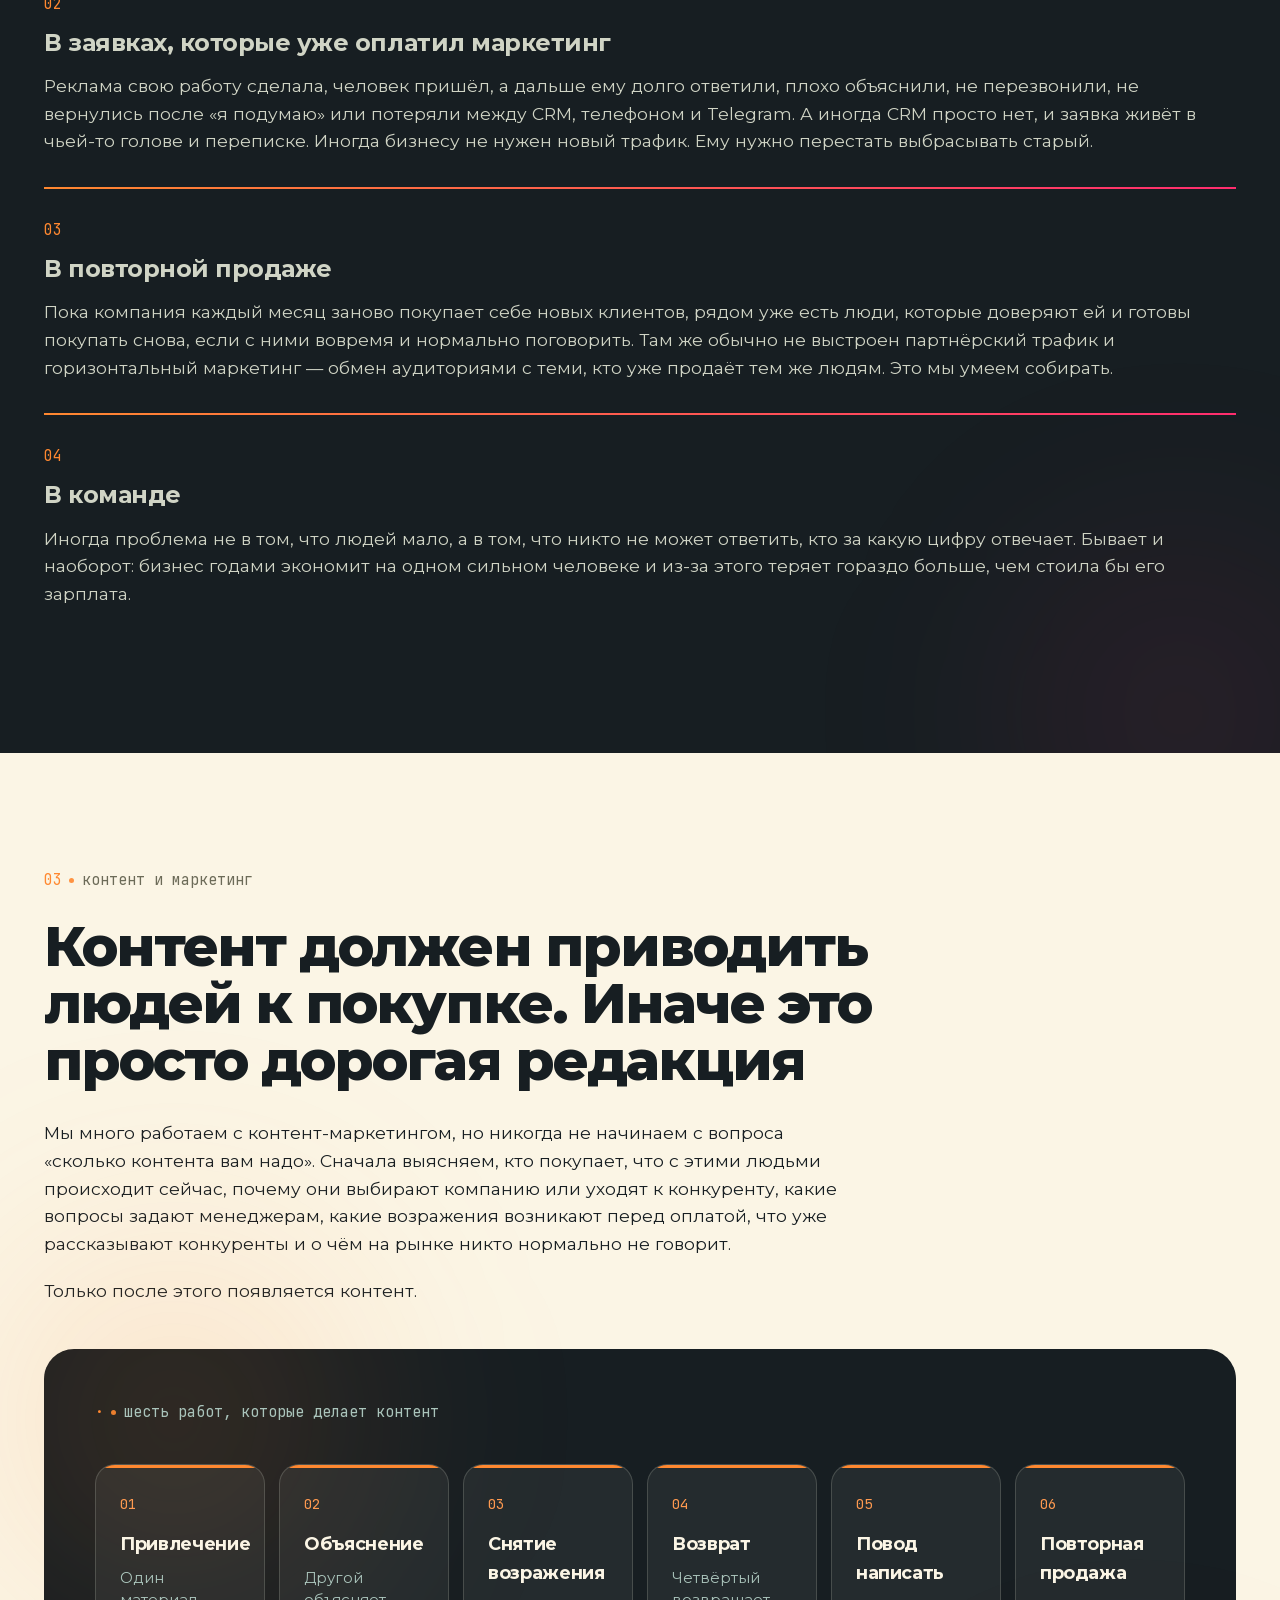
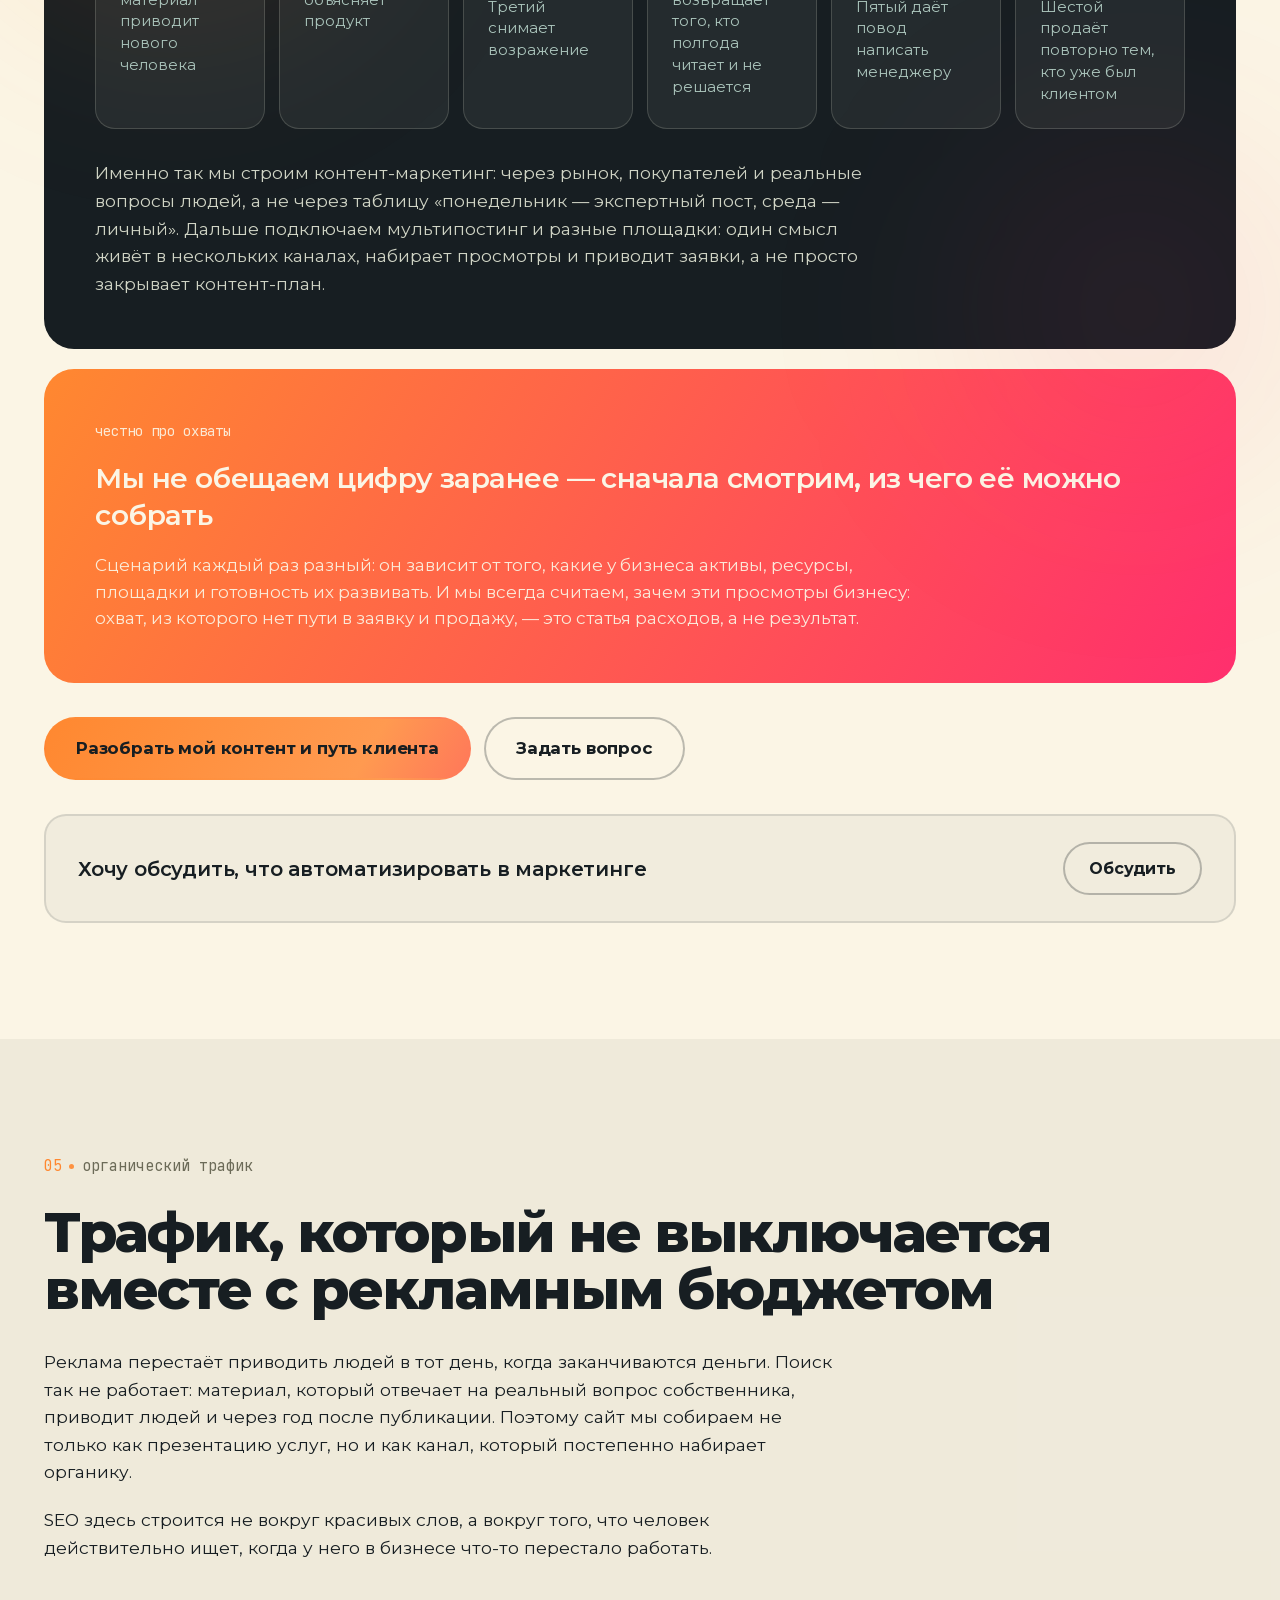
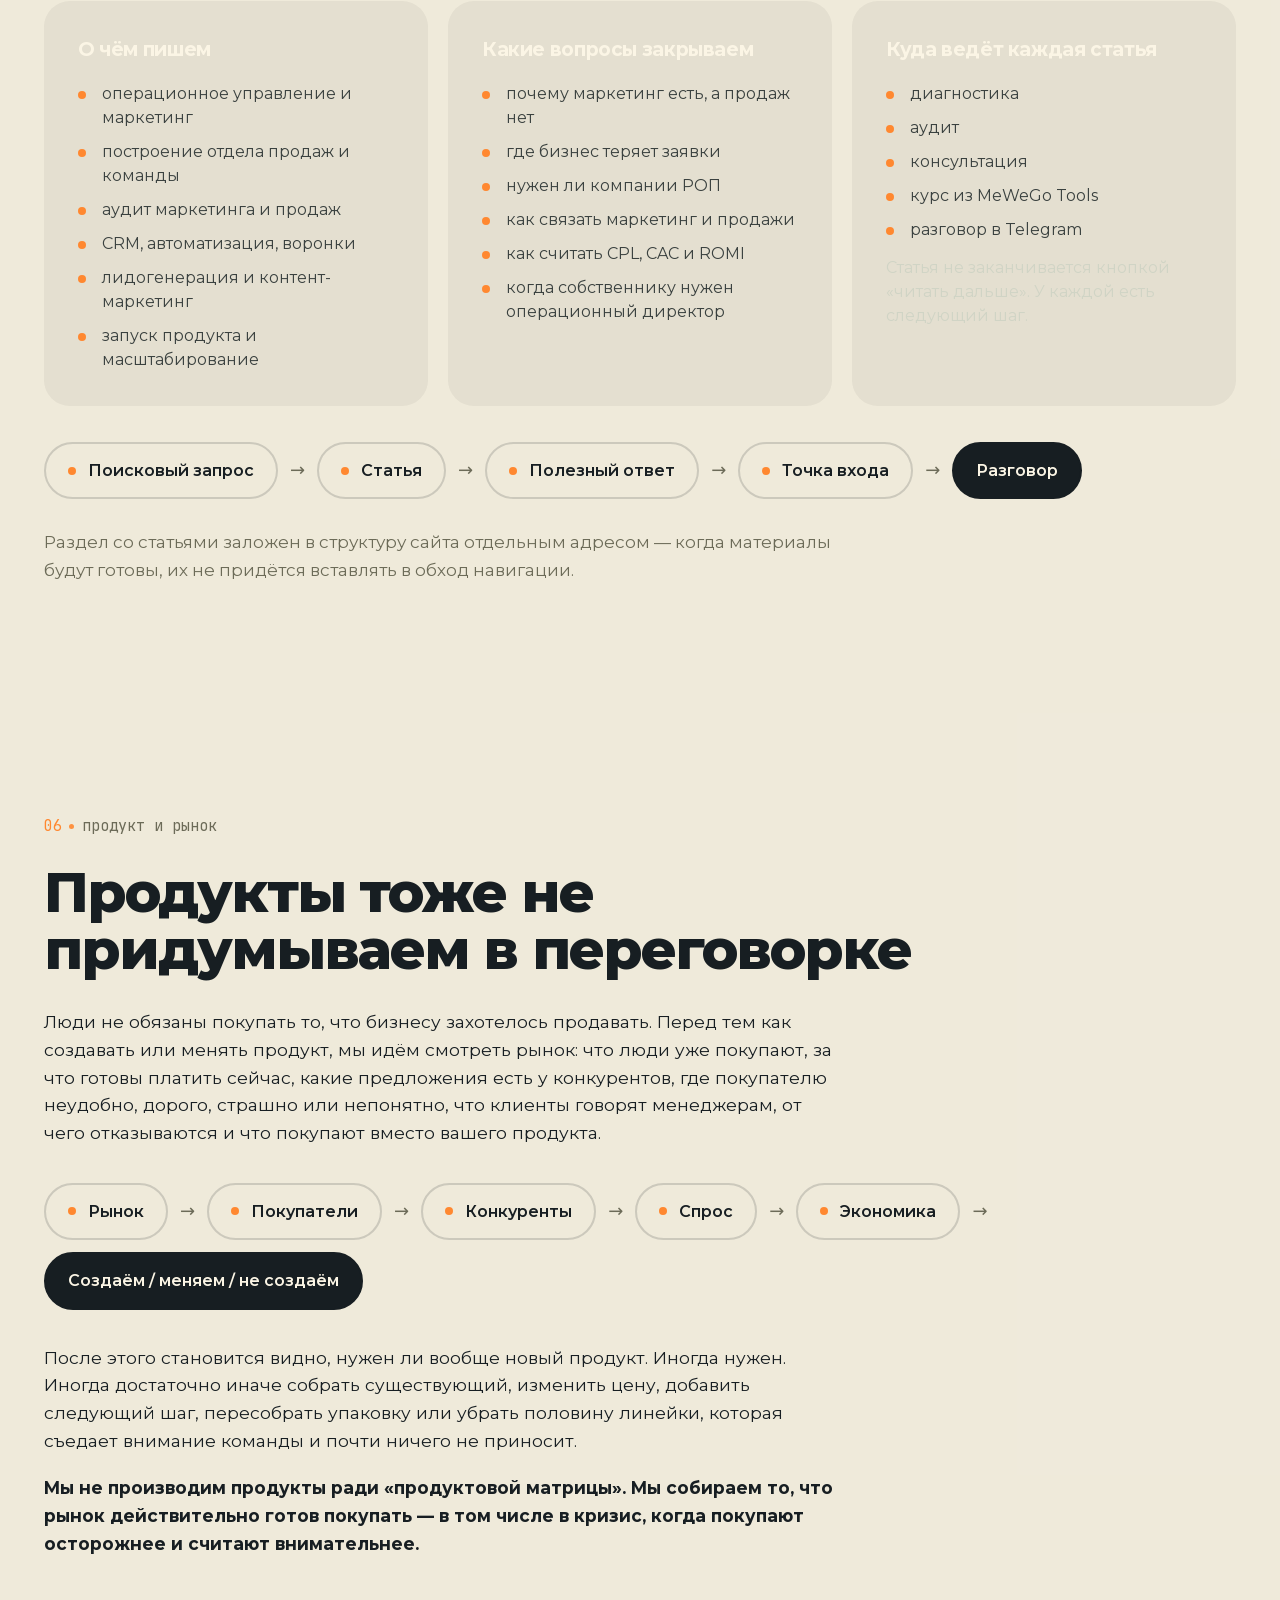
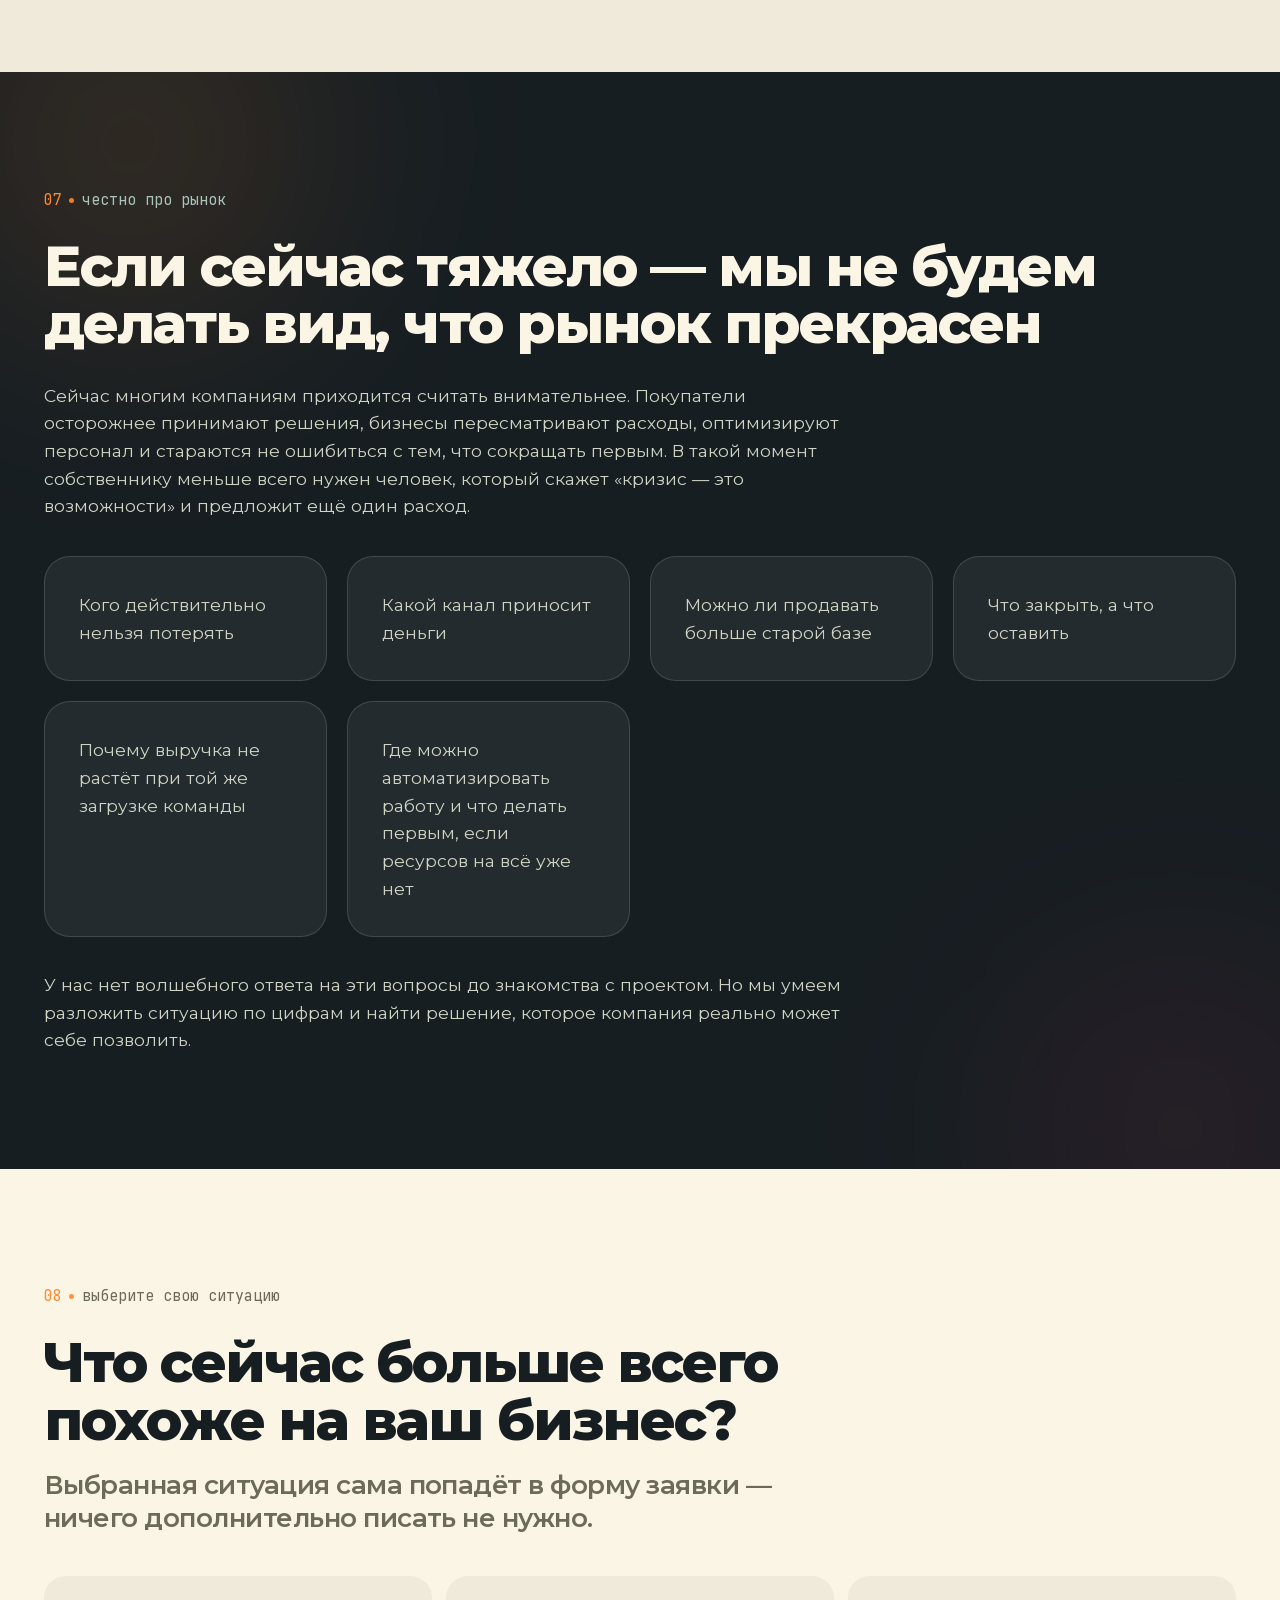
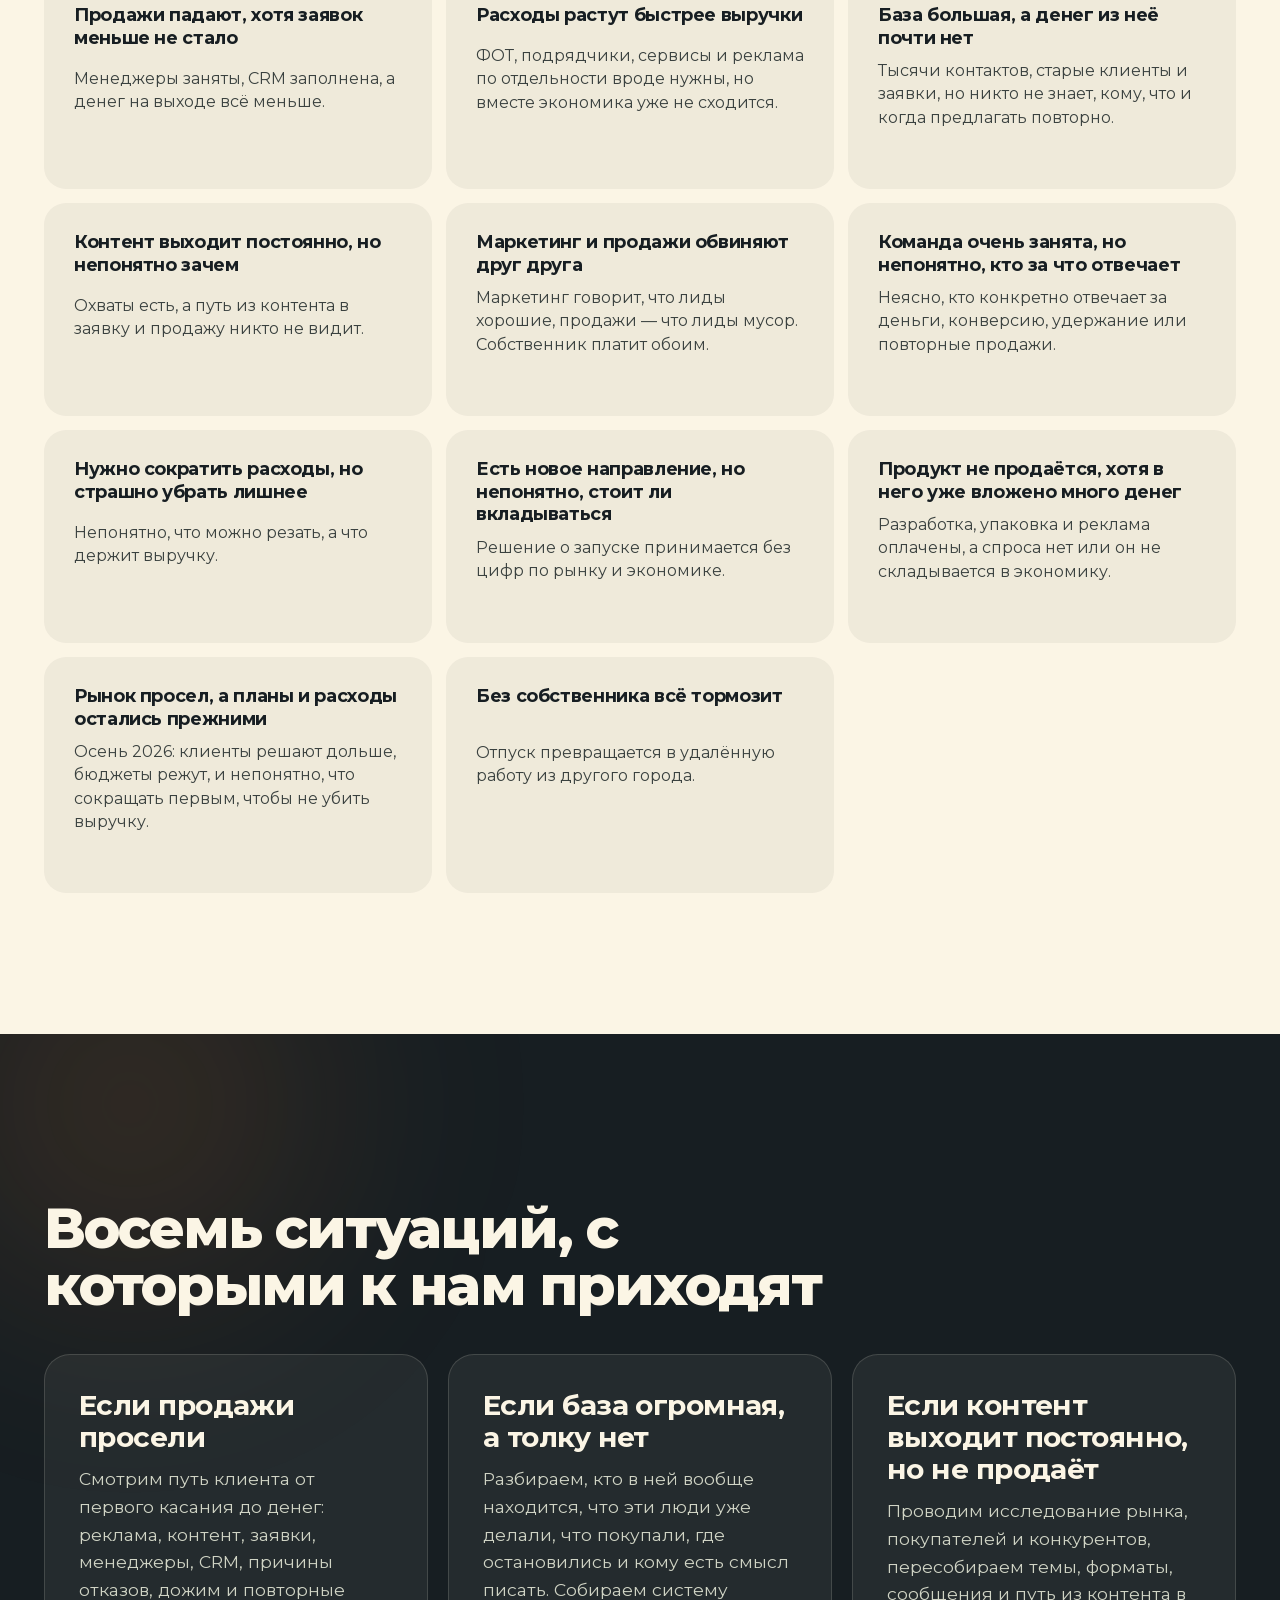
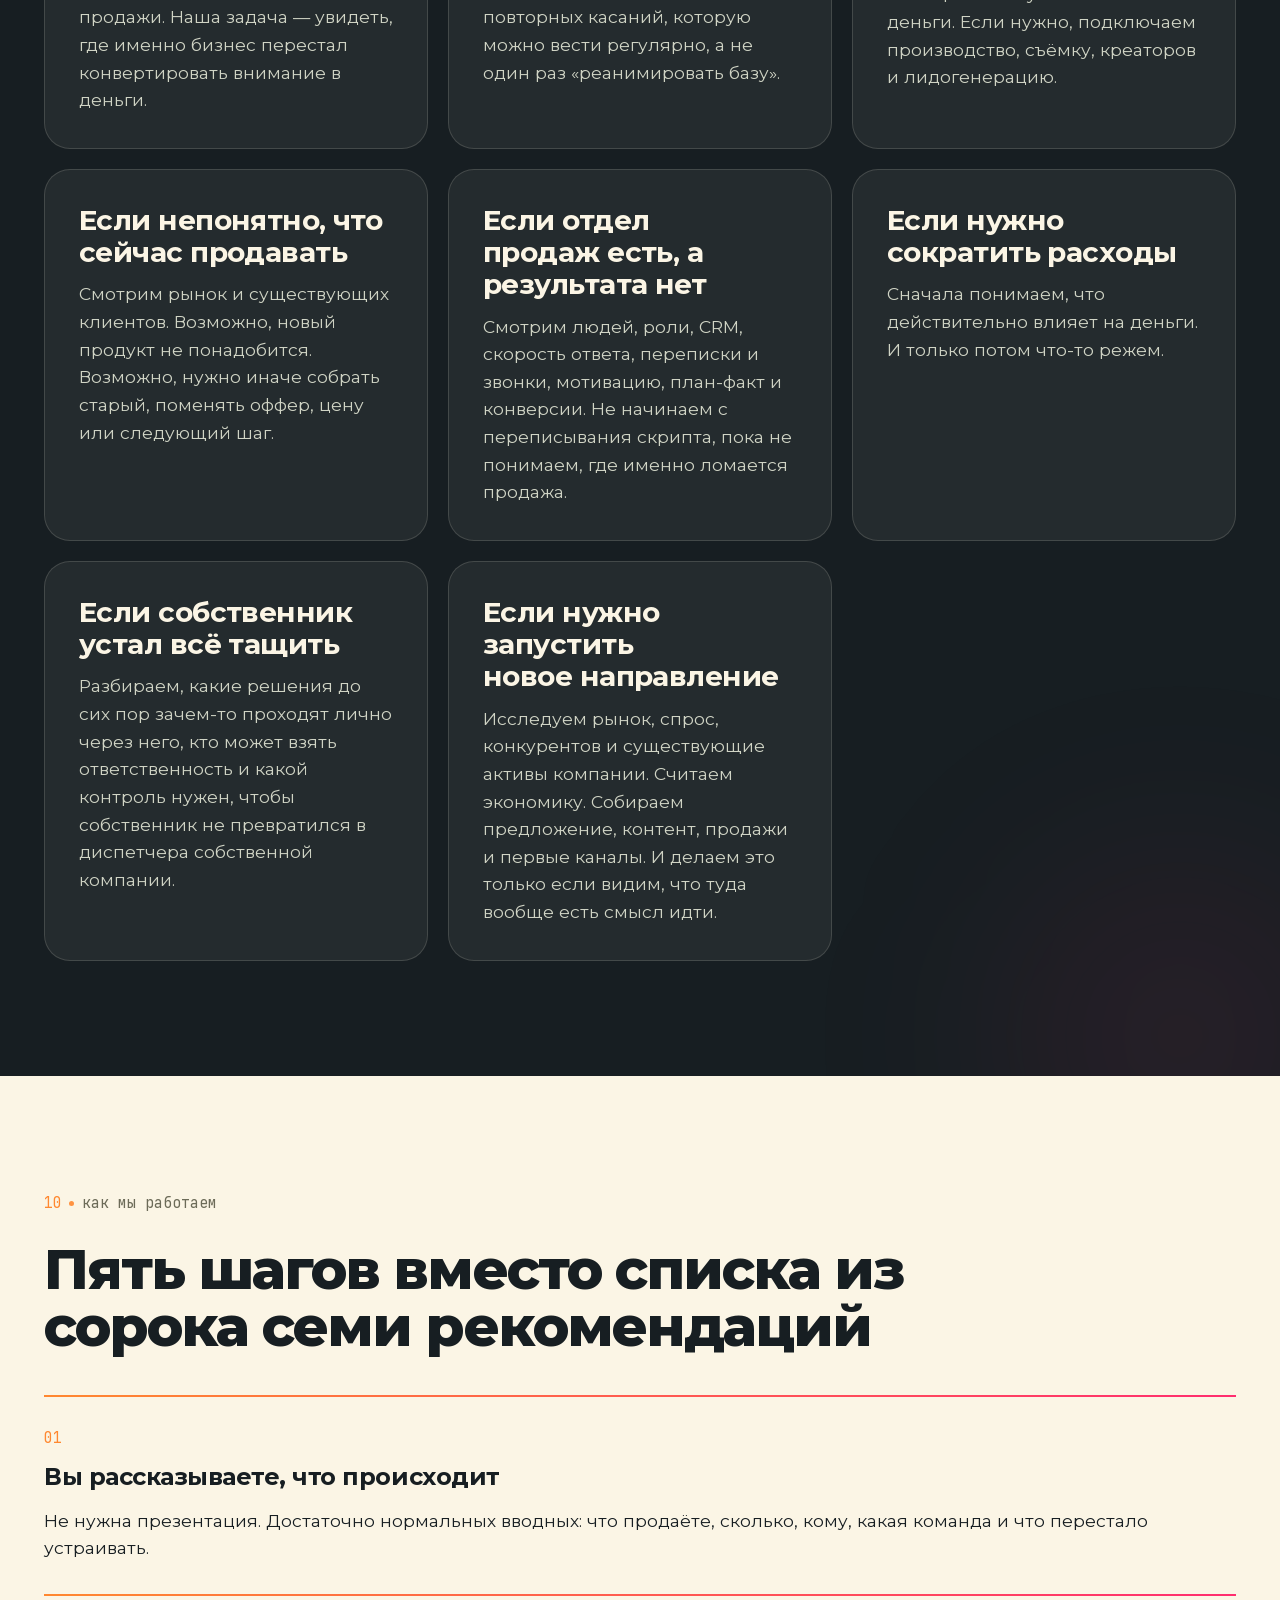
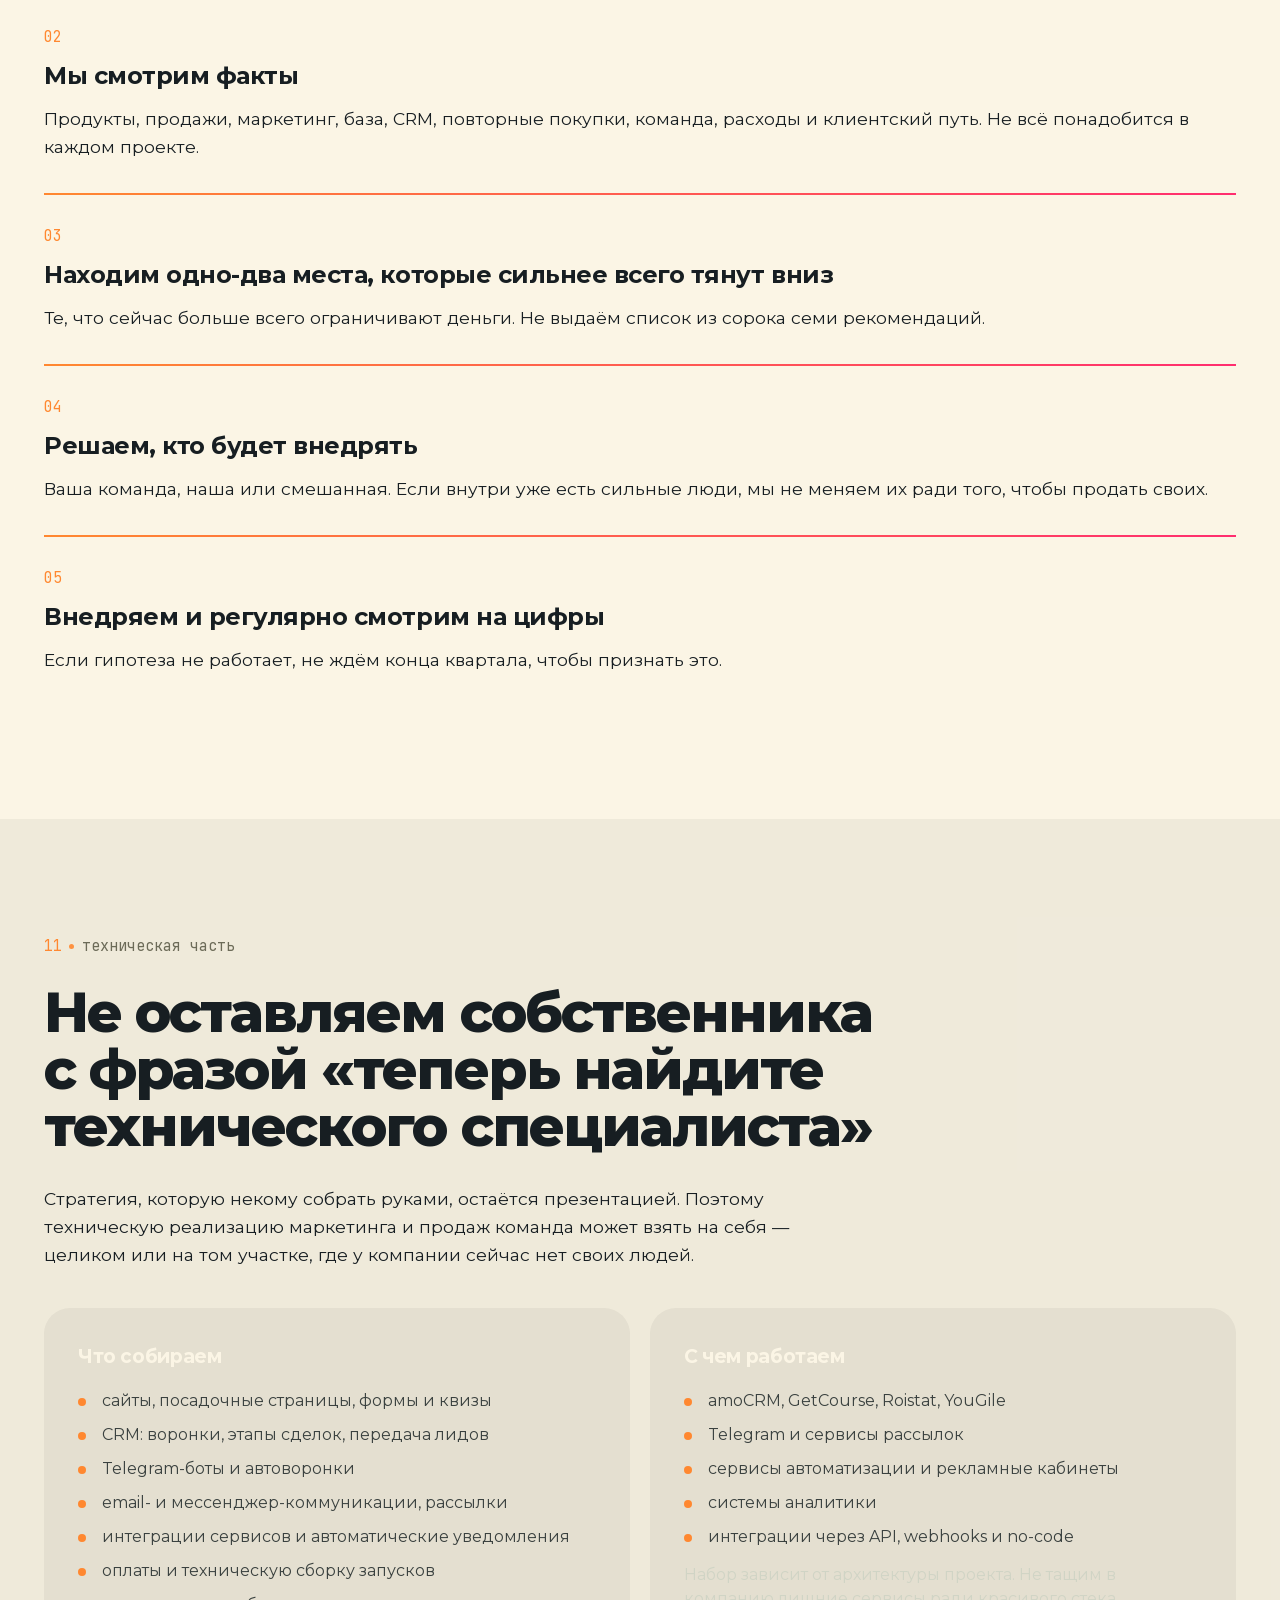
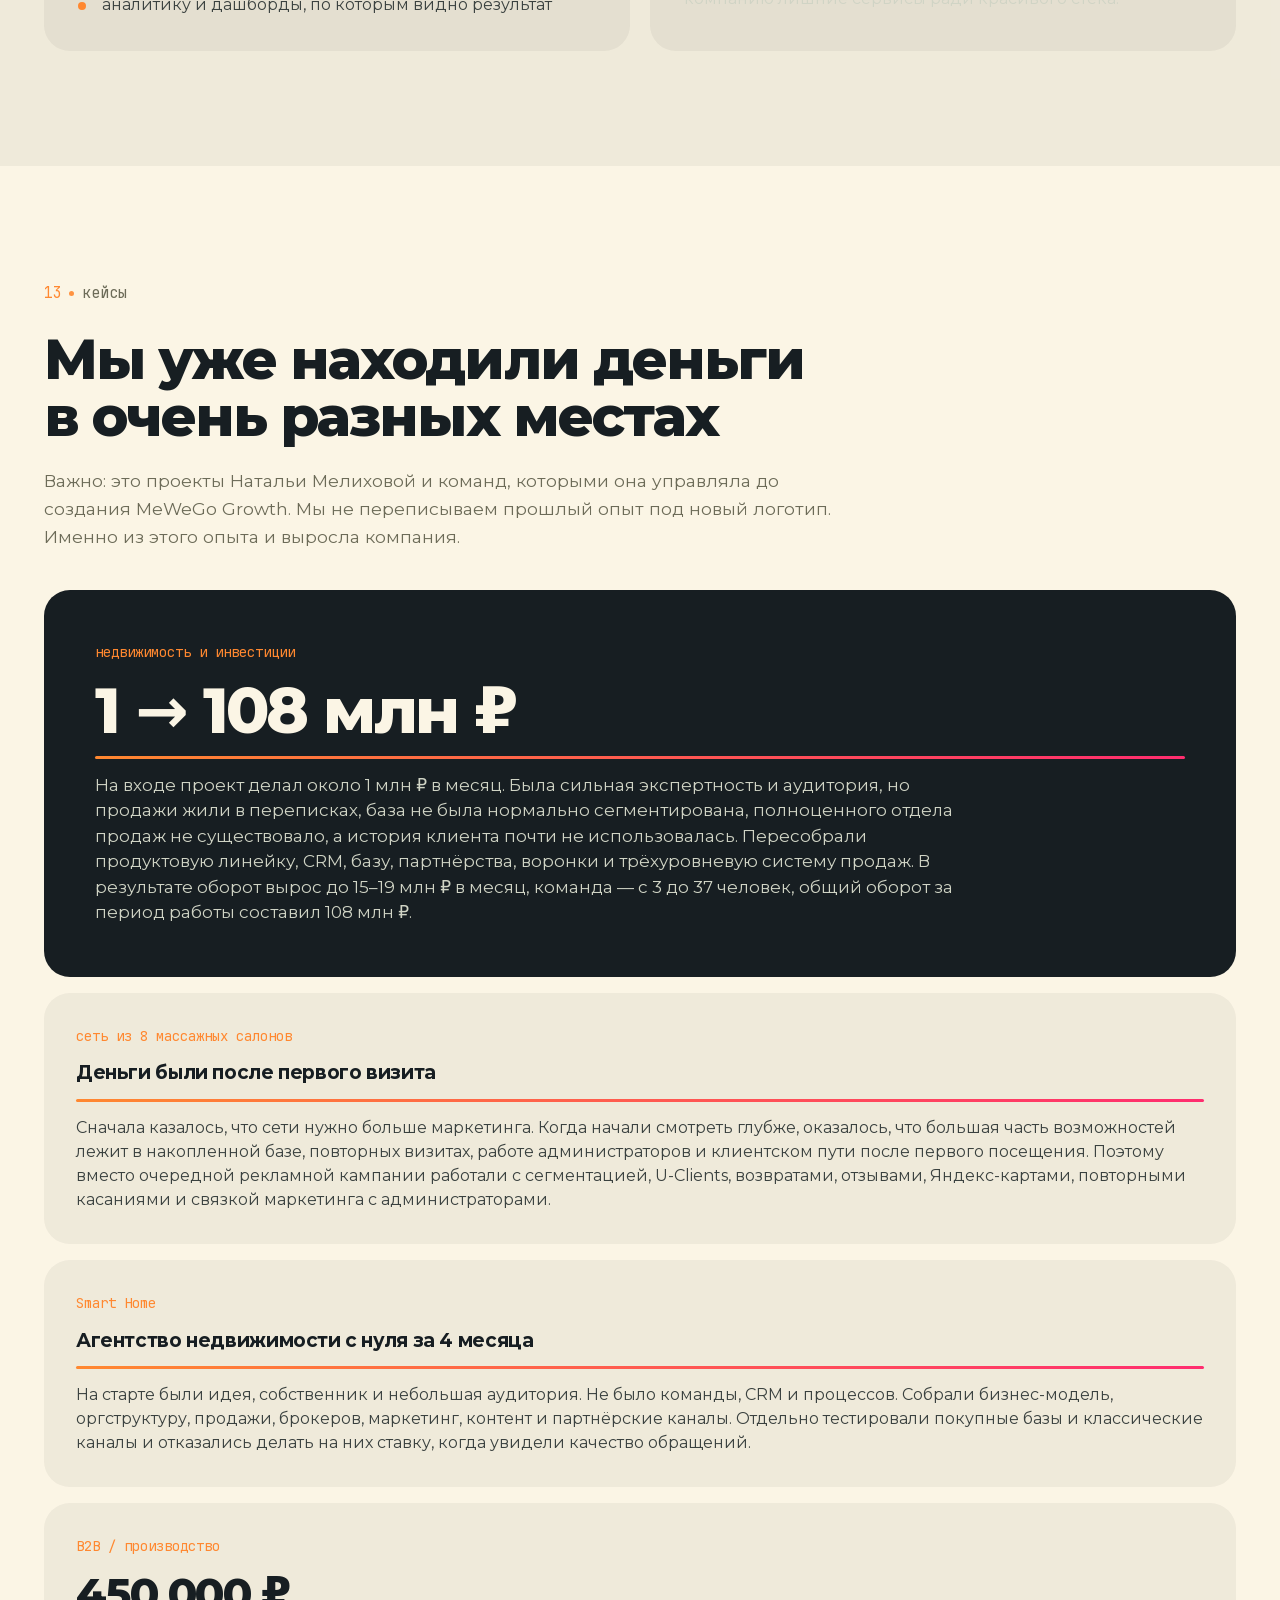
==== commit 438b13c4: "Remove traffic section with cards from website - Removed 'Как приводим клиентов' section (id='traffi" ====
--- a/index.html
+++ b/index.html
@@ -138,7 +138,7 @@
 .logo__name b{font-weight:800;background:var(--grad);-webkit-background-clip:text;background-clip:text;color:transparent}
 .logo__tag{display:none;font-family:'JetBrains Mono',monospace;font-size:13px;line-height:1.35;color:var(--calm);margin-top:6px;letter-spacing:0;white-space:nowrap}
 
-.nav{display:flex;gap:16px;flex-wrap:nowrap;flex-shrink:1;justify-content:flex-end;overflow:hidden}
+.nav{display:flex;gap:20px;flex-wrap:nowrap;flex-shrink:0;justify-content:flex-end}
 .nav a{font-size:15px;font-weight:500;color:var(--mist);position:relative;padding:6px 0;transition:color var(--t)}
 .nav a::after{content:"";position:absolute;left:0;bottom:0;height:2px;width:0;background:var(--ember);transition:width var(--t)}
 .nav a:hover,.nav a:focus-visible{color:var(--canvas)}
@@ -775,15 +775,12 @@
       <a href="#situation">Что происходит с бизнесом</a>
       <a href="#can">Что можем сделать</a>
       <a href="#content">Контент и маркетинг</a>
-      <a href="#traffic">Как приводим клиентов</a>
       <a href="#cases">Кейсы</a>
-      <a href="#articles">Статьи и кейсы</a>
       <a href="#tech">Техническая часть</a>
       <a href="#formats">Форматы работы</a>
       <a href="#faq">Вопросы</a>
     </nav>
     <button class="hdr__toggle" id="navToggle" aria-expanded="false" aria-controls="nav">Меню</button>
-    <a class="btn btn--primary" href="#form" data-ev="hero_primary_cta"><span>Рассказать, что происходит</span></a>
     <div class="progress" id="progress" aria-hidden="true"></div>
   </div>
 </header>
@@ -952,54 +949,6 @@
   </div>
 </section>
 
-<!-- ============ КАК ПРИВОДИМ КЛИЕНТОВ ============ -->
-<section class="sec sec--dark" id="traffic">
-  <div class="wrap">
-    <div class="eyebrow rv"><span class="num">04</span><span class="lbl">не один канал, а система привлечения</span></div>
-    <div class="rv"><h2>Приводим трафик и доводим его до продажи</h2></div>
-    <div class="prose body-lg rv" style="margin-top:30px">
-      <p>Мы не строим маркетинг вокруг одного рекламного кабинета. Под проект собирается система каналов, где платный трафик, контент, блогеры, посевы, CRM и отдел продаж работают как одна воронка, а не как шесть независимых подрядчиков, каждый из которых отчитывается своей цифрой.</p>
-    </div>
-    <div class="team rv-st">
-      <div class="team__item"><span class="mono" style="font-size:14px;color:var(--momentum)">01</span><p class="team__h">Холодный платный трафик</p><p class="team__d">Яндекс Директ, Avito, Telegram Ads. Не покупаем «лиды ради лидов»: считаем стоимость контакта, CPL, CAC, конверсии, стоимость продажи и итоговую экономику канала. Канал, который не сходится по деньгам, выключаем, а не защищаем.</p></div>
-      <div class="team__item"><span class="mono" style="font-size:14px;color:var(--momentum)">02</span><p class="team__h">Посевы и нативный трафик</p><p class="team__d">Telegram, MAX, тематические каналы и сообщества, партнёрские размещения. Площадки подбираем по аудитории и экономике, а не по количеству подписчиков — большой канал с чужой аудиторией стоит дорого и не приносит ничего.</p></div>
-      <div class="team__item"><span class="mono" style="font-size:14px;color:var(--momentum)">03</span><p class="team__h">Блогеры и коллаборации</p><p class="team__d">Интеграции с блогерами, экспертами, авторами каналов, лидерами мнений и партнёрскими проектами. По каждому размещению отдельно считаем всю цепочку: охват, переход, лид, продажа.</p></div>
-      <div class="team__item"><span class="mono" style="font-size:14px;color:var(--momentum)">04</span><p class="team__h">Контент-завод</p><p class="team__d">Контент — это не «постить каждый день». Стратегия, темы и смыслы, производство, упаковка, переиспользование, дистрибуция, аналитика. Из одной сильной темы команда собирает короткие видео, посты, экспертные материалы, Telegram и MAX, рекламные креативы, прогрев, рассылки и материалы для отдела продаж.</p></div>
-    </div>
-
-    <h3 class="rv newh">Что происходит после клика</h3>
-    <div class="prose body-lg rv" style="margin-top:14px">
-      <p>Трафик не заканчивается заявкой. Дальше работает система, и чаще всего деньги теряются именно здесь — между рекламным кабинетом и разговором с менеджером.</p>
-    </div>
-    <div class="scheme rv-st">
-      <div class="scheme__node"><span class="k">01</span><p class="v">Трафик</p><p class="d">Платные каналы, посевы, блогеры, контент</p></div>
-      <div class="scheme__node"><span class="k">02</span><p class="v">Посадочная</p><p class="d">Страница или квиз, который отвечает на запрос человека</p></div>
-      <div class="scheme__node"><span class="k">03</span><p class="v">Лид и база</p><p class="d">Контакт попадает в базу, а не теряется в переписке</p></div>
-      <div class="scheme__node"><span class="k">04</span><p class="v">CRM</p><p class="d">Этапы сделки, ответственные, сроки, история клиента</p></div>
-      <div class="scheme__node"><span class="k">05</span><p class="v">Прогрев</p><p class="d">Повторные касания для тех, кто пока не готов</p></div>
-      <div class="scheme__node"><span class="k">06</span><p class="v">Отдел продаж</p><p class="d">Скорость ответа, разбор возражений, дожим</p></div>
-      <div class="scheme__node"><span class="k">07</span><p class="v">Сделка</p><p class="d">Деньги, а не заявка в отчёте подрядчика</p></div>
-      <div class="scheme__node"><span class="k">08</span><p class="v">Повторная продажа</p><p class="d">LTV: клиент возвращается, а не покупается заново</p></div>
-    </div>
-
-    <div class="rv" style="margin-top:34px">
-      <div class="pull pull--grad">
-        <span class="pull__lbl">смысл блока</span>
-        <p class="pull__txt">Не просто приводим лиды. Строим путь от первого касания до денег.</p>
-        <div style="margin-top:8px"><a class="btn btn--ghost" href="#form" data-ev="traffic_cta_click">Разобрать мои каналы привлечения</a></div>
-      </div>
-    </div>
-
-    <div class="rv" style="margin-top:26px">
-      <div class="cta-inline">
-        <div class="cta-inline__text">Посмотреть, где теряются деньги в воронке</div>
-        <div class="cta-inline__btn">
-          <a class="btn btn--ghost btn--sm" href="#form"><span>Разобрать</span></a>
-        </div>
-      </div>
-    </div>
-  </div>
-</section>
 
 <!-- ============ SEO КАК КАНАЛ ============ -->
 <section class="sec" id="seo" style="background:rgba(23,30,34,.05)">
@@ -1245,17 +1194,6 @@
         <p class="team__d" style="margin-top:14px">Набор зависит от архитектуры проекта. Не тащим в компанию лишние сервисы ради красивого стека.</p>
       </div>
     </div>
-
-    <div class="prose body-lg rv" style="margin-top:34px">
-      <p><strong>Роль Натальи здесь — не руки, а архитектура.</strong> Определить, как всё должно быть устроено, поставить задачу, связать техническую часть с маркетингом и продажами, проверить бизнес-логику, проконтролировать сроки и результат. Реализацию выполняют профильные специалисты команды.</p>
-    </div>
-
-    <div class="rv" style="margin-top:34px">
-      <div class="pull">
-        <span class="pull__lbl">смысл блока</span>
-        <p class="pull__txt">Собственнику не нужно самому соединять маркетолога, CRM-щика, интегратора, трафик и продажи. Мы собираем систему целиком.</p>
-      </div>
-    </div>
   </div>
 </section>
 
@@ -1329,74 +1267,6 @@
         <div class="cta-inline__text">У меня похожая ситуация — хочу обсудить</div>
         <div class="cta-inline__btn">
           <a class="btn btn--ghost btn--sm" href="#form"><span>Обсудить</span></a>
-        </div>
-      </div>
-    </div>
-  </div>
-</section>
-
-<!-- ============ СТАТЬИ И КЕЙСЫ НА ГЛАВНОЙ ============ -->
-<section class="sec" id="articles">
-  <div class="wrap">
-    <div class="eyebrow rv"><span class="num">·</span><span class="lbl">полезное для бизнеса</span></div>
-    <div class="rv"><h2>Полезное для бизнеса</h2></div>
-    <p class="body-lg rv t-muted" style="margin-top:22px;max-width:820px">Не новости агентства и не «5 трендов маркетинга». Здесь разбираем реальные ситуации, с которыми сталкиваются собственники.</p>
-
-    <div class="grid grid--3 rv-st" style="margin-top:40px">
-      <article class="card">
-        <span class="mono" style="font-size:13px;color:var(--ember)">Статья</span>
-        <h3 style="font-size:clamp(18px,2.2vw,24px);margin-top:12px;font-weight:700;letter-spacing:-.02em">Почему есть лиды, но не растёт касса</h3>
-        <p class="body-lg" style="margin-top:12px;color:var(--on-light)">Разбираем, где именно теряются деньги между рекламным кабинетом и оплатой.</p>
-        <div style="margin-top:16px;display:flex;gap:12px;align-items:center;flex-wrap:wrap">
-          <span class="mono" style="font-size:13px;color:var(--stone)">5 мин чтения</span>
-          <span class="mono" style="font-size:13px;color:var(--stone)">15 сентября 2026</span>
-        </div>
-      </article>
-      <article class="card">
-        <span class="mono" style="font-size:13px;color:var(--ember)">Кейс</span>
-        <h3 style="font-size:clamp(18px,2.2vw,24px);margin-top:12px;font-weight:700;letter-spacing:-.02em">Как вернуть деньги из старой базы</h3>
-        <p class="body-lg" style="margin-top:12px;color:var(--on-light)">40 000 контактов. Сегментация, стратегия и первый результат за 3 недели.</p>
-        <div style="margin-top:16px;display:flex;gap:12px;align-items:center;flex-wrap:wrap">
-          <span class="mono" style="font-size:13px;color:var(--stone)">Массажные салоны</span>
-          <span class="mono" style="font-size:13px;color:var(--ember)">+47% повторных визитов</span>
-        </div>
-      </article>
-      <article class="card">
-        <span class="mono" style="font-size:13px;color:var(--ember)">Статья</span>
-        <h3 style="font-size:clamp(18px,2.2vw,24px);margin-top:12px;font-weight:700;letter-spacing:-.02em">Когда бизнесу действительно нужна CRM</h3>
-        <p class="body-lg" style="margin-top:12px;color:var(--on-light)">Не тогда, когда модно, а тогда, когда без неё вы теряете деньги.</p>
-        <div style="margin-top:16px;display:flex;gap:12px;align-items:center;flex-wrap:wrap">
-          <span class="mono" style="font-size:13px;color:var(--stone)">7 мин чтения</span>
-          <span class="mono" style="font-size:13px;color:var(--stone)">10 сентября 2026</span>
-        </div>
-      </article>
-    </div>
-
-    <div class="rv" style="margin-top:34px">
-      <a class="btn btn--ghost" href="#articles"><span>Все статьи и кейсы →</span></a>
-    </div>
-  </div>
-</section>
-
-<!-- ============ 12. ЧЕСТНЫЙ ПРОВАЛ ============ -->
-<section class="sec sec--dark" id="fail">
-  <div class="wrap">
-    <div class="eyebrow rv"><span class="num">14</span><span class="lbl">честно</span></div>
-    <div class="rv"><h2>А здесь получилось хуже, чем планировали</h2></div>
-    <div class="grid grid--2 rv" style="margin-top:36px;align-items:start">
-      <div class="prose body-lg">
-        <p>Планировали около 4 млн ₽. Получили около 2 млн ₽. Можно было бы не ставить этот кейс на сайт, но тогда получился бы очередной сайт, где у консультанта всё всегда растёт.</p>
-        <p>В этом проекте мы недооценили сезонность и спрос на дорогой fashion-продукт. Для нас важнее не скрыть плохую цифру, а достаточно быстро признать, что гипотеза не сработала, и не продолжать сжигать деньги только потому, что уже вложились.</p>
-      </div>
-      <div class="card" style="display:grid;gap:22px;align-content:center">
-        <div style="display:flex;align-items:baseline;gap:20px;flex-wrap:wrap">
-          <div><span class="mono" style="font-size:14px;color:var(--calm)">план</span><p class="case__n" style="color:var(--canvas)">4 млн ₽</p></div>
-          <span style="color:var(--stone);font-size:22px">→</span>
-          <div><span class="mono" style="font-size:14px;color:var(--momentum)">факт</span><p class="case__n" style="color:var(--momentum)">2 млн ₽</p></div>
-        </div>
-        <div class="pull" style="background:rgba(255,45,111,.12);border:1px solid rgba(255,45,111,.35);padding:26px">
-          <span class="pull__lbl" style="color:var(--pink)">вывод</span>
-          <p style="font-size:18px;line-height:1.45;color:var(--canvas)">Уметь остановиться — тоже управленческое решение. Мы не считаем ошибкой сам факт неудачной гипотезы. Ошибка — продолжать финансировать её после того, как цифры уже всё показали.</p>
         </div>
       </div>
     </div>
@@ -1502,16 +1372,7 @@
 <!-- ============ 16. MEWEGO TOOLS ============ -->
 <section class="sec" id="tools" style="padding-top:0">
   <div class="wrap">
-    <div class="rv" style="border-top:1px solid rgba(23,30,34,.14);padding-top:clamp(50px,7vw,90px)">
-      <div class="eyebrow"><span class="num">18</span><span class="lbl">MeWeGo Tools</span></div>
-      <h3 style="font-size:clamp(22px,3vw,36px);letter-spacing:-.03em">Для тех, кто пока не готов покупать большую работу</h3>
-      <p class="body-lg t-muted" style="margin-top:18px;max-width:760px">Маленькие продукты не ставим рядом с сопровождением за сотни тысяч. Выносим в отдельную экосистему MeWeGo Tools.</p>
-      <div class="tools rv-st">
-        <div class="tool" data-ev="tools_click"><span class="tool__p">2 500 ₽</span><p style="font-weight:700;font-size:19px">«Система РНП»</p><p style="font-size:16px;line-height:1.5;color:var(--on-light)">Четыре урока и рабочие таблицы: цель, данные, аналитика, система коррекции.</p></div>
-        <div class="tool" data-ev="tools_click"><span class="tool__p">2 500 ₽</span><p style="font-weight:700;font-size:19px">«Оргструктура под ключ»</p><p style="font-size:16px;line-height:1.5;color:var(--on-light)">Четыре урока: роли, найм, оптимизация команды, бюджет и мотивация.</p></div>
-        <div class="tool" data-ev="tools_click" style="border-color:var(--trail)"><span class="tool__p">4 000 ₽</span><p style="font-weight:700;font-size:19px">Оба продукта</p><p style="font-size:16px;line-height:1.5;color:var(--on-light)">Здесь позже можно добавлять шаблоны, записи, бизнес-разборы и практические инструменты.</p></div>
-      </div>
-    </div>
+
   </div>
 </section>
 
